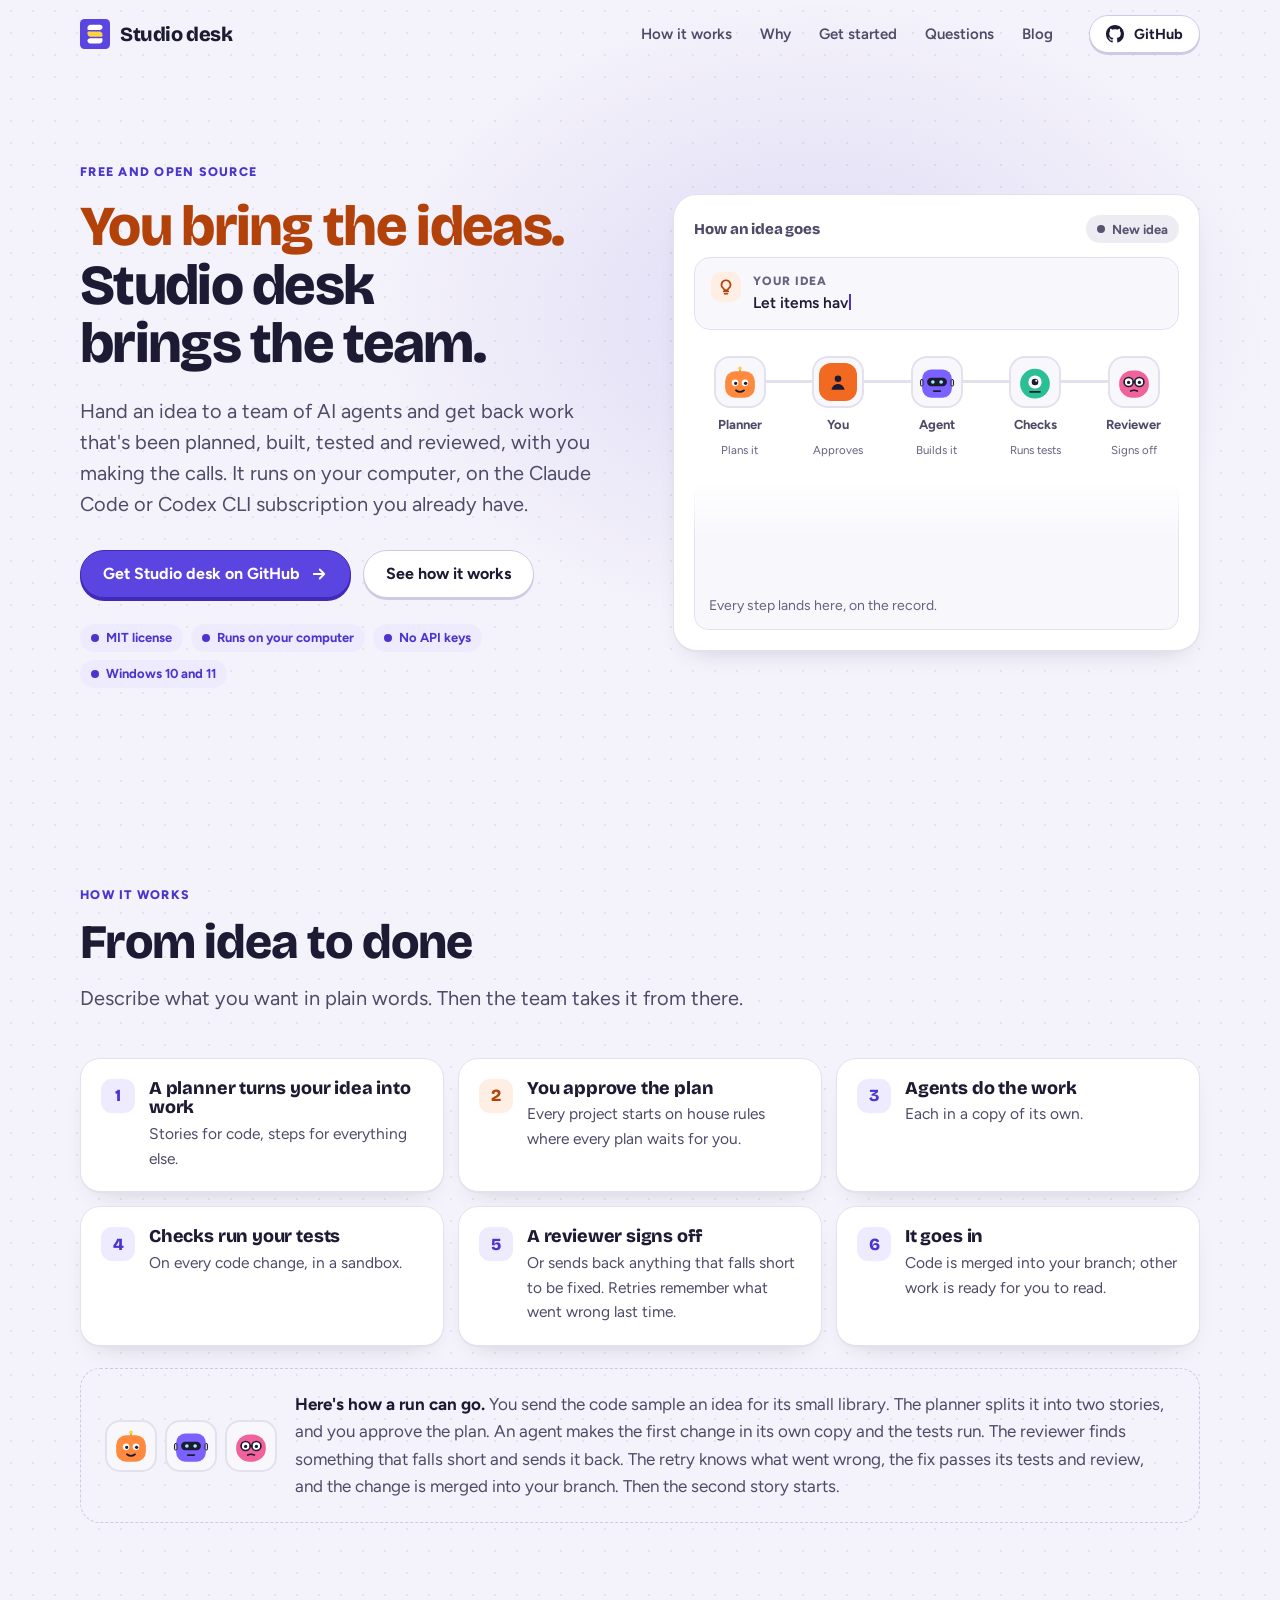
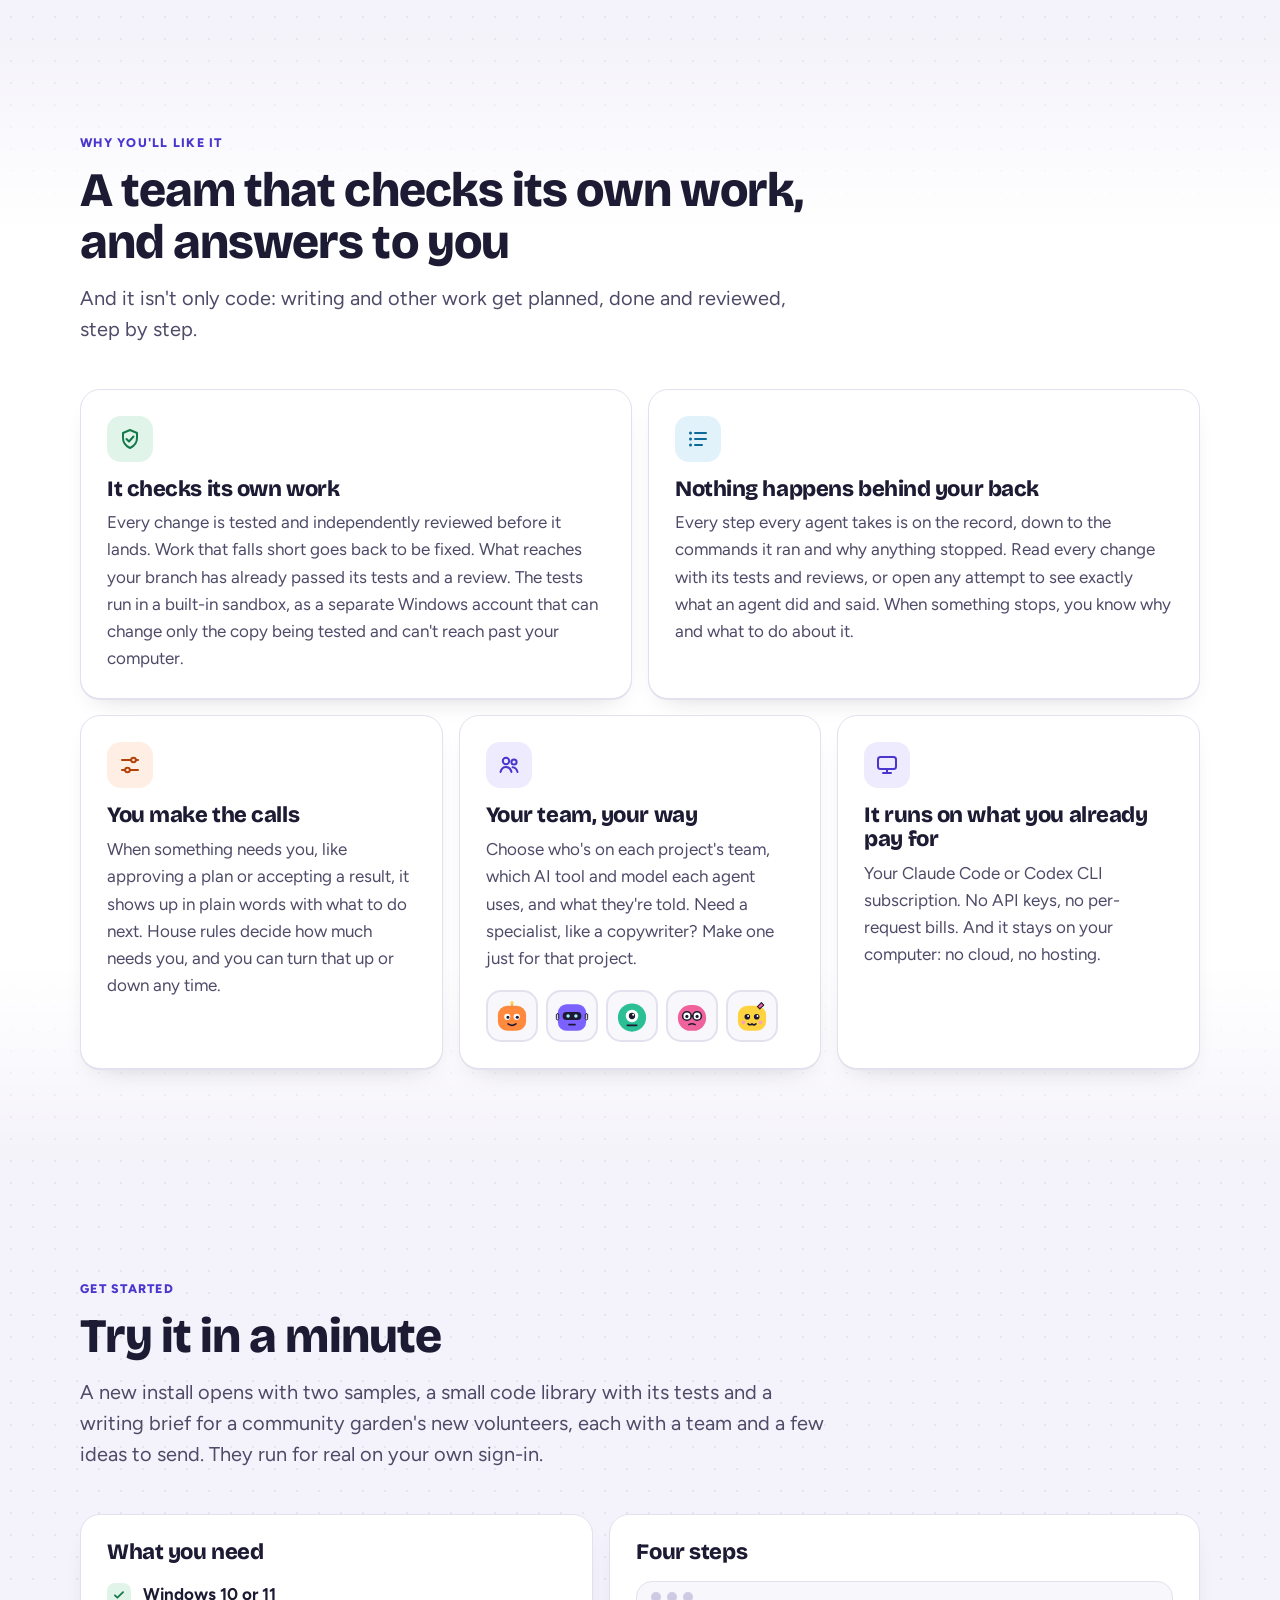
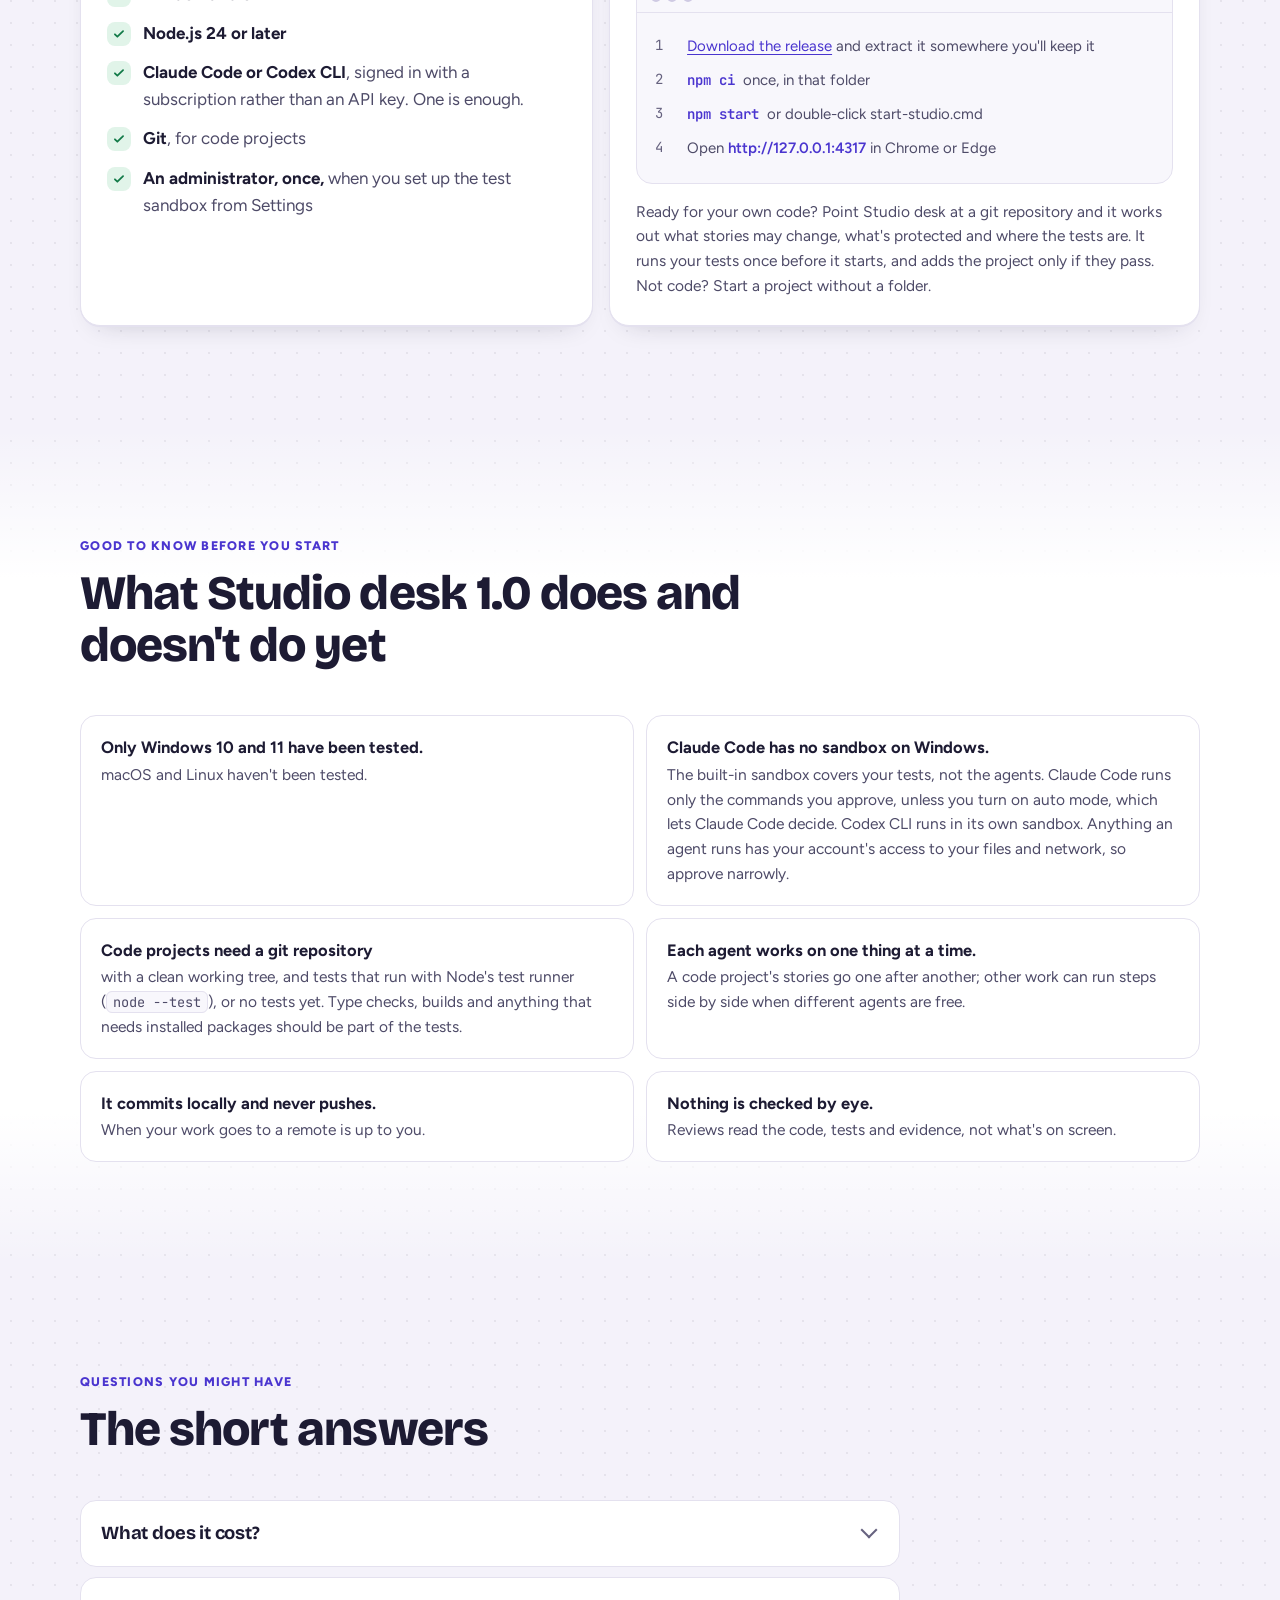
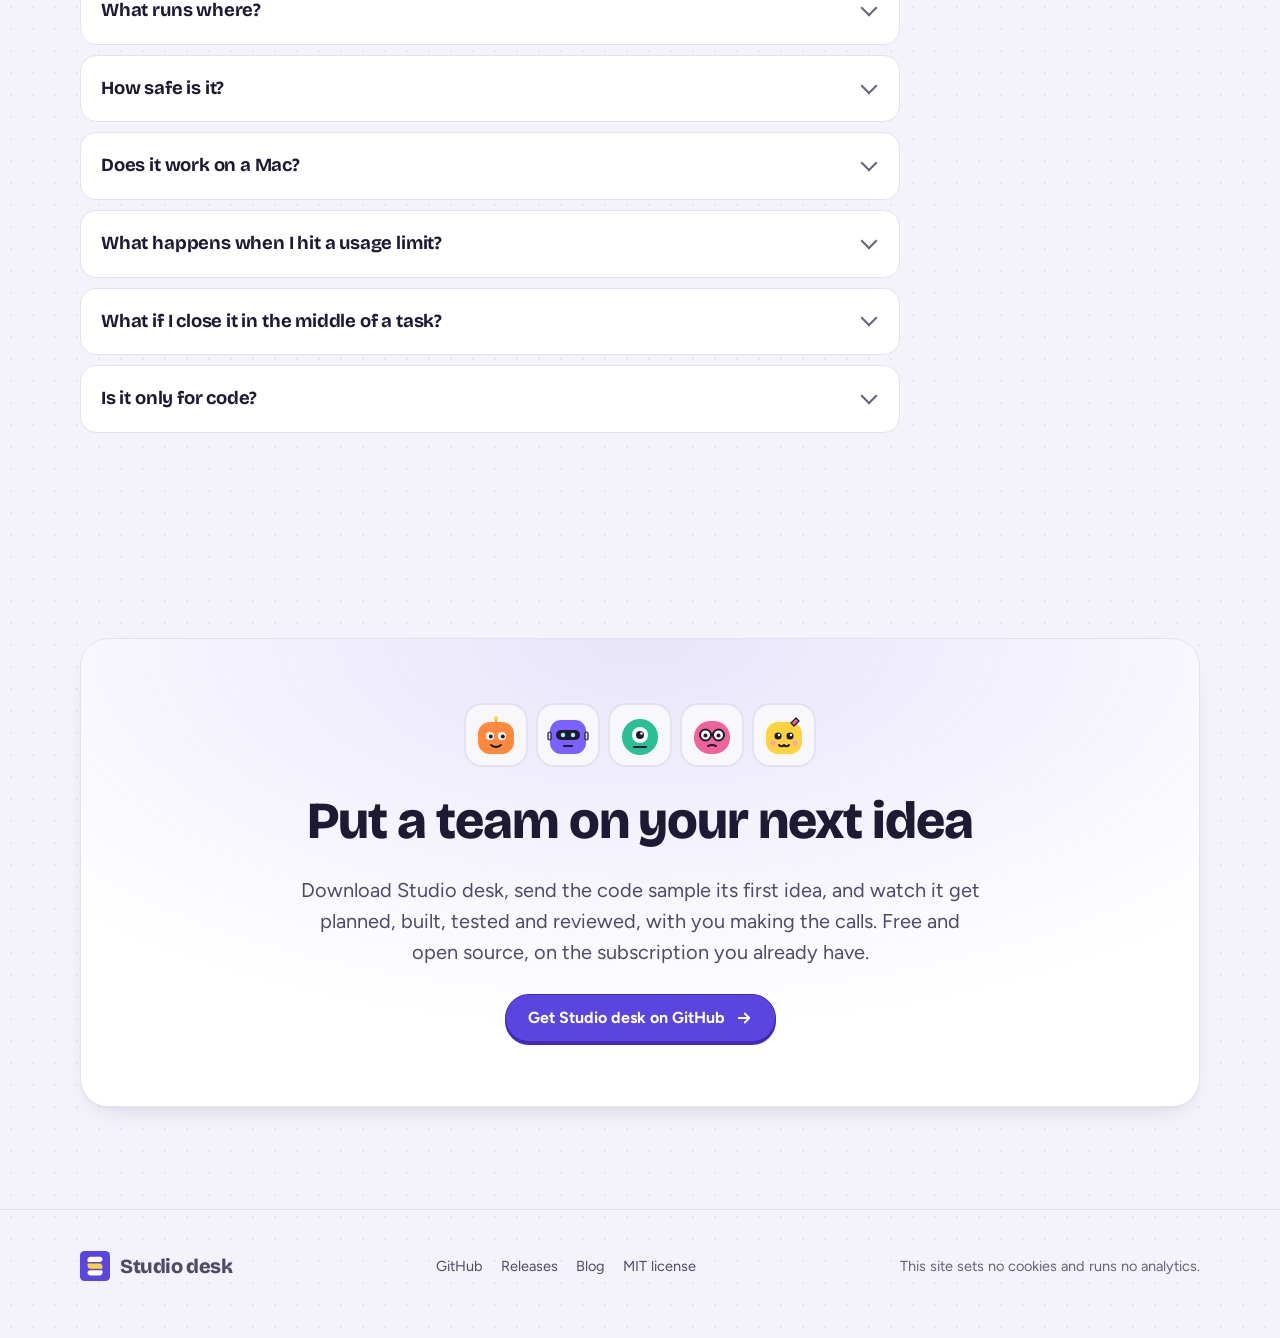
==== index.html @ 4adb3b10 "Studio desk's landing page and launch post, in the app's own look Co-Authored-By: Claude Opus 5.5 <n" ====
<!doctype html>
<html lang="en">
  <head>
    <meta charset="utf-8" />
    <meta name="viewport" content="width=device-width, initial-scale=1" />
    <title>Studio desk: a team of AI agents for your projects</title>
    <meta
      name="description"
      content="Hand an idea to a team of AI agents. Studio desk plans, builds, tests and reviews the work, with you making the calls. Runs on your computer through your Claude Code or Codex CLI subscription. Tested on Windows 10 and 11."
    />
    <meta name="theme-color" content="#12111c" media="(prefers-color-scheme: dark)" />
    <meta name="theme-color" content="#f4f2fa" media="(prefers-color-scheme: light)" />
    <link rel="canonical" href="https://studiodesk.github.io/" />
    <link rel="icon" type="image/svg+xml" href="assets/logo.svg" />
    <link rel="preload" href="assets/fonts/bricolage-grotesque-latin-opsz-normal.woff2" as="font" type="font/woff2" crossorigin />
    <link rel="preload" href="assets/fonts/figtree-latin-wght-normal.woff2" as="font" type="font/woff2" crossorigin />
    <link rel="stylesheet" href="assets/site.css" />
    <meta property="og:type" content="website" />
    <meta property="og:site_name" content="Studio desk" />
    <meta property="og:title" content="Studio desk: you bring the ideas, it brings the team" />
    <meta
      property="og:description"
      content="Hand an idea to a team of AI agents and get back work that's been planned, built, tested and reviewed, with you making the calls."
    />
    <meta property="og:url" content="https://studiodesk.github.io/" />
    <meta property="og:image" content="https://studiodesk.github.io/assets/social-preview.png" />
    <meta property="og:image:width" content="1280" />
    <meta property="og:image:height" content="640" />
    <meta property="og:image:alt" content="Your ideas. Studio desk brings the team." />
    <meta name="twitter:card" content="summary_large_image" />
    <script>
      document.documentElement.classList.add('js');
    </script>
    <script src="assets/site.js" defer></script>
  </head>
  <body>
    <a class="skip" href="#main">Skip to the content</a>

    <header class="nav">
      <div class="wrap nav__inner">
        <a class="brand" href="./"><img src="assets/logo.svg" alt="" width="30" height="30" />Studio desk</a>
        <nav class="nav__links" aria-label="Sections">
          <a class="nav__hide" href="#how">How it works</a>
          <a class="nav__hide" href="#why">Why</a>
          <a class="nav__hide" href="#start">Get started</a>
          <a href="#faq">Questions</a>
          <a href="blog/">Blog</a>
        </nav>
        <a class="btn btn--sm" href="https://github.com/studiodesk/studio-desk">
          <svg width="18" height="18" viewBox="0 0 16 16" aria-hidden="true" fill="currentColor"><path d="M8 0C3.58 0 0 3.58 0 8c0 3.54 2.29 6.53 5.47 7.59.4.07.55-.17.55-.38 0-.19-.01-.82-.01-1.49-2.01.37-2.53-.49-2.69-.94-.09-.23-.48-.94-.82-1.13-.28-.15-.68-.52-.01-.53.63-.01 1.08.58 1.23.82.72 1.21 1.87.87 2.33.66.07-.52.28-.87.51-1.07-1.78-.2-3.64-.89-3.64-3.95 0-.87.31-1.59.82-2.15-.08-.2-.36-1.02.08-2.12 0 0 .67-.21 2.2.82.64-.18 1.32-.27 2-.27.68 0 1.36.09 2 .27 1.53-1.04 2.2-.82 2.2-.82.44 1.1.16 1.92.08 2.12.51.56.82 1.27.82 2.15 0 3.07-1.87 3.75-3.65 3.95.29.25.54.73.54 1.48 0 1.07-.01 1.93-.01 2.2 0 .21.15.46.55.38A8.013 8.013 0 0016 8c0-4.42-3.58-8-8-8z"/></svg>
          GitHub
        </a>
      </div>
    </header>

    <main id="main">
      <section class="hero">
        <div class="wrap hero__grid">
          <div>
            <span class="eyebrow enter" style="--i: 0">Free and open source</span>
            <h1 class="enter" style="--i: 1; margin-top: 14px">
              <span class="line you">You bring the ideas.</span>
              <span class="line">Studio desk brings the team.</span>
            </h1>
            <p class="lead enter" style="--i: 2">
              Hand an idea to a team of AI agents and get back work that's been planned, built, tested and reviewed, with
              you making the calls. It runs on your computer, on the Claude Code or Codex CLI subscription you already
              have.
            </p>
            <div class="hero__actions enter" style="--i: 3">
              <a class="btn btn--primary" href="https://github.com/studiodesk/studio-desk">
                Get Studio desk on GitHub
                <svg width="18" height="18" viewBox="0 0 24 24" fill="none" stroke="currentColor" stroke-width="2.4" stroke-linecap="round" stroke-linejoin="round" aria-hidden="true"><path d="M5 12h14M13 6l6 6-6 6" /></svg>
              </a>
              <a class="btn" href="#how">See how it works</a>
            </div>
            <div class="hero__facts enter" style="--i: 4">
              <span class="chip chip--brand"><span class="chip__dot"></span>MIT license</span>
              <span class="chip chip--brand"><span class="chip__dot"></span>Runs on your computer</span>
              <span class="chip chip--brand"><span class="chip__dot"></span>No API keys</span>
              <span class="chip chip--brand"><span class="chip__dot"></span>Windows 10 and 11</span>
            </div>
          </div>

          <div class="enter" style="--i: 3">
            <p class="sr">
              An illustration of one idea going through the team: the planner plans it, you approve the plan, an agent
              builds it, the checks run its tests, and the reviewer sends it back once before it's merged.
            </p>
            <div class="flow card" data-flow aria-hidden="true">
              <div class="flow__top">
                <span class="flow__title">How an idea goes</span>
                <span class="chip chip--ok" data-status><span class="chip__dot"></span><span data-label>Merged</span></span>
              </div>
              <div class="flow__idea">
                <span class="flow__bulb">
                  <svg width="18" height="18" viewBox="0 0 24 24" fill="none" stroke="currentColor" stroke-width="2.2" stroke-linecap="round" stroke-linejoin="round"><path d="M9 18h6M10 21h4M12 3a6 6 0 0 0-3.5 10.9c.6.5 1 1.2 1 2.1h5c0-.9.4-1.6 1-2.1A6 6 0 0 0 12 3z" /></svg>
                </span>
                <span>
                  <span class="flow__idea-label">Your idea</span>
                  <span class="flow__idea-text"><span data-idea="Let items have a due date, and list overdue items first.">Let items have a due date, and list overdue items first.</span><span class="flow__caret" hidden></span></span>
                </span>
              </div>
              <div class="flow__track">
                <div class="flow__rail"><span class="flow__rail-fill" style="width: 100%"></span></div>
                <div class="station" data-role="planner" data-state="done" data-idle="Plans it">
                  <span class="station__tile"><span class="face" data-face="planner" data-size="38" data-done><svg class="sd-avatar face-open" data-state="idle" width="38" height="38" viewBox="-2 -4 44 46" aria-hidden="true" style="--delay:-2.434s;--tempo:1.06"><g class="sd-avatar__whole"><path d="M14 6h12a12 12 0 0 1 12 12v8a12 12 0 0 1 -12 12h-12a12 12 0 0 1 -12 -12v-8a12 12 0 0 1 12 -12z" fill="#FF8A3D" stroke="none" stroke-width="0" stroke-linecap="round" stroke-linejoin="round"/><g transform="translate(0 0)"><g class="sd-avatar__top"><path d="M20 7V2" fill="none" stroke="#FF8A3D" stroke-width="2.2" stroke-linecap="round" stroke-linejoin="round"/><path d="M17.8 2.5a2.2 2.2 0 1 0 4.4 0a2.2 2.2 0 1 0 -4.4 0z" fill="#FFD23F" stroke="none" stroke-width="0" stroke-linecap="round" stroke-linejoin="round"/></g></g><g class="sd-avatar__eyes"><path d="M10 20a4 4 0 1 0 8 0a4 4 0 1 0 -8 0z" fill="#FFFFFF" stroke="none" stroke-width="0" stroke-linecap="round" stroke-linejoin="round"/><path d="M22 20a4 4 0 1 0 8 0a4 4 0 1 0 -8 0z" fill="#FFFFFF" stroke="none" stroke-width="0" stroke-linecap="round" stroke-linejoin="round"/><g class="sd-avatar__pupils"><path d="M12.8 20.6a2 2 0 1 0 4 0a2 2 0 1 0 -4 0z" fill="#1D1B33" stroke="none" stroke-width="0" stroke-linecap="round" stroke-linejoin="round"/><path d="M24.8 20.6a2 2 0 1 0 4 0a2 2 0 1 0 -4 0z" fill="#1D1B33" stroke="none" stroke-width="0" stroke-linecap="round" stroke-linejoin="round"/></g></g><g class="sd-avatar__mouth"><path d="M15 29q5 4 10 0" fill="none" stroke="#1D1B33" stroke-width="2" stroke-linecap="round" stroke-linejoin="round"/></g></g></svg><svg class="sd-avatar face-happy" data-state="done" width="38" height="38" viewBox="-2 -4 44 46" aria-hidden="true" style="--delay:-2.434s;--tempo:1.06"><g class="sd-avatar__whole"><path d="M14 6h12a12 12 0 0 1 12 12v8a12 12 0 0 1 -12 12h-12a12 12 0 0 1 -12 -12v-8a12 12 0 0 1 12 -12z" fill="#FF8A3D" stroke="none" stroke-width="0" stroke-linecap="round" stroke-linejoin="round"/><g transform="translate(0 0)"><g class="sd-avatar__top"><path d="M20 7V2" fill="none" stroke="#FF8A3D" stroke-width="2.2" stroke-linecap="round" stroke-linejoin="round"/><path d="M17.8 2.5a2.2 2.2 0 1 0 4.4 0a2.2 2.2 0 1 0 -4.4 0z" fill="#FFD23F" stroke="none" stroke-width="0" stroke-linecap="round" stroke-linejoin="round"/></g></g><g class="sd-avatar__eyes"><path d="M10.5 21q3.5 -4.48 7 0" fill="none" stroke="#1D1B33" stroke-width="2.4" stroke-linecap="round" stroke-linejoin="round"/><path d="M22.5 21q3.5 -4.48 7 0" fill="none" stroke="#1D1B33" stroke-width="2.4" stroke-linecap="round" stroke-linejoin="round"/><g class="sd-avatar__pupils"></g></g><g class="sd-avatar__mouth"><path d="M15 29q5 4 10 0" fill="none" stroke="#1D1B33" stroke-width="2" stroke-linecap="round" stroke-linejoin="round"/></g></g></svg></span><span class="station__badge">✓</span></span>
                  <span class="station__role">Planner</span><span class="station__note">One story</span>
                </div>
                <div class="station" data-role="you" data-state="done" data-idle="Approves">
                  <span class="station__tile">
                    <span class="you-face"><svg width="22" height="22" viewBox="0 0 24 24" fill="currentColor"><circle cx="12" cy="8.5" r="3.6" /><path d="M4.8 20.5c1-4 3.9-6.3 7.2-6.3s6.2 2.3 7.2 6.3z" /></svg></span>
                    <span class="station__badge">✓</span>
                  </span>
                  <span class="station__role">You</span><span class="station__note">Approved</span>
                </div>
                <div class="station" data-role="agent" data-state="done" data-idle="Builds it">
                  <span class="station__tile"><span class="face" data-face="agent" data-size="38" data-done><svg class="sd-avatar face-open" data-state="idle" width="38" height="38" viewBox="-2 -4 44 46" aria-hidden="true" style="--delay:-1.258s;--tempo:1.1"><g class="sd-avatar__whole"><path d="M13 4h14a11 11 0 0 1 11 11v12a11 11 0 0 1 -11 11h-14a11 11 0 0 1 -11 -11v-12a11 11 0 0 1 11 -11z" fill="#7B61FF" stroke="none" stroke-width="0" stroke-linecap="round" stroke-linejoin="round"/><g transform="translate(0 0)"><g class="sd-avatar__top"><path d="M1.5 16h0a1.5 1.5 0 0 1 1.5 1.5v5a1.5 1.5 0 0 1 -1.5 1.5h-0a1.5 1.5 0 0 1 -1.5 -1.5v-5a1.5 1.5 0 0 1 1.5 -1.5z" fill="#D9D6E8" stroke="#1D1B33" stroke-width="1.2" stroke-linecap="round" stroke-linejoin="round"/><path d="M38.5 16h0a1.5 1.5 0 0 1 1.5 1.5v5a1.5 1.5 0 0 1 -1.5 1.5h-0a1.5 1.5 0 0 1 -1.5 -1.5v-5a1.5 1.5 0 0 1 1.5 -1.5z" fill="#D9D6E8" stroke="#1D1B33" stroke-width="1.2" stroke-linecap="round" stroke-linejoin="round"/></g></g><g class="sd-avatar__eyes"><path d="M13 14h14a5 5 0 0 1 5 5v0a5 5 0 0 1 -5 5h-14a5 5 0 0 1 -5 -5v-0a5 5 0 0 1 5 -5z" fill="#1D1B33" stroke="none" stroke-width="0" stroke-linecap="round" stroke-linejoin="round"/><g class="sd-avatar__pupils"><path d="M12.8 19a2.2 2.2 0 1 0 4.4 0a2.2 2.2 0 1 0 -4.4 0z" fill="#9EF0FF" stroke="none" stroke-width="0" stroke-linecap="round" stroke-linejoin="round"/><path d="M22.8 19a2.2 2.2 0 1 0 4.4 0a2.2 2.2 0 1 0 -4.4 0z" fill="#9EF0FF" stroke="none" stroke-width="0" stroke-linecap="round" stroke-linejoin="round"/></g></g><g class="sd-avatar__mouth"><path d="M16 30h8" fill="none" stroke="#1D1B33" stroke-width="2" stroke-linecap="round" stroke-linejoin="round"/></g></g></svg><svg class="sd-avatar face-happy" data-state="done" width="38" height="38" viewBox="-2 -4 44 46" aria-hidden="true" style="--delay:-1.258s;--tempo:1.1"><g class="sd-avatar__whole"><path d="M13 4h14a11 11 0 0 1 11 11v12a11 11 0 0 1 -11 11h-14a11 11 0 0 1 -11 -11v-12a11 11 0 0 1 11 -11z" fill="#7B61FF" stroke="none" stroke-width="0" stroke-linecap="round" stroke-linejoin="round"/><g transform="translate(0 0)"><g class="sd-avatar__top"><path d="M1.5 16h0a1.5 1.5 0 0 1 1.5 1.5v5a1.5 1.5 0 0 1 -1.5 1.5h-0a1.5 1.5 0 0 1 -1.5 -1.5v-5a1.5 1.5 0 0 1 1.5 -1.5z" fill="#D9D6E8" stroke="#1D1B33" stroke-width="1.2" stroke-linecap="round" stroke-linejoin="round"/><path d="M38.5 16h0a1.5 1.5 0 0 1 1.5 1.5v5a1.5 1.5 0 0 1 -1.5 1.5h-0a1.5 1.5 0 0 1 -1.5 -1.5v-5a1.5 1.5 0 0 1 1.5 -1.5z" fill="#D9D6E8" stroke="#1D1B33" stroke-width="1.2" stroke-linecap="round" stroke-linejoin="round"/></g></g><g class="sd-avatar__eyes"><path d="M13 14h14a5 5 0 0 1 5 5v0a5 5 0 0 1 -5 5h-14a5 5 0 0 1 -5 -5v-0a5 5 0 0 1 5 -5z" fill="#1D1B33" stroke="none" stroke-width="0" stroke-linecap="round" stroke-linejoin="round"/><path d="M12.4 20.4q2.6 -3.33 5.2 0" fill="none" stroke="#9EF0FF" stroke-width="2" stroke-linecap="round" stroke-linejoin="round"/><path d="M22.4 20.4q2.6 -3.33 5.2 0" fill="none" stroke="#9EF0FF" stroke-width="2" stroke-linecap="round" stroke-linejoin="round"/><g class="sd-avatar__pupils"></g></g><g class="sd-avatar__mouth"><path d="M16 30h8" fill="none" stroke="#1D1B33" stroke-width="2" stroke-linecap="round" stroke-linejoin="round"/></g></g></svg></span><span class="station__badge">✓</span></span>
                  <span class="station__role">Agent</span><span class="station__note">Fixed</span>
                </div>
                <div class="station" data-role="checks" data-state="done" data-idle="Runs tests">
                  <span class="station__tile"><span class="face" data-face="checks" data-size="38" data-done><svg class="sd-avatar face-open" data-state="idle" width="38" height="38" viewBox="-2 -4 44 46" aria-hidden="true" style="--delay:-0.86s;--tempo:0.95"><g class="sd-avatar__whole"><path d="M2 21a18 18 0 1 0 36 0a18 18 0 1 0 -36 0z" fill="#2BBF95" stroke="none" stroke-width="0" stroke-linecap="round" stroke-linejoin="round"/><g transform="translate(0 -3)"><g class="sd-avatar__top"></g></g><g class="sd-avatar__eyes"><path d="M12 19a8 8 0 1 0 16 0a8 8 0 1 0 -16 0z" fill="#FFFFFF" stroke="none" stroke-width="0" stroke-linecap="round" stroke-linejoin="round"/><g class="sd-avatar__pupils"><path d="M16 19a4 4 0 1 0 8 0a4 4 0 1 0 -8 0z" fill="#1D1B33" stroke="none" stroke-width="0" stroke-linecap="round" stroke-linejoin="round"/><path d="M20.2 17.5a1.3 1.3 0 1 0 2.6 0a1.3 1.3 0 1 0 -2.6 0z" fill="#FFFFFF" stroke="none" stroke-width="0" stroke-linecap="round" stroke-linejoin="round"/></g></g><g class="sd-avatar__mouth"><path d="M14 31h12" fill="none" stroke="#1D1B33" stroke-width="2" stroke-linecap="round" stroke-linejoin="round"/></g></g></svg><svg class="sd-avatar face-happy" data-state="done" width="38" height="38" viewBox="-2 -4 44 46" aria-hidden="true" style="--delay:-0.86s;--tempo:0.95"><g class="sd-avatar__whole"><path d="M2 21a18 18 0 1 0 36 0a18 18 0 1 0 -36 0z" fill="#2BBF95" stroke="none" stroke-width="0" stroke-linecap="round" stroke-linejoin="round"/><g transform="translate(0 -3)"><g class="sd-avatar__top"></g></g><g class="sd-avatar__eyes"><path d="M13.6 20.6q6.4 -8.19 12.8 0" fill="none" stroke="#1D1B33" stroke-width="2.6" stroke-linecap="round" stroke-linejoin="round"/><g class="sd-avatar__pupils"></g></g><g class="sd-avatar__mouth"><path d="M14 31h12" fill="none" stroke="#1D1B33" stroke-width="2" stroke-linecap="round" stroke-linejoin="round"/></g></g></svg></span><span class="station__badge">✓</span></span>
                  <span class="station__role">Checks</span><span class="station__note">19 of 19</span>
                </div>
                <div class="station" data-role="reviewer" data-state="done" data-idle="Signs off">
                  <span class="station__tile"><span class="face" data-face="reviewer" data-size="38" data-done><svg class="sd-avatar face-open" data-state="idle" width="38" height="38" viewBox="-2 -4 44 46" aria-hidden="true" style="--delay:-1.608s;--tempo:1.09"><g class="sd-avatar__whole"><path d="M18 5h4a16 16 0 0 1 16 16v1a16 16 0 0 1 -16 16h-4a16 16 0 0 1 -16 -16v-1a16 16 0 0 1 16 -16z" fill="#F0629B" stroke="none" stroke-width="0" stroke-linecap="round" stroke-linejoin="round"/><g transform="translate(0 -1)"><g class="sd-avatar__top"></g></g><g class="sd-avatar__eyes"><path d="M8 19a5.5 5.5 0 1 0 11 0a5.5 5.5 0 1 0 -11 0z" fill="#FFFFFF" stroke="#1D1B33" stroke-width="2" stroke-linecap="round" stroke-linejoin="round"/><path d="M21 19a5.5 5.5 0 1 0 11 0a5.5 5.5 0 1 0 -11 0z" fill="#FFFFFF" stroke="#1D1B33" stroke-width="2" stroke-linecap="round" stroke-linejoin="round"/><path d="M19 19h2" fill="none" stroke="#1D1B33" stroke-width="2" stroke-linecap="round" stroke-linejoin="round"/><g class="sd-avatar__pupils"><path d="M11.5 19.5a2 2 0 1 0 4 0a2 2 0 1 0 -4 0z" fill="#1D1B33" stroke="none" stroke-width="0" stroke-linecap="round" stroke-linejoin="round"/><path d="M24.5 19.5a2 2 0 1 0 4 0a2 2 0 1 0 -4 0z" fill="#1D1B33" stroke="none" stroke-width="0" stroke-linecap="round" stroke-linejoin="round"/></g></g><g class="sd-avatar__mouth"><path d="M16 30q4-2 8 0" fill="none" stroke="#1D1B33" stroke-width="2" stroke-linecap="round" stroke-linejoin="round"/></g></g></svg><svg class="sd-avatar face-happy" data-state="done" width="38" height="38" viewBox="-2 -4 44 46" aria-hidden="true" style="--delay:-1.608s;--tempo:1.09"><g class="sd-avatar__whole"><path d="M18 5h4a16 16 0 0 1 16 16v1a16 16 0 0 1 -16 16h-4a16 16 0 0 1 -16 -16v-1a16 16 0 0 1 16 -16z" fill="#F0629B" stroke="none" stroke-width="0" stroke-linecap="round" stroke-linejoin="round"/><g transform="translate(0 -1)"><g class="sd-avatar__top"></g></g><g class="sd-avatar__eyes"><path d="M8 19a5.5 5.5 0 1 0 11 0a5.5 5.5 0 1 0 -11 0z" fill="#FFFFFF" stroke="#1D1B33" stroke-width="2" stroke-linecap="round" stroke-linejoin="round"/><path d="M21 19a5.5 5.5 0 1 0 11 0a5.5 5.5 0 1 0 -11 0z" fill="#FFFFFF" stroke="#1D1B33" stroke-width="2" stroke-linecap="round" stroke-linejoin="round"/><path d="M19 19h2" fill="none" stroke="#1D1B33" stroke-width="2" stroke-linecap="round" stroke-linejoin="round"/><path d="M10.7 20.4q2.8 -3.58 5.6 0" fill="none" stroke="#1D1B33" stroke-width="2.4" stroke-linecap="round" stroke-linejoin="round"/><path d="M23.7 20.4q2.8 -3.58 5.6 0" fill="none" stroke="#1D1B33" stroke-width="2.4" stroke-linecap="round" stroke-linejoin="round"/><g class="sd-avatar__pupils"></g></g><g class="sd-avatar__mouth"><path d="M16 30q4-2 8 0" fill="none" stroke="#1D1B33" stroke-width="2" stroke-linecap="round" stroke-linejoin="round"/></g></g></svg></span><span class="station__badge">✓</span></span>
                  <span class="station__role">Reviewer</span><span class="station__note">Passed</span>
                </div>
              </div>
              <ol class="flow__log">
                <li><span class="who who--reviewer">Reviewer</span><span class="what">sent it back: an item due today shows as overdue</span></li>
                <li><span class="who who--agent">Agent</span><span class="what">fixed it, starting from the review</span></li>
                <li><span class="who who--checks">Checks</span><span class="what">19 of 19 tests passed, in the sandbox</span></li>
                <li><span class="who who--reviewer">Reviewer</span><span class="what">passed it</span></li>
                <li><span class="who who--done">Done</span><span class="what">merged into your branch</span></li>
              </ol>
            </div>
          </div>
        </div>
      </section>

      <section class="section" id="how">
        <div class="wrap">
          <div class="section__head reveal">
            <span class="eyebrow">How it works</span>
            <h2>From idea to done</h2>
            <p class="lead">Describe what you want in plain words. Then the team takes it from there.</p>
          </div>
          <ol class="steps">
            <li class="step card reveal" style="--i: 0">
              <div><h3>A planner turns your idea into work</h3><p>Stories for code, steps for everything else.</p></div>
            </li>
            <li class="step step--you card reveal" style="--i: 1">
              <div><h3>You approve the plan</h3><p>Every project starts on house rules where every plan waits for you.</p></div>
            </li>
            <li class="step card reveal" style="--i: 2">
              <div><h3>Agents do the work</h3><p>Each in a copy of its own.</p></div>
            </li>
            <li class="step card reveal" style="--i: 0">
              <div><h3>Checks run your tests</h3><p>On every code change, in a sandbox.</p></div>
            </li>
            <li class="step card reveal" style="--i: 1">
              <div><h3>A reviewer signs off</h3><p>Or sends back anything that falls short to be fixed. Retries remember what went wrong last time.</p></div>
            </li>
            <li class="step card reveal" style="--i: 2">
              <div><h3>It goes in</h3><p>Code is merged into your branch; other work is ready for you to read.</p></div>
            </li>
          </ol>
          <div class="example reveal">
            <div class="faces">
              <span class="face-tile"><span class="face" data-face="planner" data-size="38"><svg class="sd-avatar face-open" data-state="idle" width="38" height="38" viewBox="-2 -4 44 46" aria-hidden="true" style="--delay:-2.434s;--tempo:1.06"><g class="sd-avatar__whole"><path d="M14 6h12a12 12 0 0 1 12 12v8a12 12 0 0 1 -12 12h-12a12 12 0 0 1 -12 -12v-8a12 12 0 0 1 12 -12z" fill="#FF8A3D" stroke="none" stroke-width="0" stroke-linecap="round" stroke-linejoin="round"/><g transform="translate(0 0)"><g class="sd-avatar__top"><path d="M20 7V2" fill="none" stroke="#FF8A3D" stroke-width="2.2" stroke-linecap="round" stroke-linejoin="round"/><path d="M17.8 2.5a2.2 2.2 0 1 0 4.4 0a2.2 2.2 0 1 0 -4.4 0z" fill="#FFD23F" stroke="none" stroke-width="0" stroke-linecap="round" stroke-linejoin="round"/></g></g><g class="sd-avatar__eyes"><path d="M10 20a4 4 0 1 0 8 0a4 4 0 1 0 -8 0z" fill="#FFFFFF" stroke="none" stroke-width="0" stroke-linecap="round" stroke-linejoin="round"/><path d="M22 20a4 4 0 1 0 8 0a4 4 0 1 0 -8 0z" fill="#FFFFFF" stroke="none" stroke-width="0" stroke-linecap="round" stroke-linejoin="round"/><g class="sd-avatar__pupils"><path d="M12.8 20.6a2 2 0 1 0 4 0a2 2 0 1 0 -4 0z" fill="#1D1B33" stroke="none" stroke-width="0" stroke-linecap="round" stroke-linejoin="round"/><path d="M24.8 20.6a2 2 0 1 0 4 0a2 2 0 1 0 -4 0z" fill="#1D1B33" stroke="none" stroke-width="0" stroke-linecap="round" stroke-linejoin="round"/></g></g><g class="sd-avatar__mouth"><path d="M15 29q5 4 10 0" fill="none" stroke="#1D1B33" stroke-width="2" stroke-linecap="round" stroke-linejoin="round"/></g></g></svg></span></span>
              <span class="face-tile"><span class="face" data-face="agent" data-size="38"><svg class="sd-avatar face-open" data-state="idle" width="38" height="38" viewBox="-2 -4 44 46" aria-hidden="true" style="--delay:-1.258s;--tempo:1.1"><g class="sd-avatar__whole"><path d="M13 4h14a11 11 0 0 1 11 11v12a11 11 0 0 1 -11 11h-14a11 11 0 0 1 -11 -11v-12a11 11 0 0 1 11 -11z" fill="#7B61FF" stroke="none" stroke-width="0" stroke-linecap="round" stroke-linejoin="round"/><g transform="translate(0 0)"><g class="sd-avatar__top"><path d="M1.5 16h0a1.5 1.5 0 0 1 1.5 1.5v5a1.5 1.5 0 0 1 -1.5 1.5h-0a1.5 1.5 0 0 1 -1.5 -1.5v-5a1.5 1.5 0 0 1 1.5 -1.5z" fill="#D9D6E8" stroke="#1D1B33" stroke-width="1.2" stroke-linecap="round" stroke-linejoin="round"/><path d="M38.5 16h0a1.5 1.5 0 0 1 1.5 1.5v5a1.5 1.5 0 0 1 -1.5 1.5h-0a1.5 1.5 0 0 1 -1.5 -1.5v-5a1.5 1.5 0 0 1 1.5 -1.5z" fill="#D9D6E8" stroke="#1D1B33" stroke-width="1.2" stroke-linecap="round" stroke-linejoin="round"/></g></g><g class="sd-avatar__eyes"><path d="M13 14h14a5 5 0 0 1 5 5v0a5 5 0 0 1 -5 5h-14a5 5 0 0 1 -5 -5v-0a5 5 0 0 1 5 -5z" fill="#1D1B33" stroke="none" stroke-width="0" stroke-linecap="round" stroke-linejoin="round"/><g class="sd-avatar__pupils"><path d="M12.8 19a2.2 2.2 0 1 0 4.4 0a2.2 2.2 0 1 0 -4.4 0z" fill="#9EF0FF" stroke="none" stroke-width="0" stroke-linecap="round" stroke-linejoin="round"/><path d="M22.8 19a2.2 2.2 0 1 0 4.4 0a2.2 2.2 0 1 0 -4.4 0z" fill="#9EF0FF" stroke="none" stroke-width="0" stroke-linecap="round" stroke-linejoin="round"/></g></g><g class="sd-avatar__mouth"><path d="M16 30h8" fill="none" stroke="#1D1B33" stroke-width="2" stroke-linecap="round" stroke-linejoin="round"/></g></g></svg></span></span>
              <span class="face-tile"><span class="face" data-face="reviewer" data-size="38"><svg class="sd-avatar face-open" data-state="idle" width="38" height="38" viewBox="-2 -4 44 46" aria-hidden="true" style="--delay:-1.608s;--tempo:1.09"><g class="sd-avatar__whole"><path d="M18 5h4a16 16 0 0 1 16 16v1a16 16 0 0 1 -16 16h-4a16 16 0 0 1 -16 -16v-1a16 16 0 0 1 16 -16z" fill="#F0629B" stroke="none" stroke-width="0" stroke-linecap="round" stroke-linejoin="round"/><g transform="translate(0 -1)"><g class="sd-avatar__top"></g></g><g class="sd-avatar__eyes"><path d="M8 19a5.5 5.5 0 1 0 11 0a5.5 5.5 0 1 0 -11 0z" fill="#FFFFFF" stroke="#1D1B33" stroke-width="2" stroke-linecap="round" stroke-linejoin="round"/><path d="M21 19a5.5 5.5 0 1 0 11 0a5.5 5.5 0 1 0 -11 0z" fill="#FFFFFF" stroke="#1D1B33" stroke-width="2" stroke-linecap="round" stroke-linejoin="round"/><path d="M19 19h2" fill="none" stroke="#1D1B33" stroke-width="2" stroke-linecap="round" stroke-linejoin="round"/><g class="sd-avatar__pupils"><path d="M11.5 19.5a2 2 0 1 0 4 0a2 2 0 1 0 -4 0z" fill="#1D1B33" stroke="none" stroke-width="0" stroke-linecap="round" stroke-linejoin="round"/><path d="M24.5 19.5a2 2 0 1 0 4 0a2 2 0 1 0 -4 0z" fill="#1D1B33" stroke="none" stroke-width="0" stroke-linecap="round" stroke-linejoin="round"/></g></g><g class="sd-avatar__mouth"><path d="M16 30q4-2 8 0" fill="none" stroke="#1D1B33" stroke-width="2" stroke-linecap="round" stroke-linejoin="round"/></g></g></svg></span></span>
            </div>
            <p>
              <strong>Here's how a run can go.</strong> You send the code sample an idea for its small library. The
              planner splits it into two stories, and you approve the plan. An agent makes the first change in its own
              copy and the tests run. The reviewer finds something that falls short and sends it back. The retry knows
              what went wrong, the fix passes its tests and review, and the change is merged into your branch. Then the
              second story starts.
            </p>
          </div>
        </div>
      </section>

      <section class="section section--tint" id="why">
        <div class="wrap">
          <div class="section__head reveal">
            <span class="eyebrow">Why you'll like it</span>
            <h2>A team that checks its own work, and answers to you</h2>
            <p class="lead">
              And it isn't only code: writing and other work get planned, done and reviewed, step by step.
            </p>
          </div>
          <div class="features">
            <article class="feature feature--wide card reveal" style="--i: 0">
              <span class="feature__icon feature__icon--ok">
                <svg width="24" height="24" viewBox="0 0 24 24" fill="none" stroke="currentColor" stroke-width="2" stroke-linecap="round" stroke-linejoin="round" aria-hidden="true"><path d="M12 3l7 3v5c0 4.5-3 8.2-7 10-4-1.8-7-5.5-7-10V6l7-3z" /><path d="M8.5 12l2.5 2.5 4.5-5" /></svg>
              </span>
              <h3>It checks its own work</h3>
              <p>
                Every change is tested and independently reviewed before it lands. Work that falls short goes back to be
                fixed. What reaches your branch has already passed its tests and a review. The tests run in a built-in
                sandbox, as a separate Windows account that can change only the copy being tested and can't reach past
                your computer.
              </p>
            </article>
            <article class="feature feature--wide card reveal" style="--i: 1">
              <span class="feature__icon feature__icon--live">
                <svg width="24" height="24" viewBox="0 0 24 24" fill="none" stroke="currentColor" stroke-width="2" stroke-linecap="round" stroke-linejoin="round" aria-hidden="true"><path d="M9 6h11M9 12h11M9 18h7" /><path d="M4.5 6h.01M4.5 12h.01M4.5 18h.01" stroke-width="3" /></svg>
              </span>
              <h3>Nothing happens behind your back</h3>
              <p>
                Every step every agent takes is on the record, down to the commands it ran and why anything stopped. Read
                every change with its tests and reviews, or open any attempt to see exactly what an agent did and said.
                When something stops, you know why and what to do about it.
              </p>
            </article>
            <article class="feature card reveal" style="--i: 0">
              <span class="feature__icon feature__icon--you">
                <svg width="24" height="24" viewBox="0 0 24 24" fill="none" stroke="currentColor" stroke-width="2" stroke-linecap="round" stroke-linejoin="round" aria-hidden="true"><path d="M4 7h9M18 7h2M4 17h3M12 17h8" /><circle cx="15.5" cy="7" r="2.3" /><circle cx="9.5" cy="17" r="2.3" /></svg>
              </span>
              <h3>You make the calls</h3>
              <p>
                When something needs you, like approving a plan or accepting a result, it shows up in plain words with
                what to do next. House rules decide how much needs you, and you can turn that up or down any time.
              </p>
            </article>
            <article class="feature card reveal" style="--i: 1">
              <span class="feature__icon">
                <svg width="24" height="24" viewBox="0 0 24 24" fill="none" stroke="currentColor" stroke-width="2" stroke-linecap="round" stroke-linejoin="round" aria-hidden="true"><circle cx="9" cy="8" r="3.2" /><path d="M3.5 19c.8-3.2 3-5 5.5-5s4.7 1.8 5.5 5" /><circle cx="17" cy="9" r="2.6" /><path d="M15.6 14.2c2.4.1 4.1 1.8 4.9 4.8" /></svg>
              </span>
              <h3>Your team, your way</h3>
              <p>
                Choose who's on each project's team, which AI tool and model each agent uses, and what they're told. Need
                a specialist, like a copywriter? Make one just for that project.
              </p>
              <div class="faces">
                <span class="face-tile"><span class="face" data-face="planner" data-size="36"><svg class="sd-avatar face-open" data-state="idle" width="36" height="36" viewBox="-2 -4 44 46" aria-hidden="true" style="--delay:-2.434s;--tempo:1.06"><g class="sd-avatar__whole"><path d="M14 6h12a12 12 0 0 1 12 12v8a12 12 0 0 1 -12 12h-12a12 12 0 0 1 -12 -12v-8a12 12 0 0 1 12 -12z" fill="#FF8A3D" stroke="none" stroke-width="0" stroke-linecap="round" stroke-linejoin="round"/><g transform="translate(0 0)"><g class="sd-avatar__top"><path d="M20 7V2" fill="none" stroke="#FF8A3D" stroke-width="2.2" stroke-linecap="round" stroke-linejoin="round"/><path d="M17.8 2.5a2.2 2.2 0 1 0 4.4 0a2.2 2.2 0 1 0 -4.4 0z" fill="#FFD23F" stroke="none" stroke-width="0" stroke-linecap="round" stroke-linejoin="round"/></g></g><g class="sd-avatar__eyes"><path d="M10 20a4 4 0 1 0 8 0a4 4 0 1 0 -8 0z" fill="#FFFFFF" stroke="none" stroke-width="0" stroke-linecap="round" stroke-linejoin="round"/><path d="M22 20a4 4 0 1 0 8 0a4 4 0 1 0 -8 0z" fill="#FFFFFF" stroke="none" stroke-width="0" stroke-linecap="round" stroke-linejoin="round"/><g class="sd-avatar__pupils"><path d="M12.8 20.6a2 2 0 1 0 4 0a2 2 0 1 0 -4 0z" fill="#1D1B33" stroke="none" stroke-width="0" stroke-linecap="round" stroke-linejoin="round"/><path d="M24.8 20.6a2 2 0 1 0 4 0a2 2 0 1 0 -4 0z" fill="#1D1B33" stroke="none" stroke-width="0" stroke-linecap="round" stroke-linejoin="round"/></g></g><g class="sd-avatar__mouth"><path d="M15 29q5 4 10 0" fill="none" stroke="#1D1B33" stroke-width="2" stroke-linecap="round" stroke-linejoin="round"/></g></g></svg></span></span>
                <span class="face-tile"><span class="face" data-face="agent" data-size="36"><svg class="sd-avatar face-open" data-state="idle" width="36" height="36" viewBox="-2 -4 44 46" aria-hidden="true" style="--delay:-1.258s;--tempo:1.1"><g class="sd-avatar__whole"><path d="M13 4h14a11 11 0 0 1 11 11v12a11 11 0 0 1 -11 11h-14a11 11 0 0 1 -11 -11v-12a11 11 0 0 1 11 -11z" fill="#7B61FF" stroke="none" stroke-width="0" stroke-linecap="round" stroke-linejoin="round"/><g transform="translate(0 0)"><g class="sd-avatar__top"><path d="M1.5 16h0a1.5 1.5 0 0 1 1.5 1.5v5a1.5 1.5 0 0 1 -1.5 1.5h-0a1.5 1.5 0 0 1 -1.5 -1.5v-5a1.5 1.5 0 0 1 1.5 -1.5z" fill="#D9D6E8" stroke="#1D1B33" stroke-width="1.2" stroke-linecap="round" stroke-linejoin="round"/><path d="M38.5 16h0a1.5 1.5 0 0 1 1.5 1.5v5a1.5 1.5 0 0 1 -1.5 1.5h-0a1.5 1.5 0 0 1 -1.5 -1.5v-5a1.5 1.5 0 0 1 1.5 -1.5z" fill="#D9D6E8" stroke="#1D1B33" stroke-width="1.2" stroke-linecap="round" stroke-linejoin="round"/></g></g><g class="sd-avatar__eyes"><path d="M13 14h14a5 5 0 0 1 5 5v0a5 5 0 0 1 -5 5h-14a5 5 0 0 1 -5 -5v-0a5 5 0 0 1 5 -5z" fill="#1D1B33" stroke="none" stroke-width="0" stroke-linecap="round" stroke-linejoin="round"/><g class="sd-avatar__pupils"><path d="M12.8 19a2.2 2.2 0 1 0 4.4 0a2.2 2.2 0 1 0 -4.4 0z" fill="#9EF0FF" stroke="none" stroke-width="0" stroke-linecap="round" stroke-linejoin="round"/><path d="M22.8 19a2.2 2.2 0 1 0 4.4 0a2.2 2.2 0 1 0 -4.4 0z" fill="#9EF0FF" stroke="none" stroke-width="0" stroke-linecap="round" stroke-linejoin="round"/></g></g><g class="sd-avatar__mouth"><path d="M16 30h8" fill="none" stroke="#1D1B33" stroke-width="2" stroke-linecap="round" stroke-linejoin="round"/></g></g></svg></span></span>
                <span class="face-tile"><span class="face" data-face="checks" data-size="36"><svg class="sd-avatar face-open" data-state="idle" width="36" height="36" viewBox="-2 -4 44 46" aria-hidden="true" style="--delay:-0.86s;--tempo:0.95"><g class="sd-avatar__whole"><path d="M2 21a18 18 0 1 0 36 0a18 18 0 1 0 -36 0z" fill="#2BBF95" stroke="none" stroke-width="0" stroke-linecap="round" stroke-linejoin="round"/><g transform="translate(0 -3)"><g class="sd-avatar__top"></g></g><g class="sd-avatar__eyes"><path d="M12 19a8 8 0 1 0 16 0a8 8 0 1 0 -16 0z" fill="#FFFFFF" stroke="none" stroke-width="0" stroke-linecap="round" stroke-linejoin="round"/><g class="sd-avatar__pupils"><path d="M16 19a4 4 0 1 0 8 0a4 4 0 1 0 -8 0z" fill="#1D1B33" stroke="none" stroke-width="0" stroke-linecap="round" stroke-linejoin="round"/><path d="M20.2 17.5a1.3 1.3 0 1 0 2.6 0a1.3 1.3 0 1 0 -2.6 0z" fill="#FFFFFF" stroke="none" stroke-width="0" stroke-linecap="round" stroke-linejoin="round"/></g></g><g class="sd-avatar__mouth"><path d="M14 31h12" fill="none" stroke="#1D1B33" stroke-width="2" stroke-linecap="round" stroke-linejoin="round"/></g></g></svg></span></span>
                <span class="face-tile"><span class="face" data-face="reviewer" data-size="36"><svg class="sd-avatar face-open" data-state="idle" width="36" height="36" viewBox="-2 -4 44 46" aria-hidden="true" style="--delay:-1.608s;--tempo:1.09"><g class="sd-avatar__whole"><path d="M18 5h4a16 16 0 0 1 16 16v1a16 16 0 0 1 -16 16h-4a16 16 0 0 1 -16 -16v-1a16 16 0 0 1 16 -16z" fill="#F0629B" stroke="none" stroke-width="0" stroke-linecap="round" stroke-linejoin="round"/><g transform="translate(0 -1)"><g class="sd-avatar__top"></g></g><g class="sd-avatar__eyes"><path d="M8 19a5.5 5.5 0 1 0 11 0a5.5 5.5 0 1 0 -11 0z" fill="#FFFFFF" stroke="#1D1B33" stroke-width="2" stroke-linecap="round" stroke-linejoin="round"/><path d="M21 19a5.5 5.5 0 1 0 11 0a5.5 5.5 0 1 0 -11 0z" fill="#FFFFFF" stroke="#1D1B33" stroke-width="2" stroke-linecap="round" stroke-linejoin="round"/><path d="M19 19h2" fill="none" stroke="#1D1B33" stroke-width="2" stroke-linecap="round" stroke-linejoin="round"/><g class="sd-avatar__pupils"><path d="M11.5 19.5a2 2 0 1 0 4 0a2 2 0 1 0 -4 0z" fill="#1D1B33" stroke="none" stroke-width="0" stroke-linecap="round" stroke-linejoin="round"/><path d="M24.5 19.5a2 2 0 1 0 4 0a2 2 0 1 0 -4 0z" fill="#1D1B33" stroke="none" stroke-width="0" stroke-linecap="round" stroke-linejoin="round"/></g></g><g class="sd-avatar__mouth"><path d="M16 30q4-2 8 0" fill="none" stroke="#1D1B33" stroke-width="2" stroke-linecap="round" stroke-linejoin="round"/></g></g></svg></span></span>
                <span class="face-tile"><span class="face" data-face="writer" data-size="36"><svg class="sd-avatar face-open" data-state="idle" width="36" height="36" viewBox="-2 -4 44 46" aria-hidden="true" style="--delay:-2.337s;--tempo:1.02"><g class="sd-avatar__whole"><path d="M14 6h12a12 12 0 0 1 12 12v8a12 12 0 0 1 -12 12h-12a12 12 0 0 1 -12 -12v-8a12 12 0 0 1 12 -12z" fill="#FFD23F" stroke="none" stroke-width="0" stroke-linecap="round" stroke-linejoin="round"/><g transform="translate(0 0)"><g class="sd-avatar__top"><path d="M27 7l5-5 3 3-5 5z" fill="#F0629B" stroke="#1D1B33" stroke-width="1.4" stroke-linecap="round" stroke-linejoin="round"/></g></g><g class="sd-avatar__eyes"><path d="M10.4 20a3.6 3.6 0 1 0 7.2 0a3.6 3.6 0 1 0 -7.2 0z" fill="#1D1B33" stroke="none" stroke-width="0" stroke-linecap="round" stroke-linejoin="round"/><path d="M22.4 20a3.6 3.6 0 1 0 7.2 0a3.6 3.6 0 1 0 -7.2 0z" fill="#1D1B33" stroke="none" stroke-width="0" stroke-linecap="round" stroke-linejoin="round"/><g class="sd-avatar__pupils"><path d="M13.8 19a1.2 1.2 0 1 0 2.4 0a1.2 1.2 0 1 0 -2.4 0z" fill="#FFFFFF" stroke="none" stroke-width="0" stroke-linecap="round" stroke-linejoin="round"/><path d="M25.8 19a1.2 1.2 0 1 0 2.4 0a1.2 1.2 0 1 0 -2.4 0z" fill="#FFFFFF" stroke="none" stroke-width="0" stroke-linecap="round" stroke-linejoin="round"/></g></g><g class="sd-avatar__mouth"><path d="M15 29q2.5 2.5 5 0q2.5 2.5 5 0" fill="none" stroke="#1D1B33" stroke-width="2" stroke-linecap="round" stroke-linejoin="round"/></g><path d="M6.6 27a2.4 2.4 0 1 0 4.8 0a2.4 2.4 0 1 0 -4.8 0z" fill="#FF9EC4" stroke="none" stroke-width="0" stroke-linecap="round" stroke-linejoin="round"/><path d="M28.6 27a2.4 2.4 0 1 0 4.8 0a2.4 2.4 0 1 0 -4.8 0z" fill="#FF9EC4" stroke="none" stroke-width="0" stroke-linecap="round" stroke-linejoin="round"/></g></svg></span></span>
              </div>
            </article>
            <article class="feature card reveal" style="--i: 2">
              <span class="feature__icon">
                <svg width="24" height="24" viewBox="0 0 24 24" fill="none" stroke="currentColor" stroke-width="2" stroke-linecap="round" stroke-linejoin="round" aria-hidden="true"><rect x="3" y="4" width="18" height="12" rx="2.5" /><path d="M8 20h8M12 16v4" /></svg>
              </span>
              <h3>It runs on what you already pay for</h3>
              <p>
                Your Claude Code or Codex CLI subscription. No API keys, no per-request bills. And it stays on your
                computer: no cloud, no hosting.
              </p>
            </article>
          </div>
        </div>
      </section>

      <section class="section" id="start">
        <div class="wrap">
          <div class="section__head reveal">
            <span class="eyebrow">Get started</span>
            <h2>Try it in a minute</h2>
            <p class="lead">
              A new install opens with two samples, a small code library with its tests and a writing brief for a
              community garden's new volunteers, each with a team and a few ideas to send. They run for real on your own
              sign-in.
            </p>
          </div>
          <div class="start">
            <div class="card reveal" style="--i: 0">
              <h3>What you need</h3>
              <ul class="needs">
                <li><span class="tick"><svg width="14" height="14" viewBox="0 0 24 24" fill="none" stroke="currentColor" stroke-width="3" stroke-linecap="round" stroke-linejoin="round"><path d="M5 12.5l4.2 4.2L19 7" /></svg></span><span><strong>Windows 10 or 11</strong></span></li>
                <li><span class="tick"><svg width="14" height="14" viewBox="0 0 24 24" fill="none" stroke="currentColor" stroke-width="3" stroke-linecap="round" stroke-linejoin="round"><path d="M5 12.5l4.2 4.2L19 7" /></svg></span><span><strong>Node.js 24 or later</strong></span></li>
                <li><span class="tick"><svg width="14" height="14" viewBox="0 0 24 24" fill="none" stroke="currentColor" stroke-width="3" stroke-linecap="round" stroke-linejoin="round"><path d="M5 12.5l4.2 4.2L19 7" /></svg></span><span><strong>Claude Code or Codex CLI</strong>, signed in with a subscription rather than an API key. One is enough.</span></li>
                <li><span class="tick"><svg width="14" height="14" viewBox="0 0 24 24" fill="none" stroke="currentColor" stroke-width="3" stroke-linecap="round" stroke-linejoin="round"><path d="M5 12.5l4.2 4.2L19 7" /></svg></span><span><strong>Git</strong>, for code projects</span></li>
                <li><span class="tick"><svg width="14" height="14" viewBox="0 0 24 24" fill="none" stroke="currentColor" stroke-width="3" stroke-linecap="round" stroke-linejoin="round"><path d="M5 12.5l4.2 4.2L19 7" /></svg></span><span><strong>An administrator, once,</strong> when you set up the test sandbox from Settings</span></li>
              </ul>
            </div>
            <div class="card reveal" style="--i: 1">
              <h3>Four steps</h3>
              <div class="terminal">
                <div class="terminal__bar" aria-hidden="true"><span></span><span></span><span></span></div>
                <ol>
                  <li><span class="note"><a href="https://github.com/studiodesk/studio-desk/releases/latest">Download the release</a> and extract it somewhere you'll keep it</span></li>
                  <li><span><span class="cmd">npm ci</span> <span class="note">once, in that folder</span></span></li>
                  <li><span><span class="cmd">npm start</span> <span class="note">or double-click start-studio.cmd</span></span></li>
                  <li><span class="note">Open <span class="cmd">http://127.0.0.1:4317</span> in Chrome or Edge</span></li>
                </ol>
              </div>
              <p class="after">
                Ready for your own code? Point Studio desk at a git repository and it works out what stories may change,
                what's protected and where the tests are. It runs your tests once before it starts, and adds the project
                only if they pass. Not code? Start a project without a folder.
              </p>
            </div>
          </div>
        </div>
      </section>

      <section class="section section--tint" id="limits">
        <div class="wrap">
          <div class="section__head reveal">
            <span class="eyebrow">Good to know before you start</span>
            <h2>What Studio desk 1.0 does and doesn't do yet</h2>
          </div>
          <ul class="limits">
            <li class="reveal" style="--i: 0"><strong>Only Windows 10 and 11 have been tested.</strong> macOS and Linux haven't been tested.</li>
            <li class="reveal" style="--i: 1"><strong>Claude Code has no sandbox on Windows.</strong> The built-in sandbox covers your tests, not the agents. Claude Code runs only the commands you approve, unless you turn on auto mode, which lets Claude Code decide. Codex CLI runs in its own sandbox. Anything an agent runs has your account's access to your files and network, so approve narrowly.</li>
            <li class="reveal" style="--i: 0"><strong>Code projects need a git repository</strong> with a clean working tree, and tests that run with Node's test runner (<code>node --test</code>), or no tests yet. Type checks, builds and anything that needs installed packages should be part of the tests.</li>
            <li class="reveal" style="--i: 1"><strong>Each agent works on one thing at a time.</strong> A code project's stories go one after another; other work can run steps side by side when different agents are free.</li>
            <li class="reveal" style="--i: 0"><strong>It commits locally and never pushes.</strong> When your work goes to a remote is up to you.</li>
            <li class="reveal" style="--i: 1"><strong>Nothing is checked by eye.</strong> Reviews read the code, tests and evidence, not what's on screen.</li>
          </ul>
        </div>
      </section>

      <section class="section" id="faq">
        <div class="wrap">
          <div class="section__head reveal">
            <span class="eyebrow">Questions you might have</span>
            <h2>The short answers</h2>
          </div>
          <div class="faq reveal">
            <details>
              <summary>What does it cost?</summary>
              <p>Studio desk is free and open source under the MIT license. The AI work runs on your Claude Code or Codex CLI subscription, so there are no API keys and no per-request bills.</p>
            </details>
            <details>
              <summary>What runs where?</summary>
              <p>Studio desk itself runs on your computer: the controller, the dashboard and your data, which lives in the <code>data</code> folder next to the app. It has no cloud or hosting of its own. The AI work goes through your Claude Code or Codex CLI, signed in with your subscription. To back up, stop the controller and copy the folder.</p>
            </details>
            <details>
              <summary>How safe is it?</summary>
              <p>Agents run commands on your computer through your CLI, so the CLI and the commands you approve matter. Codex CLI runs in its own sandbox. Claude Code has no sandbox on Windows and runs only the commands you approve, unless you turn on auto mode. Approved commands apply to every project and agent, so approve narrowly. A change's tests are kept apart: they run in a disposable copy inside the built-in sandbox, as a separate Windows account that can change only that copy and can't reach past your computer. Agents never change your <code>AGENTS.md</code>, <code>CLAUDE.md</code>, <code>package.json</code>, lockfile or tool configuration, nothing is pushed, and deleting a project never changes your files or branches. Each tested change does leave a marker under <code>refs/studio/</code> in your repository, and those stay after a project is deleted.</p>
            </details>
            <details>
              <summary>Does it work on a Mac?</summary>
              <p>Not yet tested. Only Windows 10 and 11 have been tested so far; macOS and Linux haven't.</p>
            </details>
            <details>
              <summary>What happens when I hit a usage limit?</summary>
              <p>Work pauses and picks up again on its own when the limit resets. It doesn't count as something that needs you; it sorts itself out.</p>
            </details>
            <details>
              <summary>What if I close it in the middle of a task?</summary>
              <p>Close the controller any time. Anything cut off mid-step waits for you to check it, and nothing is replayed blindly.</p>
            </details>
            <details>
              <summary>Is it only for code?</summary>
              <p>No. It works on code in your git repositories and on anything else you can describe, like writing. Work that isn't code needs no folder at all.</p>
            </details>
          </div>
        </div>
      </section>

      <section class="section">
        <div class="wrap">
          <div class="cta card reveal">
            <div class="faces faces--big">
              <span class="face-tile"><span class="face" data-face="planner" data-size="46"><svg class="sd-avatar face-open" data-state="idle" width="46" height="46" viewBox="-2 -4 44 46" aria-hidden="true" style="--delay:-2.434s;--tempo:1.06"><g class="sd-avatar__whole"><path d="M14 6h12a12 12 0 0 1 12 12v8a12 12 0 0 1 -12 12h-12a12 12 0 0 1 -12 -12v-8a12 12 0 0 1 12 -12z" fill="#FF8A3D" stroke="none" stroke-width="0" stroke-linecap="round" stroke-linejoin="round"/><g transform="translate(0 0)"><g class="sd-avatar__top"><path d="M20 7V2" fill="none" stroke="#FF8A3D" stroke-width="2.2" stroke-linecap="round" stroke-linejoin="round"/><path d="M17.8 2.5a2.2 2.2 0 1 0 4.4 0a2.2 2.2 0 1 0 -4.4 0z" fill="#FFD23F" stroke="none" stroke-width="0" stroke-linecap="round" stroke-linejoin="round"/></g></g><g class="sd-avatar__eyes"><path d="M10 20a4 4 0 1 0 8 0a4 4 0 1 0 -8 0z" fill="#FFFFFF" stroke="none" stroke-width="0" stroke-linecap="round" stroke-linejoin="round"/><path d="M22 20a4 4 0 1 0 8 0a4 4 0 1 0 -8 0z" fill="#FFFFFF" stroke="none" stroke-width="0" stroke-linecap="round" stroke-linejoin="round"/><g class="sd-avatar__pupils"><path d="M12.8 20.6a2 2 0 1 0 4 0a2 2 0 1 0 -4 0z" fill="#1D1B33" stroke="none" stroke-width="0" stroke-linecap="round" stroke-linejoin="round"/><path d="M24.8 20.6a2 2 0 1 0 4 0a2 2 0 1 0 -4 0z" fill="#1D1B33" stroke="none" stroke-width="0" stroke-linecap="round" stroke-linejoin="round"/></g></g><g class="sd-avatar__mouth"><path d="M15 29q5 4 10 0" fill="none" stroke="#1D1B33" stroke-width="2" stroke-linecap="round" stroke-linejoin="round"/></g></g></svg></span></span>
              <span class="face-tile"><span class="face" data-face="agent" data-size="46"><svg class="sd-avatar face-open" data-state="idle" width="46" height="46" viewBox="-2 -4 44 46" aria-hidden="true" style="--delay:-1.258s;--tempo:1.1"><g class="sd-avatar__whole"><path d="M13 4h14a11 11 0 0 1 11 11v12a11 11 0 0 1 -11 11h-14a11 11 0 0 1 -11 -11v-12a11 11 0 0 1 11 -11z" fill="#7B61FF" stroke="none" stroke-width="0" stroke-linecap="round" stroke-linejoin="round"/><g transform="translate(0 0)"><g class="sd-avatar__top"><path d="M1.5 16h0a1.5 1.5 0 0 1 1.5 1.5v5a1.5 1.5 0 0 1 -1.5 1.5h-0a1.5 1.5 0 0 1 -1.5 -1.5v-5a1.5 1.5 0 0 1 1.5 -1.5z" fill="#D9D6E8" stroke="#1D1B33" stroke-width="1.2" stroke-linecap="round" stroke-linejoin="round"/><path d="M38.5 16h0a1.5 1.5 0 0 1 1.5 1.5v5a1.5 1.5 0 0 1 -1.5 1.5h-0a1.5 1.5 0 0 1 -1.5 -1.5v-5a1.5 1.5 0 0 1 1.5 -1.5z" fill="#D9D6E8" stroke="#1D1B33" stroke-width="1.2" stroke-linecap="round" stroke-linejoin="round"/></g></g><g class="sd-avatar__eyes"><path d="M13 14h14a5 5 0 0 1 5 5v0a5 5 0 0 1 -5 5h-14a5 5 0 0 1 -5 -5v-0a5 5 0 0 1 5 -5z" fill="#1D1B33" stroke="none" stroke-width="0" stroke-linecap="round" stroke-linejoin="round"/><g class="sd-avatar__pupils"><path d="M12.8 19a2.2 2.2 0 1 0 4.4 0a2.2 2.2 0 1 0 -4.4 0z" fill="#9EF0FF" stroke="none" stroke-width="0" stroke-linecap="round" stroke-linejoin="round"/><path d="M22.8 19a2.2 2.2 0 1 0 4.4 0a2.2 2.2 0 1 0 -4.4 0z" fill="#9EF0FF" stroke="none" stroke-width="0" stroke-linecap="round" stroke-linejoin="round"/></g></g><g class="sd-avatar__mouth"><path d="M16 30h8" fill="none" stroke="#1D1B33" stroke-width="2" stroke-linecap="round" stroke-linejoin="round"/></g></g></svg></span></span>
              <span class="face-tile"><span class="face" data-face="checks" data-size="46"><svg class="sd-avatar face-open" data-state="idle" width="46" height="46" viewBox="-2 -4 44 46" aria-hidden="true" style="--delay:-0.86s;--tempo:0.95"><g class="sd-avatar__whole"><path d="M2 21a18 18 0 1 0 36 0a18 18 0 1 0 -36 0z" fill="#2BBF95" stroke="none" stroke-width="0" stroke-linecap="round" stroke-linejoin="round"/><g transform="translate(0 -3)"><g class="sd-avatar__top"></g></g><g class="sd-avatar__eyes"><path d="M12 19a8 8 0 1 0 16 0a8 8 0 1 0 -16 0z" fill="#FFFFFF" stroke="none" stroke-width="0" stroke-linecap="round" stroke-linejoin="round"/><g class="sd-avatar__pupils"><path d="M16 19a4 4 0 1 0 8 0a4 4 0 1 0 -8 0z" fill="#1D1B33" stroke="none" stroke-width="0" stroke-linecap="round" stroke-linejoin="round"/><path d="M20.2 17.5a1.3 1.3 0 1 0 2.6 0a1.3 1.3 0 1 0 -2.6 0z" fill="#FFFFFF" stroke="none" stroke-width="0" stroke-linecap="round" stroke-linejoin="round"/></g></g><g class="sd-avatar__mouth"><path d="M14 31h12" fill="none" stroke="#1D1B33" stroke-width="2" stroke-linecap="round" stroke-linejoin="round"/></g></g></svg></span></span>
              <span class="face-tile"><span class="face" data-face="reviewer" data-size="46"><svg class="sd-avatar face-open" data-state="idle" width="46" height="46" viewBox="-2 -4 44 46" aria-hidden="true" style="--delay:-1.608s;--tempo:1.09"><g class="sd-avatar__whole"><path d="M18 5h4a16 16 0 0 1 16 16v1a16 16 0 0 1 -16 16h-4a16 16 0 0 1 -16 -16v-1a16 16 0 0 1 16 -16z" fill="#F0629B" stroke="none" stroke-width="0" stroke-linecap="round" stroke-linejoin="round"/><g transform="translate(0 -1)"><g class="sd-avatar__top"></g></g><g class="sd-avatar__eyes"><path d="M8 19a5.5 5.5 0 1 0 11 0a5.5 5.5 0 1 0 -11 0z" fill="#FFFFFF" stroke="#1D1B33" stroke-width="2" stroke-linecap="round" stroke-linejoin="round"/><path d="M21 19a5.5 5.5 0 1 0 11 0a5.5 5.5 0 1 0 -11 0z" fill="#FFFFFF" stroke="#1D1B33" stroke-width="2" stroke-linecap="round" stroke-linejoin="round"/><path d="M19 19h2" fill="none" stroke="#1D1B33" stroke-width="2" stroke-linecap="round" stroke-linejoin="round"/><g class="sd-avatar__pupils"><path d="M11.5 19.5a2 2 0 1 0 4 0a2 2 0 1 0 -4 0z" fill="#1D1B33" stroke="none" stroke-width="0" stroke-linecap="round" stroke-linejoin="round"/><path d="M24.5 19.5a2 2 0 1 0 4 0a2 2 0 1 0 -4 0z" fill="#1D1B33" stroke="none" stroke-width="0" stroke-linecap="round" stroke-linejoin="round"/></g></g><g class="sd-avatar__mouth"><path d="M16 30q4-2 8 0" fill="none" stroke="#1D1B33" stroke-width="2" stroke-linecap="round" stroke-linejoin="round"/></g></g></svg></span></span>
              <span class="face-tile"><span class="face" data-face="writer" data-size="46"><svg class="sd-avatar face-open" data-state="idle" width="46" height="46" viewBox="-2 -4 44 46" aria-hidden="true" style="--delay:-2.337s;--tempo:1.02"><g class="sd-avatar__whole"><path d="M14 6h12a12 12 0 0 1 12 12v8a12 12 0 0 1 -12 12h-12a12 12 0 0 1 -12 -12v-8a12 12 0 0 1 12 -12z" fill="#FFD23F" stroke="none" stroke-width="0" stroke-linecap="round" stroke-linejoin="round"/><g transform="translate(0 0)"><g class="sd-avatar__top"><path d="M27 7l5-5 3 3-5 5z" fill="#F0629B" stroke="#1D1B33" stroke-width="1.4" stroke-linecap="round" stroke-linejoin="round"/></g></g><g class="sd-avatar__eyes"><path d="M10.4 20a3.6 3.6 0 1 0 7.2 0a3.6 3.6 0 1 0 -7.2 0z" fill="#1D1B33" stroke="none" stroke-width="0" stroke-linecap="round" stroke-linejoin="round"/><path d="M22.4 20a3.6 3.6 0 1 0 7.2 0a3.6 3.6 0 1 0 -7.2 0z" fill="#1D1B33" stroke="none" stroke-width="0" stroke-linecap="round" stroke-linejoin="round"/><g class="sd-avatar__pupils"><path d="M13.8 19a1.2 1.2 0 1 0 2.4 0a1.2 1.2 0 1 0 -2.4 0z" fill="#FFFFFF" stroke="none" stroke-width="0" stroke-linecap="round" stroke-linejoin="round"/><path d="M25.8 19a1.2 1.2 0 1 0 2.4 0a1.2 1.2 0 1 0 -2.4 0z" fill="#FFFFFF" stroke="none" stroke-width="0" stroke-linecap="round" stroke-linejoin="round"/></g></g><g class="sd-avatar__mouth"><path d="M15 29q2.5 2.5 5 0q2.5 2.5 5 0" fill="none" stroke="#1D1B33" stroke-width="2" stroke-linecap="round" stroke-linejoin="round"/></g><path d="M6.6 27a2.4 2.4 0 1 0 4.8 0a2.4 2.4 0 1 0 -4.8 0z" fill="#FF9EC4" stroke="none" stroke-width="0" stroke-linecap="round" stroke-linejoin="round"/><path d="M28.6 27a2.4 2.4 0 1 0 4.8 0a2.4 2.4 0 1 0 -4.8 0z" fill="#FF9EC4" stroke="none" stroke-width="0" stroke-linecap="round" stroke-linejoin="round"/></g></svg></span></span>
            </div>
            <h2>Put a team on your next idea</h2>
            <p class="lead">
              Download Studio desk, send the code sample its first idea, and watch it get planned, built, tested and
              reviewed, with you making the calls. Free and open source, on the subscription you already have.
            </p>
            <a class="btn btn--primary" href="https://github.com/studiodesk/studio-desk">
              Get Studio desk on GitHub
              <svg width="18" height="18" viewBox="0 0 24 24" fill="none" stroke="currentColor" stroke-width="2.4" stroke-linecap="round" stroke-linejoin="round" aria-hidden="true"><path d="M5 12h14M13 6l6 6-6 6" /></svg>
            </a>
          </div>
        </div>
      </section>
    </main>

    <footer class="footer">
      <div class="wrap footer__inner">
        <a class="brand" href="./"><img src="assets/logo.svg" alt="" width="30" height="30" />Studio desk</a>
        <nav aria-label="More">
          <a href="https://github.com/studiodesk/studio-desk">GitHub</a>
          <a href="https://github.com/studiodesk/studio-desk/releases">Releases</a>
          <a href="blog/">Blog</a>
          <a href="https://github.com/studiodesk/studio-desk/blob/main/LICENSE">MIT license</a>
        </nav>
        <p>This site sets no cookies and runs no analytics.</p>
      </div>
    </footer>
  </body>
</html>
---- assets/site.css ----
/* Studio desk's site. Colors, type, cards, chips, buttons and the agents' motion come from the app's design system
   (dashboard/src/design: tokens.css and bundle.css), so the site and the app look like one product. Dark is the
   app's first theme; the site follows the visitor's system. Every font is served from here; nothing is fetched from
   anywhere else, and nothing tracks the visitor. */

@font-face {
  font-family: 'Bricolage Grotesque';
  src: url(fonts/bricolage-grotesque-latin-opsz-normal.woff2) format('woff2-variations');
  font-weight: 200 800;
  font-display: swap;
}
@font-face {
  font-family: 'Figtree';
  src: url(fonts/figtree-latin-wght-normal.woff2) format('woff2-variations');
  font-weight: 300 900;
  font-display: swap;
}
@font-face {
  font-family: 'JetBrains Mono';
  src: url(fonts/jetbrains-mono-latin-wght-normal.woff2) format('woff2-variations');
  font-weight: 100 800;
  font-display: swap;
}

:root {
  color-scheme: dark;
  --bg: #12111c;
  --bg-dot: rgba(255, 255, 255, 0.045);
  --surface: #1b1a29;
  --surface-2: #222134;
  --ink: #f1f0fa;
  --ink-2: #c9c6dd;
  --ink-3: #a29ebd;
  --line: #2c2a41;
  --line-2: #3b3956;
  --brand: #6b57f2;
  --brand-press: #5641e0;
  --brand-soft: #2a2552;
  --brand-text: #b9afff;
  --link-hover: #d6cfff;
  --you: #ffb287;
  --you-soft: #3b2417;
  --you-dot: #ff8a4c;
  --live: #86d3f8;
  --live-soft: #12303f;
  --live-dot: #3db5f0;
  --ok: #86e3b4;
  --ok-soft: #12301f;
  --ok-dot: #3ccb83;
  --wait: #bebad4;
  --wait-soft: #26253a;
  --bad: #ffa1c3;
  --bad-soft: #3a1727;
  --bad-dot: #f0679a;
  --code-bg: #15141f;
  --nav-bg: rgba(18, 17, 28, 0.78);
  --glow: rgba(107, 87, 242, 0.22);
  --shadow-card: 0 1px 0 rgba(0, 0, 0, 0.4), 0 14px 30px -18px rgba(0, 0, 0, 0.7);
  --shadow-lift: 0 1px 0 rgba(0, 0, 0, 0.4), 0 24px 44px -22px rgba(0, 0, 0, 0.8);
  --shadow-button: 0 2px 0 #3b3956;
  --shadow-button-primary: 0 3px 0 #5641e0;
  --font-display: 'Bricolage Grotesque', 'Figtree', system-ui, sans-serif;
  --font-sans: 'Figtree', system-ui, -apple-system, 'Segoe UI', sans-serif;
  --font-mono: 'JetBrains Mono', ui-monospace, 'Cascadia Mono', Consolas, monospace;
  --radius-sm: 8px;
  --radius-md: 14px;
  --radius-lg: 16px;
  --radius-xl: 20px;
  --ease: cubic-bezier(0.2, 0.7, 0.2, 1);
  --page: 1120px;
  --gutter: clamp(16px, 4vw, 32px);
}
@media (prefers-color-scheme: light) {
  :root {
    color-scheme: light;
    --bg: #f4f2fa;
    --bg-dot: rgba(29, 27, 51, 0.07);
    --surface: #ffffff;
    --surface-2: #f8f7fc;
    --ink: #1d1b33;
    --ink-2: #4e4b68;
    --ink-3: #66627f;
    --line: #e4e1ef;
    --line-2: #cfcae3;
    --brand: #5b45e0;
    --brand-press: #3f2bb8;
    --brand-soft: #eeebff;
    --brand-text: #4a35cf;
    --link-hover: #3f2bb8;
    --you: #b3420a;
    --you-soft: #ffeee3;
    --you-dot: #f26a21;
    --live: #0b6a99;
    --live-soft: #e1f2fb;
    --live-dot: #1a9be0;
    --ok: #127a48;
    --ok-soft: #e1f4e9;
    --ok-dot: #22a866;
    --wait: #585472;
    --wait-soft: #edecf3;
    --bad: #b4235a;
    --bad-soft: #fde6ee;
    --bad-dot: #e2457f;
    --code-bg: #f8f7fc;
    --nav-bg: rgba(244, 242, 250, 0.8);
    --glow: rgba(91, 69, 224, 0.14);
    --shadow-card: 0 1px 0 #e4e1ef, 0 12px 28px -18px rgba(29, 27, 51, 0.28);
    --shadow-lift: 0 1px 0 #e4e1ef, 0 22px 40px -20px rgba(29, 27, 51, 0.32);
    --shadow-button: 0 2px 0 #cfcae3;
    --shadow-button-primary: 0 3px 0 #3f2bb8;
  }
}

/* Base */
* {
  box-sizing: border-box;
}
html {
  scroll-behavior: smooth;
  scroll-padding-top: 84px;
}
body {
  margin: 0;
  font-family: var(--font-sans);
  font-size: 17px;
  line-height: 1.6;
  color: var(--ink);
  background-color: var(--bg);
  background-image: radial-gradient(var(--bg-dot) 1px, transparent 1.2px);
  background-size: 22px 22px;
  -webkit-font-smoothing: antialiased;
  overflow-x: hidden;
}
h1,
h2,
h3 {
  margin: 0;
  font-family: var(--font-display);
  font-weight: 800;
  letter-spacing: -0.02em;
  line-height: 1.08;
}
p {
  margin: 0;
}
a {
  color: var(--brand-text);
  text-underline-offset: 3px;
}
a:hover {
  color: var(--link-hover);
}
:focus-visible {
  outline: 2px solid var(--brand);
  outline-offset: 3px;
  border-radius: 6px;
}
code,
kbd {
  font-family: var(--font-mono);
  font-size: 0.88em;
  font-variant-ligatures: none;
}
p code,
li code {
  padding: 1px 6px;
  border-radius: 6px;
  background: var(--surface-2);
  border: 1px solid var(--line);
}
.wrap {
  width: 100%;
  max-width: calc(var(--page) + 2 * var(--gutter));
  margin: 0 auto;
  padding: 0 var(--gutter);
}
.skip {
  position: absolute;
  left: 12px;
  top: -60px;
  z-index: 50;
  padding: 10px 14px;
  border-radius: 10px;
  background: var(--brand);
  color: #fff;
}
.skip:focus {
  top: 12px;
}
.sr {
  position: absolute;
  width: 1px;
  height: 1px;
  overflow: hidden;
  clip-path: inset(50%);
  white-space: nowrap;
}

/* Type helpers */
.eyebrow {
  display: inline-block;
  font-size: 12.5px;
  font-weight: 800;
  letter-spacing: 0.1em;
  text-transform: uppercase;
  color: var(--brand-text);
}
.lead {
  font-size: clamp(18px, 2vw, 20px);
  line-height: 1.55;
  color: var(--ink-2);
}
.you {
  color: var(--you);
}
.muted {
  color: var(--ink-3);
}

/* Buttons (the app's sd-btn, a size up) */
.btn {
  display: inline-flex;
  align-items: center;
  justify-content: center;
  gap: 10px;
  min-height: 48px;
  padding: 0 22px;
  border-radius: 999px;
  border: 1.5px solid var(--line-2);
  background: var(--surface);
  color: var(--ink);
  box-shadow: var(--shadow-button);
  font: 700 16px/1 var(--font-sans);
  white-space: nowrap;
  text-decoration: none;
  transition:
    transform 0.18s var(--ease),
    box-shadow 0.18s var(--ease),
    background-color 0.18s;
}
.btn:hover {
  transform: translateY(-2px);
  color: var(--ink);
}
.btn:active {
  transform: translateY(1px);
  box-shadow: none;
}
.btn--primary {
  background: var(--brand);
  border-color: var(--brand-press);
  color: #fff;
  box-shadow: var(--shadow-button-primary);
}
.btn--primary:hover {
  color: #fff;
}
.btn--sm {
  min-height: 38px;
  padding: 0 16px;
  font-size: 14.5px;
}
.btn svg {
  flex: none;
}

/* Chips (the app's sd-chip) */
.chip {
  display: inline-flex;
  align-items: center;
  gap: 7px;
  height: 28px;
  padding: 0 11px;
  border-radius: 999px;
  font-size: 13px;
  font-weight: 700;
  line-height: 1;
  white-space: nowrap;
  background: var(--wait-soft);
  color: var(--wait);
  transition:
    background-color 0.35s,
    color 0.35s;
}
.chip__dot {
  width: 8px;
  height: 8px;
  border-radius: 50%;
  background: currentColor;
  flex: none;
}
.chip--live {
  background: var(--live-soft);
  color: var(--live);
}
.chip--live .chip__dot {
  background: var(--live-dot);
  animation: blink 1.4s ease-in-out infinite;
}
.chip--you {
  background: var(--you-soft);
  color: var(--you);
}
.chip--you .chip__dot {
  background: var(--you-dot);
  animation: blink 1.4s ease-in-out infinite;
}
.chip--ok {
  background: var(--ok-soft);
  color: var(--ok);
}
.chip--ok .chip__dot {
  background: var(--ok-dot);
}
.chip--bad {
  background: var(--bad-soft);
  color: var(--bad);
}
.chip--bad .chip__dot {
  background: var(--bad-dot);
}
.chip--brand {
  background: var(--brand-soft);
  color: var(--brand-text);
}

/* Cards (the app's sd-card) */
.card {
  background: var(--surface);
  border: 1.5px solid var(--line);
  border-radius: var(--radius-xl);
  box-shadow: var(--shadow-card);
}

/* Navigation */
.nav {
  position: sticky;
  top: 0;
  z-index: 20;
  border-bottom: 1.5px solid transparent;
  transition:
    background-color 0.25s,
    border-color 0.25s;
}
.nav.is-scrolled {
  background: var(--nav-bg);
  border-bottom-color: var(--line);
  backdrop-filter: blur(14px) saturate(140%);
  -webkit-backdrop-filter: blur(14px) saturate(140%);
}
.nav__inner {
  display: flex;
  align-items: center;
  gap: 24px;
  height: 68px;
}
.brand {
  display: inline-flex;
  align-items: center;
  gap: 10px;
  font-family: var(--font-display);
  font-size: 20px;
  font-weight: 800;
  letter-spacing: -0.02em;
  color: var(--ink);
  text-decoration: none;
}
.brand:hover {
  color: var(--ink);
}
.brand img {
  width: 30px;
  height: 30px;
  transition: transform 0.4s var(--ease);
}
.brand:hover img {
  transform: rotate(-8deg) scale(1.06);
}
.nav__links {
  display: flex;
  gap: 4px;
  margin-left: auto;
}
.nav__links a {
  padding: 8px 12px;
  border-radius: 999px;
  font-size: 15px;
  font-weight: 600;
  color: var(--ink-2);
  text-decoration: none;
  transition:
    background-color 0.2s,
    color 0.2s;
}
.nav__links a:hover {
  background: var(--surface-2);
  color: var(--ink);
}
.nav__links a[aria-current='page'] {
  color: var(--ink);
}
@media (max-width: 760px) {
  .nav__links .nav__hide {
    display: none;
  }
}
@media (max-width: 460px) {
  .nav__links {
    display: none;
  }
  .nav .btn {
    margin-left: auto;
  }
}

/* Hero */
.hero {
  position: relative;
  padding: clamp(40px, 7vw, 88px) 0 clamp(48px, 7vw, 96px);
  /* the glow behind it never widens the page */
  overflow-x: clip;
}
.hero::before {
  content: '';
  position: absolute;
  inset: -10% 0 auto 50%;
  width: min(900px, 90vw);
  height: 640px;
  transform: translateX(-30%);
  background: radial-gradient(closest-side, var(--glow), transparent);
  pointer-events: none;
  z-index: -1;
}
.hero__grid {
  display: grid;
  grid-template-columns: minmax(0, 1fr);
  gap: clamp(36px, 5vw, 56px);
  align-items: center;
}
@media (min-width: 980px) {
  .hero__grid {
    grid-template-columns: minmax(0, 1.02fr) minmax(0, 1fr);
  }
}
.hero h1 {
  font-size: clamp(40px, 4.4vw, 62px);
  line-height: 1.04;
  letter-spacing: -0.03em;
}
@media (max-width: 979px) {
  .hero h1 {
    font-size: clamp(40px, 8.4vw, 64px);
  }
}
.hero h1 .line {
  display: block;
  text-wrap: balance;
}
.hero .lead {
  margin-top: 22px;
  max-width: 34em;
}
.hero__actions {
  display: flex;
  flex-wrap: wrap;
  align-items: center;
  gap: 12px;
  margin-top: 30px;
}
.hero__facts {
  display: flex;
  flex-wrap: wrap;
  gap: 8px;
  margin-top: 26px;
}

/* Entrance on load, then reveal on scroll. Without scripts, everything simply shows. */
.js .enter {
  opacity: 0;
  transform: translateY(14px);
  animation: enter 0.8s var(--ease) forwards;
  animation-delay: calc(var(--i, 0) * 90ms + 80ms);
}
.js .reveal {
  opacity: 0;
  transform: translateY(22px);
  transition:
    opacity 0.7s var(--ease),
    transform 0.7s var(--ease);
  transition-delay: calc(var(--i, 0) * 80ms);
}
.js .reveal.is-in {
  opacity: 1;
  transform: none;
}

/* The flow: one idea through the team, drawn with the app's faces, chips and stage colors. Decorative: the steps
   under "From idea to done" say the same in words. */
.flow {
  position: relative;
  padding: 20px;
  border-radius: 24px;
  overflow: hidden;
}
.flow__top {
  display: flex;
  align-items: center;
  justify-content: space-between;
  gap: 12px;
}
.flow__title {
  font-family: var(--font-display);
  font-size: 15px;
  font-weight: 800;
  letter-spacing: -0.01em;
  color: var(--ink-2);
}
.flow__idea {
  display: flex;
  gap: 12px;
  align-items: flex-start;
  margin-top: 14px;
  padding: 14px 16px;
  border-radius: var(--radius-lg);
  background: var(--surface-2);
  border: 1.5px solid var(--line);
}
.flow__bulb {
  flex: none;
  display: grid;
  place-items: center;
  width: 30px;
  height: 30px;
  border-radius: 10px;
  background: var(--you-soft);
  color: var(--you);
}
.flow__idea-label {
  display: block;
  font-size: 12px;
  font-weight: 800;
  letter-spacing: 0.08em;
  text-transform: uppercase;
  color: var(--ink-3);
}
.flow__idea-text {
  display: block;
  min-height: 1.5em;
  font-size: 15.5px;
  font-weight: 600;
  line-height: 1.45;
}
.flow__caret {
  display: inline-block;
  width: 2px;
  height: 1.05em;
  margin-left: 1px;
  vertical-align: -0.15em;
  background: var(--brand-text);
  animation: blink 0.9s steps(1) infinite;
}
.flow__caret[hidden] {
  display: none;
}
.flow__track {
  position: relative;
  display: grid;
  grid-template-columns: repeat(5, minmax(0, 1fr));
  gap: 8px;
  margin-top: 16px;
}
.flow__rail {
  position: absolute;
  left: 10%;
  right: 10%;
  top: 34px;
  height: 3px;
  border-radius: 3px;
  background: var(--line);
}
.flow__rail-fill {
  position: absolute;
  inset: 0 auto 0 0;
  width: 0;
  border-radius: 3px;
  background: linear-gradient(90deg, var(--brand), var(--live-dot));
  transition:
    width 0.7s var(--ease),
    background 0.4s;
}
.flow__rail-fill.is-back {
  background: linear-gradient(90deg, var(--brand), var(--bad-dot));
}
.station {
  position: relative;
  display: flex;
  flex-direction: column;
  align-items: center;
  gap: 7px;
  min-width: 0;
  padding: 10px 4px 10px;
  border-radius: var(--radius-lg);
  text-align: center;
}
.station__tile {
  position: relative;
  display: grid;
  place-items: center;
  width: 52px;
  height: 52px;
  border-radius: 16px;
  background: var(--surface-2);
  border: 2px solid var(--line);
  transition:
    border-color 0.35s,
    transform 0.35s var(--ease),
    box-shadow 0.35s;
}
.station__badge {
  position: absolute;
  right: -7px;
  top: -7px;
  display: grid;
  place-items: center;
  width: 20px;
  height: 20px;
  border-radius: 50%;
  border: 2px solid var(--surface);
  color: #fff;
  font-size: 11px;
  font-weight: 900;
  line-height: 1;
  opacity: 0;
  transform: scale(0.4);
  transition:
    opacity 0.3s,
    transform 0.35s var(--ease),
    background-color 0.3s;
}
.station__role {
  font-size: 13px;
  font-weight: 700;
  color: var(--ink-2);
}
.station__note {
  min-height: 1.3em;
  font-size: 11.5px;
  line-height: 1.3;
  color: var(--ink-3);
  transition: color 0.3s;
}
.station[data-state='active'] .station__tile {
  border-color: var(--live-dot);
  transform: translateY(-3px);
  box-shadow: 0 0 0 4px var(--live-soft);
  animation: ring 1.6s ease-out infinite;
}
.station[data-state='active'] .station__note {
  color: var(--live);
}
.station[data-role='you'][data-state='active'] .station__tile {
  border-color: var(--you-dot);
  border-style: dashed;
  box-shadow: 0 0 0 4px var(--you-soft);
  animation: ring-you 1.6s ease-out infinite;
}
.station[data-role='you'][data-state='active'] .station__note {
  color: var(--you);
}
.station[data-state='done'] .station__tile {
  border-color: var(--ok-dot);
}
.station[data-state='done'] .station__badge {
  opacity: 1;
  transform: none;
  background: var(--ok-dot);
}
.station[data-state='back'] .station__tile {
  border-color: var(--bad-dot);
}
.station[data-state='back'] .station__badge {
  opacity: 1;
  transform: none;
  background: var(--bad-dot);
}
.station[data-state='back'] .station__note {
  color: var(--bad);
}
.you-face {
  display: grid;
  place-items: center;
  width: 38px;
  height: 38px;
  border-radius: 12px;
  background: var(--you-dot);
  color: #1d1b33;
}
.flow__log {
  list-style: none;
  margin: 14px 0 0;
  padding: 12px 14px;
  height: 148px;
  overflow: hidden;
  border-radius: var(--radius-md);
  background: var(--code-bg);
  border: 1.5px solid var(--line);
  font-family: var(--font-mono);
  font-size: 12.5px;
  line-height: 1.55;
  display: flex;
  flex-direction: column;
  justify-content: flex-end;
  -webkit-mask-image: linear-gradient(transparent, #000 38%);
  mask-image: linear-gradient(transparent, #000 38%);
}
.flow__log:empty::before {
  content: 'Every step lands here, on the record.';
  color: var(--ink-3);
  font-family: var(--font-sans);
  font-size: 14px;
}
.flow__log li {
  display: flex;
  gap: 8px;
  padding: 2px 0;
  animation: logline 0.45s var(--ease);
}
.flow__log .who {
  flex: none;
  font-weight: 700;
}
.flow__log .what {
  color: var(--ink-2);
  min-width: 0;
}
.who--planner {
  color: #ff8a3d;
}
.who--you {
  color: var(--you);
}
.who--agent {
  color: var(--brand-text);
}
.who--checks {
  color: #2bbf95;
}
.who--reviewer {
  color: #f0629b;
}
.who--done {
  color: var(--ok);
}
@media (max-width: 520px) {
  .flow {
    padding: 14px;
  }
  .station__tile {
    width: 44px;
    height: 44px;
    border-radius: 14px;
  }
  .flow__rail {
    top: 30px;
  }
  .station__note {
    display: none;
  }
  .station__role {
    font-size: 11.5px;
  }
}

/* Sections */
.section {
  padding: clamp(56px, 8vw, 104px) 0;
}
.section--tint {
  background: linear-gradient(180deg, transparent, var(--surface) 18%, var(--surface) 82%, transparent);
}
.section__head {
  max-width: 44em;
  margin-bottom: clamp(28px, 4vw, 44px);
}
.section__head h2 {
  margin-top: 10px;
  font-size: clamp(32px, 4.4vw, 48px);
}
.section__head .lead {
  margin-top: 14px;
}

/* From idea to done: numbered steps on a line that draws itself */
.steps {
  position: relative;
  display: grid;
  gap: 14px;
  margin: 0;
  padding: 0;
  list-style: none;
  counter-reset: step;
}
@media (min-width: 900px) {
  .steps {
    grid-template-columns: repeat(3, minmax(0, 1fr));
  }
}
.step {
  position: relative;
  display: flex;
  gap: 14px;
  padding: 20px;
  counter-increment: step;
  transition:
    transform 0.25s var(--ease),
    box-shadow 0.25s var(--ease),
    border-color 0.25s;
}
.step::before {
  content: counter(step);
  flex: none;
  display: grid;
  place-items: center;
  width: 34px;
  height: 34px;
  border-radius: 11px;
  background: var(--brand-soft);
  color: var(--brand-text);
  font-family: var(--font-display);
  font-weight: 800;
}
.step--you::before {
  background: var(--you-soft);
  color: var(--you);
}
.step h3 {
  font-size: 18px;
  letter-spacing: -0.01em;
}
.step p {
  margin-top: 4px;
  font-size: 15.5px;
  color: var(--ink-2);
}
.step:hover,
.feature:hover {
  transform: translateY(-3px);
  box-shadow: var(--shadow-lift);
  border-color: var(--line-2);
}
.example {
  display: grid;
  gap: 18px;
  align-items: center;
  margin-top: 22px;
  padding: 22px 24px;
  border-radius: var(--radius-xl);
  border: 1.5px dashed var(--line-2);
}
@media (min-width: 900px) {
  .example {
    grid-template-columns: auto minmax(0, 1fr);
  }
}
.example p {
  color: var(--ink-2);
}
.example strong {
  color: var(--ink);
}

/* Why you'll like it */
.features {
  display: grid;
  gap: 16px;
}
@media (min-width: 720px) {
  .features {
    grid-template-columns: repeat(2, minmax(0, 1fr));
  }
}
@media (min-width: 1040px) {
  .features {
    grid-template-columns: repeat(6, minmax(0, 1fr));
  }
  .feature {
    grid-column: span 2;
  }
  .feature--wide {
    grid-column: span 3;
  }
}
.feature {
  padding: 26px;
  transition:
    transform 0.25s var(--ease),
    box-shadow 0.25s var(--ease),
    border-color 0.25s;
}
.feature__icon {
  display: grid;
  place-items: center;
  width: 46px;
  height: 46px;
  border-radius: 14px;
  background: var(--brand-soft);
  color: var(--brand-text);
  transition: transform 0.4s var(--ease);
}
.feature:hover .feature__icon {
  transform: rotate(-6deg) scale(1.06);
}
.feature__icon--ok {
  background: var(--ok-soft);
  color: var(--ok);
}
.feature__icon--you {
  background: var(--you-soft);
  color: var(--you);
}
.feature__icon--live {
  background: var(--live-soft);
  color: var(--live);
}
.feature h3 {
  margin-top: 16px;
  font-size: 22px;
}
.feature p {
  margin-top: 8px;
  color: var(--ink-2);
}
.feature .faces {
  margin-top: 18px;
}

/* Faces in a row, each on the app's agent tile */
.faces {
  display: flex;
  flex-wrap: wrap;
  gap: 8px;
}
.face-tile {
  display: grid;
  place-items: center;
  width: 52px;
  height: 52px;
  border-radius: 15px;
  background: var(--surface-2);
  border: 2px solid var(--line);
  transition: transform 0.3s var(--ease);
}
.face-tile:hover {
  transform: translateY(-4px) rotate(-4deg);
}
.faces--big .face-tile {
  width: 64px;
  height: 64px;
  border-radius: 18px;
}

/* Get started */
.start {
  display: grid;
  gap: 16px;
}
@media (min-width: 900px) {
  .start {
    grid-template-columns: minmax(0, 1fr) minmax(0, 1.15fr);
  }
}
.start .card {
  padding: 26px;
}
.start h3 {
  font-size: 22px;
}
.needs {
  display: grid;
  gap: 12px;
  margin: 16px 0 0;
  padding: 0;
  list-style: none;
}
.needs li {
  display: flex;
  gap: 12px;
  align-items: flex-start;
  color: var(--ink-2);
}
.needs li strong {
  color: var(--ink);
}
.tick {
  flex: none;
  display: grid;
  place-items: center;
  width: 24px;
  height: 24px;
  margin-top: 2px;
  border-radius: 8px;
  background: var(--ok-soft);
  color: var(--ok);
}
.terminal {
  margin-top: 16px;
  border-radius: var(--radius-lg);
  background: var(--code-bg);
  border: 1.5px solid var(--line);
  overflow: hidden;
}
.terminal__bar {
  display: flex;
  gap: 6px;
  padding: 10px 14px;
  border-bottom: 1.5px solid var(--line);
}
.terminal__bar span {
  width: 10px;
  height: 10px;
  border-radius: 50%;
  background: var(--line-2);
}
.terminal ol {
  margin: 0;
  padding: 16px 18px 18px;
  list-style: none;
  counter-reset: cmd;
  font-family: var(--font-mono);
  font-size: 14px;
  line-height: 1.6;
}
.terminal li {
  display: flex;
  gap: 12px;
  padding: 5px 0;
  counter-increment: cmd;
}
.terminal li::before {
  content: counter(cmd);
  flex: none;
  width: 1.4em;
  color: var(--ink-3);
}
.terminal .note {
  font-family: var(--font-sans);
  font-size: 15px;
  color: var(--ink-2);
}
.terminal .cmd {
  color: var(--brand-text);
  font-weight: 600;
}
.after {
  margin-top: 16px;
  color: var(--ink-2);
  font-size: 15.5px;
}

/* Good to know */
.limits {
  display: grid;
  gap: 12px;
  margin: 0;
  padding: 0;
  list-style: none;
}
@media (min-width: 900px) {
  .limits {
    grid-template-columns: repeat(2, minmax(0, 1fr));
  }
}
.limits li {
  padding: 18px 20px;
  border-radius: var(--radius-lg);
  background: var(--surface);
  border: 1.5px solid var(--line);
  color: var(--ink-2);
  font-size: 15.5px;
}
.limits strong {
  display: block;
  margin-bottom: 2px;
  color: var(--ink);
  font-size: 16.5px;
}

/* Questions */
.faq {
  display: grid;
  gap: 10px;
  max-width: 820px;
}
.faq details {
  border-radius: var(--radius-lg);
  background: var(--surface);
  border: 1.5px solid var(--line);
  transition: border-color 0.25s;
}
.faq details[open] {
  border-color: var(--line-2);
}
.faq summary {
  display: flex;
  align-items: center;
  justify-content: space-between;
  gap: 16px;
  padding: 18px 20px;
  font-family: var(--font-display);
  font-size: 18.5px;
  font-weight: 700;
  letter-spacing: -0.01em;
  cursor: pointer;
  list-style: none;
}
.faq summary::-webkit-details-marker {
  display: none;
}
.faq summary::after {
  content: '';
  flex: none;
  width: 10px;
  height: 10px;
  margin-right: 4px;
  border-right: 2.5px solid var(--ink-3);
  border-bottom: 2.5px solid var(--ink-3);
  transform: translateY(-3px) rotate(45deg);
  transition: transform 0.3s var(--ease);
}
.faq details[open] summary::after {
  transform: translateY(2px) rotate(225deg);
}
.faq details p {
  padding: 0 20px 20px;
  color: var(--ink-2);
}
.faq details[open] p {
  animation: enter 0.45s var(--ease);
}

/* Closing call */
.cta {
  position: relative;
  overflow: hidden;
  display: grid;
  gap: 26px;
  justify-items: center;
  padding: clamp(36px, 6vw, 64px) clamp(20px, 5vw, 56px);
  border-radius: 28px;
  text-align: center;
  background:
    radial-gradient(120% 140% at 50% 0%, var(--glow), transparent 60%),
    var(--surface);
}
.cta h2 {
  font-size: clamp(32px, 4.6vw, 52px);
}
.cta .lead {
  max-width: 34em;
}

/* Footer */
.footer {
  padding: 40px 0 56px;
  border-top: 1.5px solid var(--line);
  color: var(--ink-3);
  font-size: 14.5px;
}
.footer__inner {
  display: flex;
  flex-wrap: wrap;
  gap: 16px 32px;
  align-items: center;
  justify-content: space-between;
}
.footer nav {
  display: flex;
  flex-wrap: wrap;
  gap: 18px;
}
.footer a {
  color: var(--ink-2);
  text-decoration: none;
}
.footer a:hover {
  color: var(--ink);
}

/* Blog: a post reads in one centered column */
.wrap.post {
  max-width: calc(800px + 2 * var(--gutter));
}
.post-head {
  padding: clamp(40px, 6vw, 72px) 0 28px;
}
.post-head h1 {
  max-width: 18em;
  font-size: clamp(36px, 5.4vw, 60px);
  line-height: 1.05;
}
.post-head .lead {
  margin-top: 18px;
  max-width: 36em;
}
.post-meta {
  display: flex;
  flex-wrap: wrap;
  gap: 10px;
  align-items: center;
  margin-top: 22px;
  color: var(--ink-3);
  font-size: 15px;
}
.post-art {
  overflow: hidden;
  margin: 0 0 clamp(28px, 4vw, 44px);
  border-radius: 22px;
  border: 1.5px solid var(--line);
  box-shadow: var(--shadow-card);
}
.post-art img {
  display: block;
  width: 100%;
  height: auto;
}
.prose {
  max-width: 44rem;
  font-size: 18px;
  line-height: 1.7;
}
.prose > * + * {
  margin-top: 1.1em;
}
.prose h2 {
  margin-top: 1.9em;
  font-size: clamp(26px, 3vw, 32px);
}
.prose ul {
  padding-left: 1.2em;
}
.prose li + li {
  margin-top: 0.45em;
}
.prose li::marker {
  color: var(--brand-text);
}
.prose strong {
  color: var(--ink);
}
.prose .tagline {
  font-family: var(--font-display);
  font-size: 1.15em;
  font-weight: 800;
  letter-spacing: -0.01em;
}
.posts {
  display: grid;
  gap: 16px;
  margin: 0;
  padding: 0;
  list-style: none;
}
.post-card {
  display: grid;
  gap: 20px;
  padding: 18px;
  color: inherit;
  text-decoration: none;
  transition:
    transform 0.25s var(--ease),
    box-shadow 0.25s var(--ease),
    border-color 0.25s;
}
@media (min-width: 820px) {
  .post-card {
    grid-template-columns: minmax(0, 0.9fr) minmax(0, 1fr);
    align-items: center;
  }
}
.post-card:hover {
  transform: translateY(-3px);
  box-shadow: var(--shadow-lift);
  border-color: var(--line-2);
  color: inherit;
}
.post-card img {
  display: block;
  width: 100%;
  height: auto;
  border-radius: 14px;
  border: 1.5px solid var(--line);
}
.post-card h2 {
  font-size: clamp(24px, 3vw, 30px);
}
.post-card p {
  margin-top: 10px;
  color: var(--ink-2);
}
.post-card .post-meta {
  margin-top: 14px;
}

/* A face drawn in by tools/build-faces.mjs; in the flow, its happy eyes show once its station is done */
.face {
  display: inline-grid;
  place-items: center;
  line-height: 0;
}
.face .face-happy,
.station[data-state='done'] .face .face-open {
  display: none;
}
.station[data-state='done'] .face .face-happy {
  display: block;
}

/* The agents' faces move as they do in the app (bundle.css: sd-avatar) */
.sd-avatar {
  flex: none;
  overflow: visible;
}
.sd-avatar g {
  transform-box: fill-box;
  transform-origin: center;
}
.sd-avatar .sd-avatar__top {
  transform-origin: center bottom;
}
.sd-avatar[data-state='idle'] .sd-avatar__eyes {
  animation: sd-avatar-blink calc(4.2s * var(--tempo, 1)) var(--delay, 0s) infinite;
}
.sd-avatar[data-state='working'] .sd-avatar__whole {
  animation: sd-avatar-bob calc(1.1s * var(--tempo, 1)) ease-in-out var(--delay, 0s) infinite;
}
.sd-avatar[data-state='working'] .sd-avatar__eyes {
  animation: sd-avatar-blink calc(3.1s * var(--tempo, 1)) var(--delay, 0s) infinite;
}
.sd-avatar[data-state='working'] .sd-avatar__top {
  animation: sd-avatar-sway calc(1.1s * var(--tempo, 1)) ease-in-out var(--delay, 0s) infinite;
}
.sd-avatar[data-state='thinking'] .sd-avatar__pupils {
  animation: sd-avatar-look calc(2.6s * var(--tempo, 1)) ease-in-out var(--delay, 0s) infinite;
}
.sd-avatar[data-state='done'] .sd-avatar__whole {
  animation: sd-avatar-hop 1.6s ease-out 1;
}
.sd-avatar[data-state='stuck'] .sd-avatar__whole {
  transform: rotate(-6deg);
}

@keyframes enter {
  from {
    opacity: 0;
    transform: translateY(14px);
  }
  to {
    opacity: 1;
    transform: none;
  }
}
@keyframes logline {
  from {
    opacity: 0;
    transform: translateY(8px);
  }
  to {
    opacity: 1;
    transform: none;
  }
}
@keyframes blink {
  0%,
  100% {
    opacity: 1;
  }
  50% {
    opacity: 0.35;
  }
}
@keyframes ring {
  0% {
    box-shadow: 0 0 0 0 var(--live-dot);
  }
  70% {
    box-shadow: 0 0 0 10px transparent;
  }
  100% {
    box-shadow: 0 0 0 0 transparent;
  }
}
@keyframes ring-you {
  0% {
    box-shadow: 0 0 0 0 var(--you-dot);
  }
  70% {
    box-shadow: 0 0 0 10px transparent;
  }
  100% {
    box-shadow: 0 0 0 0 transparent;
  }
}
@keyframes sd-avatar-blink {
  0%,
  93%,
  100% {
    transform: scaleY(1);
  }
  96% {
    transform: scaleY(0.12);
  }
}
@keyframes sd-avatar-bob {
  0%,
  100% {
    transform: translateY(0);
  }
  50% {
    transform: translateY(-1.6px);
  }
}
@keyframes sd-avatar-sway {
  0%,
  100% {
    transform: rotate(-7deg);
  }
  50% {
    transform: rotate(7deg);
  }
}
@keyframes sd-avatar-look {
  0%,
  100% {
    transform: translate(0, 0);
  }
  35%,
  65% {
    transform: translate(1.4px, -1.6px);
  }
}
@keyframes sd-avatar-hop {
  0%,
  55%,
  100% {
    transform: translateY(0);
  }
  20% {
    transform: translateY(-4px);
  }
  38% {
    transform: translateY(0);
  }
  46% {
    transform: translateY(-1.5px);
  }
}

@media (prefers-reduced-motion: reduce) {
  html {
    scroll-behavior: auto;
  }
  *,
  *::before,
  *::after {
    animation: none !important;
    transition: none !important;
  }
  .js .enter,
  .js .reveal {
    opacity: 1;
    transform: none;
  }
}
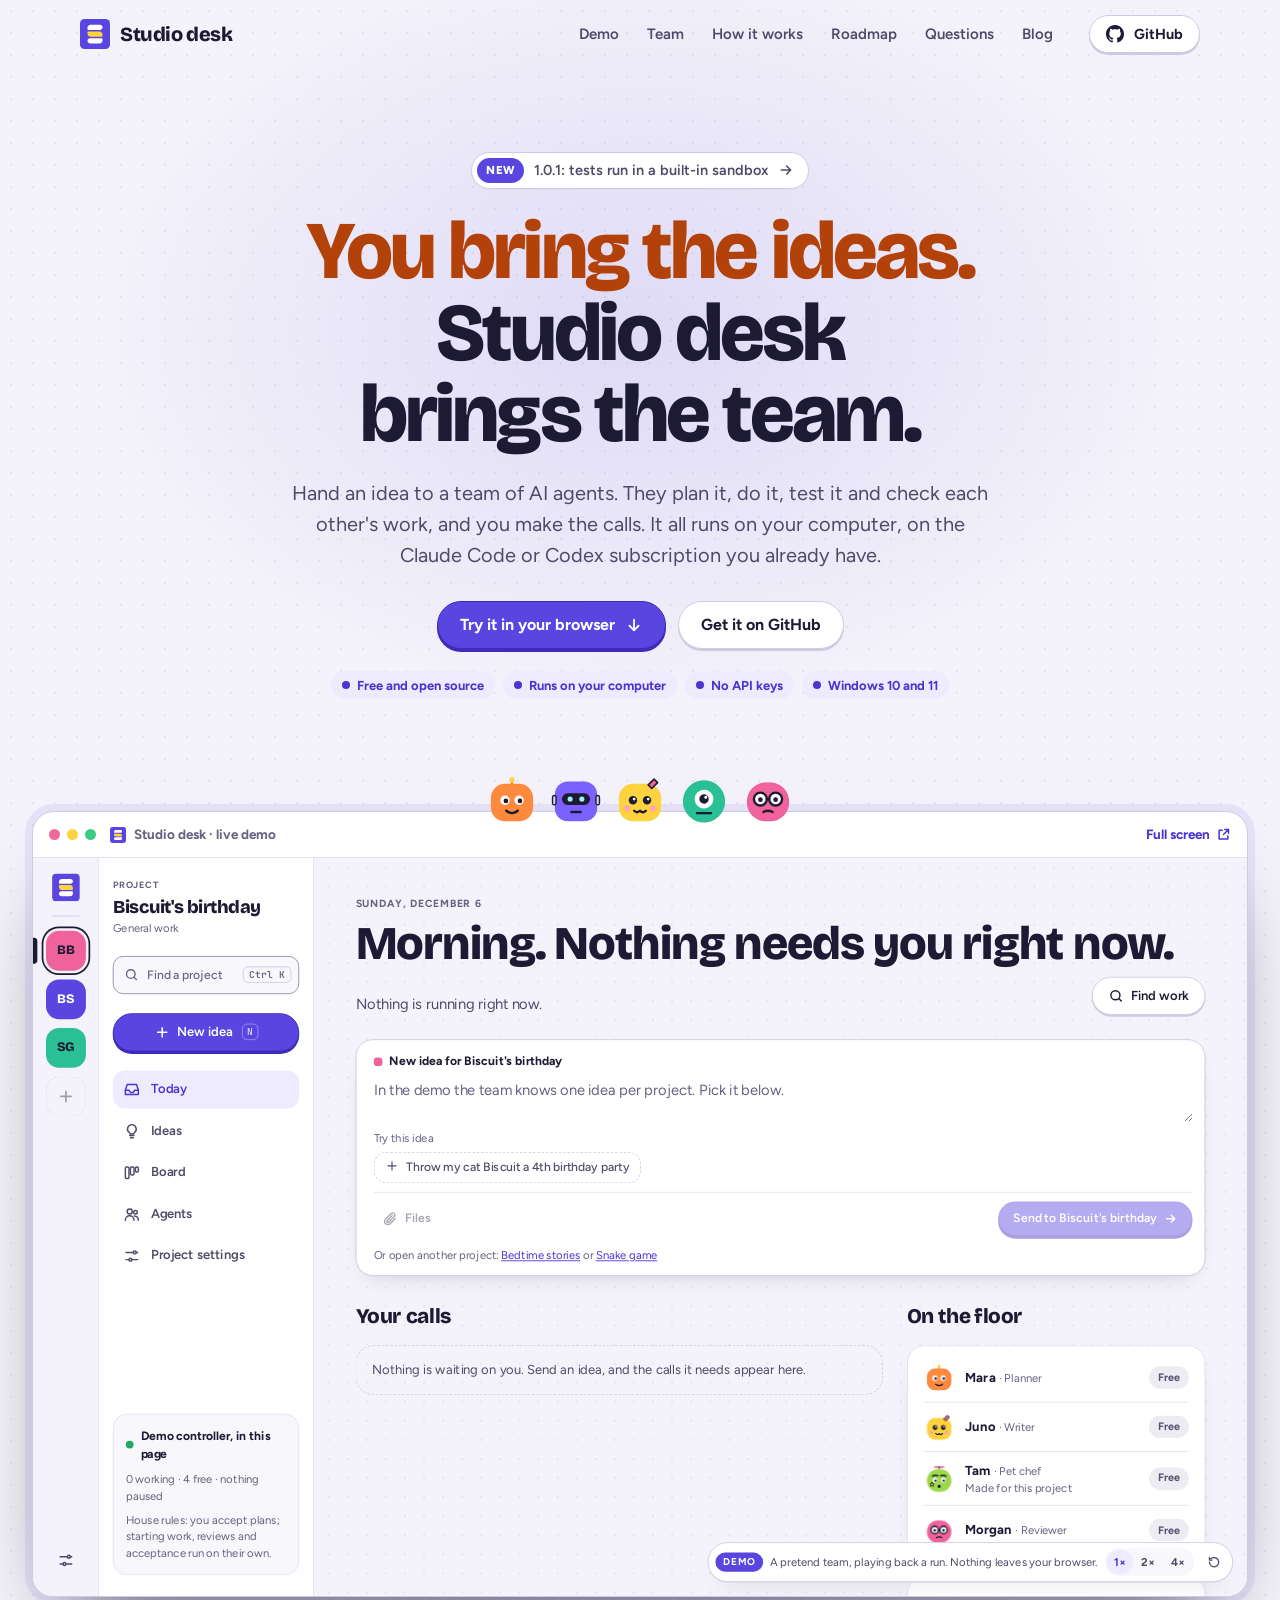
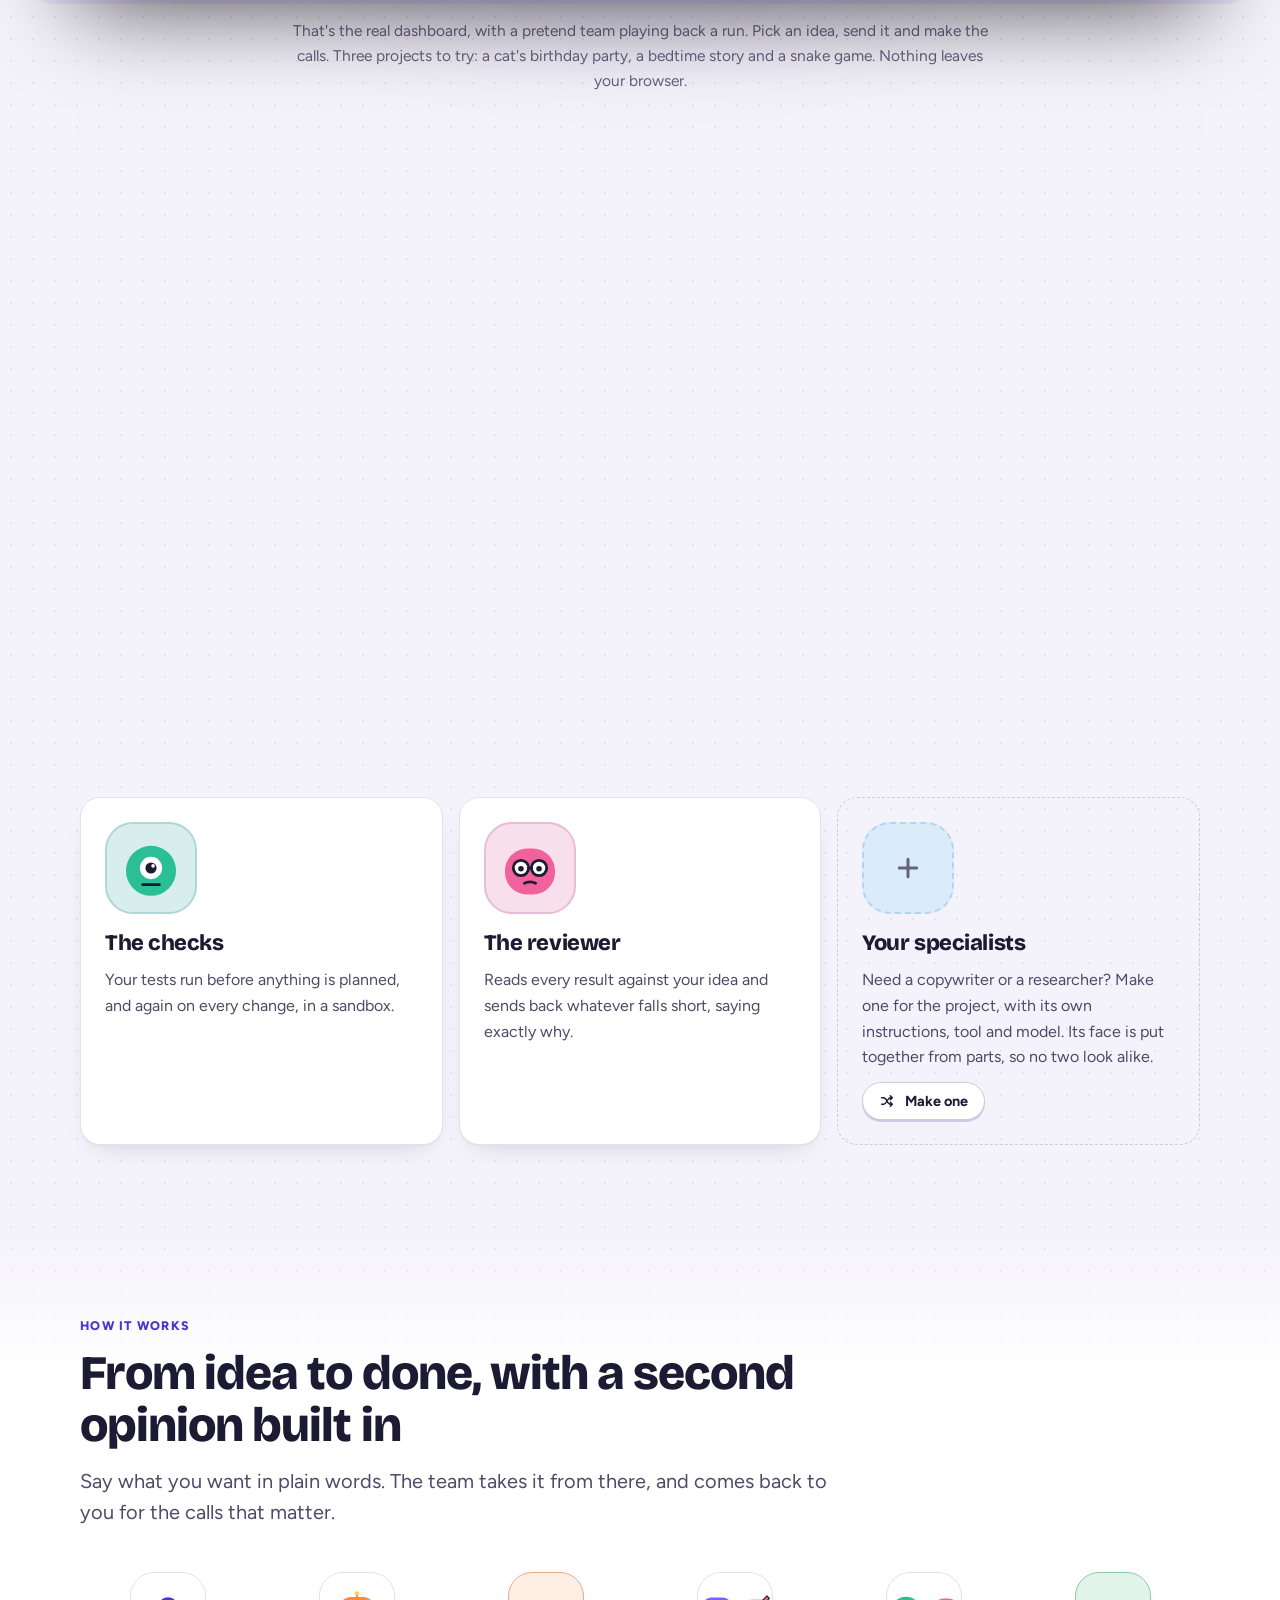
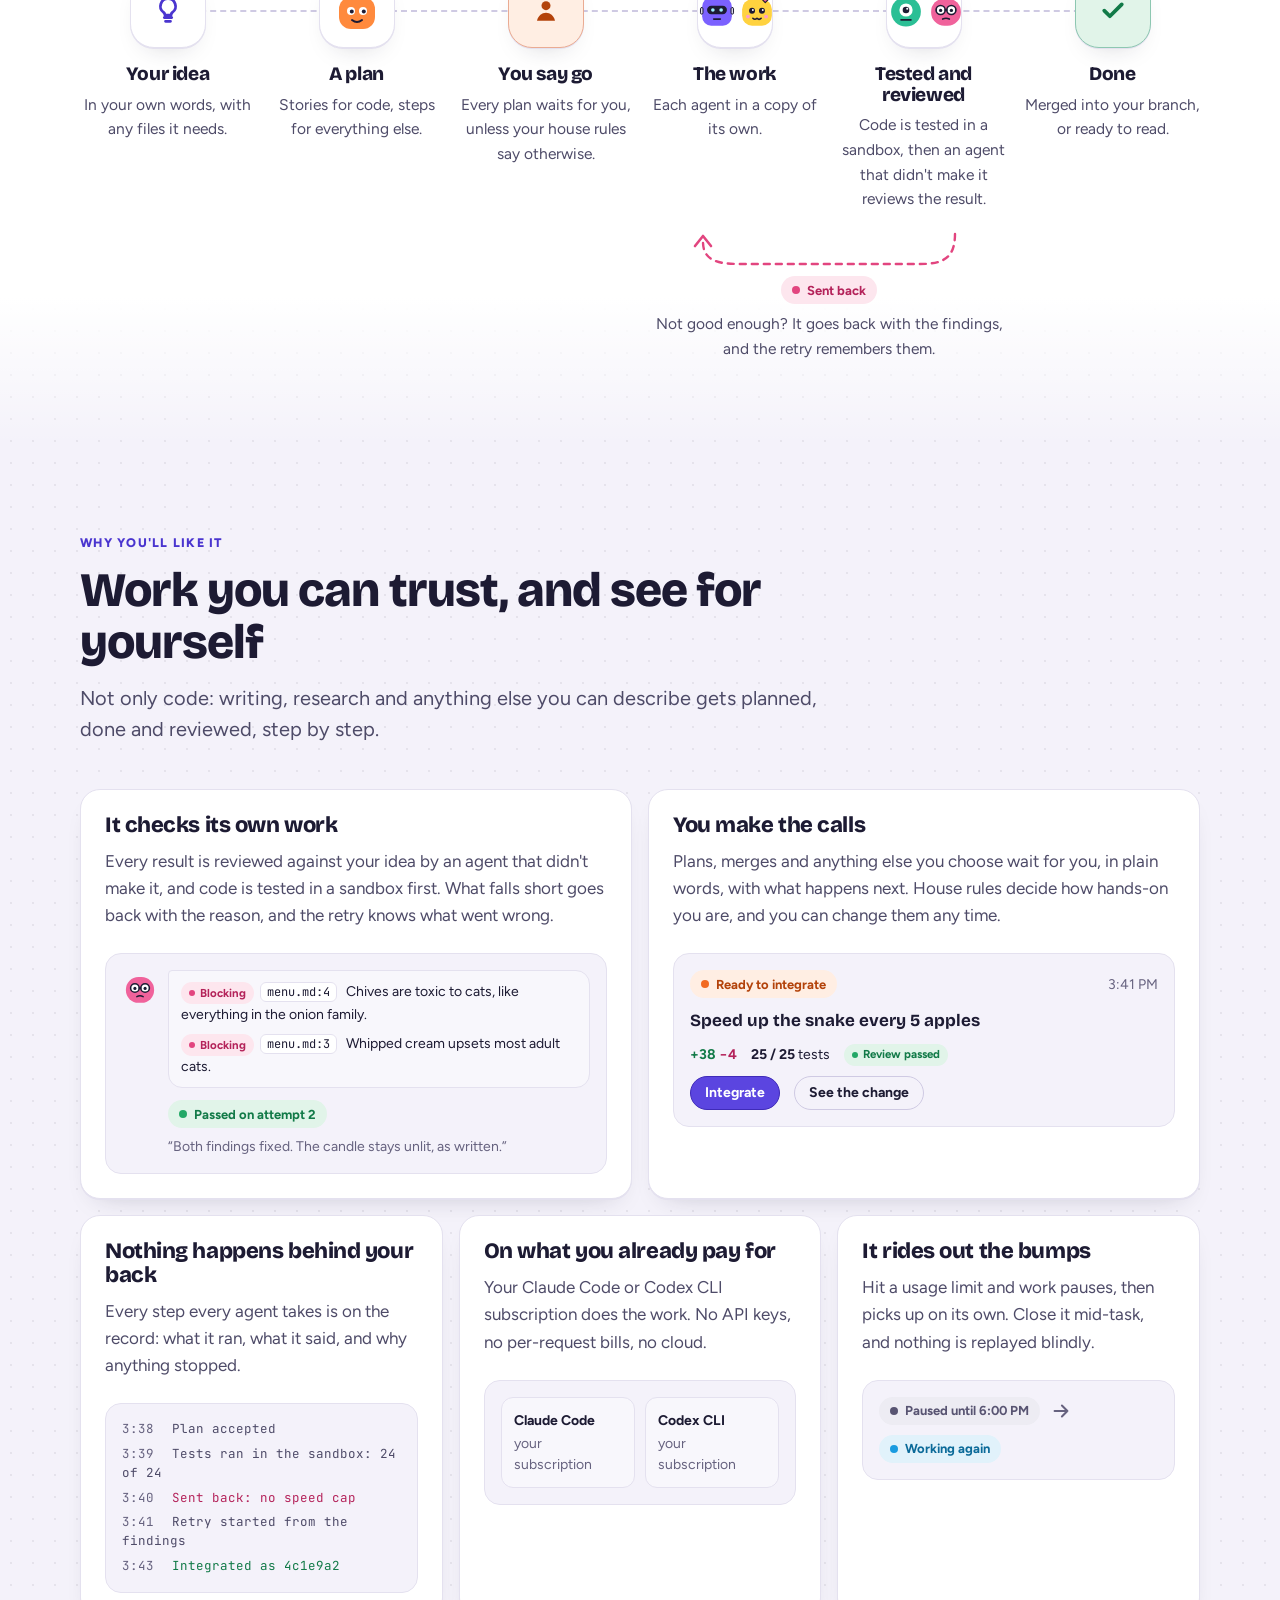
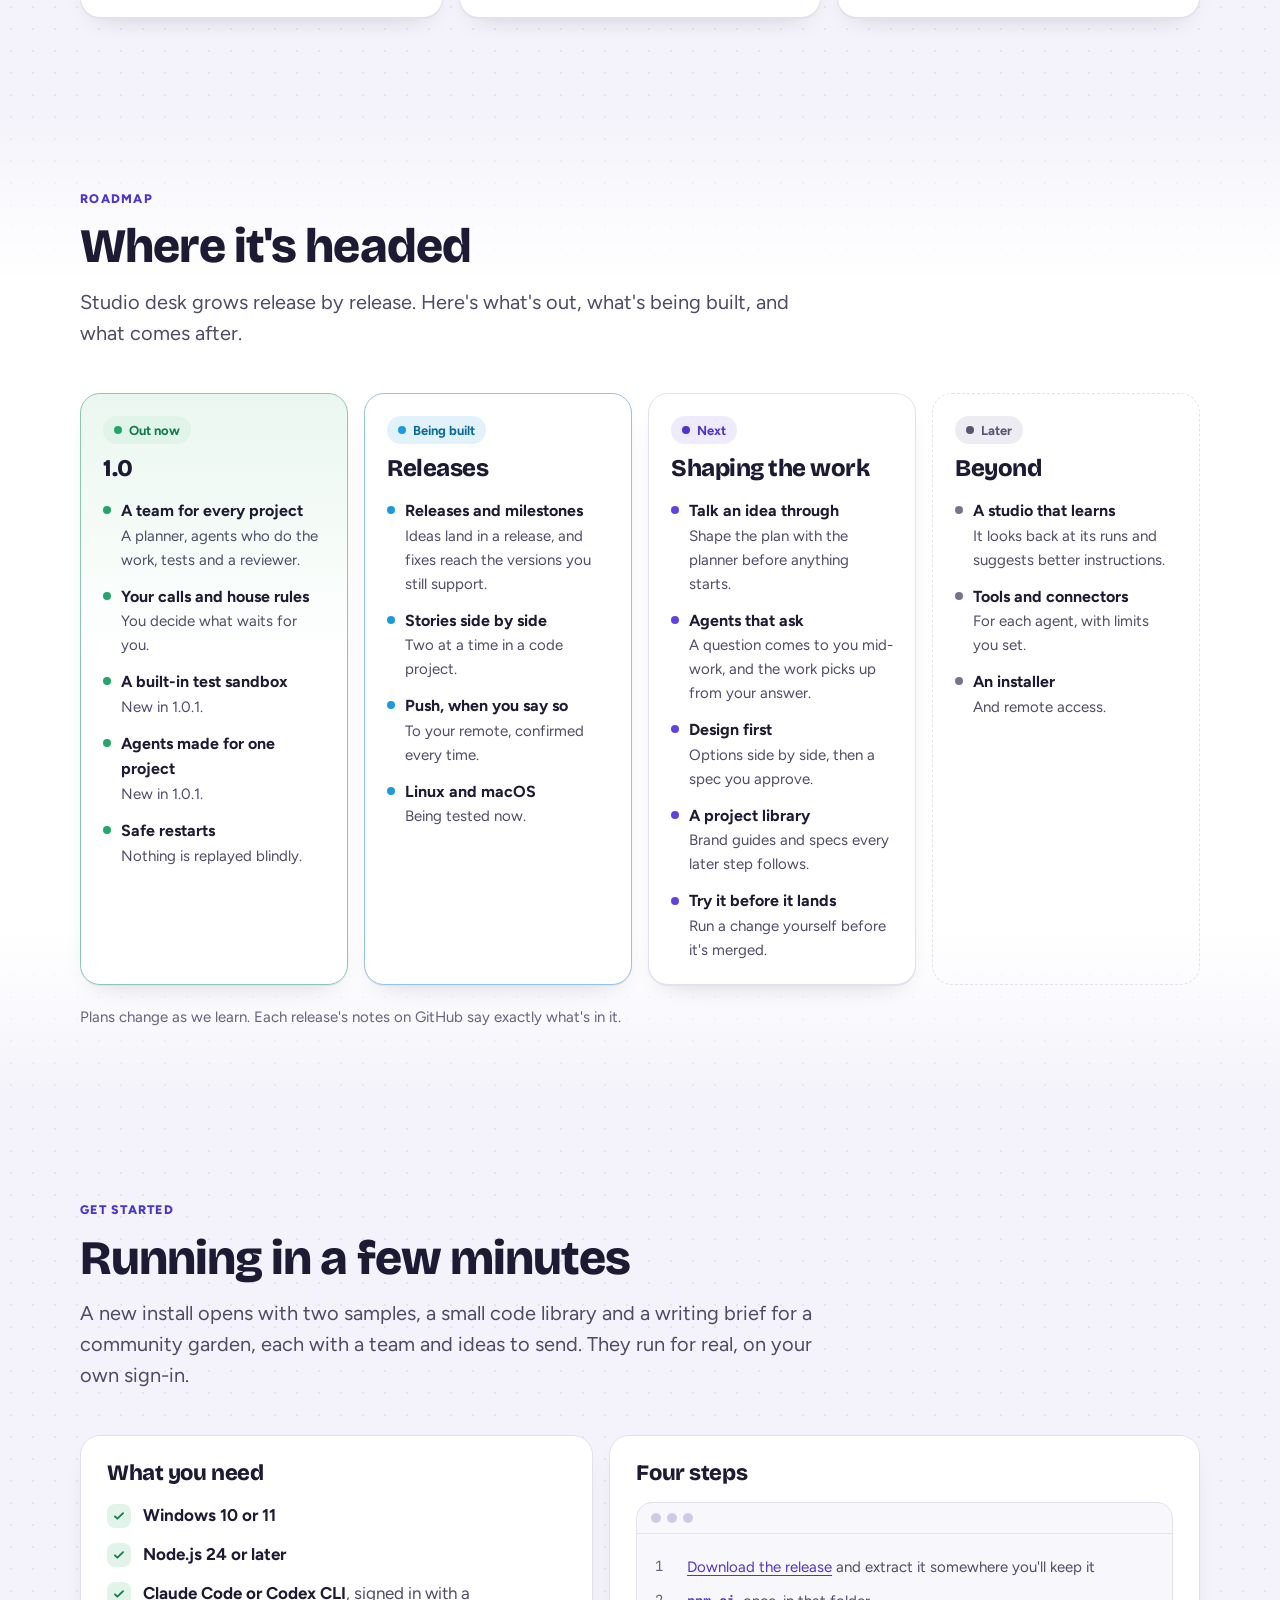
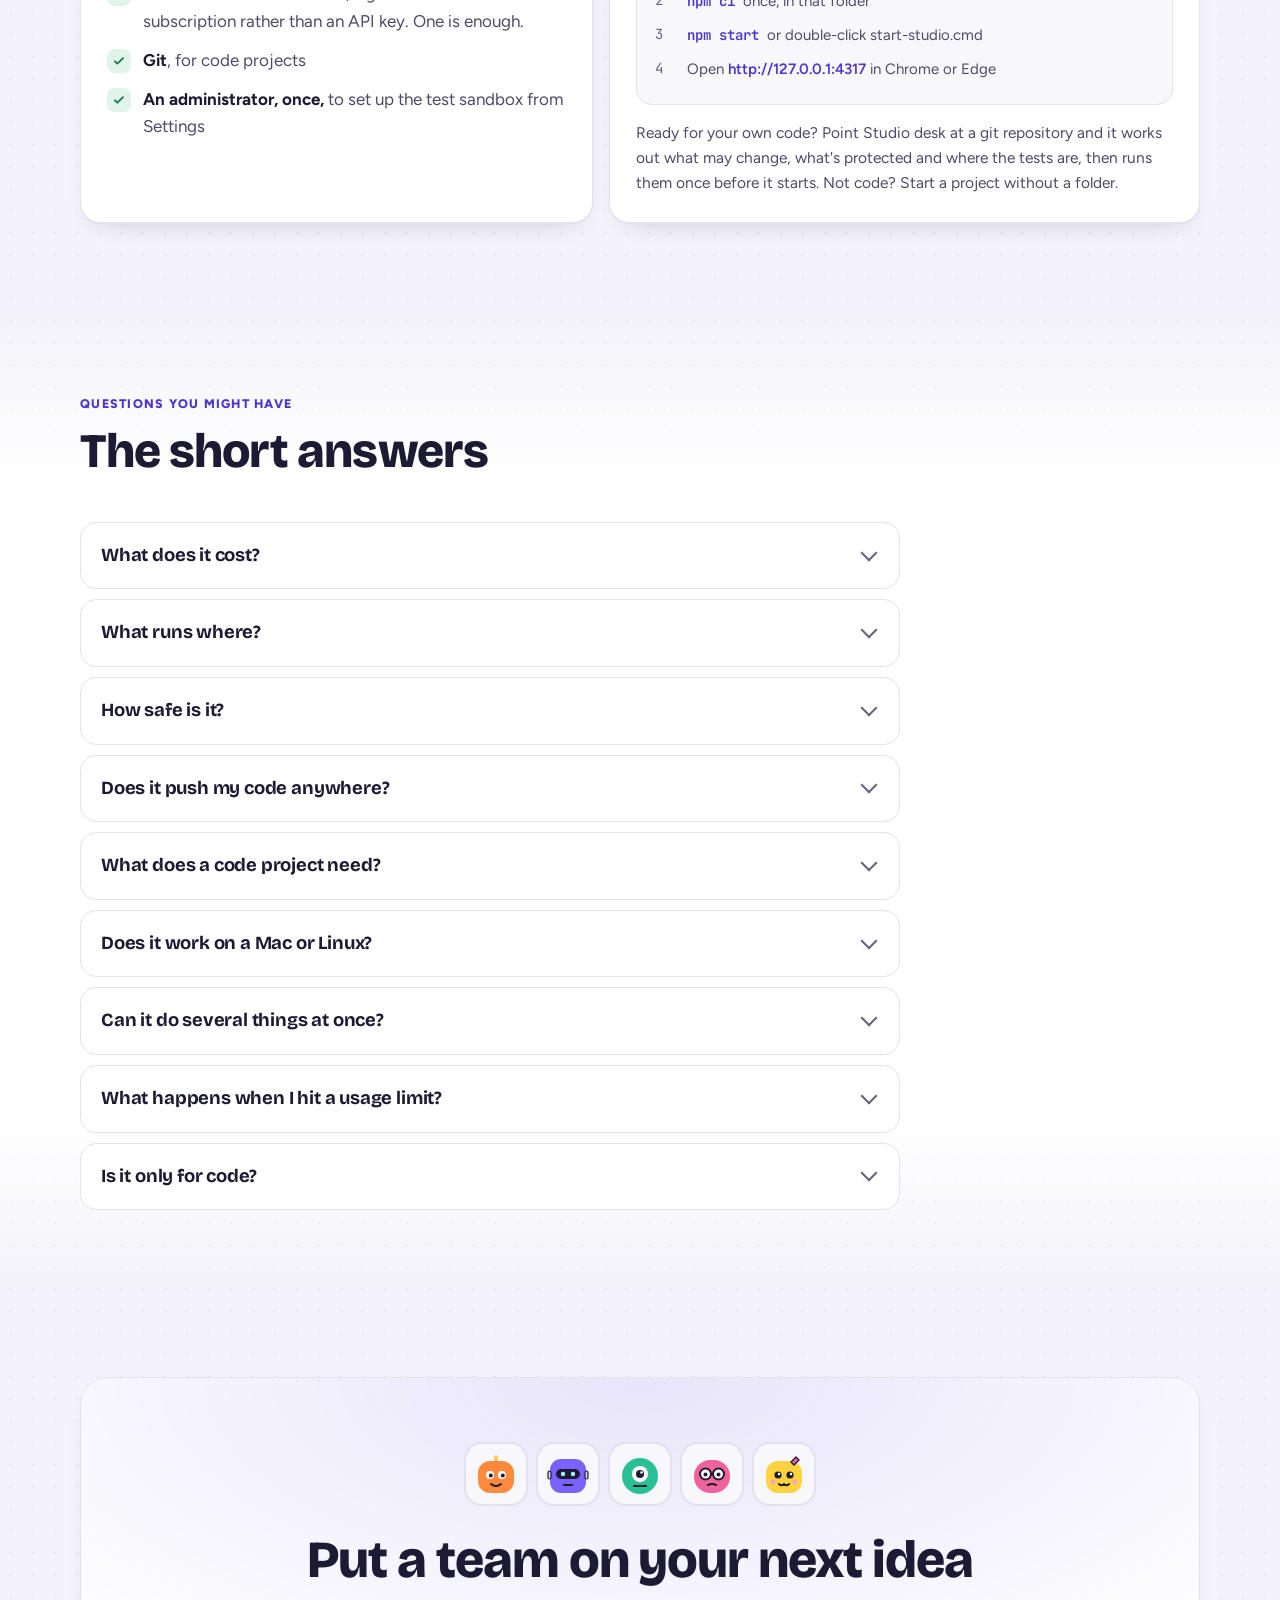
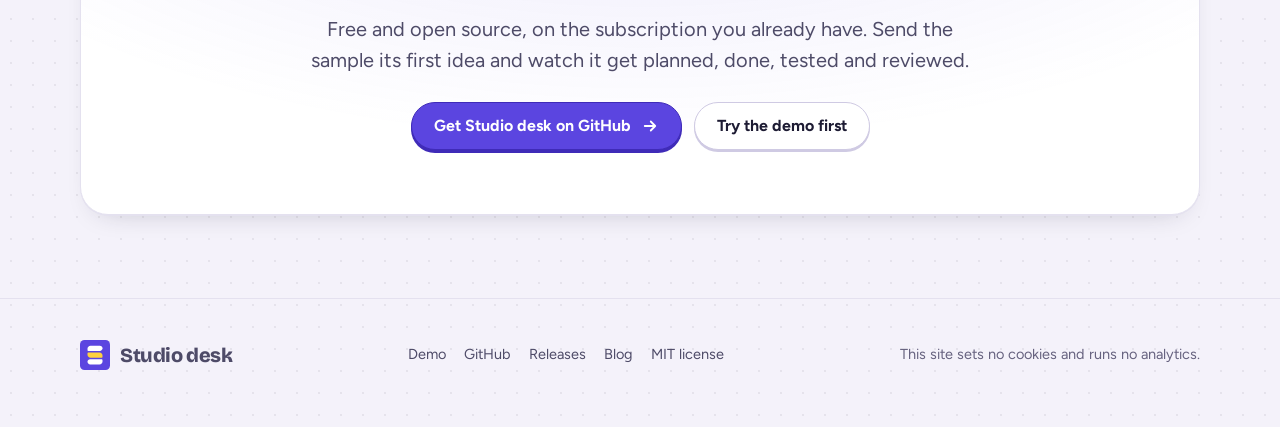
==== commit 1cc7d089: "A live demo of the dashboard, a team section, a roadmap, and a cleaner landing page The demo (demo/)" ====
--- a/index.html
+++ b/index.html
@@ -6,7 +6,7 @@
     <title>Studio desk: a team of AI agents for your projects</title>
     <meta
       name="description"
-      content="Hand an idea to a team of AI agents. Studio desk plans, builds, tests and reviews the work, with you making the calls. Runs on your computer through your Claude Code or Codex CLI subscription. Tested on Windows 10 and 11."
+      content="Hand an idea to a team of AI agents. They plan it, do it, test it and check each other's work, and you make the calls. Runs on your computer, on your Claude Code or Codex CLI subscription. Try the dashboard in your browser."
     />
     <meta name="theme-color" content="#12111c" media="(prefers-color-scheme: dark)" />
     <meta name="theme-color" content="#f4f2fa" media="(prefers-color-scheme: light)" />
@@ -20,7 +20,7 @@
     <meta property="og:title" content="Studio desk: you bring the ideas, it brings the team" />
     <meta
       property="og:description"
-      content="Hand an idea to a team of AI agents and get back work that's been planned, built, tested and reviewed, with you making the calls."
+      content="Hand an idea to a team of AI agents and get back work that's been planned, done, tested and reviewed, with you making the calls. Try the dashboard in your browser."
     />
     <meta property="og:url" content="https://studiodesk.github.io/" />
     <meta property="og:image" content="https://studiodesk.github.io/assets/social-preview.png" />
@@ -32,6 +32,7 @@
       document.documentElement.classList.add('js');
     </script>
     <script src="assets/site.js" defer></script>
+    <script type="module" src="assets/team.js"></script>
   </head>
   <body>
     <a class="skip" href="#main">Skip to the content</a>
@@ -40,10 +41,11 @@
       <div class="wrap nav__inner">
         <a class="brand" href="./"><img src="assets/logo.svg" alt="" width="30" height="30" />Studio desk</a>
         <nav class="nav__links" aria-label="Sections">
+          <a href="#demo">Demo</a>
+          <a class="nav__hide" href="#team">Team</a>
           <a class="nav__hide" href="#how">How it works</a>
-          <a class="nav__hide" href="#why">Why</a>
-          <a class="nav__hide" href="#start">Get started</a>
-          <a href="#faq">Questions</a>
+          <a class="nav__hide" href="#roadmap">Roadmap</a>
+          <a class="nav__hide" href="#faq">Questions</a>
           <a href="blog/">Blog</a>
         </nav>
         <a class="btn btn--sm" href="https://github.com/studiodesk/studio-desk">
@@ -55,205 +57,315 @@
 
     <main id="main">
       <section class="hero">
-        <div class="wrap hero__grid">
-          <div>
-            <span class="eyebrow enter" style="--i: 0">Free and open source</span>
-            <h1 class="enter" style="--i: 1; margin-top: 14px">
+        <div class="wrap">
+          <div class="hero__text">
+            <a class="pill enter" style="--i: 0" href="https://github.com/studiodesk/studio-desk/releases/latest">
+              <span class="pill__tag">New</span>1.0.1: tests run in a built-in sandbox
+              <svg width="16" height="16" viewBox="0 0 24 24" fill="none" stroke="currentColor" stroke-width="2.4" stroke-linecap="round" stroke-linejoin="round" aria-hidden="true"><path d="M5 12h14M13 6l6 6-6 6" /></svg>
+            </a>
+            <h1 class="enter" style="--i: 1">
               <span class="line you">You bring the ideas.</span>
               <span class="line">Studio desk brings the team.</span>
             </h1>
             <p class="lead enter" style="--i: 2">
-              Hand an idea to a team of AI agents and get back work that's been planned, built, tested and reviewed, with
-              you making the calls. It runs on your computer, on the Claude Code or Codex CLI subscription you already
-              have.
+              Hand an idea to a team of AI agents. They plan it, do it, test it and check each other's work, and you
+              make the calls. It all runs on your computer, on the Claude Code or Codex subscription you already have.
             </p>
             <div class="hero__actions enter" style="--i: 3">
-              <a class="btn btn--primary" href="https://github.com/studiodesk/studio-desk">
-                Get Studio desk on GitHub
-                <svg width="18" height="18" viewBox="0 0 24 24" fill="none" stroke="currentColor" stroke-width="2.4" stroke-linecap="round" stroke-linejoin="round" aria-hidden="true"><path d="M5 12h14M13 6l6 6-6 6" /></svg>
+              <a class="btn btn--primary" href="#demo">
+                Try it in your browser
+                <svg width="18" height="18" viewBox="0 0 24 24" fill="none" stroke="currentColor" stroke-width="2.4" stroke-linecap="round" stroke-linejoin="round" aria-hidden="true"><path d="M12 5v14M6 13l6 6 6-6" /></svg>
               </a>
-              <a class="btn" href="#how">See how it works</a>
+              <a class="btn" href="https://github.com/studiodesk/studio-desk">Get it on GitHub</a>
             </div>
             <div class="hero__facts enter" style="--i: 4">
-              <span class="chip chip--brand"><span class="chip__dot"></span>MIT license</span>
+              <span class="chip chip--brand"><span class="chip__dot"></span>Free and open source</span>
               <span class="chip chip--brand"><span class="chip__dot"></span>Runs on your computer</span>
               <span class="chip chip--brand"><span class="chip__dot"></span>No API keys</span>
               <span class="chip chip--brand"><span class="chip__dot"></span>Windows 10 and 11</span>
             </div>
           </div>
-
-          <div class="enter" style="--i: 3">
-            <p class="sr">
-              An illustration of one idea going through the team: the planner plans it, you approve the plan, an agent
-              builds it, the checks run its tests, and the reviewer sends it back once before it's merged.
+        </div>
+
+        <div class="stage" id="demo">
+          <div class="wrap wrap--wide">
+            <div class="window enter" style="--i: 5">
+              <div class="perch" data-gaze aria-hidden="true">
+                <span class="face" data-face="planner" data-size="54" data-done><svg class="sd-avatar face-open" data-state="idle" width="54" height="54" viewBox="-2 -4 44 46" aria-hidden="true" style="--delay:-2.434s;--tempo:1.06"><g class="sd-avatar__whole"><path d="M14 6h12a12 12 0 0 1 12 12v8a12 12 0 0 1 -12 12h-12a12 12 0 0 1 -12 -12v-8a12 12 0 0 1 12 -12z" fill="#FF8A3D" stroke="none" stroke-width="0" stroke-linecap="round" stroke-linejoin="round"/><g transform="translate(0 0)"><g class="sd-avatar__top"><path d="M20 7V2" fill="none" stroke="#FF8A3D" stroke-width="2.2" stroke-linecap="round" stroke-linejoin="round"/><path d="M17.8 2.5a2.2 2.2 0 1 0 4.4 0a2.2 2.2 0 1 0 -4.4 0z" fill="#FFD23F" stroke="none" stroke-width="0" stroke-linecap="round" stroke-linejoin="round"/></g></g><g class="sd-avatar__eyes"><path d="M10 20a4 4 0 1 0 8 0a4 4 0 1 0 -8 0z" fill="#FFFFFF" stroke="none" stroke-width="0" stroke-linecap="round" stroke-linejoin="round"/><path d="M22 20a4 4 0 1 0 8 0a4 4 0 1 0 -8 0z" fill="#FFFFFF" stroke="none" stroke-width="0" stroke-linecap="round" stroke-linejoin="round"/><g class="sd-avatar__pupils"><path d="M12.8 20.6a2 2 0 1 0 4 0a2 2 0 1 0 -4 0z" fill="#1D1B33" stroke="none" stroke-width="0" stroke-linecap="round" stroke-linejoin="round"/><path d="M24.8 20.6a2 2 0 1 0 4 0a2 2 0 1 0 -4 0z" fill="#1D1B33" stroke="none" stroke-width="0" stroke-linecap="round" stroke-linejoin="round"/></g></g><g class="sd-avatar__mouth"><path d="M15 29q5 4 10 0" fill="none" stroke="#1D1B33" stroke-width="2" stroke-linecap="round" stroke-linejoin="round"/></g></g></svg><svg class="sd-avatar face-happy" data-state="done" width="54" height="54" viewBox="-2 -4 44 46" aria-hidden="true" style="--delay:-2.434s;--tempo:1.06"><g class="sd-avatar__whole"><path d="M14 6h12a12 12 0 0 1 12 12v8a12 12 0 0 1 -12 12h-12a12 12 0 0 1 -12 -12v-8a12 12 0 0 1 12 -12z" fill="#FF8A3D" stroke="none" stroke-width="0" stroke-linecap="round" stroke-linejoin="round"/><g transform="translate(0 0)"><g class="sd-avatar__top"><path d="M20 7V2" fill="none" stroke="#FF8A3D" stroke-width="2.2" stroke-linecap="round" stroke-linejoin="round"/><path d="M17.8 2.5a2.2 2.2 0 1 0 4.4 0a2.2 2.2 0 1 0 -4.4 0z" fill="#FFD23F" stroke="none" stroke-width="0" stroke-linecap="round" stroke-linejoin="round"/></g></g><g class="sd-avatar__eyes"><path d="M10.5 21q3.5 -4.48 7 0" fill="none" stroke="#1D1B33" stroke-width="2.4" stroke-linecap="round" stroke-linejoin="round"/><path d="M22.5 21q3.5 -4.48 7 0" fill="none" stroke="#1D1B33" stroke-width="2.4" stroke-linecap="round" stroke-linejoin="round"/><g class="sd-avatar__pupils"></g></g><g class="sd-avatar__mouth"><path d="M15 29q5 4 10 0" fill="none" stroke="#1D1B33" stroke-width="2" stroke-linecap="round" stroke-linejoin="round"/></g></g></svg></span>
+                <span class="face" data-face="agent" data-size="54" data-done><svg class="sd-avatar face-open" data-state="idle" width="54" height="54" viewBox="-2 -4 44 46" aria-hidden="true" style="--delay:-1.258s;--tempo:1.1"><g class="sd-avatar__whole"><path d="M13 4h14a11 11 0 0 1 11 11v12a11 11 0 0 1 -11 11h-14a11 11 0 0 1 -11 -11v-12a11 11 0 0 1 11 -11z" fill="#7B61FF" stroke="none" stroke-width="0" stroke-linecap="round" stroke-linejoin="round"/><g transform="translate(0 0)"><g class="sd-avatar__top"><path d="M1.5 16h0a1.5 1.5 0 0 1 1.5 1.5v5a1.5 1.5 0 0 1 -1.5 1.5h-0a1.5 1.5 0 0 1 -1.5 -1.5v-5a1.5 1.5 0 0 1 1.5 -1.5z" fill="#D9D6E8" stroke="#1D1B33" stroke-width="1.2" stroke-linecap="round" stroke-linejoin="round"/><path d="M38.5 16h0a1.5 1.5 0 0 1 1.5 1.5v5a1.5 1.5 0 0 1 -1.5 1.5h-0a1.5 1.5 0 0 1 -1.5 -1.5v-5a1.5 1.5 0 0 1 1.5 -1.5z" fill="#D9D6E8" stroke="#1D1B33" stroke-width="1.2" stroke-linecap="round" stroke-linejoin="round"/></g></g><g class="sd-avatar__eyes"><path d="M13 14h14a5 5 0 0 1 5 5v0a5 5 0 0 1 -5 5h-14a5 5 0 0 1 -5 -5v-0a5 5 0 0 1 5 -5z" fill="#1D1B33" stroke="none" stroke-width="0" stroke-linecap="round" stroke-linejoin="round"/><g class="sd-avatar__pupils"><path d="M12.8 19a2.2 2.2 0 1 0 4.4 0a2.2 2.2 0 1 0 -4.4 0z" fill="#9EF0FF" stroke="none" stroke-width="0" stroke-linecap="round" stroke-linejoin="round"/><path d="M22.8 19a2.2 2.2 0 1 0 4.4 0a2.2 2.2 0 1 0 -4.4 0z" fill="#9EF0FF" stroke="none" stroke-width="0" stroke-linecap="round" stroke-linejoin="round"/></g></g><g class="sd-avatar__mouth"><path d="M16 30h8" fill="none" stroke="#1D1B33" stroke-width="2" stroke-linecap="round" stroke-linejoin="round"/></g></g></svg><svg class="sd-avatar face-happy" data-state="done" width="54" height="54" viewBox="-2 -4 44 46" aria-hidden="true" style="--delay:-1.258s;--tempo:1.1"><g class="sd-avatar__whole"><path d="M13 4h14a11 11 0 0 1 11 11v12a11 11 0 0 1 -11 11h-14a11 11 0 0 1 -11 -11v-12a11 11 0 0 1 11 -11z" fill="#7B61FF" stroke="none" stroke-width="0" stroke-linecap="round" stroke-linejoin="round"/><g transform="translate(0 0)"><g class="sd-avatar__top"><path d="M1.5 16h0a1.5 1.5 0 0 1 1.5 1.5v5a1.5 1.5 0 0 1 -1.5 1.5h-0a1.5 1.5 0 0 1 -1.5 -1.5v-5a1.5 1.5 0 0 1 1.5 -1.5z" fill="#D9D6E8" stroke="#1D1B33" stroke-width="1.2" stroke-linecap="round" stroke-linejoin="round"/><path d="M38.5 16h0a1.5 1.5 0 0 1 1.5 1.5v5a1.5 1.5 0 0 1 -1.5 1.5h-0a1.5 1.5 0 0 1 -1.5 -1.5v-5a1.5 1.5 0 0 1 1.5 -1.5z" fill="#D9D6E8" stroke="#1D1B33" stroke-width="1.2" stroke-linecap="round" stroke-linejoin="round"/></g></g><g class="sd-avatar__eyes"><path d="M13 14h14a5 5 0 0 1 5 5v0a5 5 0 0 1 -5 5h-14a5 5 0 0 1 -5 -5v-0a5 5 0 0 1 5 -5z" fill="#1D1B33" stroke="none" stroke-width="0" stroke-linecap="round" stroke-linejoin="round"/><path d="M12.4 20.4q2.6 -3.33 5.2 0" fill="none" stroke="#9EF0FF" stroke-width="2" stroke-linecap="round" stroke-linejoin="round"/><path d="M22.4 20.4q2.6 -3.33 5.2 0" fill="none" stroke="#9EF0FF" stroke-width="2" stroke-linecap="round" stroke-linejoin="round"/><g class="sd-avatar__pupils"></g></g><g class="sd-avatar__mouth"><path d="M16 30h8" fill="none" stroke="#1D1B33" stroke-width="2" stroke-linecap="round" stroke-linejoin="round"/></g></g></svg></span>
+                <span class="face" data-face="writer" data-size="54" data-done><svg class="sd-avatar face-open" data-state="idle" width="54" height="54" viewBox="-2 -4 44 46" aria-hidden="true" style="--delay:-2.337s;--tempo:1.02"><g class="sd-avatar__whole"><path d="M14 6h12a12 12 0 0 1 12 12v8a12 12 0 0 1 -12 12h-12a12 12 0 0 1 -12 -12v-8a12 12 0 0 1 12 -12z" fill="#FFD23F" stroke="none" stroke-width="0" stroke-linecap="round" stroke-linejoin="round"/><g transform="translate(0 0)"><g class="sd-avatar__top"><path d="M27 7l5-5 3 3-5 5z" fill="#F0629B" stroke="#1D1B33" stroke-width="1.4" stroke-linecap="round" stroke-linejoin="round"/></g></g><g class="sd-avatar__eyes"><path d="M10.4 20a3.6 3.6 0 1 0 7.2 0a3.6 3.6 0 1 0 -7.2 0z" fill="#1D1B33" stroke="none" stroke-width="0" stroke-linecap="round" stroke-linejoin="round"/><path d="M22.4 20a3.6 3.6 0 1 0 7.2 0a3.6 3.6 0 1 0 -7.2 0z" fill="#1D1B33" stroke="none" stroke-width="0" stroke-linecap="round" stroke-linejoin="round"/><g class="sd-avatar__pupils"><path d="M13.8 19a1.2 1.2 0 1 0 2.4 0a1.2 1.2 0 1 0 -2.4 0z" fill="#FFFFFF" stroke="none" stroke-width="0" stroke-linecap="round" stroke-linejoin="round"/><path d="M25.8 19a1.2 1.2 0 1 0 2.4 0a1.2 1.2 0 1 0 -2.4 0z" fill="#FFFFFF" stroke="none" stroke-width="0" stroke-linecap="round" stroke-linejoin="round"/></g></g><g class="sd-avatar__mouth"><path d="M15 29q2.5 2.5 5 0q2.5 2.5 5 0" fill="none" stroke="#1D1B33" stroke-width="2" stroke-linecap="round" stroke-linejoin="round"/></g><path d="M6.6 27a2.4 2.4 0 1 0 4.8 0a2.4 2.4 0 1 0 -4.8 0z" fill="#FF9EC4" stroke="none" stroke-width="0" stroke-linecap="round" stroke-linejoin="round"/><path d="M28.6 27a2.4 2.4 0 1 0 4.8 0a2.4 2.4 0 1 0 -4.8 0z" fill="#FF9EC4" stroke="none" stroke-width="0" stroke-linecap="round" stroke-linejoin="round"/></g></svg><svg class="sd-avatar face-happy" data-state="done" width="54" height="54" viewBox="-2 -4 44 46" aria-hidden="true" style="--delay:-2.337s;--tempo:1.02"><g class="sd-avatar__whole"><path d="M14 6h12a12 12 0 0 1 12 12v8a12 12 0 0 1 -12 12h-12a12 12 0 0 1 -12 -12v-8a12 12 0 0 1 12 -12z" fill="#FFD23F" stroke="none" stroke-width="0" stroke-linecap="round" stroke-linejoin="round"/><g transform="translate(0 0)"><g class="sd-avatar__top"><path d="M27 7l5-5 3 3-5 5z" fill="#F0629B" stroke="#1D1B33" stroke-width="1.4" stroke-linecap="round" stroke-linejoin="round"/></g></g><g class="sd-avatar__eyes"><path d="M10.5 21q3.5 -4.48 7 0" fill="none" stroke="#1D1B33" stroke-width="2.4" stroke-linecap="round" stroke-linejoin="round"/><path d="M22.5 21q3.5 -4.48 7 0" fill="none" stroke="#1D1B33" stroke-width="2.4" stroke-linecap="round" stroke-linejoin="round"/><g class="sd-avatar__pupils"></g></g><g class="sd-avatar__mouth"><path d="M15 29q2.5 2.5 5 0q2.5 2.5 5 0" fill="none" stroke="#1D1B33" stroke-width="2" stroke-linecap="round" stroke-linejoin="round"/></g><path d="M6.6 27a2.4 2.4 0 1 0 4.8 0a2.4 2.4 0 1 0 -4.8 0z" fill="#FF9EC4" stroke="none" stroke-width="0" stroke-linecap="round" stroke-linejoin="round"/><path d="M28.6 27a2.4 2.4 0 1 0 4.8 0a2.4 2.4 0 1 0 -4.8 0z" fill="#FF9EC4" stroke="none" stroke-width="0" stroke-linecap="round" stroke-linejoin="round"/></g></svg></span>
+                <span class="face" data-face="checks" data-size="54" data-done><svg class="sd-avatar face-open" data-state="idle" width="54" height="54" viewBox="-2 -4 44 46" aria-hidden="true" style="--delay:-0.86s;--tempo:0.95"><g class="sd-avatar__whole"><path d="M2 21a18 18 0 1 0 36 0a18 18 0 1 0 -36 0z" fill="#2BBF95" stroke="none" stroke-width="0" stroke-linecap="round" stroke-linejoin="round"/><g transform="translate(0 -3)"><g class="sd-avatar__top"></g></g><g class="sd-avatar__eyes"><path d="M12 19a8 8 0 1 0 16 0a8 8 0 1 0 -16 0z" fill="#FFFFFF" stroke="none" stroke-width="0" stroke-linecap="round" stroke-linejoin="round"/><g class="sd-avatar__pupils"><path d="M16 19a4 4 0 1 0 8 0a4 4 0 1 0 -8 0z" fill="#1D1B33" stroke="none" stroke-width="0" stroke-linecap="round" stroke-linejoin="round"/><path d="M20.2 17.5a1.3 1.3 0 1 0 2.6 0a1.3 1.3 0 1 0 -2.6 0z" fill="#FFFFFF" stroke="none" stroke-width="0" stroke-linecap="round" stroke-linejoin="round"/></g></g><g class="sd-avatar__mouth"><path d="M14 31h12" fill="none" stroke="#1D1B33" stroke-width="2" stroke-linecap="round" stroke-linejoin="round"/></g></g></svg><svg class="sd-avatar face-happy" data-state="done" width="54" height="54" viewBox="-2 -4 44 46" aria-hidden="true" style="--delay:-0.86s;--tempo:0.95"><g class="sd-avatar__whole"><path d="M2 21a18 18 0 1 0 36 0a18 18 0 1 0 -36 0z" fill="#2BBF95" stroke="none" stroke-width="0" stroke-linecap="round" stroke-linejoin="round"/><g transform="translate(0 -3)"><g class="sd-avatar__top"></g></g><g class="sd-avatar__eyes"><path d="M13.6 20.6q6.4 -8.19 12.8 0" fill="none" stroke="#1D1B33" stroke-width="2.6" stroke-linecap="round" stroke-linejoin="round"/><g class="sd-avatar__pupils"></g></g><g class="sd-avatar__mouth"><path d="M14 31h12" fill="none" stroke="#1D1B33" stroke-width="2" stroke-linecap="round" stroke-linejoin="round"/></g></g></svg></span>
+                <span class="face" data-face="reviewer" data-size="54" data-done><svg class="sd-avatar face-open" data-state="idle" width="54" height="54" viewBox="-2 -4 44 46" aria-hidden="true" style="--delay:-1.608s;--tempo:1.09"><g class="sd-avatar__whole"><path d="M18 5h4a16 16 0 0 1 16 16v1a16 16 0 0 1 -16 16h-4a16 16 0 0 1 -16 -16v-1a16 16 0 0 1 16 -16z" fill="#F0629B" stroke="none" stroke-width="0" stroke-linecap="round" stroke-linejoin="round"/><g transform="translate(0 -1)"><g class="sd-avatar__top"></g></g><g class="sd-avatar__eyes"><path d="M8 19a5.5 5.5 0 1 0 11 0a5.5 5.5 0 1 0 -11 0z" fill="#FFFFFF" stroke="#1D1B33" stroke-width="2" stroke-linecap="round" stroke-linejoin="round"/><path d="M21 19a5.5 5.5 0 1 0 11 0a5.5 5.5 0 1 0 -11 0z" fill="#FFFFFF" stroke="#1D1B33" stroke-width="2" stroke-linecap="round" stroke-linejoin="round"/><path d="M19 19h2" fill="none" stroke="#1D1B33" stroke-width="2" stroke-linecap="round" stroke-linejoin="round"/><g class="sd-avatar__pupils"><path d="M11.5 19.5a2 2 0 1 0 4 0a2 2 0 1 0 -4 0z" fill="#1D1B33" stroke="none" stroke-width="0" stroke-linecap="round" stroke-linejoin="round"/><path d="M24.5 19.5a2 2 0 1 0 4 0a2 2 0 1 0 -4 0z" fill="#1D1B33" stroke="none" stroke-width="0" stroke-linecap="round" stroke-linejoin="round"/></g></g><g class="sd-avatar__mouth"><path d="M16 30q4-2 8 0" fill="none" stroke="#1D1B33" stroke-width="2" stroke-linecap="round" stroke-linejoin="round"/></g></g></svg><svg class="sd-avatar face-happy" data-state="done" width="54" height="54" viewBox="-2 -4 44 46" aria-hidden="true" style="--delay:-1.608s;--tempo:1.09"><g class="sd-avatar__whole"><path d="M18 5h4a16 16 0 0 1 16 16v1a16 16 0 0 1 -16 16h-4a16 16 0 0 1 -16 -16v-1a16 16 0 0 1 16 -16z" fill="#F0629B" stroke="none" stroke-width="0" stroke-linecap="round" stroke-linejoin="round"/><g transform="translate(0 -1)"><g class="sd-avatar__top"></g></g><g class="sd-avatar__eyes"><path d="M8 19a5.5 5.5 0 1 0 11 0a5.5 5.5 0 1 0 -11 0z" fill="#FFFFFF" stroke="#1D1B33" stroke-width="2" stroke-linecap="round" stroke-linejoin="round"/><path d="M21 19a5.5 5.5 0 1 0 11 0a5.5 5.5 0 1 0 -11 0z" fill="#FFFFFF" stroke="#1D1B33" stroke-width="2" stroke-linecap="round" stroke-linejoin="round"/><path d="M19 19h2" fill="none" stroke="#1D1B33" stroke-width="2" stroke-linecap="round" stroke-linejoin="round"/><path d="M10.7 20.4q2.8 -3.58 5.6 0" fill="none" stroke="#1D1B33" stroke-width="2.4" stroke-linecap="round" stroke-linejoin="round"/><path d="M23.7 20.4q2.8 -3.58 5.6 0" fill="none" stroke="#1D1B33" stroke-width="2.4" stroke-linecap="round" stroke-linejoin="round"/><g class="sd-avatar__pupils"></g></g><g class="sd-avatar__mouth"><path d="M16 30q4-2 8 0" fill="none" stroke="#1D1B33" stroke-width="2" stroke-linecap="round" stroke-linejoin="round"/></g></g></svg></span>
+              </div>
+              <div class="window__bar">
+                <span class="window__dots" aria-hidden="true"><span></span><span></span><span></span></span>
+                <span class="window__title"><img src="assets/logo.svg" alt="" width="16" height="16" />Studio desk · live demo</span>
+                <a class="window__open" href="demo/">
+                  Full screen
+                  <svg width="15" height="15" viewBox="0 0 24 24" fill="none" stroke="currentColor" stroke-width="2.4" stroke-linecap="round" stroke-linejoin="round" aria-hidden="true"><path d="M14 4h6v6M20 4l-8 8M10 5H5v14h14v-5" /></svg>
+                </a>
+              </div>
+              <div class="window__viewport" data-fit>
+                <iframe
+                  class="window__screen"
+                  src="demo/"
+                  title="Studio desk's dashboard with a pretend team: send an idea and make the calls"
+                  loading="lazy"
+                ></iframe>
+              </div>
+              <div class="poster">
+                <div class="poster__faces" data-gaze aria-hidden="true">
+                  <span class="face" data-face="planner" data-size="48"><svg class="sd-avatar face-open" data-state="idle" width="48" height="48" viewBox="-2 -4 44 46" aria-hidden="true" style="--delay:-2.434s;--tempo:1.06"><g class="sd-avatar__whole"><path d="M14 6h12a12 12 0 0 1 12 12v8a12 12 0 0 1 -12 12h-12a12 12 0 0 1 -12 -12v-8a12 12 0 0 1 12 -12z" fill="#FF8A3D" stroke="none" stroke-width="0" stroke-linecap="round" stroke-linejoin="round"/><g transform="translate(0 0)"><g class="sd-avatar__top"><path d="M20 7V2" fill="none" stroke="#FF8A3D" stroke-width="2.2" stroke-linecap="round" stroke-linejoin="round"/><path d="M17.8 2.5a2.2 2.2 0 1 0 4.4 0a2.2 2.2 0 1 0 -4.4 0z" fill="#FFD23F" stroke="none" stroke-width="0" stroke-linecap="round" stroke-linejoin="round"/></g></g><g class="sd-avatar__eyes"><path d="M10 20a4 4 0 1 0 8 0a4 4 0 1 0 -8 0z" fill="#FFFFFF" stroke="none" stroke-width="0" stroke-linecap="round" stroke-linejoin="round"/><path d="M22 20a4 4 0 1 0 8 0a4 4 0 1 0 -8 0z" fill="#FFFFFF" stroke="none" stroke-width="0" stroke-linecap="round" stroke-linejoin="round"/><g class="sd-avatar__pupils"><path d="M12.8 20.6a2 2 0 1 0 4 0a2 2 0 1 0 -4 0z" fill="#1D1B33" stroke="none" stroke-width="0" stroke-linecap="round" stroke-linejoin="round"/><path d="M24.8 20.6a2 2 0 1 0 4 0a2 2 0 1 0 -4 0z" fill="#1D1B33" stroke="none" stroke-width="0" stroke-linecap="round" stroke-linejoin="round"/></g></g><g class="sd-avatar__mouth"><path d="M15 29q5 4 10 0" fill="none" stroke="#1D1B33" stroke-width="2" stroke-linecap="round" stroke-linejoin="round"/></g></g></svg></span>
+                  <span class="face" data-face="agent" data-size="48"><svg class="sd-avatar face-open" data-state="idle" width="48" height="48" viewBox="-2 -4 44 46" aria-hidden="true" style="--delay:-1.258s;--tempo:1.1"><g class="sd-avatar__whole"><path d="M13 4h14a11 11 0 0 1 11 11v12a11 11 0 0 1 -11 11h-14a11 11 0 0 1 -11 -11v-12a11 11 0 0 1 11 -11z" fill="#7B61FF" stroke="none" stroke-width="0" stroke-linecap="round" stroke-linejoin="round"/><g transform="translate(0 0)"><g class="sd-avatar__top"><path d="M1.5 16h0a1.5 1.5 0 0 1 1.5 1.5v5a1.5 1.5 0 0 1 -1.5 1.5h-0a1.5 1.5 0 0 1 -1.5 -1.5v-5a1.5 1.5 0 0 1 1.5 -1.5z" fill="#D9D6E8" stroke="#1D1B33" stroke-width="1.2" stroke-linecap="round" stroke-linejoin="round"/><path d="M38.5 16h0a1.5 1.5 0 0 1 1.5 1.5v5a1.5 1.5 0 0 1 -1.5 1.5h-0a1.5 1.5 0 0 1 -1.5 -1.5v-5a1.5 1.5 0 0 1 1.5 -1.5z" fill="#D9D6E8" stroke="#1D1B33" stroke-width="1.2" stroke-linecap="round" stroke-linejoin="round"/></g></g><g class="sd-avatar__eyes"><path d="M13 14h14a5 5 0 0 1 5 5v0a5 5 0 0 1 -5 5h-14a5 5 0 0 1 -5 -5v-0a5 5 0 0 1 5 -5z" fill="#1D1B33" stroke="none" stroke-width="0" stroke-linecap="round" stroke-linejoin="round"/><g class="sd-avatar__pupils"><path d="M12.8 19a2.2 2.2 0 1 0 4.4 0a2.2 2.2 0 1 0 -4.4 0z" fill="#9EF0FF" stroke="none" stroke-width="0" stroke-linecap="round" stroke-linejoin="round"/><path d="M22.8 19a2.2 2.2 0 1 0 4.4 0a2.2 2.2 0 1 0 -4.4 0z" fill="#9EF0FF" stroke="none" stroke-width="0" stroke-linecap="round" stroke-linejoin="round"/></g></g><g class="sd-avatar__mouth"><path d="M16 30h8" fill="none" stroke="#1D1B33" stroke-width="2" stroke-linecap="round" stroke-linejoin="round"/></g></g></svg></span>
+                  <span class="face" data-face="writer" data-size="48"><svg class="sd-avatar face-open" data-state="idle" width="48" height="48" viewBox="-2 -4 44 46" aria-hidden="true" style="--delay:-2.337s;--tempo:1.02"><g class="sd-avatar__whole"><path d="M14 6h12a12 12 0 0 1 12 12v8a12 12 0 0 1 -12 12h-12a12 12 0 0 1 -12 -12v-8a12 12 0 0 1 12 -12z" fill="#FFD23F" stroke="none" stroke-width="0" stroke-linecap="round" stroke-linejoin="round"/><g transform="translate(0 0)"><g class="sd-avatar__top"><path d="M27 7l5-5 3 3-5 5z" fill="#F0629B" stroke="#1D1B33" stroke-width="1.4" stroke-linecap="round" stroke-linejoin="round"/></g></g><g class="sd-avatar__eyes"><path d="M10.4 20a3.6 3.6 0 1 0 7.2 0a3.6 3.6 0 1 0 -7.2 0z" fill="#1D1B33" stroke="none" stroke-width="0" stroke-linecap="round" stroke-linejoin="round"/><path d="M22.4 20a3.6 3.6 0 1 0 7.2 0a3.6 3.6 0 1 0 -7.2 0z" fill="#1D1B33" stroke="none" stroke-width="0" stroke-linecap="round" stroke-linejoin="round"/><g class="sd-avatar__pupils"><path d="M13.8 19a1.2 1.2 0 1 0 2.4 0a1.2 1.2 0 1 0 -2.4 0z" fill="#FFFFFF" stroke="none" stroke-width="0" stroke-linecap="round" stroke-linejoin="round"/><path d="M25.8 19a1.2 1.2 0 1 0 2.4 0a1.2 1.2 0 1 0 -2.4 0z" fill="#FFFFFF" stroke="none" stroke-width="0" stroke-linecap="round" stroke-linejoin="round"/></g></g><g class="sd-avatar__mouth"><path d="M15 29q2.5 2.5 5 0q2.5 2.5 5 0" fill="none" stroke="#1D1B33" stroke-width="2" stroke-linecap="round" stroke-linejoin="round"/></g><path d="M6.6 27a2.4 2.4 0 1 0 4.8 0a2.4 2.4 0 1 0 -4.8 0z" fill="#FF9EC4" stroke="none" stroke-width="0" stroke-linecap="round" stroke-linejoin="round"/><path d="M28.6 27a2.4 2.4 0 1 0 4.8 0a2.4 2.4 0 1 0 -4.8 0z" fill="#FF9EC4" stroke="none" stroke-width="0" stroke-linecap="round" stroke-linejoin="round"/></g></svg></span>
+                  <span class="face" data-face="reviewer" data-size="48"><svg class="sd-avatar face-open" data-state="idle" width="48" height="48" viewBox="-2 -4 44 46" aria-hidden="true" style="--delay:-1.608s;--tempo:1.09"><g class="sd-avatar__whole"><path d="M18 5h4a16 16 0 0 1 16 16v1a16 16 0 0 1 -16 16h-4a16 16 0 0 1 -16 -16v-1a16 16 0 0 1 16 -16z" fill="#F0629B" stroke="none" stroke-width="0" stroke-linecap="round" stroke-linejoin="round"/><g transform="translate(0 -1)"><g class="sd-avatar__top"></g></g><g class="sd-avatar__eyes"><path d="M8 19a5.5 5.5 0 1 0 11 0a5.5 5.5 0 1 0 -11 0z" fill="#FFFFFF" stroke="#1D1B33" stroke-width="2" stroke-linecap="round" stroke-linejoin="round"/><path d="M21 19a5.5 5.5 0 1 0 11 0a5.5 5.5 0 1 0 -11 0z" fill="#FFFFFF" stroke="#1D1B33" stroke-width="2" stroke-linecap="round" stroke-linejoin="round"/><path d="M19 19h2" fill="none" stroke="#1D1B33" stroke-width="2" stroke-linecap="round" stroke-linejoin="round"/><g class="sd-avatar__pupils"><path d="M11.5 19.5a2 2 0 1 0 4 0a2 2 0 1 0 -4 0z" fill="#1D1B33" stroke="none" stroke-width="0" stroke-linecap="round" stroke-linejoin="round"/><path d="M24.5 19.5a2 2 0 1 0 4 0a2 2 0 1 0 -4 0z" fill="#1D1B33" stroke="none" stroke-width="0" stroke-linecap="round" stroke-linejoin="round"/></g></g><g class="sd-avatar__mouth"><path d="M16 30q4-2 8 0" fill="none" stroke="#1D1B33" stroke-width="2" stroke-linecap="round" stroke-linejoin="round"/></g></g></svg></span>
+                </div>
+                <h2>Try the dashboard yourself</h2>
+                <p>
+                  Send an idea to a pretend team and watch them plan it, do it and send one piece back. You make the
+                  calls.
+                </p>
+                <a class="btn btn--primary" href="demo/">Open the demo</a>
+              </div>
+            </div>
+            <p class="stage__caption">
+              That's the real dashboard, with a pretend team playing back a run. Pick an idea, send it and make the
+              calls. Three projects to try: a cat's birthday party, a bedtime story and a snake game. Nothing leaves your
+              browser.
             </p>
-            <div class="flow card" data-flow aria-hidden="true">
-              <div class="flow__top">
-                <span class="flow__title">How an idea goes</span>
-                <span class="chip chip--ok" data-status><span class="chip__dot"></span><span data-label>Merged</span></span>
-              </div>
-              <div class="flow__idea">
-                <span class="flow__bulb">
-                  <svg width="18" height="18" viewBox="0 0 24 24" fill="none" stroke="currentColor" stroke-width="2.2" stroke-linecap="round" stroke-linejoin="round"><path d="M9 18h6M10 21h4M12 3a6 6 0 0 0-3.5 10.9c.6.5 1 1.2 1 2.1h5c0-.9.4-1.6 1-2.1A6 6 0 0 0 12 3z" /></svg>
-                </span>
-                <span>
-                  <span class="flow__idea-label">Your idea</span>
-                  <span class="flow__idea-text"><span data-idea="Let items have a due date, and list overdue items first.">Let items have a due date, and list overdue items first.</span><span class="flow__caret" hidden></span></span>
-                </span>
-              </div>
-              <div class="flow__track">
-                <div class="flow__rail"><span class="flow__rail-fill" style="width: 100%"></span></div>
-                <div class="station" data-role="planner" data-state="done" data-idle="Plans it">
-                  <span class="station__tile"><span class="face" data-face="planner" data-size="38" data-done><svg class="sd-avatar face-open" data-state="idle" width="38" height="38" viewBox="-2 -4 44 46" aria-hidden="true" style="--delay:-2.434s;--tempo:1.06"><g class="sd-avatar__whole"><path d="M14 6h12a12 12 0 0 1 12 12v8a12 12 0 0 1 -12 12h-12a12 12 0 0 1 -12 -12v-8a12 12 0 0 1 12 -12z" fill="#FF8A3D" stroke="none" stroke-width="0" stroke-linecap="round" stroke-linejoin="round"/><g transform="translate(0 0)"><g class="sd-avatar__top"><path d="M20 7V2" fill="none" stroke="#FF8A3D" stroke-width="2.2" stroke-linecap="round" stroke-linejoin="round"/><path d="M17.8 2.5a2.2 2.2 0 1 0 4.4 0a2.2 2.2 0 1 0 -4.4 0z" fill="#FFD23F" stroke="none" stroke-width="0" stroke-linecap="round" stroke-linejoin="round"/></g></g><g class="sd-avatar__eyes"><path d="M10 20a4 4 0 1 0 8 0a4 4 0 1 0 -8 0z" fill="#FFFFFF" stroke="none" stroke-width="0" stroke-linecap="round" stroke-linejoin="round"/><path d="M22 20a4 4 0 1 0 8 0a4 4 0 1 0 -8 0z" fill="#FFFFFF" stroke="none" stroke-width="0" stroke-linecap="round" stroke-linejoin="round"/><g class="sd-avatar__pupils"><path d="M12.8 20.6a2 2 0 1 0 4 0a2 2 0 1 0 -4 0z" fill="#1D1B33" stroke="none" stroke-width="0" stroke-linecap="round" stroke-linejoin="round"/><path d="M24.8 20.6a2 2 0 1 0 4 0a2 2 0 1 0 -4 0z" fill="#1D1B33" stroke="none" stroke-width="0" stroke-linecap="round" stroke-linejoin="round"/></g></g><g class="sd-avatar__mouth"><path d="M15 29q5 4 10 0" fill="none" stroke="#1D1B33" stroke-width="2" stroke-linecap="round" stroke-linejoin="round"/></g></g></svg><svg class="sd-avatar face-happy" data-state="done" width="38" height="38" viewBox="-2 -4 44 46" aria-hidden="true" style="--delay:-2.434s;--tempo:1.06"><g class="sd-avatar__whole"><path d="M14 6h12a12 12 0 0 1 12 12v8a12 12 0 0 1 -12 12h-12a12 12 0 0 1 -12 -12v-8a12 12 0 0 1 12 -12z" fill="#FF8A3D" stroke="none" stroke-width="0" stroke-linecap="round" stroke-linejoin="round"/><g transform="translate(0 0)"><g class="sd-avatar__top"><path d="M20 7V2" fill="none" stroke="#FF8A3D" stroke-width="2.2" stroke-linecap="round" stroke-linejoin="round"/><path d="M17.8 2.5a2.2 2.2 0 1 0 4.4 0a2.2 2.2 0 1 0 -4.4 0z" fill="#FFD23F" stroke="none" stroke-width="0" stroke-linecap="round" stroke-linejoin="round"/></g></g><g class="sd-avatar__eyes"><path d="M10.5 21q3.5 -4.48 7 0" fill="none" stroke="#1D1B33" stroke-width="2.4" stroke-linecap="round" stroke-linejoin="round"/><path d="M22.5 21q3.5 -4.48 7 0" fill="none" stroke="#1D1B33" stroke-width="2.4" stroke-linecap="round" stroke-linejoin="round"/><g class="sd-avatar__pupils"></g></g><g class="sd-avatar__mouth"><path d="M15 29q5 4 10 0" fill="none" stroke="#1D1B33" stroke-width="2" stroke-linecap="round" stroke-linejoin="round"/></g></g></svg></span><span class="station__badge">✓</span></span>
-                  <span class="station__role">Planner</span><span class="station__note">One story</span>
-                </div>
-                <div class="station" data-role="you" data-state="done" data-idle="Approves">
-                  <span class="station__tile">
-                    <span class="you-face"><svg width="22" height="22" viewBox="0 0 24 24" fill="currentColor"><circle cx="12" cy="8.5" r="3.6" /><path d="M4.8 20.5c1-4 3.9-6.3 7.2-6.3s6.2 2.3 7.2 6.3z" /></svg></span>
-                    <span class="station__badge">✓</span>
-                  </span>
-                  <span class="station__role">You</span><span class="station__note">Approved</span>
-                </div>
-                <div class="station" data-role="agent" data-state="done" data-idle="Builds it">
-                  <span class="station__tile"><span class="face" data-face="agent" data-size="38" data-done><svg class="sd-avatar face-open" data-state="idle" width="38" height="38" viewBox="-2 -4 44 46" aria-hidden="true" style="--delay:-1.258s;--tempo:1.1"><g class="sd-avatar__whole"><path d="M13 4h14a11 11 0 0 1 11 11v12a11 11 0 0 1 -11 11h-14a11 11 0 0 1 -11 -11v-12a11 11 0 0 1 11 -11z" fill="#7B61FF" stroke="none" stroke-width="0" stroke-linecap="round" stroke-linejoin="round"/><g transform="translate(0 0)"><g class="sd-avatar__top"><path d="M1.5 16h0a1.5 1.5 0 0 1 1.5 1.5v5a1.5 1.5 0 0 1 -1.5 1.5h-0a1.5 1.5 0 0 1 -1.5 -1.5v-5a1.5 1.5 0 0 1 1.5 -1.5z" fill="#D9D6E8" stroke="#1D1B33" stroke-width="1.2" stroke-linecap="round" stroke-linejoin="round"/><path d="M38.5 16h0a1.5 1.5 0 0 1 1.5 1.5v5a1.5 1.5 0 0 1 -1.5 1.5h-0a1.5 1.5 0 0 1 -1.5 -1.5v-5a1.5 1.5 0 0 1 1.5 -1.5z" fill="#D9D6E8" stroke="#1D1B33" stroke-width="1.2" stroke-linecap="round" stroke-linejoin="round"/></g></g><g class="sd-avatar__eyes"><path d="M13 14h14a5 5 0 0 1 5 5v0a5 5 0 0 1 -5 5h-14a5 5 0 0 1 -5 -5v-0a5 5 0 0 1 5 -5z" fill="#1D1B33" stroke="none" stroke-width="0" stroke-linecap="round" stroke-linejoin="round"/><g class="sd-avatar__pupils"><path d="M12.8 19a2.2 2.2 0 1 0 4.4 0a2.2 2.2 0 1 0 -4.4 0z" fill="#9EF0FF" stroke="none" stroke-width="0" stroke-linecap="round" stroke-linejoin="round"/><path d="M22.8 19a2.2 2.2 0 1 0 4.4 0a2.2 2.2 0 1 0 -4.4 0z" fill="#9EF0FF" stroke="none" stroke-width="0" stroke-linecap="round" stroke-linejoin="round"/></g></g><g class="sd-avatar__mouth"><path d="M16 30h8" fill="none" stroke="#1D1B33" stroke-width="2" stroke-linecap="round" stroke-linejoin="round"/></g></g></svg><svg class="sd-avatar face-happy" data-state="done" width="38" height="38" viewBox="-2 -4 44 46" aria-hidden="true" style="--delay:-1.258s;--tempo:1.1"><g class="sd-avatar__whole"><path d="M13 4h14a11 11 0 0 1 11 11v12a11 11 0 0 1 -11 11h-14a11 11 0 0 1 -11 -11v-12a11 11 0 0 1 11 -11z" fill="#7B61FF" stroke="none" stroke-width="0" stroke-linecap="round" stroke-linejoin="round"/><g transform="translate(0 0)"><g class="sd-avatar__top"><path d="M1.5 16h0a1.5 1.5 0 0 1 1.5 1.5v5a1.5 1.5 0 0 1 -1.5 1.5h-0a1.5 1.5 0 0 1 -1.5 -1.5v-5a1.5 1.5 0 0 1 1.5 -1.5z" fill="#D9D6E8" stroke="#1D1B33" stroke-width="1.2" stroke-linecap="round" stroke-linejoin="round"/><path d="M38.5 16h0a1.5 1.5 0 0 1 1.5 1.5v5a1.5 1.5 0 0 1 -1.5 1.5h-0a1.5 1.5 0 0 1 -1.5 -1.5v-5a1.5 1.5 0 0 1 1.5 -1.5z" fill="#D9D6E8" stroke="#1D1B33" stroke-width="1.2" stroke-linecap="round" stroke-linejoin="round"/></g></g><g class="sd-avatar__eyes"><path d="M13 14h14a5 5 0 0 1 5 5v0a5 5 0 0 1 -5 5h-14a5 5 0 0 1 -5 -5v-0a5 5 0 0 1 5 -5z" fill="#1D1B33" stroke="none" stroke-width="0" stroke-linecap="round" stroke-linejoin="round"/><path d="M12.4 20.4q2.6 -3.33 5.2 0" fill="none" stroke="#9EF0FF" stroke-width="2" stroke-linecap="round" stroke-linejoin="round"/><path d="M22.4 20.4q2.6 -3.33 5.2 0" fill="none" stroke="#9EF0FF" stroke-width="2" stroke-linecap="round" stroke-linejoin="round"/><g class="sd-avatar__pupils"></g></g><g class="sd-avatar__mouth"><path d="M16 30h8" fill="none" stroke="#1D1B33" stroke-width="2" stroke-linecap="round" stroke-linejoin="round"/></g></g></svg></span><span class="station__badge">✓</span></span>
-                  <span class="station__role">Agent</span><span class="station__note">Fixed</span>
-                </div>
-                <div class="station" data-role="checks" data-state="done" data-idle="Runs tests">
-                  <span class="station__tile"><span class="face" data-face="checks" data-size="38" data-done><svg class="sd-avatar face-open" data-state="idle" width="38" height="38" viewBox="-2 -4 44 46" aria-hidden="true" style="--delay:-0.86s;--tempo:0.95"><g class="sd-avatar__whole"><path d="M2 21a18 18 0 1 0 36 0a18 18 0 1 0 -36 0z" fill="#2BBF95" stroke="none" stroke-width="0" stroke-linecap="round" stroke-linejoin="round"/><g transform="translate(0 -3)"><g class="sd-avatar__top"></g></g><g class="sd-avatar__eyes"><path d="M12 19a8 8 0 1 0 16 0a8 8 0 1 0 -16 0z" fill="#FFFFFF" stroke="none" stroke-width="0" stroke-linecap="round" stroke-linejoin="round"/><g class="sd-avatar__pupils"><path d="M16 19a4 4 0 1 0 8 0a4 4 0 1 0 -8 0z" fill="#1D1B33" stroke="none" stroke-width="0" stroke-linecap="round" stroke-linejoin="round"/><path d="M20.2 17.5a1.3 1.3 0 1 0 2.6 0a1.3 1.3 0 1 0 -2.6 0z" fill="#FFFFFF" stroke="none" stroke-width="0" stroke-linecap="round" stroke-linejoin="round"/></g></g><g class="sd-avatar__mouth"><path d="M14 31h12" fill="none" stroke="#1D1B33" stroke-width="2" stroke-linecap="round" stroke-linejoin="round"/></g></g></svg><svg class="sd-avatar face-happy" data-state="done" width="38" height="38" viewBox="-2 -4 44 46" aria-hidden="true" style="--delay:-0.86s;--tempo:0.95"><g class="sd-avatar__whole"><path d="M2 21a18 18 0 1 0 36 0a18 18 0 1 0 -36 0z" fill="#2BBF95" stroke="none" stroke-width="0" stroke-linecap="round" stroke-linejoin="round"/><g transform="translate(0 -3)"><g class="sd-avatar__top"></g></g><g class="sd-avatar__eyes"><path d="M13.6 20.6q6.4 -8.19 12.8 0" fill="none" stroke="#1D1B33" stroke-width="2.6" stroke-linecap="round" stroke-linejoin="round"/><g class="sd-avatar__pupils"></g></g><g class="sd-avatar__mouth"><path d="M14 31h12" fill="none" stroke="#1D1B33" stroke-width="2" stroke-linecap="round" stroke-linejoin="round"/></g></g></svg></span><span class="station__badge">✓</span></span>
-                  <span class="station__role">Checks</span><span class="station__note">19 of 19</span>
-                </div>
-                <div class="station" data-role="reviewer" data-state="done" data-idle="Signs off">
-                  <span class="station__tile"><span class="face" data-face="reviewer" data-size="38" data-done><svg class="sd-avatar face-open" data-state="idle" width="38" height="38" viewBox="-2 -4 44 46" aria-hidden="true" style="--delay:-1.608s;--tempo:1.09"><g class="sd-avatar__whole"><path d="M18 5h4a16 16 0 0 1 16 16v1a16 16 0 0 1 -16 16h-4a16 16 0 0 1 -16 -16v-1a16 16 0 0 1 16 -16z" fill="#F0629B" stroke="none" stroke-width="0" stroke-linecap="round" stroke-linejoin="round"/><g transform="translate(0 -1)"><g class="sd-avatar__top"></g></g><g class="sd-avatar__eyes"><path d="M8 19a5.5 5.5 0 1 0 11 0a5.5 5.5 0 1 0 -11 0z" fill="#FFFFFF" stroke="#1D1B33" stroke-width="2" stroke-linecap="round" stroke-linejoin="round"/><path d="M21 19a5.5 5.5 0 1 0 11 0a5.5 5.5 0 1 0 -11 0z" fill="#FFFFFF" stroke="#1D1B33" stroke-width="2" stroke-linecap="round" stroke-linejoin="round"/><path d="M19 19h2" fill="none" stroke="#1D1B33" stroke-width="2" stroke-linecap="round" stroke-linejoin="round"/><g class="sd-avatar__pupils"><path d="M11.5 19.5a2 2 0 1 0 4 0a2 2 0 1 0 -4 0z" fill="#1D1B33" stroke="none" stroke-width="0" stroke-linecap="round" stroke-linejoin="round"/><path d="M24.5 19.5a2 2 0 1 0 4 0a2 2 0 1 0 -4 0z" fill="#1D1B33" stroke="none" stroke-width="0" stroke-linecap="round" stroke-linejoin="round"/></g></g><g class="sd-avatar__mouth"><path d="M16 30q4-2 8 0" fill="none" stroke="#1D1B33" stroke-width="2" stroke-linecap="round" stroke-linejoin="round"/></g></g></svg><svg class="sd-avatar face-happy" data-state="done" width="38" height="38" viewBox="-2 -4 44 46" aria-hidden="true" style="--delay:-1.608s;--tempo:1.09"><g class="sd-avatar__whole"><path d="M18 5h4a16 16 0 0 1 16 16v1a16 16 0 0 1 -16 16h-4a16 16 0 0 1 -16 -16v-1a16 16 0 0 1 16 -16z" fill="#F0629B" stroke="none" stroke-width="0" stroke-linecap="round" stroke-linejoin="round"/><g transform="translate(0 -1)"><g class="sd-avatar__top"></g></g><g class="sd-avatar__eyes"><path d="M8 19a5.5 5.5 0 1 0 11 0a5.5 5.5 0 1 0 -11 0z" fill="#FFFFFF" stroke="#1D1B33" stroke-width="2" stroke-linecap="round" stroke-linejoin="round"/><path d="M21 19a5.5 5.5 0 1 0 11 0a5.5 5.5 0 1 0 -11 0z" fill="#FFFFFF" stroke="#1D1B33" stroke-width="2" stroke-linecap="round" stroke-linejoin="round"/><path d="M19 19h2" fill="none" stroke="#1D1B33" stroke-width="2" stroke-linecap="round" stroke-linejoin="round"/><path d="M10.7 20.4q2.8 -3.58 5.6 0" fill="none" stroke="#1D1B33" stroke-width="2.4" stroke-linecap="round" stroke-linejoin="round"/><path d="M23.7 20.4q2.8 -3.58 5.6 0" fill="none" stroke="#1D1B33" stroke-width="2.4" stroke-linecap="round" stroke-linejoin="round"/><g class="sd-avatar__pupils"></g></g><g class="sd-avatar__mouth"><path d="M16 30q4-2 8 0" fill="none" stroke="#1D1B33" stroke-width="2" stroke-linecap="round" stroke-linejoin="round"/></g></g></svg></span><span class="station__badge">✓</span></span>
-                  <span class="station__role">Reviewer</span><span class="station__note">Passed</span>
-                </div>
-              </div>
-              <ol class="flow__log">
-                <li><span class="who who--reviewer">Reviewer</span><span class="what">sent it back: an item due today shows as overdue</span></li>
-                <li><span class="who who--agent">Agent</span><span class="what">fixed it, starting from the review</span></li>
-                <li><span class="who who--checks">Checks</span><span class="what">19 of 19 tests passed, in the sandbox</span></li>
-                <li><span class="who who--reviewer">Reviewer</span><span class="what">passed it</span></li>
-                <li><span class="who who--done">Done</span><span class="what">merged into your branch</span></li>
-              </ol>
-            </div>
-          </div>
-        </div>
-      </section>
-
-      <section class="section" id="how">
+          </div>
+        </div>
+      </section>
+
+      <section class="section" id="team">
+        <div class="wrap">
+          <div class="section__head reveal">
+            <span class="eyebrow">Your team</span>
+            <h2>Everyone has a job, and nobody marks their own homework</h2>
+            <p class="lead">
+              Every project gets a team. Each agent has one job, its own instructions, and the AI tool and model you
+              pick for it.
+            </p>
+          </div>
+          <div class="team">
+            <article class="member card reveal" style="--i: 0; --tint: #ff8a3d" data-gaze>
+              <span class="member__face"><span class="face" data-face="planner" data-size="64" data-done><svg class="sd-avatar face-open" data-state="idle" width="64" height="64" viewBox="-2 -4 44 46" aria-hidden="true" style="--delay:-2.434s;--tempo:1.06"><g class="sd-avatar__whole"><path d="M14 6h12a12 12 0 0 1 12 12v8a12 12 0 0 1 -12 12h-12a12 12 0 0 1 -12 -12v-8a12 12 0 0 1 12 -12z" fill="#FF8A3D" stroke="none" stroke-width="0" stroke-linecap="round" stroke-linejoin="round"/><g transform="translate(0 0)"><g class="sd-avatar__top"><path d="M20 7V2" fill="none" stroke="#FF8A3D" stroke-width="2.2" stroke-linecap="round" stroke-linejoin="round"/><path d="M17.8 2.5a2.2 2.2 0 1 0 4.4 0a2.2 2.2 0 1 0 -4.4 0z" fill="#FFD23F" stroke="none" stroke-width="0" stroke-linecap="round" stroke-linejoin="round"/></g></g><g class="sd-avatar__eyes"><path d="M10 20a4 4 0 1 0 8 0a4 4 0 1 0 -8 0z" fill="#FFFFFF" stroke="none" stroke-width="0" stroke-linecap="round" stroke-linejoin="round"/><path d="M22 20a4 4 0 1 0 8 0a4 4 0 1 0 -8 0z" fill="#FFFFFF" stroke="none" stroke-width="0" stroke-linecap="round" stroke-linejoin="round"/><g class="sd-avatar__pupils"><path d="M12.8 20.6a2 2 0 1 0 4 0a2 2 0 1 0 -4 0z" fill="#1D1B33" stroke="none" stroke-width="0" stroke-linecap="round" stroke-linejoin="round"/><path d="M24.8 20.6a2 2 0 1 0 4 0a2 2 0 1 0 -4 0z" fill="#1D1B33" stroke="none" stroke-width="0" stroke-linecap="round" stroke-linejoin="round"/></g></g><g class="sd-avatar__mouth"><path d="M15 29q5 4 10 0" fill="none" stroke="#1D1B33" stroke-width="2" stroke-linecap="round" stroke-linejoin="round"/></g></g></svg><svg class="sd-avatar face-happy" data-state="done" width="64" height="64" viewBox="-2 -4 44 46" aria-hidden="true" style="--delay:-2.434s;--tempo:1.06"><g class="sd-avatar__whole"><path d="M14 6h12a12 12 0 0 1 12 12v8a12 12 0 0 1 -12 12h-12a12 12 0 0 1 -12 -12v-8a12 12 0 0 1 12 -12z" fill="#FF8A3D" stroke="none" stroke-width="0" stroke-linecap="round" stroke-linejoin="round"/><g transform="translate(0 0)"><g class="sd-avatar__top"><path d="M20 7V2" fill="none" stroke="#FF8A3D" stroke-width="2.2" stroke-linecap="round" stroke-linejoin="round"/><path d="M17.8 2.5a2.2 2.2 0 1 0 4.4 0a2.2 2.2 0 1 0 -4.4 0z" fill="#FFD23F" stroke="none" stroke-width="0" stroke-linecap="round" stroke-linejoin="round"/></g></g><g class="sd-avatar__eyes"><path d="M10.5 21q3.5 -4.48 7 0" fill="none" stroke="#1D1B33" stroke-width="2.4" stroke-linecap="round" stroke-linejoin="round"/><path d="M22.5 21q3.5 -4.48 7 0" fill="none" stroke="#1D1B33" stroke-width="2.4" stroke-linecap="round" stroke-linejoin="round"/><g class="sd-avatar__pupils"></g></g><g class="sd-avatar__mouth"><path d="M15 29q5 4 10 0" fill="none" stroke="#1D1B33" stroke-width="2" stroke-linecap="round" stroke-linejoin="round"/></g></g></svg></span></span>
+              <h3>The planner</h3>
+              <p>Turns your idea into steps small enough to check, and asks you before any of it starts.</p>
+            </article>
+            <article class="member card reveal" style="--i: 1; --tint: #7b61ff" data-gaze>
+              <span class="member__face"><span class="face" data-face="agent" data-size="64" data-done><svg class="sd-avatar face-open" data-state="idle" width="64" height="64" viewBox="-2 -4 44 46" aria-hidden="true" style="--delay:-1.258s;--tempo:1.1"><g class="sd-avatar__whole"><path d="M13 4h14a11 11 0 0 1 11 11v12a11 11 0 0 1 -11 11h-14a11 11 0 0 1 -11 -11v-12a11 11 0 0 1 11 -11z" fill="#7B61FF" stroke="none" stroke-width="0" stroke-linecap="round" stroke-linejoin="round"/><g transform="translate(0 0)"><g class="sd-avatar__top"><path d="M1.5 16h0a1.5 1.5 0 0 1 1.5 1.5v5a1.5 1.5 0 0 1 -1.5 1.5h-0a1.5 1.5 0 0 1 -1.5 -1.5v-5a1.5 1.5 0 0 1 1.5 -1.5z" fill="#D9D6E8" stroke="#1D1B33" stroke-width="1.2" stroke-linecap="round" stroke-linejoin="round"/><path d="M38.5 16h0a1.5 1.5 0 0 1 1.5 1.5v5a1.5 1.5 0 0 1 -1.5 1.5h-0a1.5 1.5 0 0 1 -1.5 -1.5v-5a1.5 1.5 0 0 1 1.5 -1.5z" fill="#D9D6E8" stroke="#1D1B33" stroke-width="1.2" stroke-linecap="round" stroke-linejoin="round"/></g></g><g class="sd-avatar__eyes"><path d="M13 14h14a5 5 0 0 1 5 5v0a5 5 0 0 1 -5 5h-14a5 5 0 0 1 -5 -5v-0a5 5 0 0 1 5 -5z" fill="#1D1B33" stroke="none" stroke-width="0" stroke-linecap="round" stroke-linejoin="round"/><g class="sd-avatar__pupils"><path d="M12.8 19a2.2 2.2 0 1 0 4.4 0a2.2 2.2 0 1 0 -4.4 0z" fill="#9EF0FF" stroke="none" stroke-width="0" stroke-linecap="round" stroke-linejoin="round"/><path d="M22.8 19a2.2 2.2 0 1 0 4.4 0a2.2 2.2 0 1 0 -4.4 0z" fill="#9EF0FF" stroke="none" stroke-width="0" stroke-linecap="round" stroke-linejoin="round"/></g></g><g class="sd-avatar__mouth"><path d="M16 30h8" fill="none" stroke="#1D1B33" stroke-width="2" stroke-linecap="round" stroke-linejoin="round"/></g></g></svg><svg class="sd-avatar face-happy" data-state="done" width="64" height="64" viewBox="-2 -4 44 46" aria-hidden="true" style="--delay:-1.258s;--tempo:1.1"><g class="sd-avatar__whole"><path d="M13 4h14a11 11 0 0 1 11 11v12a11 11 0 0 1 -11 11h-14a11 11 0 0 1 -11 -11v-12a11 11 0 0 1 11 -11z" fill="#7B61FF" stroke="none" stroke-width="0" stroke-linecap="round" stroke-linejoin="round"/><g transform="translate(0 0)"><g class="sd-avatar__top"><path d="M1.5 16h0a1.5 1.5 0 0 1 1.5 1.5v5a1.5 1.5 0 0 1 -1.5 1.5h-0a1.5 1.5 0 0 1 -1.5 -1.5v-5a1.5 1.5 0 0 1 1.5 -1.5z" fill="#D9D6E8" stroke="#1D1B33" stroke-width="1.2" stroke-linecap="round" stroke-linejoin="round"/><path d="M38.5 16h0a1.5 1.5 0 0 1 1.5 1.5v5a1.5 1.5 0 0 1 -1.5 1.5h-0a1.5 1.5 0 0 1 -1.5 -1.5v-5a1.5 1.5 0 0 1 1.5 -1.5z" fill="#D9D6E8" stroke="#1D1B33" stroke-width="1.2" stroke-linecap="round" stroke-linejoin="round"/></g></g><g class="sd-avatar__eyes"><path d="M13 14h14a5 5 0 0 1 5 5v0a5 5 0 0 1 -5 5h-14a5 5 0 0 1 -5 -5v-0a5 5 0 0 1 5 -5z" fill="#1D1B33" stroke="none" stroke-width="0" stroke-linecap="round" stroke-linejoin="round"/><path d="M12.4 20.4q2.6 -3.33 5.2 0" fill="none" stroke="#9EF0FF" stroke-width="2" stroke-linecap="round" stroke-linejoin="round"/><path d="M22.4 20.4q2.6 -3.33 5.2 0" fill="none" stroke="#9EF0FF" stroke-width="2" stroke-linecap="round" stroke-linejoin="round"/><g class="sd-avatar__pupils"></g></g><g class="sd-avatar__mouth"><path d="M16 30h8" fill="none" stroke="#1D1B33" stroke-width="2" stroke-linecap="round" stroke-linejoin="round"/></g></g></svg></span></span>
+              <h3>The engineer</h3>
+              <p>Changes your code in a copy of its own, never on your branch.</p>
+            </article>
+            <article class="member card reveal" style="--i: 2; --tint: #ffd23f" data-gaze>
+              <span class="member__face"><span class="face" data-face="writer" data-size="64" data-done><svg class="sd-avatar face-open" data-state="idle" width="64" height="64" viewBox="-2 -4 44 46" aria-hidden="true" style="--delay:-2.337s;--tempo:1.02"><g class="sd-avatar__whole"><path d="M14 6h12a12 12 0 0 1 12 12v8a12 12 0 0 1 -12 12h-12a12 12 0 0 1 -12 -12v-8a12 12 0 0 1 12 -12z" fill="#FFD23F" stroke="none" stroke-width="0" stroke-linecap="round" stroke-linejoin="round"/><g transform="translate(0 0)"><g class="sd-avatar__top"><path d="M27 7l5-5 3 3-5 5z" fill="#F0629B" stroke="#1D1B33" stroke-width="1.4" stroke-linecap="round" stroke-linejoin="round"/></g></g><g class="sd-avatar__eyes"><path d="M10.4 20a3.6 3.6 0 1 0 7.2 0a3.6 3.6 0 1 0 -7.2 0z" fill="#1D1B33" stroke="none" stroke-width="0" stroke-linecap="round" stroke-linejoin="round"/><path d="M22.4 20a3.6 3.6 0 1 0 7.2 0a3.6 3.6 0 1 0 -7.2 0z" fill="#1D1B33" stroke="none" stroke-width="0" stroke-linecap="round" stroke-linejoin="round"/><g class="sd-avatar__pupils"><path d="M13.8 19a1.2 1.2 0 1 0 2.4 0a1.2 1.2 0 1 0 -2.4 0z" fill="#FFFFFF" stroke="none" stroke-width="0" stroke-linecap="round" stroke-linejoin="round"/><path d="M25.8 19a1.2 1.2 0 1 0 2.4 0a1.2 1.2 0 1 0 -2.4 0z" fill="#FFFFFF" stroke="none" stroke-width="0" stroke-linecap="round" stroke-linejoin="round"/></g></g><g class="sd-avatar__mouth"><path d="M15 29q2.5 2.5 5 0q2.5 2.5 5 0" fill="none" stroke="#1D1B33" stroke-width="2" stroke-linecap="round" stroke-linejoin="round"/></g><path d="M6.6 27a2.4 2.4 0 1 0 4.8 0a2.4 2.4 0 1 0 -4.8 0z" fill="#FF9EC4" stroke="none" stroke-width="0" stroke-linecap="round" stroke-linejoin="round"/><path d="M28.6 27a2.4 2.4 0 1 0 4.8 0a2.4 2.4 0 1 0 -4.8 0z" fill="#FF9EC4" stroke="none" stroke-width="0" stroke-linecap="round" stroke-linejoin="round"/></g></svg><svg class="sd-avatar face-happy" data-state="done" width="64" height="64" viewBox="-2 -4 44 46" aria-hidden="true" style="--delay:-2.337s;--tempo:1.02"><g class="sd-avatar__whole"><path d="M14 6h12a12 12 0 0 1 12 12v8a12 12 0 0 1 -12 12h-12a12 12 0 0 1 -12 -12v-8a12 12 0 0 1 12 -12z" fill="#FFD23F" stroke="none" stroke-width="0" stroke-linecap="round" stroke-linejoin="round"/><g transform="translate(0 0)"><g class="sd-avatar__top"><path d="M27 7l5-5 3 3-5 5z" fill="#F0629B" stroke="#1D1B33" stroke-width="1.4" stroke-linecap="round" stroke-linejoin="round"/></g></g><g class="sd-avatar__eyes"><path d="M10.5 21q3.5 -4.48 7 0" fill="none" stroke="#1D1B33" stroke-width="2.4" stroke-linecap="round" stroke-linejoin="round"/><path d="M22.5 21q3.5 -4.48 7 0" fill="none" stroke="#1D1B33" stroke-width="2.4" stroke-linecap="round" stroke-linejoin="round"/><g class="sd-avatar__pupils"></g></g><g class="sd-avatar__mouth"><path d="M15 29q2.5 2.5 5 0q2.5 2.5 5 0" fill="none" stroke="#1D1B33" stroke-width="2" stroke-linecap="round" stroke-linejoin="round"/></g><path d="M6.6 27a2.4 2.4 0 1 0 4.8 0a2.4 2.4 0 1 0 -4.8 0z" fill="#FF9EC4" stroke="none" stroke-width="0" stroke-linecap="round" stroke-linejoin="round"/><path d="M28.6 27a2.4 2.4 0 1 0 4.8 0a2.4 2.4 0 1 0 -4.8 0z" fill="#FF9EC4" stroke="none" stroke-width="0" stroke-linecap="round" stroke-linejoin="round"/></g></svg></span></span>
+              <h3>The writer</h3>
+              <p>Drafts, rewrites and edits everything that isn't code: briefs, posts, plans, stories.</p>
+            </article>
+            <article class="member card reveal" style="--i: 0; --tint: #2bbf95" data-gaze>
+              <span class="member__face"><span class="face" data-face="checks" data-size="64" data-done><svg class="sd-avatar face-open" data-state="idle" width="64" height="64" viewBox="-2 -4 44 46" aria-hidden="true" style="--delay:-0.86s;--tempo:0.95"><g class="sd-avatar__whole"><path d="M2 21a18 18 0 1 0 36 0a18 18 0 1 0 -36 0z" fill="#2BBF95" stroke="none" stroke-width="0" stroke-linecap="round" stroke-linejoin="round"/><g transform="translate(0 -3)"><g class="sd-avatar__top"></g></g><g class="sd-avatar__eyes"><path d="M12 19a8 8 0 1 0 16 0a8 8 0 1 0 -16 0z" fill="#FFFFFF" stroke="none" stroke-width="0" stroke-linecap="round" stroke-linejoin="round"/><g class="sd-avatar__pupils"><path d="M16 19a4 4 0 1 0 8 0a4 4 0 1 0 -8 0z" fill="#1D1B33" stroke="none" stroke-width="0" stroke-linecap="round" stroke-linejoin="round"/><path d="M20.2 17.5a1.3 1.3 0 1 0 2.6 0a1.3 1.3 0 1 0 -2.6 0z" fill="#FFFFFF" stroke="none" stroke-width="0" stroke-linecap="round" stroke-linejoin="round"/></g></g><g class="sd-avatar__mouth"><path d="M14 31h12" fill="none" stroke="#1D1B33" stroke-width="2" stroke-linecap="round" stroke-linejoin="round"/></g></g></svg><svg class="sd-avatar face-happy" data-state="done" width="64" height="64" viewBox="-2 -4 44 46" aria-hidden="true" style="--delay:-0.86s;--tempo:0.95"><g class="sd-avatar__whole"><path d="M2 21a18 18 0 1 0 36 0a18 18 0 1 0 -36 0z" fill="#2BBF95" stroke="none" stroke-width="0" stroke-linecap="round" stroke-linejoin="round"/><g transform="translate(0 -3)"><g class="sd-avatar__top"></g></g><g class="sd-avatar__eyes"><path d="M13.6 20.6q6.4 -8.19 12.8 0" fill="none" stroke="#1D1B33" stroke-width="2.6" stroke-linecap="round" stroke-linejoin="round"/><g class="sd-avatar__pupils"></g></g><g class="sd-avatar__mouth"><path d="M14 31h12" fill="none" stroke="#1D1B33" stroke-width="2" stroke-linecap="round" stroke-linejoin="round"/></g></g></svg></span></span>
+              <h3>The checks</h3>
+              <p>Your tests run before anything is planned, and again on every change, in a sandbox.</p>
+            </article>
+            <article class="member card reveal" style="--i: 1; --tint: #f0629b" data-gaze>
+              <span class="member__face"><span class="face" data-face="reviewer" data-size="64" data-done><svg class="sd-avatar face-open" data-state="idle" width="64" height="64" viewBox="-2 -4 44 46" aria-hidden="true" style="--delay:-1.608s;--tempo:1.09"><g class="sd-avatar__whole"><path d="M18 5h4a16 16 0 0 1 16 16v1a16 16 0 0 1 -16 16h-4a16 16 0 0 1 -16 -16v-1a16 16 0 0 1 16 -16z" fill="#F0629B" stroke="none" stroke-width="0" stroke-linecap="round" stroke-linejoin="round"/><g transform="translate(0 -1)"><g class="sd-avatar__top"></g></g><g class="sd-avatar__eyes"><path d="M8 19a5.5 5.5 0 1 0 11 0a5.5 5.5 0 1 0 -11 0z" fill="#FFFFFF" stroke="#1D1B33" stroke-width="2" stroke-linecap="round" stroke-linejoin="round"/><path d="M21 19a5.5 5.5 0 1 0 11 0a5.5 5.5 0 1 0 -11 0z" fill="#FFFFFF" stroke="#1D1B33" stroke-width="2" stroke-linecap="round" stroke-linejoin="round"/><path d="M19 19h2" fill="none" stroke="#1D1B33" stroke-width="2" stroke-linecap="round" stroke-linejoin="round"/><g class="sd-avatar__pupils"><path d="M11.5 19.5a2 2 0 1 0 4 0a2 2 0 1 0 -4 0z" fill="#1D1B33" stroke="none" stroke-width="0" stroke-linecap="round" stroke-linejoin="round"/><path d="M24.5 19.5a2 2 0 1 0 4 0a2 2 0 1 0 -4 0z" fill="#1D1B33" stroke="none" stroke-width="0" stroke-linecap="round" stroke-linejoin="round"/></g></g><g class="sd-avatar__mouth"><path d="M16 30q4-2 8 0" fill="none" stroke="#1D1B33" stroke-width="2" stroke-linecap="round" stroke-linejoin="round"/></g></g></svg><svg class="sd-avatar face-happy" data-state="done" width="64" height="64" viewBox="-2 -4 44 46" aria-hidden="true" style="--delay:-1.608s;--tempo:1.09"><g class="sd-avatar__whole"><path d="M18 5h4a16 16 0 0 1 16 16v1a16 16 0 0 1 -16 16h-4a16 16 0 0 1 -16 -16v-1a16 16 0 0 1 16 -16z" fill="#F0629B" stroke="none" stroke-width="0" stroke-linecap="round" stroke-linejoin="round"/><g transform="translate(0 -1)"><g class="sd-avatar__top"></g></g><g class="sd-avatar__eyes"><path d="M8 19a5.5 5.5 0 1 0 11 0a5.5 5.5 0 1 0 -11 0z" fill="#FFFFFF" stroke="#1D1B33" stroke-width="2" stroke-linecap="round" stroke-linejoin="round"/><path d="M21 19a5.5 5.5 0 1 0 11 0a5.5 5.5 0 1 0 -11 0z" fill="#FFFFFF" stroke="#1D1B33" stroke-width="2" stroke-linecap="round" stroke-linejoin="round"/><path d="M19 19h2" fill="none" stroke="#1D1B33" stroke-width="2" stroke-linecap="round" stroke-linejoin="round"/><path d="M10.7 20.4q2.8 -3.58 5.6 0" fill="none" stroke="#1D1B33" stroke-width="2.4" stroke-linecap="round" stroke-linejoin="round"/><path d="M23.7 20.4q2.8 -3.58 5.6 0" fill="none" stroke="#1D1B33" stroke-width="2.4" stroke-linecap="round" stroke-linejoin="round"/><g class="sd-avatar__pupils"></g></g><g class="sd-avatar__mouth"><path d="M16 30q4-2 8 0" fill="none" stroke="#1D1B33" stroke-width="2" stroke-linecap="round" stroke-linejoin="round"/></g></g></svg></span></span>
+              <h3>The reviewer</h3>
+              <p>Reads every result against your idea and sends back whatever falls short, saying exactly why.</p>
+            </article>
+            <article class="member member--yours reveal" style="--i: 2; --tint: #3db5f0" data-yours data-gaze>
+              <span class="member__face" data-yours-face>
+                <svg width="30" height="30" viewBox="0 0 24 24" fill="none" stroke="currentColor" stroke-width="2.4" stroke-linecap="round" aria-hidden="true"><path d="M12 5v14M5 12h14" /></svg>
+              </span>
+              <h3>Your specialists <span class="member__made" data-yours-name></span></h3>
+              <p>
+                Need a copywriter or a researcher? Make one for the project, with its own instructions, tool and model.
+                Its face is put together from parts, so no two look alike.
+              </p>
+              <button type="button" class="btn btn--sm member__shuffle" data-yours-button hidden>
+                <svg width="16" height="16" viewBox="0 0 24 24" fill="none" stroke="currentColor" stroke-width="2.2" stroke-linecap="round" stroke-linejoin="round" aria-hidden="true"><path d="M4 7h3c5 0 5 10 10 10h3M4 17h3c2 0 3-1.6 4-3.5M20 7h-3c-2 0-3 1.6-4 3.5M17 4l3 3-3 3M17 14l3 3-3 3" /></svg>
+                Make one
+              </button>
+            </article>
+          </div>
+        </div>
+      </section>
+
+      <section class="section section--tint" id="how">
         <div class="wrap">
           <div class="section__head reveal">
             <span class="eyebrow">How it works</span>
-            <h2>From idea to done</h2>
-            <p class="lead">Describe what you want in plain words. Then the team takes it from there.</p>
-          </div>
-          <ol class="steps">
-            <li class="step card reveal" style="--i: 0">
-              <div><h3>A planner turns your idea into work</h3><p>Stories for code, steps for everything else.</p></div>
-            </li>
-            <li class="step step--you card reveal" style="--i: 1">
-              <div><h3>You approve the plan</h3><p>Every project starts on house rules where every plan waits for you.</p></div>
-            </li>
-            <li class="step card reveal" style="--i: 2">
-              <div><h3>Agents do the work</h3><p>Each in a copy of its own.</p></div>
-            </li>
-            <li class="step card reveal" style="--i: 0">
-              <div><h3>Checks run your tests</h3><p>On every code change, in a sandbox.</p></div>
-            </li>
-            <li class="step card reveal" style="--i: 1">
-              <div><h3>A reviewer signs off</h3><p>Or sends back anything that falls short to be fixed. Retries remember what went wrong last time.</p></div>
-            </li>
-            <li class="step card reveal" style="--i: 2">
-              <div><h3>It goes in</h3><p>Code is merged into your branch; other work is ready for you to read.</p></div>
+            <h2>From idea to done, with a second opinion built in</h2>
+            <p class="lead">Say what you want in plain words. The team takes it from there, and comes back to you for the calls that matter.</p>
+          </div>
+          <ol class="loop reveal">
+            <li class="loop__stop">
+              <span class="loop__mark loop__mark--idea">
+                <svg width="30" height="30" viewBox="0 0 24 24" fill="none" stroke="currentColor" stroke-width="2.2" stroke-linecap="round" stroke-linejoin="round" aria-hidden="true"><path d="M9 18h6M10 21h4M12 3a6 6 0 0 0-3.5 10.9c.6.5 1 1.2 1 2V16h5v-.1c0-.8.4-1.5 1-2A6 6 0 0 0 12 3z" /></svg>
+              </span>
+              <h3>Your idea</h3>
+              <p>In your own words, with any files it needs.</p>
+            </li>
+            <li class="loop__stop">
+              <span class="loop__mark"><span class="face" data-face="planner" data-size="46"><svg class="sd-avatar face-open" data-state="idle" width="46" height="46" viewBox="-2 -4 44 46" aria-hidden="true" style="--delay:-2.434s;--tempo:1.06"><g class="sd-avatar__whole"><path d="M14 6h12a12 12 0 0 1 12 12v8a12 12 0 0 1 -12 12h-12a12 12 0 0 1 -12 -12v-8a12 12 0 0 1 12 -12z" fill="#FF8A3D" stroke="none" stroke-width="0" stroke-linecap="round" stroke-linejoin="round"/><g transform="translate(0 0)"><g class="sd-avatar__top"><path d="M20 7V2" fill="none" stroke="#FF8A3D" stroke-width="2.2" stroke-linecap="round" stroke-linejoin="round"/><path d="M17.8 2.5a2.2 2.2 0 1 0 4.4 0a2.2 2.2 0 1 0 -4.4 0z" fill="#FFD23F" stroke="none" stroke-width="0" stroke-linecap="round" stroke-linejoin="round"/></g></g><g class="sd-avatar__eyes"><path d="M10 20a4 4 0 1 0 8 0a4 4 0 1 0 -8 0z" fill="#FFFFFF" stroke="none" stroke-width="0" stroke-linecap="round" stroke-linejoin="round"/><path d="M22 20a4 4 0 1 0 8 0a4 4 0 1 0 -8 0z" fill="#FFFFFF" stroke="none" stroke-width="0" stroke-linecap="round" stroke-linejoin="round"/><g class="sd-avatar__pupils"><path d="M12.8 20.6a2 2 0 1 0 4 0a2 2 0 1 0 -4 0z" fill="#1D1B33" stroke="none" stroke-width="0" stroke-linecap="round" stroke-linejoin="round"/><path d="M24.8 20.6a2 2 0 1 0 4 0a2 2 0 1 0 -4 0z" fill="#1D1B33" stroke="none" stroke-width="0" stroke-linecap="round" stroke-linejoin="round"/></g></g><g class="sd-avatar__mouth"><path d="M15 29q5 4 10 0" fill="none" stroke="#1D1B33" stroke-width="2" stroke-linecap="round" stroke-linejoin="round"/></g></g></svg></span></span>
+              <h3>A plan</h3>
+              <p>Stories for code, steps for everything else.</p>
+            </li>
+            <li class="loop__stop loop__stop--you">
+              <span class="loop__mark loop__mark--you">
+                <svg width="30" height="30" viewBox="0 0 24 24" fill="currentColor" aria-hidden="true"><circle cx="12" cy="8.5" r="3.6" /><path d="M4.8 20.5c1-4 3.9-6.3 7.2-6.3s6.2 2.3 7.2 6.3z" /></svg>
+              </span>
+              <h3>You say go</h3>
+              <p>Every plan waits for you, unless your house rules say otherwise.</p>
+            </li>
+            <li class="loop__stop">
+              <span class="loop__mark loop__mark--pair"><span class="face" data-face="agent" data-size="38"><svg class="sd-avatar face-open" data-state="idle" width="38" height="38" viewBox="-2 -4 44 46" aria-hidden="true" style="--delay:-1.258s;--tempo:1.1"><g class="sd-avatar__whole"><path d="M13 4h14a11 11 0 0 1 11 11v12a11 11 0 0 1 -11 11h-14a11 11 0 0 1 -11 -11v-12a11 11 0 0 1 11 -11z" fill="#7B61FF" stroke="none" stroke-width="0" stroke-linecap="round" stroke-linejoin="round"/><g transform="translate(0 0)"><g class="sd-avatar__top"><path d="M1.5 16h0a1.5 1.5 0 0 1 1.5 1.5v5a1.5 1.5 0 0 1 -1.5 1.5h-0a1.5 1.5 0 0 1 -1.5 -1.5v-5a1.5 1.5 0 0 1 1.5 -1.5z" fill="#D9D6E8" stroke="#1D1B33" stroke-width="1.2" stroke-linecap="round" stroke-linejoin="round"/><path d="M38.5 16h0a1.5 1.5 0 0 1 1.5 1.5v5a1.5 1.5 0 0 1 -1.5 1.5h-0a1.5 1.5 0 0 1 -1.5 -1.5v-5a1.5 1.5 0 0 1 1.5 -1.5z" fill="#D9D6E8" stroke="#1D1B33" stroke-width="1.2" stroke-linecap="round" stroke-linejoin="round"/></g></g><g class="sd-avatar__eyes"><path d="M13 14h14a5 5 0 0 1 5 5v0a5 5 0 0 1 -5 5h-14a5 5 0 0 1 -5 -5v-0a5 5 0 0 1 5 -5z" fill="#1D1B33" stroke="none" stroke-width="0" stroke-linecap="round" stroke-linejoin="round"/><g class="sd-avatar__pupils"><path d="M12.8 19a2.2 2.2 0 1 0 4.4 0a2.2 2.2 0 1 0 -4.4 0z" fill="#9EF0FF" stroke="none" stroke-width="0" stroke-linecap="round" stroke-linejoin="round"/><path d="M22.8 19a2.2 2.2 0 1 0 4.4 0a2.2 2.2 0 1 0 -4.4 0z" fill="#9EF0FF" stroke="none" stroke-width="0" stroke-linecap="round" stroke-linejoin="round"/></g></g><g class="sd-avatar__mouth"><path d="M16 30h8" fill="none" stroke="#1D1B33" stroke-width="2" stroke-linecap="round" stroke-linejoin="round"/></g></g></svg></span><span class="face" data-face="writer" data-size="38"><svg class="sd-avatar face-open" data-state="idle" width="38" height="38" viewBox="-2 -4 44 46" aria-hidden="true" style="--delay:-2.337s;--tempo:1.02"><g class="sd-avatar__whole"><path d="M14 6h12a12 12 0 0 1 12 12v8a12 12 0 0 1 -12 12h-12a12 12 0 0 1 -12 -12v-8a12 12 0 0 1 12 -12z" fill="#FFD23F" stroke="none" stroke-width="0" stroke-linecap="round" stroke-linejoin="round"/><g transform="translate(0 0)"><g class="sd-avatar__top"><path d="M27 7l5-5 3 3-5 5z" fill="#F0629B" stroke="#1D1B33" stroke-width="1.4" stroke-linecap="round" stroke-linejoin="round"/></g></g><g class="sd-avatar__eyes"><path d="M10.4 20a3.6 3.6 0 1 0 7.2 0a3.6 3.6 0 1 0 -7.2 0z" fill="#1D1B33" stroke="none" stroke-width="0" stroke-linecap="round" stroke-linejoin="round"/><path d="M22.4 20a3.6 3.6 0 1 0 7.2 0a3.6 3.6 0 1 0 -7.2 0z" fill="#1D1B33" stroke="none" stroke-width="0" stroke-linecap="round" stroke-linejoin="round"/><g class="sd-avatar__pupils"><path d="M13.8 19a1.2 1.2 0 1 0 2.4 0a1.2 1.2 0 1 0 -2.4 0z" fill="#FFFFFF" stroke="none" stroke-width="0" stroke-linecap="round" stroke-linejoin="round"/><path d="M25.8 19a1.2 1.2 0 1 0 2.4 0a1.2 1.2 0 1 0 -2.4 0z" fill="#FFFFFF" stroke="none" stroke-width="0" stroke-linecap="round" stroke-linejoin="round"/></g></g><g class="sd-avatar__mouth"><path d="M15 29q2.5 2.5 5 0q2.5 2.5 5 0" fill="none" stroke="#1D1B33" stroke-width="2" stroke-linecap="round" stroke-linejoin="round"/></g><path d="M6.6 27a2.4 2.4 0 1 0 4.8 0a2.4 2.4 0 1 0 -4.8 0z" fill="#FF9EC4" stroke="none" stroke-width="0" stroke-linecap="round" stroke-linejoin="round"/><path d="M28.6 27a2.4 2.4 0 1 0 4.8 0a2.4 2.4 0 1 0 -4.8 0z" fill="#FF9EC4" stroke="none" stroke-width="0" stroke-linecap="round" stroke-linejoin="round"/></g></svg></span></span>
+              <h3>The work</h3>
+              <p>Each agent in a copy of its own.</p>
+            </li>
+            <li class="loop__stop">
+              <span class="loop__mark loop__mark--pair"><span class="face" data-face="checks" data-size="38"><svg class="sd-avatar face-open" data-state="idle" width="38" height="38" viewBox="-2 -4 44 46" aria-hidden="true" style="--delay:-0.86s;--tempo:0.95"><g class="sd-avatar__whole"><path d="M2 21a18 18 0 1 0 36 0a18 18 0 1 0 -36 0z" fill="#2BBF95" stroke="none" stroke-width="0" stroke-linecap="round" stroke-linejoin="round"/><g transform="translate(0 -3)"><g class="sd-avatar__top"></g></g><g class="sd-avatar__eyes"><path d="M12 19a8 8 0 1 0 16 0a8 8 0 1 0 -16 0z" fill="#FFFFFF" stroke="none" stroke-width="0" stroke-linecap="round" stroke-linejoin="round"/><g class="sd-avatar__pupils"><path d="M16 19a4 4 0 1 0 8 0a4 4 0 1 0 -8 0z" fill="#1D1B33" stroke="none" stroke-width="0" stroke-linecap="round" stroke-linejoin="round"/><path d="M20.2 17.5a1.3 1.3 0 1 0 2.6 0a1.3 1.3 0 1 0 -2.6 0z" fill="#FFFFFF" stroke="none" stroke-width="0" stroke-linecap="round" stroke-linejoin="round"/></g></g><g class="sd-avatar__mouth"><path d="M14 31h12" fill="none" stroke="#1D1B33" stroke-width="2" stroke-linecap="round" stroke-linejoin="round"/></g></g></svg></span><span class="face" data-face="reviewer" data-size="38"><svg class="sd-avatar face-open" data-state="idle" width="38" height="38" viewBox="-2 -4 44 46" aria-hidden="true" style="--delay:-1.608s;--tempo:1.09"><g class="sd-avatar__whole"><path d="M18 5h4a16 16 0 0 1 16 16v1a16 16 0 0 1 -16 16h-4a16 16 0 0 1 -16 -16v-1a16 16 0 0 1 16 -16z" fill="#F0629B" stroke="none" stroke-width="0" stroke-linecap="round" stroke-linejoin="round"/><g transform="translate(0 -1)"><g class="sd-avatar__top"></g></g><g class="sd-avatar__eyes"><path d="M8 19a5.5 5.5 0 1 0 11 0a5.5 5.5 0 1 0 -11 0z" fill="#FFFFFF" stroke="#1D1B33" stroke-width="2" stroke-linecap="round" stroke-linejoin="round"/><path d="M21 19a5.5 5.5 0 1 0 11 0a5.5 5.5 0 1 0 -11 0z" fill="#FFFFFF" stroke="#1D1B33" stroke-width="2" stroke-linecap="round" stroke-linejoin="round"/><path d="M19 19h2" fill="none" stroke="#1D1B33" stroke-width="2" stroke-linecap="round" stroke-linejoin="round"/><g class="sd-avatar__pupils"><path d="M11.5 19.5a2 2 0 1 0 4 0a2 2 0 1 0 -4 0z" fill="#1D1B33" stroke="none" stroke-width="0" stroke-linecap="round" stroke-linejoin="round"/><path d="M24.5 19.5a2 2 0 1 0 4 0a2 2 0 1 0 -4 0z" fill="#1D1B33" stroke="none" stroke-width="0" stroke-linecap="round" stroke-linejoin="round"/></g></g><g class="sd-avatar__mouth"><path d="M16 30q4-2 8 0" fill="none" stroke="#1D1B33" stroke-width="2" stroke-linecap="round" stroke-linejoin="round"/></g></g></svg></span></span>
+              <h3>Tested and reviewed</h3>
+              <p>Code is tested in a sandbox, then an agent that didn't make it reviews the result.</p>
+            </li>
+            <li class="loop__stop loop__stop--done">
+              <span class="loop__mark loop__mark--done">
+                <svg width="30" height="30" viewBox="0 0 24 24" fill="none" stroke="currentColor" stroke-width="3" stroke-linecap="round" stroke-linejoin="round" aria-hidden="true"><path d="M5 12.5l4.5 4.5L19 7.5" /></svg>
+              </span>
+              <h3>Done</h3>
+              <p>Merged into your branch, or ready to read.</p>
+            </li>
+            <li class="loop__back" aria-label="When the review finds a problem">
+              <svg class="loop__arrow" width="100%" height="40" viewBox="0 0 300 40" aria-hidden="true"><path d="M276 4 C276 30, 262 34, 240 34 L60 34 C38 34, 24 30, 24 12" fill="none" stroke="currentColor" stroke-width="2.4" stroke-dasharray="6 6" stroke-linecap="round" /><path d="M16 16 L24 6 L32 16" fill="none" stroke="currentColor" stroke-width="2.6" stroke-linecap="round" stroke-linejoin="round" /></svg>
+              <span class="loop__backtext"><span class="chip chip--bad"><span class="chip__dot"></span>Sent back</span>Not good enough? It goes back with the findings, and the retry remembers them.</span>
             </li>
           </ol>
-          <div class="example reveal">
-            <div class="faces">
-              <span class="face-tile"><span class="face" data-face="planner" data-size="38"><svg class="sd-avatar face-open" data-state="idle" width="38" height="38" viewBox="-2 -4 44 46" aria-hidden="true" style="--delay:-2.434s;--tempo:1.06"><g class="sd-avatar__whole"><path d="M14 6h12a12 12 0 0 1 12 12v8a12 12 0 0 1 -12 12h-12a12 12 0 0 1 -12 -12v-8a12 12 0 0 1 12 -12z" fill="#FF8A3D" stroke="none" stroke-width="0" stroke-linecap="round" stroke-linejoin="round"/><g transform="translate(0 0)"><g class="sd-avatar__top"><path d="M20 7V2" fill="none" stroke="#FF8A3D" stroke-width="2.2" stroke-linecap="round" stroke-linejoin="round"/><path d="M17.8 2.5a2.2 2.2 0 1 0 4.4 0a2.2 2.2 0 1 0 -4.4 0z" fill="#FFD23F" stroke="none" stroke-width="0" stroke-linecap="round" stroke-linejoin="round"/></g></g><g class="sd-avatar__eyes"><path d="M10 20a4 4 0 1 0 8 0a4 4 0 1 0 -8 0z" fill="#FFFFFF" stroke="none" stroke-width="0" stroke-linecap="round" stroke-linejoin="round"/><path d="M22 20a4 4 0 1 0 8 0a4 4 0 1 0 -8 0z" fill="#FFFFFF" stroke="none" stroke-width="0" stroke-linecap="round" stroke-linejoin="round"/><g class="sd-avatar__pupils"><path d="M12.8 20.6a2 2 0 1 0 4 0a2 2 0 1 0 -4 0z" fill="#1D1B33" stroke="none" stroke-width="0" stroke-linecap="round" stroke-linejoin="round"/><path d="M24.8 20.6a2 2 0 1 0 4 0a2 2 0 1 0 -4 0z" fill="#1D1B33" stroke="none" stroke-width="0" stroke-linecap="round" stroke-linejoin="round"/></g></g><g class="sd-avatar__mouth"><path d="M15 29q5 4 10 0" fill="none" stroke="#1D1B33" stroke-width="2" stroke-linecap="round" stroke-linejoin="round"/></g></g></svg></span></span>
-              <span class="face-tile"><span class="face" data-face="agent" data-size="38"><svg class="sd-avatar face-open" data-state="idle" width="38" height="38" viewBox="-2 -4 44 46" aria-hidden="true" style="--delay:-1.258s;--tempo:1.1"><g class="sd-avatar__whole"><path d="M13 4h14a11 11 0 0 1 11 11v12a11 11 0 0 1 -11 11h-14a11 11 0 0 1 -11 -11v-12a11 11 0 0 1 11 -11z" fill="#7B61FF" stroke="none" stroke-width="0" stroke-linecap="round" stroke-linejoin="round"/><g transform="translate(0 0)"><g class="sd-avatar__top"><path d="M1.5 16h0a1.5 1.5 0 0 1 1.5 1.5v5a1.5 1.5 0 0 1 -1.5 1.5h-0a1.5 1.5 0 0 1 -1.5 -1.5v-5a1.5 1.5 0 0 1 1.5 -1.5z" fill="#D9D6E8" stroke="#1D1B33" stroke-width="1.2" stroke-linecap="round" stroke-linejoin="round"/><path d="M38.5 16h0a1.5 1.5 0 0 1 1.5 1.5v5a1.5 1.5 0 0 1 -1.5 1.5h-0a1.5 1.5 0 0 1 -1.5 -1.5v-5a1.5 1.5 0 0 1 1.5 -1.5z" fill="#D9D6E8" stroke="#1D1B33" stroke-width="1.2" stroke-linecap="round" stroke-linejoin="round"/></g></g><g class="sd-avatar__eyes"><path d="M13 14h14a5 5 0 0 1 5 5v0a5 5 0 0 1 -5 5h-14a5 5 0 0 1 -5 -5v-0a5 5 0 0 1 5 -5z" fill="#1D1B33" stroke="none" stroke-width="0" stroke-linecap="round" stroke-linejoin="round"/><g class="sd-avatar__pupils"><path d="M12.8 19a2.2 2.2 0 1 0 4.4 0a2.2 2.2 0 1 0 -4.4 0z" fill="#9EF0FF" stroke="none" stroke-width="0" stroke-linecap="round" stroke-linejoin="round"/><path d="M22.8 19a2.2 2.2 0 1 0 4.4 0a2.2 2.2 0 1 0 -4.4 0z" fill="#9EF0FF" stroke="none" stroke-width="0" stroke-linecap="round" stroke-linejoin="round"/></g></g><g class="sd-avatar__mouth"><path d="M16 30h8" fill="none" stroke="#1D1B33" stroke-width="2" stroke-linecap="round" stroke-linejoin="round"/></g></g></svg></span></span>
-              <span class="face-tile"><span class="face" data-face="reviewer" data-size="38"><svg class="sd-avatar face-open" data-state="idle" width="38" height="38" viewBox="-2 -4 44 46" aria-hidden="true" style="--delay:-1.608s;--tempo:1.09"><g class="sd-avatar__whole"><path d="M18 5h4a16 16 0 0 1 16 16v1a16 16 0 0 1 -16 16h-4a16 16 0 0 1 -16 -16v-1a16 16 0 0 1 16 -16z" fill="#F0629B" stroke="none" stroke-width="0" stroke-linecap="round" stroke-linejoin="round"/><g transform="translate(0 -1)"><g class="sd-avatar__top"></g></g><g class="sd-avatar__eyes"><path d="M8 19a5.5 5.5 0 1 0 11 0a5.5 5.5 0 1 0 -11 0z" fill="#FFFFFF" stroke="#1D1B33" stroke-width="2" stroke-linecap="round" stroke-linejoin="round"/><path d="M21 19a5.5 5.5 0 1 0 11 0a5.5 5.5 0 1 0 -11 0z" fill="#FFFFFF" stroke="#1D1B33" stroke-width="2" stroke-linecap="round" stroke-linejoin="round"/><path d="M19 19h2" fill="none" stroke="#1D1B33" stroke-width="2" stroke-linecap="round" stroke-linejoin="round"/><g class="sd-avatar__pupils"><path d="M11.5 19.5a2 2 0 1 0 4 0a2 2 0 1 0 -4 0z" fill="#1D1B33" stroke="none" stroke-width="0" stroke-linecap="round" stroke-linejoin="round"/><path d="M24.5 19.5a2 2 0 1 0 4 0a2 2 0 1 0 -4 0z" fill="#1D1B33" stroke="none" stroke-width="0" stroke-linecap="round" stroke-linejoin="round"/></g></g><g class="sd-avatar__mouth"><path d="M16 30q4-2 8 0" fill="none" stroke="#1D1B33" stroke-width="2" stroke-linecap="round" stroke-linejoin="round"/></g></g></svg></span></span>
-            </div>
-            <p>
-              <strong>Here's how a run can go.</strong> You send the code sample an idea for its small library. The
-              planner splits it into two stories, and you approve the plan. An agent makes the first change in its own
-              copy and the tests run. The reviewer finds something that falls short and sends it back. The retry knows
-              what went wrong, the fix passes its tests and review, and the change is merged into your branch. Then the
-              second story starts.
-            </p>
-          </div>
-        </div>
-      </section>
-
-      <section class="section section--tint" id="why">
+        </div>
+      </section>
+
+      <section class="section" id="why">
         <div class="wrap">
           <div class="section__head reveal">
             <span class="eyebrow">Why you'll like it</span>
-            <h2>A team that checks its own work, and answers to you</h2>
-            <p class="lead">
-              And it isn't only code: writing and other work get planned, done and reviewed, step by step.
-            </p>
-          </div>
-          <div class="features">
-            <article class="feature feature--wide card reveal" style="--i: 0">
-              <span class="feature__icon feature__icon--ok">
-                <svg width="24" height="24" viewBox="0 0 24 24" fill="none" stroke="currentColor" stroke-width="2" stroke-linecap="round" stroke-linejoin="round" aria-hidden="true"><path d="M12 3l7 3v5c0 4.5-3 8.2-7 10-4-1.8-7-5.5-7-10V6l7-3z" /><path d="M8.5 12l2.5 2.5 4.5-5" /></svg>
-              </span>
+            <h2>Work you can trust, and see for yourself</h2>
+            <p class="lead">Not only code: writing, research and anything else you can describe gets planned, done and reviewed, step by step.</p>
+          </div>
+          <div class="bento">
+            <article class="tile card tile--wide reveal" style="--i: 0">
               <h3>It checks its own work</h3>
               <p>
-                Every change is tested and independently reviewed before it lands. Work that falls short goes back to be
-                fixed. What reaches your branch has already passed its tests and a review. The tests run in a built-in
-                sandbox, as a separate Windows account that can change only the copy being tested and can't reach past
-                your computer.
+                Every result is reviewed against your idea by an agent that didn't make it, and code is tested in a
+                sandbox first. What falls short goes back with the reason, and the retry knows what went wrong.
               </p>
-            </article>
-            <article class="feature feature--wide card reveal" style="--i: 1">
-              <span class="feature__icon feature__icon--live">
-                <svg width="24" height="24" viewBox="0 0 24 24" fill="none" stroke="currentColor" stroke-width="2" stroke-linecap="round" stroke-linejoin="round" aria-hidden="true"><path d="M9 6h11M9 12h11M9 18h7" /><path d="M4.5 6h.01M4.5 12h.01M4.5 18h.01" stroke-width="3" /></svg>
-              </span>
-              <h3>Nothing happens behind your back</h3>
-              <p>
-                Every step every agent takes is on the record, down to the commands it ran and why anything stopped. Read
-                every change with its tests and reviews, or open any attempt to see exactly what an agent did and said.
-                When something stops, you know why and what to do about it.
-              </p>
-            </article>
-            <article class="feature card reveal" style="--i: 0">
-              <span class="feature__icon feature__icon--you">
-                <svg width="24" height="24" viewBox="0 0 24 24" fill="none" stroke="currentColor" stroke-width="2" stroke-linecap="round" stroke-linejoin="round" aria-hidden="true"><path d="M4 7h9M18 7h2M4 17h3M12 17h8" /><circle cx="15.5" cy="7" r="2.3" /><circle cx="9.5" cy="17" r="2.3" /></svg>
-              </span>
+              <div class="vignette" aria-hidden="true">
+                <div class="v-msg">
+                  <span class="face" data-face="reviewer" data-size="36"><svg class="sd-avatar face-open" data-state="idle" width="36" height="36" viewBox="-2 -4 44 46" aria-hidden="true" style="--delay:-1.608s;--tempo:1.09"><g class="sd-avatar__whole"><path d="M18 5h4a16 16 0 0 1 16 16v1a16 16 0 0 1 -16 16h-4a16 16 0 0 1 -16 -16v-1a16 16 0 0 1 16 -16z" fill="#F0629B" stroke="none" stroke-width="0" stroke-linecap="round" stroke-linejoin="round"/><g transform="translate(0 -1)"><g class="sd-avatar__top"></g></g><g class="sd-avatar__eyes"><path d="M8 19a5.5 5.5 0 1 0 11 0a5.5 5.5 0 1 0 -11 0z" fill="#FFFFFF" stroke="#1D1B33" stroke-width="2" stroke-linecap="round" stroke-linejoin="round"/><path d="M21 19a5.5 5.5 0 1 0 11 0a5.5 5.5 0 1 0 -11 0z" fill="#FFFFFF" stroke="#1D1B33" stroke-width="2" stroke-linecap="round" stroke-linejoin="round"/><path d="M19 19h2" fill="none" stroke="#1D1B33" stroke-width="2" stroke-linecap="round" stroke-linejoin="round"/><g class="sd-avatar__pupils"><path d="M11.5 19.5a2 2 0 1 0 4 0a2 2 0 1 0 -4 0z" fill="#1D1B33" stroke="none" stroke-width="0" stroke-linecap="round" stroke-linejoin="round"/><path d="M24.5 19.5a2 2 0 1 0 4 0a2 2 0 1 0 -4 0z" fill="#1D1B33" stroke="none" stroke-width="0" stroke-linecap="round" stroke-linejoin="round"/></g></g><g class="sd-avatar__mouth"><path d="M16 30q4-2 8 0" fill="none" stroke="#1D1B33" stroke-width="2" stroke-linecap="round" stroke-linejoin="round"/></g></g></svg></span>
+                  <div class="v-bubble">
+                    <span class="v-line"><span class="chip chip--bad chip--xs"><span class="chip__dot"></span>Blocking</span><code>menu.md:4</code> Chives are toxic to cats, like everything in the onion family.</span>
+                    <span class="v-line"><span class="chip chip--bad chip--xs"><span class="chip__dot"></span>Blocking</span><code>menu.md:3</code> Whipped cream upsets most adult cats.</span>
+                  </div>
+                </div>
+                <div class="v-after"><span class="chip chip--ok"><span class="chip__dot"></span>Passed on attempt 2</span><span class="muted">“Both findings fixed. The candle stays unlit, as written.”</span></div>
+              </div>
+            </article>
+            <article class="tile card tile--wide reveal" style="--i: 1">
               <h3>You make the calls</h3>
               <p>
-                When something needs you, like approving a plan or accepting a result, it shows up in plain words with
-                what to do next. House rules decide how much needs you, and you can turn that up or down any time.
+                Plans, merges and anything else you choose wait for you, in plain words, with what happens next. House
+                rules decide how hands-on you are, and you can change them any time.
               </p>
-            </article>
-            <article class="feature card reveal" style="--i: 1">
-              <span class="feature__icon">
-                <svg width="24" height="24" viewBox="0 0 24 24" fill="none" stroke="currentColor" stroke-width="2" stroke-linecap="round" stroke-linejoin="round" aria-hidden="true"><circle cx="9" cy="8" r="3.2" /><path d="M3.5 19c.8-3.2 3-5 5.5-5s4.7 1.8 5.5 5" /><circle cx="17" cy="9" r="2.6" /><path d="M15.6 14.2c2.4.1 4.1 1.8 4.9 4.8" /></svg>
-              </span>
-              <h3>Your team, your way</h3>
-              <p>
-                Choose who's on each project's team, which AI tool and model each agent uses, and what they're told. Need
-                a specialist, like a copywriter? Make one just for that project.
-              </p>
-              <div class="faces">
-                <span class="face-tile"><span class="face" data-face="planner" data-size="36"><svg class="sd-avatar face-open" data-state="idle" width="36" height="36" viewBox="-2 -4 44 46" aria-hidden="true" style="--delay:-2.434s;--tempo:1.06"><g class="sd-avatar__whole"><path d="M14 6h12a12 12 0 0 1 12 12v8a12 12 0 0 1 -12 12h-12a12 12 0 0 1 -12 -12v-8a12 12 0 0 1 12 -12z" fill="#FF8A3D" stroke="none" stroke-width="0" stroke-linecap="round" stroke-linejoin="round"/><g transform="translate(0 0)"><g class="sd-avatar__top"><path d="M20 7V2" fill="none" stroke="#FF8A3D" stroke-width="2.2" stroke-linecap="round" stroke-linejoin="round"/><path d="M17.8 2.5a2.2 2.2 0 1 0 4.4 0a2.2 2.2 0 1 0 -4.4 0z" fill="#FFD23F" stroke="none" stroke-width="0" stroke-linecap="round" stroke-linejoin="round"/></g></g><g class="sd-avatar__eyes"><path d="M10 20a4 4 0 1 0 8 0a4 4 0 1 0 -8 0z" fill="#FFFFFF" stroke="none" stroke-width="0" stroke-linecap="round" stroke-linejoin="round"/><path d="M22 20a4 4 0 1 0 8 0a4 4 0 1 0 -8 0z" fill="#FFFFFF" stroke="none" stroke-width="0" stroke-linecap="round" stroke-linejoin="round"/><g class="sd-avatar__pupils"><path d="M12.8 20.6a2 2 0 1 0 4 0a2 2 0 1 0 -4 0z" fill="#1D1B33" stroke="none" stroke-width="0" stroke-linecap="round" stroke-linejoin="round"/><path d="M24.8 20.6a2 2 0 1 0 4 0a2 2 0 1 0 -4 0z" fill="#1D1B33" stroke="none" stroke-width="0" stroke-linecap="round" stroke-linejoin="round"/></g></g><g class="sd-avatar__mouth"><path d="M15 29q5 4 10 0" fill="none" stroke="#1D1B33" stroke-width="2" stroke-linecap="round" stroke-linejoin="round"/></g></g></svg></span></span>
-                <span class="face-tile"><span class="face" data-face="agent" data-size="36"><svg class="sd-avatar face-open" data-state="idle" width="36" height="36" viewBox="-2 -4 44 46" aria-hidden="true" style="--delay:-1.258s;--tempo:1.1"><g class="sd-avatar__whole"><path d="M13 4h14a11 11 0 0 1 11 11v12a11 11 0 0 1 -11 11h-14a11 11 0 0 1 -11 -11v-12a11 11 0 0 1 11 -11z" fill="#7B61FF" stroke="none" stroke-width="0" stroke-linecap="round" stroke-linejoin="round"/><g transform="translate(0 0)"><g class="sd-avatar__top"><path d="M1.5 16h0a1.5 1.5 0 0 1 1.5 1.5v5a1.5 1.5 0 0 1 -1.5 1.5h-0a1.5 1.5 0 0 1 -1.5 -1.5v-5a1.5 1.5 0 0 1 1.5 -1.5z" fill="#D9D6E8" stroke="#1D1B33" stroke-width="1.2" stroke-linecap="round" stroke-linejoin="round"/><path d="M38.5 16h0a1.5 1.5 0 0 1 1.5 1.5v5a1.5 1.5 0 0 1 -1.5 1.5h-0a1.5 1.5 0 0 1 -1.5 -1.5v-5a1.5 1.5 0 0 1 1.5 -1.5z" fill="#D9D6E8" stroke="#1D1B33" stroke-width="1.2" stroke-linecap="round" stroke-linejoin="round"/></g></g><g class="sd-avatar__eyes"><path d="M13 14h14a5 5 0 0 1 5 5v0a5 5 0 0 1 -5 5h-14a5 5 0 0 1 -5 -5v-0a5 5 0 0 1 5 -5z" fill="#1D1B33" stroke="none" stroke-width="0" stroke-linecap="round" stroke-linejoin="round"/><g class="sd-avatar__pupils"><path d="M12.8 19a2.2 2.2 0 1 0 4.4 0a2.2 2.2 0 1 0 -4.4 0z" fill="#9EF0FF" stroke="none" stroke-width="0" stroke-linecap="round" stroke-linejoin="round"/><path d="M22.8 19a2.2 2.2 0 1 0 4.4 0a2.2 2.2 0 1 0 -4.4 0z" fill="#9EF0FF" stroke="none" stroke-width="0" stroke-linecap="round" stroke-linejoin="round"/></g></g><g class="sd-avatar__mouth"><path d="M16 30h8" fill="none" stroke="#1D1B33" stroke-width="2" stroke-linecap="round" stroke-linejoin="round"/></g></g></svg></span></span>
-                <span class="face-tile"><span class="face" data-face="checks" data-size="36"><svg class="sd-avatar face-open" data-state="idle" width="36" height="36" viewBox="-2 -4 44 46" aria-hidden="true" style="--delay:-0.86s;--tempo:0.95"><g class="sd-avatar__whole"><path d="M2 21a18 18 0 1 0 36 0a18 18 0 1 0 -36 0z" fill="#2BBF95" stroke="none" stroke-width="0" stroke-linecap="round" stroke-linejoin="round"/><g transform="translate(0 -3)"><g class="sd-avatar__top"></g></g><g class="sd-avatar__eyes"><path d="M12 19a8 8 0 1 0 16 0a8 8 0 1 0 -16 0z" fill="#FFFFFF" stroke="none" stroke-width="0" stroke-linecap="round" stroke-linejoin="round"/><g class="sd-avatar__pupils"><path d="M16 19a4 4 0 1 0 8 0a4 4 0 1 0 -8 0z" fill="#1D1B33" stroke="none" stroke-width="0" stroke-linecap="round" stroke-linejoin="round"/><path d="M20.2 17.5a1.3 1.3 0 1 0 2.6 0a1.3 1.3 0 1 0 -2.6 0z" fill="#FFFFFF" stroke="none" stroke-width="0" stroke-linecap="round" stroke-linejoin="round"/></g></g><g class="sd-avatar__mouth"><path d="M14 31h12" fill="none" stroke="#1D1B33" stroke-width="2" stroke-linecap="round" stroke-linejoin="round"/></g></g></svg></span></span>
-                <span class="face-tile"><span class="face" data-face="reviewer" data-size="36"><svg class="sd-avatar face-open" data-state="idle" width="36" height="36" viewBox="-2 -4 44 46" aria-hidden="true" style="--delay:-1.608s;--tempo:1.09"><g class="sd-avatar__whole"><path d="M18 5h4a16 16 0 0 1 16 16v1a16 16 0 0 1 -16 16h-4a16 16 0 0 1 -16 -16v-1a16 16 0 0 1 16 -16z" fill="#F0629B" stroke="none" stroke-width="0" stroke-linecap="round" stroke-linejoin="round"/><g transform="translate(0 -1)"><g class="sd-avatar__top"></g></g><g class="sd-avatar__eyes"><path d="M8 19a5.5 5.5 0 1 0 11 0a5.5 5.5 0 1 0 -11 0z" fill="#FFFFFF" stroke="#1D1B33" stroke-width="2" stroke-linecap="round" stroke-linejoin="round"/><path d="M21 19a5.5 5.5 0 1 0 11 0a5.5 5.5 0 1 0 -11 0z" fill="#FFFFFF" stroke="#1D1B33" stroke-width="2" stroke-linecap="round" stroke-linejoin="round"/><path d="M19 19h2" fill="none" stroke="#1D1B33" stroke-width="2" stroke-linecap="round" stroke-linejoin="round"/><g class="sd-avatar__pupils"><path d="M11.5 19.5a2 2 0 1 0 4 0a2 2 0 1 0 -4 0z" fill="#1D1B33" stroke="none" stroke-width="0" stroke-linecap="round" stroke-linejoin="round"/><path d="M24.5 19.5a2 2 0 1 0 4 0a2 2 0 1 0 -4 0z" fill="#1D1B33" stroke="none" stroke-width="0" stroke-linecap="round" stroke-linejoin="round"/></g></g><g class="sd-avatar__mouth"><path d="M16 30q4-2 8 0" fill="none" stroke="#1D1B33" stroke-width="2" stroke-linecap="round" stroke-linejoin="round"/></g></g></svg></span></span>
-                <span class="face-tile"><span class="face" data-face="writer" data-size="36"><svg class="sd-avatar face-open" data-state="idle" width="36" height="36" viewBox="-2 -4 44 46" aria-hidden="true" style="--delay:-2.337s;--tempo:1.02"><g class="sd-avatar__whole"><path d="M14 6h12a12 12 0 0 1 12 12v8a12 12 0 0 1 -12 12h-12a12 12 0 0 1 -12 -12v-8a12 12 0 0 1 12 -12z" fill="#FFD23F" stroke="none" stroke-width="0" stroke-linecap="round" stroke-linejoin="round"/><g transform="translate(0 0)"><g class="sd-avatar__top"><path d="M27 7l5-5 3 3-5 5z" fill="#F0629B" stroke="#1D1B33" stroke-width="1.4" stroke-linecap="round" stroke-linejoin="round"/></g></g><g class="sd-avatar__eyes"><path d="M10.4 20a3.6 3.6 0 1 0 7.2 0a3.6 3.6 0 1 0 -7.2 0z" fill="#1D1B33" stroke="none" stroke-width="0" stroke-linecap="round" stroke-linejoin="round"/><path d="M22.4 20a3.6 3.6 0 1 0 7.2 0a3.6 3.6 0 1 0 -7.2 0z" fill="#1D1B33" stroke="none" stroke-width="0" stroke-linecap="round" stroke-linejoin="round"/><g class="sd-avatar__pupils"><path d="M13.8 19a1.2 1.2 0 1 0 2.4 0a1.2 1.2 0 1 0 -2.4 0z" fill="#FFFFFF" stroke="none" stroke-width="0" stroke-linecap="round" stroke-linejoin="round"/><path d="M25.8 19a1.2 1.2 0 1 0 2.4 0a1.2 1.2 0 1 0 -2.4 0z" fill="#FFFFFF" stroke="none" stroke-width="0" stroke-linecap="round" stroke-linejoin="round"/></g></g><g class="sd-avatar__mouth"><path d="M15 29q2.5 2.5 5 0q2.5 2.5 5 0" fill="none" stroke="#1D1B33" stroke-width="2" stroke-linecap="round" stroke-linejoin="round"/></g><path d="M6.6 27a2.4 2.4 0 1 0 4.8 0a2.4 2.4 0 1 0 -4.8 0z" fill="#FF9EC4" stroke="none" stroke-width="0" stroke-linecap="round" stroke-linejoin="round"/><path d="M28.6 27a2.4 2.4 0 1 0 4.8 0a2.4 2.4 0 1 0 -4.8 0z" fill="#FF9EC4" stroke="none" stroke-width="0" stroke-linecap="round" stroke-linejoin="round"/></g></svg></span></span>
-              </div>
-            </article>
-            <article class="feature card reveal" style="--i: 2">
-              <span class="feature__icon">
-                <svg width="24" height="24" viewBox="0 0 24 24" fill="none" stroke="currentColor" stroke-width="2" stroke-linecap="round" stroke-linejoin="round" aria-hidden="true"><rect x="3" y="4" width="18" height="12" rx="2.5" /><path d="M8 20h8M12 16v4" /></svg>
-              </span>
-              <h3>It runs on what you already pay for</h3>
-              <p>
-                Your Claude Code or Codex CLI subscription. No API keys, no per-request bills. And it stays on your
-                computer: no cloud, no hosting.
-              </p>
-            </article>
-          </div>
+              <div class="vignette" aria-hidden="true">
+                <div class="v-decision">
+                  <div class="v-decision__head"><span class="chip chip--you"><span class="chip__dot"></span>Ready to integrate</span><span class="muted">3:41 PM</span></div>
+                  <b>Speed up the snake every 5 apples</b>
+                  <div class="v-stats"><span><b class="v-add">+38</b> <b class="v-del">−4</b></span><span><b>25 / 25</b> tests</span><span class="chip chip--ok chip--xs"><span class="chip__dot"></span>Review passed</span></div>
+                  <div class="v-actions"><span class="v-btn v-btn--primary">Integrate</span><span class="v-btn">See the change</span></div>
+                </div>
+              </div>
+            </article>
+            <article class="tile card reveal" style="--i: 0">
+              <h3>Nothing happens behind your back</h3>
+              <p>Every step every agent takes is on the record: what it ran, what it said, and why anything stopped.</p>
+              <div class="vignette v-log" aria-hidden="true">
+                <span><i>3:38</i> Plan accepted</span>
+                <span><i>3:39</i> Tests ran in the sandbox: 24 of 24</span>
+                <span class="v-bad"><i>3:40</i> Sent back: no speed cap</span>
+                <span><i>3:41</i> Retry started from the findings</span>
+                <span class="v-ok"><i>3:43</i> Integrated as 4c1e9a2</span>
+              </div>
+            </article>
+            <article class="tile card reveal" style="--i: 1">
+              <h3>On what you already pay for</h3>
+              <p>Your Claude Code or Codex CLI subscription does the work. No API keys, no per-request bills, no cloud.</p>
+              <div class="vignette v-tools" aria-hidden="true">
+                <span class="v-tool"><b>Claude Code</b><span class="muted">your subscription</span></span>
+                <span class="v-tool"><b>Codex CLI</b><span class="muted">your subscription</span></span>
+              </div>
+            </article>
+            <article class="tile card reveal" style="--i: 2">
+              <h3>It rides out the bumps</h3>
+              <p>Hit a usage limit and work pauses, then picks up on its own. Close it mid-task, and nothing is replayed blindly.</p>
+              <div class="vignette v-pause" aria-hidden="true">
+                <span class="chip"><span class="chip__dot"></span>Paused until 6:00 PM</span>
+                <svg width="22" height="22" viewBox="0 0 24 24" fill="none" stroke="currentColor" stroke-width="2.2" stroke-linecap="round" stroke-linejoin="round"><path d="M5 12h14M13 6l6 6-6 6" /></svg>
+                <span class="chip chip--live"><span class="chip__dot"></span>Working again</span>
+              </div>
+            </article>
+          </div>
+        </div>
+      </section>
+
+      <section class="section section--tint" id="roadmap">
+        <div class="wrap">
+          <div class="section__head reveal">
+            <span class="eyebrow">Roadmap</span>
+            <h2>Where it's headed</h2>
+            <p class="lead">Studio desk grows release by release. Here's what's out, what's being built, and what comes after.</p>
+          </div>
+          <div class="roadmap">
+            <section class="lane lane--now card reveal" style="--i: 0" aria-labelledby="lane-now">
+              <span class="chip chip--ok"><span class="chip__dot"></span>Out now</span>
+              <h3 id="lane-now">1.0</h3>
+              <ul>
+                <li><strong>A team for every project</strong><span>A planner, agents who do the work, tests and a reviewer.</span></li>
+                <li><strong>Your calls and house rules</strong><span>You decide what waits for you.</span></li>
+                <li><strong>A built-in test sandbox</strong><span>New in 1.0.1.</span></li>
+                <li><strong>Agents made for one project</strong><span>New in 1.0.1.</span></li>
+                <li><strong>Safe restarts</strong><span>Nothing is replayed blindly.</span></li>
+              </ul>
+            </section>
+            <section class="lane lane--next card reveal" style="--i: 1" aria-labelledby="lane-next">
+              <span class="chip chip--live"><span class="chip__dot"></span>Being built</span>
+              <h3 id="lane-next">Releases</h3>
+              <ul>
+                <li><strong>Releases and milestones</strong><span>Ideas land in a release, and fixes reach the versions you still support.</span></li>
+                <li><strong>Stories side by side</strong><span>Two at a time in a code project.</span></li>
+                <li><strong>Push, when you say so</strong><span>To your remote, confirmed every time.</span></li>
+                <li><strong>Linux and macOS</strong><span>Being tested now.</span></li>
+              </ul>
+            </section>
+            <section class="lane lane--then card reveal" style="--i: 2" aria-labelledby="lane-then">
+              <span class="chip chip--brand"><span class="chip__dot"></span>Next</span>
+              <h3 id="lane-then">Shaping the work</h3>
+              <ul>
+                <li><strong>Talk an idea through</strong><span>Shape the plan with the planner before anything starts.</span></li>
+                <li><strong>Agents that ask</strong><span>A question comes to you mid-work, and the work picks up from your answer.</span></li>
+                <li><strong>Design first</strong><span>Options side by side, then a spec you approve.</span></li>
+                <li><strong>A project library</strong><span>Brand guides and specs every later step follows.</span></li>
+                <li><strong>Try it before it lands</strong><span>Run a change yourself before it's merged.</span></li>
+              </ul>
+            </section>
+            <section class="lane lane--later card reveal" style="--i: 3" aria-labelledby="lane-later">
+              <span class="chip"><span class="chip__dot"></span>Later</span>
+              <h3 id="lane-later">Beyond</h3>
+              <ul>
+                <li><strong>A studio that learns</strong><span>It looks back at its runs and suggests better instructions.</span></li>
+                <li><strong>Tools and connectors</strong><span>For each agent, with limits you set.</span></li>
+                <li><strong>An installer</strong><span>And remote access.</span></li>
+              </ul>
+            </section>
+          </div>
+          <p class="roadmap__note reveal">Plans change as we learn. Each release's notes on GitHub say exactly what's in it.</p>
         </div>
       </section>
 
@@ -261,11 +373,10 @@
         <div class="wrap">
           <div class="section__head reveal">
             <span class="eyebrow">Get started</span>
-            <h2>Try it in a minute</h2>
+            <h2>Running in a few minutes</h2>
             <p class="lead">
-              A new install opens with two samples, a small code library with its tests and a writing brief for a
-              community garden's new volunteers, each with a team and a few ideas to send. They run for real on your own
-              sign-in.
+              A new install opens with two samples, a small code library and a writing brief for a community garden, each
+              with a team and ideas to send. They run for real, on your own sign-in.
             </p>
           </div>
           <div class="start">
@@ -276,7 +387,7 @@
                 <li><span class="tick"><svg width="14" height="14" viewBox="0 0 24 24" fill="none" stroke="currentColor" stroke-width="3" stroke-linecap="round" stroke-linejoin="round"><path d="M5 12.5l4.2 4.2L19 7" /></svg></span><span><strong>Node.js 24 or later</strong></span></li>
                 <li><span class="tick"><svg width="14" height="14" viewBox="0 0 24 24" fill="none" stroke="currentColor" stroke-width="3" stroke-linecap="round" stroke-linejoin="round"><path d="M5 12.5l4.2 4.2L19 7" /></svg></span><span><strong>Claude Code or Codex CLI</strong>, signed in with a subscription rather than an API key. One is enough.</span></li>
                 <li><span class="tick"><svg width="14" height="14" viewBox="0 0 24 24" fill="none" stroke="currentColor" stroke-width="3" stroke-linecap="round" stroke-linejoin="round"><path d="M5 12.5l4.2 4.2L19 7" /></svg></span><span><strong>Git</strong>, for code projects</span></li>
-                <li><span class="tick"><svg width="14" height="14" viewBox="0 0 24 24" fill="none" stroke="currentColor" stroke-width="3" stroke-linecap="round" stroke-linejoin="round"><path d="M5 12.5l4.2 4.2L19 7" /></svg></span><span><strong>An administrator, once,</strong> when you set up the test sandbox from Settings</span></li>
+                <li><span class="tick"><svg width="14" height="14" viewBox="0 0 24 24" fill="none" stroke="currentColor" stroke-width="3" stroke-linecap="round" stroke-linejoin="round"><path d="M5 12.5l4.2 4.2L19 7" /></svg></span><span><strong>An administrator, once,</strong> to set up the test sandbox from Settings</span></li>
               </ul>
             </div>
             <div class="card reveal" style="--i: 1">
@@ -291,33 +402,16 @@
                 </ol>
               </div>
               <p class="after">
-                Ready for your own code? Point Studio desk at a git repository and it works out what stories may change,
-                what's protected and where the tests are. It runs your tests once before it starts, and adds the project
-                only if they pass. Not code? Start a project without a folder.
+                Ready for your own code? Point Studio desk at a git repository and it works out what may change, what's
+                protected and where the tests are, then runs them once before it starts. Not code? Start a project
+                without a folder.
               </p>
             </div>
           </div>
         </div>
       </section>
 
-      <section class="section section--tint" id="limits">
-        <div class="wrap">
-          <div class="section__head reveal">
-            <span class="eyebrow">Good to know before you start</span>
-            <h2>What Studio desk 1.0 does and doesn't do yet</h2>
-          </div>
-          <ul class="limits">
-            <li class="reveal" style="--i: 0"><strong>Only Windows 10 and 11 have been tested.</strong> macOS and Linux haven't been tested.</li>
-            <li class="reveal" style="--i: 1"><strong>Claude Code has no sandbox on Windows.</strong> The built-in sandbox covers your tests, not the agents. Claude Code runs only the commands you approve, unless you turn on auto mode, which lets Claude Code decide. Codex CLI runs in its own sandbox. Anything an agent runs has your account's access to your files and network, so approve narrowly.</li>
-            <li class="reveal" style="--i: 0"><strong>Code projects need a git repository</strong> with a clean working tree, and tests that run with Node's test runner (<code>node --test</code>), or no tests yet. Type checks, builds and anything that needs installed packages should be part of the tests.</li>
-            <li class="reveal" style="--i: 1"><strong>Each agent works on one thing at a time.</strong> A code project's stories go one after another; other work can run steps side by side when different agents are free.</li>
-            <li class="reveal" style="--i: 0"><strong>It commits locally and never pushes.</strong> When your work goes to a remote is up to you.</li>
-            <li class="reveal" style="--i: 1"><strong>Nothing is checked by eye.</strong> Reviews read the code, tests and evidence, not what's on screen.</li>
-          </ul>
-        </div>
-      </section>
-
-      <section class="section" id="faq">
+      <section class="section section--tint" id="faq">
         <div class="wrap">
           <div class="section__head reveal">
             <span class="eyebrow">Questions you might have</span>
@@ -334,21 +428,29 @@
             </details>
             <details>
               <summary>How safe is it?</summary>
-              <p>Agents run commands on your computer through your CLI, so the CLI and the commands you approve matter. Codex CLI runs in its own sandbox. Claude Code has no sandbox on Windows and runs only the commands you approve, unless you turn on auto mode. Approved commands apply to every project and agent, so approve narrowly. A change's tests are kept apart: they run in a disposable copy inside the built-in sandbox, as a separate Windows account that can change only that copy and can't reach past your computer. Agents never change your <code>AGENTS.md</code>, <code>CLAUDE.md</code>, <code>package.json</code>, lockfile or tool configuration, nothing is pushed, and deleting a project never changes your files or branches. Each tested change does leave a marker under <code>refs/studio/</code> in your repository, and those stay after a project is deleted.</p>
-            </details>
-            <details>
-              <summary>Does it work on a Mac?</summary>
-              <p>Not yet tested. Only Windows 10 and 11 have been tested so far; macOS and Linux haven't.</p>
+              <p>Agents run commands on your computer through your CLI, so the CLI and the commands you approve matter. Codex CLI runs in its own sandbox. Claude Code has no sandbox on Windows and runs only the commands you approve, unless you turn on auto mode; approved commands apply to every project and agent, so approve narrowly. A change's tests are kept apart: they run in a disposable copy inside the built-in sandbox, as a separate Windows account that can change only that copy and can't reach past your computer. Agents never change your <code>AGENTS.md</code>, <code>CLAUDE.md</code>, <code>package.json</code>, lockfile or tool configuration, and deleting a project never changes your files or branches. Each tested change leaves a marker under <code>refs/studio/</code> in your repository.</p>
+            </details>
+            <details>
+              <summary>Does it push my code anywhere?</summary>
+              <p>No. It commits locally, and when your work goes to a remote is up to you. Pushing, confirmed every time, is coming with releases.</p>
+            </details>
+            <details>
+              <summary>What does a code project need?</summary>
+              <p>A git repository with a clean working tree, and tests that run with Node's test runner (<code>node --test</code>), or no tests yet. Type checks, builds and anything that needs installed packages should be part of the tests.</p>
+            </details>
+            <details>
+              <summary>Does it work on a Mac or Linux?</summary>
+              <p>Windows 10 and 11 are tested today. Linux and macOS are being tested for an upcoming release.</p>
+            </details>
+            <details>
+              <summary>Can it do several things at once?</summary>
+              <p>Each agent works on one thing at a time. Steps of other work run side by side when different agents are free; a code project's stories go one after another for now.</p>
             </details>
             <details>
               <summary>What happens when I hit a usage limit?</summary>
               <p>Work pauses and picks up again on its own when the limit resets. It doesn't count as something that needs you; it sorts itself out.</p>
             </details>
             <details>
-              <summary>What if I close it in the middle of a task?</summary>
-              <p>Close the controller any time. Anything cut off mid-step waits for you to check it, and nothing is replayed blindly.</p>
-            </details>
-            <details>
               <summary>Is it only for code?</summary>
               <p>No. It works on code in your git repositories and on anything else you can describe, like writing. Work that isn't code needs no folder at all.</p>
             </details>
@@ -359,7 +461,7 @@
       <section class="section">
         <div class="wrap">
           <div class="cta card reveal">
-            <div class="faces faces--big">
+            <div class="faces faces--big" data-gaze aria-hidden="true">
               <span class="face-tile"><span class="face" data-face="planner" data-size="46"><svg class="sd-avatar face-open" data-state="idle" width="46" height="46" viewBox="-2 -4 44 46" aria-hidden="true" style="--delay:-2.434s;--tempo:1.06"><g class="sd-avatar__whole"><path d="M14 6h12a12 12 0 0 1 12 12v8a12 12 0 0 1 -12 12h-12a12 12 0 0 1 -12 -12v-8a12 12 0 0 1 12 -12z" fill="#FF8A3D" stroke="none" stroke-width="0" stroke-linecap="round" stroke-linejoin="round"/><g transform="translate(0 0)"><g class="sd-avatar__top"><path d="M20 7V2" fill="none" stroke="#FF8A3D" stroke-width="2.2" stroke-linecap="round" stroke-linejoin="round"/><path d="M17.8 2.5a2.2 2.2 0 1 0 4.4 0a2.2 2.2 0 1 0 -4.4 0z" fill="#FFD23F" stroke="none" stroke-width="0" stroke-linecap="round" stroke-linejoin="round"/></g></g><g class="sd-avatar__eyes"><path d="M10 20a4 4 0 1 0 8 0a4 4 0 1 0 -8 0z" fill="#FFFFFF" stroke="none" stroke-width="0" stroke-linecap="round" stroke-linejoin="round"/><path d="M22 20a4 4 0 1 0 8 0a4 4 0 1 0 -8 0z" fill="#FFFFFF" stroke="none" stroke-width="0" stroke-linecap="round" stroke-linejoin="round"/><g class="sd-avatar__pupils"><path d="M12.8 20.6a2 2 0 1 0 4 0a2 2 0 1 0 -4 0z" fill="#1D1B33" stroke="none" stroke-width="0" stroke-linecap="round" stroke-linejoin="round"/><path d="M24.8 20.6a2 2 0 1 0 4 0a2 2 0 1 0 -4 0z" fill="#1D1B33" stroke="none" stroke-width="0" stroke-linecap="round" stroke-linejoin="round"/></g></g><g class="sd-avatar__mouth"><path d="M15 29q5 4 10 0" fill="none" stroke="#1D1B33" stroke-width="2" stroke-linecap="round" stroke-linejoin="round"/></g></g></svg></span></span>
               <span class="face-tile"><span class="face" data-face="agent" data-size="46"><svg class="sd-avatar face-open" data-state="idle" width="46" height="46" viewBox="-2 -4 44 46" aria-hidden="true" style="--delay:-1.258s;--tempo:1.1"><g class="sd-avatar__whole"><path d="M13 4h14a11 11 0 0 1 11 11v12a11 11 0 0 1 -11 11h-14a11 11 0 0 1 -11 -11v-12a11 11 0 0 1 11 -11z" fill="#7B61FF" stroke="none" stroke-width="0" stroke-linecap="round" stroke-linejoin="round"/><g transform="translate(0 0)"><g class="sd-avatar__top"><path d="M1.5 16h0a1.5 1.5 0 0 1 1.5 1.5v5a1.5 1.5 0 0 1 -1.5 1.5h-0a1.5 1.5 0 0 1 -1.5 -1.5v-5a1.5 1.5 0 0 1 1.5 -1.5z" fill="#D9D6E8" stroke="#1D1B33" stroke-width="1.2" stroke-linecap="round" stroke-linejoin="round"/><path d="M38.5 16h0a1.5 1.5 0 0 1 1.5 1.5v5a1.5 1.5 0 0 1 -1.5 1.5h-0a1.5 1.5 0 0 1 -1.5 -1.5v-5a1.5 1.5 0 0 1 1.5 -1.5z" fill="#D9D6E8" stroke="#1D1B33" stroke-width="1.2" stroke-linecap="round" stroke-linejoin="round"/></g></g><g class="sd-avatar__eyes"><path d="M13 14h14a5 5 0 0 1 5 5v0a5 5 0 0 1 -5 5h-14a5 5 0 0 1 -5 -5v-0a5 5 0 0 1 5 -5z" fill="#1D1B33" stroke="none" stroke-width="0" stroke-linecap="round" stroke-linejoin="round"/><g class="sd-avatar__pupils"><path d="M12.8 19a2.2 2.2 0 1 0 4.4 0a2.2 2.2 0 1 0 -4.4 0z" fill="#9EF0FF" stroke="none" stroke-width="0" stroke-linecap="round" stroke-linejoin="round"/><path d="M22.8 19a2.2 2.2 0 1 0 4.4 0a2.2 2.2 0 1 0 -4.4 0z" fill="#9EF0FF" stroke="none" stroke-width="0" stroke-linecap="round" stroke-linejoin="round"/></g></g><g class="sd-avatar__mouth"><path d="M16 30h8" fill="none" stroke="#1D1B33" stroke-width="2" stroke-linecap="round" stroke-linejoin="round"/></g></g></svg></span></span>
               <span class="face-tile"><span class="face" data-face="checks" data-size="46"><svg class="sd-avatar face-open" data-state="idle" width="46" height="46" viewBox="-2 -4 44 46" aria-hidden="true" style="--delay:-0.86s;--tempo:0.95"><g class="sd-avatar__whole"><path d="M2 21a18 18 0 1 0 36 0a18 18 0 1 0 -36 0z" fill="#2BBF95" stroke="none" stroke-width="0" stroke-linecap="round" stroke-linejoin="round"/><g transform="translate(0 -3)"><g class="sd-avatar__top"></g></g><g class="sd-avatar__eyes"><path d="M12 19a8 8 0 1 0 16 0a8 8 0 1 0 -16 0z" fill="#FFFFFF" stroke="none" stroke-width="0" stroke-linecap="round" stroke-linejoin="round"/><g class="sd-avatar__pupils"><path d="M16 19a4 4 0 1 0 8 0a4 4 0 1 0 -8 0z" fill="#1D1B33" stroke="none" stroke-width="0" stroke-linecap="round" stroke-linejoin="round"/><path d="M20.2 17.5a1.3 1.3 0 1 0 2.6 0a1.3 1.3 0 1 0 -2.6 0z" fill="#FFFFFF" stroke="none" stroke-width="0" stroke-linecap="round" stroke-linejoin="round"/></g></g><g class="sd-avatar__mouth"><path d="M14 31h12" fill="none" stroke="#1D1B33" stroke-width="2" stroke-linecap="round" stroke-linejoin="round"/></g></g></svg></span></span>
@@ -367,14 +469,14 @@
               <span class="face-tile"><span class="face" data-face="writer" data-size="46"><svg class="sd-avatar face-open" data-state="idle" width="46" height="46" viewBox="-2 -4 44 46" aria-hidden="true" style="--delay:-2.337s;--tempo:1.02"><g class="sd-avatar__whole"><path d="M14 6h12a12 12 0 0 1 12 12v8a12 12 0 0 1 -12 12h-12a12 12 0 0 1 -12 -12v-8a12 12 0 0 1 12 -12z" fill="#FFD23F" stroke="none" stroke-width="0" stroke-linecap="round" stroke-linejoin="round"/><g transform="translate(0 0)"><g class="sd-avatar__top"><path d="M27 7l5-5 3 3-5 5z" fill="#F0629B" stroke="#1D1B33" stroke-width="1.4" stroke-linecap="round" stroke-linejoin="round"/></g></g><g class="sd-avatar__eyes"><path d="M10.4 20a3.6 3.6 0 1 0 7.2 0a3.6 3.6 0 1 0 -7.2 0z" fill="#1D1B33" stroke="none" stroke-width="0" stroke-linecap="round" stroke-linejoin="round"/><path d="M22.4 20a3.6 3.6 0 1 0 7.2 0a3.6 3.6 0 1 0 -7.2 0z" fill="#1D1B33" stroke="none" stroke-width="0" stroke-linecap="round" stroke-linejoin="round"/><g class="sd-avatar__pupils"><path d="M13.8 19a1.2 1.2 0 1 0 2.4 0a1.2 1.2 0 1 0 -2.4 0z" fill="#FFFFFF" stroke="none" stroke-width="0" stroke-linecap="round" stroke-linejoin="round"/><path d="M25.8 19a1.2 1.2 0 1 0 2.4 0a1.2 1.2 0 1 0 -2.4 0z" fill="#FFFFFF" stroke="none" stroke-width="0" stroke-linecap="round" stroke-linejoin="round"/></g></g><g class="sd-avatar__mouth"><path d="M15 29q2.5 2.5 5 0q2.5 2.5 5 0" fill="none" stroke="#1D1B33" stroke-width="2" stroke-linecap="round" stroke-linejoin="round"/></g><path d="M6.6 27a2.4 2.4 0 1 0 4.8 0a2.4 2.4 0 1 0 -4.8 0z" fill="#FF9EC4" stroke="none" stroke-width="0" stroke-linecap="round" stroke-linejoin="round"/><path d="M28.6 27a2.4 2.4 0 1 0 4.8 0a2.4 2.4 0 1 0 -4.8 0z" fill="#FF9EC4" stroke="none" stroke-width="0" stroke-linecap="round" stroke-linejoin="round"/></g></svg></span></span>
             </div>
             <h2>Put a team on your next idea</h2>
-            <p class="lead">
-              Download Studio desk, send the code sample its first idea, and watch it get planned, built, tested and
-              reviewed, with you making the calls. Free and open source, on the subscription you already have.
-            </p>
-            <a class="btn btn--primary" href="https://github.com/studiodesk/studio-desk">
-              Get Studio desk on GitHub
-              <svg width="18" height="18" viewBox="0 0 24 24" fill="none" stroke="currentColor" stroke-width="2.4" stroke-linecap="round" stroke-linejoin="round" aria-hidden="true"><path d="M5 12h14M13 6l6 6-6 6" /></svg>
-            </a>
+            <p class="lead">Free and open source, on the subscription you already have. Send the sample its first idea and watch it get planned, done, tested and reviewed.</p>
+            <div class="hero__actions" style="margin-top: 0">
+              <a class="btn btn--primary" href="https://github.com/studiodesk/studio-desk">
+                Get Studio desk on GitHub
+                <svg width="18" height="18" viewBox="0 0 24 24" fill="none" stroke="currentColor" stroke-width="2.4" stroke-linecap="round" stroke-linejoin="round" aria-hidden="true"><path d="M5 12h14M13 6l6 6-6 6" /></svg>
+              </a>
+              <a class="btn" href="demo/">Try the demo first</a>
+            </div>
           </div>
         </div>
       </section>
@@ -384,6 +486,7 @@
       <div class="wrap footer__inner">
         <a class="brand" href="./"><img src="assets/logo.svg" alt="" width="30" height="30" />Studio desk</a>
         <nav aria-label="More">
+          <a href="demo/">Demo</a>
           <a href="https://github.com/studiodesk/studio-desk">GitHub</a>
           <a href="https://github.com/studiodesk/studio-desk/releases">Releases</a>
           <a href="blog/">Blog</a>
--- a/assets/site.css
+++ b/assets/site.css
@@ -413,44 +413,36 @@
   }
 }
 
-/* Hero */
+/* Hero: the pitch, centered over the live demo */
 .hero {
   position: relative;
-  padding: clamp(40px, 7vw, 88px) 0 clamp(48px, 7vw, 96px);
-  /* the glow behind it never widens the page */
+  padding-top: clamp(40px, 6.5vw, 88px);
   overflow-x: clip;
 }
 .hero::before {
   content: '';
   position: absolute;
-  inset: -10% 0 auto 50%;
-  width: min(900px, 90vw);
-  height: 640px;
-  transform: translateX(-30%);
+  left: 50%;
+  top: -120px;
+  width: min(1100px, 120vw);
+  height: 760px;
+  transform: translateX(-50%);
   background: radial-gradient(closest-side, var(--glow), transparent);
   pointer-events: none;
   z-index: -1;
 }
-.hero__grid {
-  display: grid;
-  grid-template-columns: minmax(0, 1fr);
-  gap: clamp(36px, 5vw, 56px);
-  align-items: center;
-}
-@media (min-width: 980px) {
-  .hero__grid {
-    grid-template-columns: minmax(0, 1.02fr) minmax(0, 1fr);
-  }
+.hero__text {
+  display: grid;
+  justify-items: center;
+  max-width: 900px;
+  margin: 0 auto;
+  text-align: center;
 }
 .hero h1 {
-  font-size: clamp(40px, 4.4vw, 62px);
-  line-height: 1.04;
-  letter-spacing: -0.03em;
-}
-@media (max-width: 979px) {
-  .hero h1 {
-    font-size: clamp(40px, 8.4vw, 64px);
-  }
+  margin-top: 22px;
+  font-size: clamp(44px, 6.4vw, 84px);
+  line-height: 1;
+  letter-spacing: -0.035em;
 }
 .hero h1 .line {
   display: block;
@@ -458,11 +450,13 @@
 }
 .hero .lead {
   margin-top: 22px;
-  max-width: 34em;
+  max-width: 35em;
+  text-wrap: pretty;
 }
 .hero__actions {
   display: flex;
   flex-wrap: wrap;
+  justify-content: center;
   align-items: center;
   gap: 12px;
   margin-top: 30px;
@@ -470,8 +464,642 @@
 .hero__facts {
   display: flex;
   flex-wrap: wrap;
+  justify-content: center;
   gap: 8px;
-  margin-top: 26px;
+  margin-top: 22px;
+}
+.pill {
+  display: inline-flex;
+  align-items: center;
+  gap: 10px;
+  padding: 5px 14px 5px 5px;
+  border-radius: 999px;
+  border: 1.5px solid var(--line-2);
+  background: var(--surface);
+  color: var(--ink-2);
+  font-size: 14.5px;
+  font-weight: 600;
+  text-decoration: none;
+  box-shadow: var(--shadow-card);
+  transition:
+    border-color 0.2s,
+    color 0.2s,
+    transform 0.2s var(--ease);
+}
+.pill:hover {
+  color: var(--ink);
+  border-color: var(--brand);
+  transform: translateY(-1px);
+}
+.pill__tag {
+  padding: 3px 9px;
+  border-radius: 999px;
+  background: var(--brand);
+  color: #fff;
+  font-size: 11.5px;
+  font-weight: 800;
+  letter-spacing: 0.06em;
+  text-transform: uppercase;
+}
+.chip--xs {
+  height: 22px;
+  padding: 0 8px;
+  gap: 5px;
+  font-size: 11.5px;
+}
+.chip--xs .chip__dot {
+  width: 6px;
+  height: 6px;
+}
+
+/* The demo: the real dashboard in a window, with the team perched on top */
+.wrap--wide {
+  max-width: calc(1280px + 2 * var(--gutter));
+}
+.stage {
+  position: relative;
+  padding: clamp(84px, 9vw, 112px) 0 clamp(56px, 8vw, 96px);
+}
+.stage::before {
+  content: '';
+  position: absolute;
+  inset: 36% 6% 10%;
+  background: radial-gradient(closest-side, color-mix(in srgb, var(--brand) 26%, transparent), transparent);
+  filter: blur(40px);
+  pointer-events: none;
+  z-index: -1;
+}
+.window {
+  position: relative;
+  border-radius: 22px;
+  border: 1.5px solid var(--line-2);
+  background: var(--surface);
+  box-shadow:
+    0 0 0 7px color-mix(in srgb, var(--brand) 9%, transparent),
+    0 50px 90px -46px rgba(0, 0, 0, 0.75);
+}
+.window__bar {
+  display: flex;
+  align-items: center;
+  gap: 14px;
+  height: 46px;
+  padding: 0 16px;
+  border-bottom: 1.5px solid var(--line);
+}
+.window__dots {
+  display: flex;
+  gap: 7px;
+}
+.window__dots span {
+  width: 11px;
+  height: 11px;
+  border-radius: 50%;
+  background: var(--line-2);
+}
+.window__dots span:first-child {
+  background: #f0679a;
+}
+.window__dots span:nth-child(2) {
+  background: #ffd23f;
+}
+.window__dots span:last-child {
+  background: #3ccb83;
+}
+.window__title {
+  flex: 1;
+  display: inline-flex;
+  align-items: center;
+  justify-content: flex-start;
+  gap: 8px;
+  font-size: 13.5px;
+  font-weight: 700;
+  color: var(--ink-3);
+}
+.window__open {
+  display: inline-flex;
+  align-items: center;
+  gap: 6px;
+  font-size: 13.5px;
+  font-weight: 700;
+  text-decoration: none;
+}
+/* The demo keeps the app's desktop layout: site.js draws it at desktop width and scales it to the window. */
+.window__viewport {
+  height: clamp(640px, 82vh, 860px);
+  overflow: hidden;
+  border-radius: 0 0 20px 20px;
+  background: var(--bg);
+}
+.window__screen {
+  display: block;
+  width: 100%;
+  height: 100%;
+  border: 0;
+  transform-origin: 0 0;
+  background: var(--bg);
+}
+.perch {
+  position: absolute;
+  top: 0;
+  left: 50%;
+  display: flex;
+  gap: 10px;
+  transform: translate(-50%, -74%);
+  pointer-events: auto;
+}
+.perch .face {
+  transition: transform 0.35s var(--ease);
+}
+.perch .face:hover {
+  transform: translateY(-6px) rotate(-6deg);
+}
+.perch .face:hover .face-open {
+  display: none;
+}
+.perch .face:hover .face-happy {
+  display: block;
+}
+.stage__caption {
+  max-width: 46em;
+  margin: 22px auto 0;
+  text-align: center;
+  color: var(--ink-3);
+  font-size: 15.5px;
+  text-wrap: pretty;
+}
+.poster {
+  display: none;
+}
+@media (max-width: 760px) {
+  .window__viewport {
+    display: none;
+  }
+  .poster {
+    display: grid;
+    justify-items: center;
+    gap: 14px;
+    padding: 32px 22px 28px;
+    text-align: center;
+  }
+  .poster h2 {
+    font-size: 28px;
+  }
+  .poster p {
+    color: var(--ink-2);
+    max-width: 24em;
+  }
+  .poster__faces {
+    display: flex;
+    gap: 8px;
+  }
+  .perch {
+    display: none;
+  }
+  .stage {
+    padding-top: 40px;
+  }
+}
+
+/* The team: each role with its face; a hover cheers it up */
+.team {
+  display: grid;
+  gap: 16px;
+  grid-template-columns: repeat(auto-fill, minmax(min(100%, 300px), 1fr));
+}
+.member {
+  display: grid;
+  align-content: start;
+  gap: 12px;
+  padding: 24px;
+  transition:
+    transform 0.25s var(--ease),
+    box-shadow 0.25s var(--ease),
+    border-color 0.25s;
+}
+.member:hover {
+  transform: translateY(-4px);
+  box-shadow: var(--shadow-lift);
+  border-color: color-mix(in srgb, var(--tint) 55%, var(--line));
+}
+.member__face {
+  display: grid;
+  place-items: center;
+  width: 92px;
+  height: 92px;
+  margin-bottom: 6px;
+  border-radius: 28px;
+  background: color-mix(in srgb, var(--tint) 16%, var(--surface-2));
+  border: 2px solid color-mix(in srgb, var(--tint) 28%, var(--line));
+  color: var(--ink-3);
+  transition: transform 0.4s var(--ease);
+}
+.member:hover .member__face {
+  transform: rotate(-5deg) scale(1.04);
+}
+.member:hover .face-open {
+  display: none;
+}
+.member:hover .face-happy {
+  display: block;
+}
+.member h3 {
+  font-size: 22px;
+}
+.member p {
+  color: var(--ink-2);
+  font-size: 16px;
+}
+.member--yours {
+  border: 1.5px dashed var(--line-2);
+  border-radius: var(--radius-xl);
+  background: transparent;
+}
+.member--yours .member__face {
+  border-style: dashed;
+}
+.member__made {
+  display: block;
+  margin-top: 4px;
+  font-family: var(--font-sans);
+  font-size: 14px;
+  font-weight: 700;
+  letter-spacing: 0;
+  color: var(--brand-text);
+}
+.member__made:empty {
+  display: none;
+}
+.member__shuffle {
+  justify-self: start;
+}
+
+/* How it works: one loop, with the way back drawn under the review */
+.loop {
+  position: relative;
+  display: grid;
+  gap: 10px;
+  margin: 0;
+  padding: 0;
+  list-style: none;
+}
+.loop__stop {
+  position: relative;
+  display: grid;
+  grid-template-columns: auto minmax(0, 1fr);
+  column-gap: 16px;
+  align-items: center;
+  padding: 10px 0;
+}
+.loop__stop h3 {
+  font-size: 19px;
+}
+.loop__stop p {
+  grid-column: 2;
+  color: var(--ink-2);
+  font-size: 15.5px;
+}
+.loop__mark {
+  grid-row: span 2;
+  position: relative;
+  z-index: 1;
+  display: grid;
+  grid-auto-flow: column;
+  place-items: center;
+  gap: 2px;
+  width: 76px;
+  height: 76px;
+  border-radius: 24px;
+  background: var(--surface);
+  border: 1.5px solid var(--line);
+  box-shadow: var(--shadow-card);
+  color: var(--brand-text);
+}
+.loop__mark--you {
+  background: var(--you-soft);
+  border-color: color-mix(in srgb, var(--you-dot) 45%, var(--line));
+  color: var(--you);
+}
+.loop__mark--done {
+  background: var(--ok-soft);
+  border-color: color-mix(in srgb, var(--ok-dot) 45%, var(--line));
+  color: var(--ok);
+}
+.loop::before {
+  content: '';
+  position: absolute;
+  left: 37px;
+  top: 40px;
+  bottom: 120px;
+  border-left: 2px dashed var(--line-2);
+}
+.loop__back {
+  display: grid;
+  gap: 6px;
+  padding: 14px 16px;
+  border-radius: var(--radius-lg);
+  border: 1.5px dashed color-mix(in srgb, var(--bad-dot) 50%, var(--line));
+  background: color-mix(in srgb, var(--bad-soft) 60%, transparent);
+  color: var(--ink-2);
+  font-size: 15.5px;
+}
+.loop__arrow {
+  display: none;
+}
+.loop__backtext {
+  display: flex;
+  flex-wrap: wrap;
+  align-items: center;
+  gap: 8px 10px;
+}
+@media (min-width: 1000px) {
+  .loop {
+    grid-template-columns: repeat(6, minmax(0, 1fr));
+    column-gap: 14px;
+  }
+  .loop::before {
+    left: 8%;
+    right: 8%;
+    top: 38px;
+    bottom: auto;
+    border-left: 0;
+    border-top: 2px dashed var(--line-2);
+  }
+  .loop__stop {
+    grid-template-columns: minmax(0, 1fr);
+    justify-items: center;
+    align-content: start;
+    gap: 8px;
+    padding: 0;
+    text-align: center;
+  }
+  .loop__mark {
+    grid-row: auto;
+    margin-bottom: 8px;
+  }
+  .loop__stop p {
+    grid-column: auto;
+  }
+  .loop__back {
+    grid-column: 4 / 6;
+    margin-top: 8px;
+    padding: 0;
+    border: 0;
+    background: none;
+    justify-items: center;
+    text-align: center;
+  }
+  .loop__arrow {
+    display: block;
+    color: var(--bad-dot);
+  }
+  .loop__backtext {
+    justify-content: center;
+    max-width: 30em;
+  }
+}
+
+/* Why you'll like it: tiles, each with a small piece of the app */
+.bento {
+  display: grid;
+  gap: 16px;
+}
+@media (min-width: 760px) {
+  .bento {
+    grid-template-columns: repeat(2, minmax(0, 1fr));
+  }
+}
+@media (min-width: 1040px) {
+  .bento {
+    grid-template-columns: repeat(6, minmax(0, 1fr));
+  }
+  .tile {
+    grid-column: span 2;
+  }
+  .tile--wide {
+    grid-column: span 3;
+  }
+}
+.tile {
+  display: flex;
+  flex-direction: column;
+  gap: 10px;
+  padding: 24px;
+  overflow: hidden;
+  transition:
+    transform 0.25s var(--ease),
+    box-shadow 0.25s var(--ease),
+    border-color 0.25s;
+}
+.tile:hover {
+  transform: translateY(-3px);
+  box-shadow: var(--shadow-lift);
+  border-color: var(--line-2);
+}
+.tile h3 {
+  font-size: 22px;
+}
+.tile > p {
+  color: var(--ink-2);
+}
+.vignette {
+  margin-top: auto;
+  padding: 16px;
+  border-radius: 16px;
+  background: var(--bg);
+  border: 1.5px solid var(--line);
+  font-size: 14px;
+  line-height: 1.5;
+}
+.tile > p + .vignette {
+  margin-top: 14px;
+}
+.v-msg {
+  display: flex;
+  gap: 10px;
+  align-items: flex-start;
+}
+.v-bubble {
+  display: grid;
+  gap: 8px;
+  padding: 10px 12px;
+  border-radius: 4px 14px 14px 14px;
+  background: var(--surface-2);
+  border: 1.5px solid var(--line);
+}
+.v-line code {
+  margin: 0 6px;
+  padding: 1px 6px;
+  border-radius: 6px;
+  background: var(--surface);
+  border: 1px solid var(--line);
+  font-size: 12px;
+}
+.v-after {
+  display: flex;
+  flex-wrap: wrap;
+  align-items: center;
+  gap: 8px 10px;
+  margin-top: 12px;
+  padding-left: 46px;
+}
+.v-decision {
+  display: grid;
+  gap: 10px;
+}
+.v-decision__head,
+.v-stats,
+.v-actions {
+  display: flex;
+  flex-wrap: wrap;
+  align-items: center;
+  gap: 8px 14px;
+}
+.v-decision__head {
+  justify-content: space-between;
+}
+.v-decision > b {
+  font-family: var(--font-display);
+  font-size: 17px;
+}
+.v-add {
+  color: var(--ok);
+}
+.v-del {
+  color: var(--bad);
+}
+.v-btn {
+  display: inline-flex;
+  align-items: center;
+  min-height: 34px;
+  padding: 0 14px;
+  border-radius: 999px;
+  border: 1.5px solid var(--line-2);
+  font-weight: 700;
+}
+.v-btn--primary {
+  background: var(--brand);
+  border-color: var(--brand-press);
+  color: #fff;
+}
+.v-log {
+  display: grid;
+  gap: 6px;
+  font-family: var(--font-mono);
+  font-size: 12.5px;
+  color: var(--ink-2);
+}
+.v-log i {
+  margin-right: 10px;
+  font-style: normal;
+  color: var(--ink-3);
+}
+.v-log .v-bad {
+  color: var(--bad);
+}
+.v-log .v-ok {
+  color: var(--ok);
+}
+.v-tools {
+  display: grid;
+  grid-template-columns: repeat(2, minmax(0, 1fr));
+  gap: 10px;
+}
+.v-tool {
+  display: grid;
+  gap: 2px;
+  padding: 12px;
+  border-radius: 12px;
+  background: var(--surface-2);
+  border: 1.5px solid var(--line);
+}
+.v-pause {
+  display: flex;
+  flex-wrap: wrap;
+  align-items: center;
+  gap: 10px;
+  color: var(--ink-3);
+}
+
+/* Roadmap: out now, being built, next, later */
+.roadmap {
+  display: grid;
+  gap: 16px;
+}
+@media (min-width: 720px) {
+  .roadmap {
+    grid-template-columns: repeat(2, minmax(0, 1fr));
+  }
+}
+@media (min-width: 1100px) {
+  .roadmap {
+    grid-template-columns: repeat(4, minmax(0, 1fr));
+  }
+}
+.lane {
+  --dot: var(--wait-dot, #77738f);
+  display: flex;
+  flex-direction: column;
+  align-items: flex-start;
+  gap: 12px;
+  padding: 22px;
+}
+.lane h3 {
+  font-size: 24px;
+}
+.lane--now {
+  --dot: var(--ok-dot);
+  border-color: color-mix(in srgb, var(--ok-dot) 45%, var(--line));
+  background: linear-gradient(180deg, color-mix(in srgb, var(--ok-soft) 70%, var(--surface)), var(--surface) 45%);
+}
+.lane--next {
+  --dot: var(--live-dot);
+  border-color: color-mix(in srgb, var(--live-dot) 40%, var(--line));
+}
+.lane--then {
+  --dot: var(--brand);
+}
+.lane--later {
+  background: transparent;
+  box-shadow: none;
+  border-style: dashed;
+}
+.lane ul {
+  display: grid;
+  gap: 12px;
+  margin: 4px 0 0;
+  padding: 0;
+  list-style: none;
+}
+.lane li {
+  position: relative;
+  padding-left: 18px;
+  font-size: 15px;
+  color: var(--ink-2);
+}
+.lane li::before {
+  content: '';
+  position: absolute;
+  left: 0;
+  top: 0.55em;
+  width: 8px;
+  height: 8px;
+  border-radius: 50%;
+  background: var(--dot);
+}
+.lane li strong {
+  display: block;
+  font-size: 16px;
+  color: var(--ink);
+}
+.roadmap__note {
+  margin-top: 20px;
+  color: var(--ink-3);
+  font-size: 15px;
+}
+
+/* A face whose pupils follow the pointer (site.js) moves them gently */
+[data-gaze] .sd-avatar__pupils {
+  transition: transform 0.25s ease-out;
 }
 
 /* Entrance on load, then reveal on scroll. Without scripts, everything simply shows. */
@@ -494,286 +1122,9 @@
   transform: none;
 }
 
-/* The flow: one idea through the team, drawn with the app's faces, chips and stage colors. Decorative: the steps
-   under "From idea to done" say the same in words. */
-.flow {
-  position: relative;
-  padding: 20px;
-  border-radius: 24px;
-  overflow: hidden;
-}
-.flow__top {
-  display: flex;
-  align-items: center;
-  justify-content: space-between;
-  gap: 12px;
-}
-.flow__title {
-  font-family: var(--font-display);
-  font-size: 15px;
-  font-weight: 800;
-  letter-spacing: -0.01em;
-  color: var(--ink-2);
-}
-.flow__idea {
-  display: flex;
-  gap: 12px;
-  align-items: flex-start;
-  margin-top: 14px;
-  padding: 14px 16px;
-  border-radius: var(--radius-lg);
-  background: var(--surface-2);
-  border: 1.5px solid var(--line);
-}
-.flow__bulb {
-  flex: none;
-  display: grid;
-  place-items: center;
-  width: 30px;
-  height: 30px;
-  border-radius: 10px;
-  background: var(--you-soft);
-  color: var(--you);
-}
-.flow__idea-label {
-  display: block;
-  font-size: 12px;
-  font-weight: 800;
-  letter-spacing: 0.08em;
-  text-transform: uppercase;
-  color: var(--ink-3);
-}
-.flow__idea-text {
-  display: block;
-  min-height: 1.5em;
-  font-size: 15.5px;
-  font-weight: 600;
-  line-height: 1.45;
-}
-.flow__caret {
-  display: inline-block;
-  width: 2px;
-  height: 1.05em;
-  margin-left: 1px;
-  vertical-align: -0.15em;
-  background: var(--brand-text);
-  animation: blink 0.9s steps(1) infinite;
-}
-.flow__caret[hidden] {
-  display: none;
-}
-.flow__track {
-  position: relative;
-  display: grid;
-  grid-template-columns: repeat(5, minmax(0, 1fr));
-  gap: 8px;
-  margin-top: 16px;
-}
-.flow__rail {
-  position: absolute;
-  left: 10%;
-  right: 10%;
-  top: 34px;
-  height: 3px;
-  border-radius: 3px;
-  background: var(--line);
-}
-.flow__rail-fill {
-  position: absolute;
-  inset: 0 auto 0 0;
-  width: 0;
-  border-radius: 3px;
-  background: linear-gradient(90deg, var(--brand), var(--live-dot));
-  transition:
-    width 0.7s var(--ease),
-    background 0.4s;
-}
-.flow__rail-fill.is-back {
-  background: linear-gradient(90deg, var(--brand), var(--bad-dot));
-}
-.station {
-  position: relative;
-  display: flex;
-  flex-direction: column;
-  align-items: center;
-  gap: 7px;
-  min-width: 0;
-  padding: 10px 4px 10px;
-  border-radius: var(--radius-lg);
-  text-align: center;
-}
-.station__tile {
-  position: relative;
-  display: grid;
-  place-items: center;
-  width: 52px;
-  height: 52px;
-  border-radius: 16px;
-  background: var(--surface-2);
-  border: 2px solid var(--line);
-  transition:
-    border-color 0.35s,
-    transform 0.35s var(--ease),
-    box-shadow 0.35s;
-}
-.station__badge {
-  position: absolute;
-  right: -7px;
-  top: -7px;
-  display: grid;
-  place-items: center;
-  width: 20px;
-  height: 20px;
-  border-radius: 50%;
-  border: 2px solid var(--surface);
-  color: #fff;
-  font-size: 11px;
-  font-weight: 900;
-  line-height: 1;
-  opacity: 0;
-  transform: scale(0.4);
-  transition:
-    opacity 0.3s,
-    transform 0.35s var(--ease),
-    background-color 0.3s;
-}
-.station__role {
-  font-size: 13px;
-  font-weight: 700;
-  color: var(--ink-2);
-}
-.station__note {
-  min-height: 1.3em;
-  font-size: 11.5px;
-  line-height: 1.3;
-  color: var(--ink-3);
-  transition: color 0.3s;
-}
-.station[data-state='active'] .station__tile {
-  border-color: var(--live-dot);
-  transform: translateY(-3px);
-  box-shadow: 0 0 0 4px var(--live-soft);
-  animation: ring 1.6s ease-out infinite;
-}
-.station[data-state='active'] .station__note {
-  color: var(--live);
-}
-.station[data-role='you'][data-state='active'] .station__tile {
-  border-color: var(--you-dot);
-  border-style: dashed;
-  box-shadow: 0 0 0 4px var(--you-soft);
-  animation: ring-you 1.6s ease-out infinite;
-}
-.station[data-role='you'][data-state='active'] .station__note {
-  color: var(--you);
-}
-.station[data-state='done'] .station__tile {
-  border-color: var(--ok-dot);
-}
-.station[data-state='done'] .station__badge {
-  opacity: 1;
-  transform: none;
-  background: var(--ok-dot);
-}
-.station[data-state='back'] .station__tile {
-  border-color: var(--bad-dot);
-}
-.station[data-state='back'] .station__badge {
-  opacity: 1;
-  transform: none;
-  background: var(--bad-dot);
-}
-.station[data-state='back'] .station__note {
-  color: var(--bad);
-}
-.you-face {
-  display: grid;
-  place-items: center;
-  width: 38px;
-  height: 38px;
-  border-radius: 12px;
-  background: var(--you-dot);
-  color: #1d1b33;
-}
-.flow__log {
-  list-style: none;
-  margin: 14px 0 0;
-  padding: 12px 14px;
-  height: 148px;
-  overflow: hidden;
-  border-radius: var(--radius-md);
-  background: var(--code-bg);
-  border: 1.5px solid var(--line);
-  font-family: var(--font-mono);
-  font-size: 12.5px;
-  line-height: 1.55;
-  display: flex;
-  flex-direction: column;
-  justify-content: flex-end;
-  -webkit-mask-image: linear-gradient(transparent, #000 38%);
-  mask-image: linear-gradient(transparent, #000 38%);
-}
-.flow__log:empty::before {
-  content: 'Every step lands here, on the record.';
-  color: var(--ink-3);
-  font-family: var(--font-sans);
-  font-size: 14px;
-}
-.flow__log li {
-  display: flex;
-  gap: 8px;
-  padding: 2px 0;
-  animation: logline 0.45s var(--ease);
-}
-.flow__log .who {
-  flex: none;
-  font-weight: 700;
-}
-.flow__log .what {
-  color: var(--ink-2);
-  min-width: 0;
-}
-.who--planner {
-  color: #ff8a3d;
-}
-.who--you {
-  color: var(--you);
-}
-.who--agent {
-  color: var(--brand-text);
-}
-.who--checks {
-  color: #2bbf95;
-}
-.who--reviewer {
-  color: #f0629b;
-}
-.who--done {
-  color: var(--ok);
-}
-@media (max-width: 520px) {
-  .flow {
-    padding: 14px;
-  }
-  .station__tile {
-    width: 44px;
-    height: 44px;
-    border-radius: 14px;
-  }
-  .flow__rail {
-    top: 30px;
-  }
-  .station__note {
-    display: none;
-  }
-  .station__role {
-    font-size: 11.5px;
-  }
-}
-
 /* Sections */
 .section {
-  padding: clamp(56px, 8vw, 104px) 0;
+  padding: clamp(52px, 6.5vw, 88px) 0;
 }
 .section--tint {
   background: linear-gradient(180deg, transparent, var(--surface) 18%, var(--surface) 82%, transparent);
@@ -788,150 +1139,6 @@
 }
 .section__head .lead {
   margin-top: 14px;
-}
-
-/* From idea to done: numbered steps on a line that draws itself */
-.steps {
-  position: relative;
-  display: grid;
-  gap: 14px;
-  margin: 0;
-  padding: 0;
-  list-style: none;
-  counter-reset: step;
-}
-@media (min-width: 900px) {
-  .steps {
-    grid-template-columns: repeat(3, minmax(0, 1fr));
-  }
-}
-.step {
-  position: relative;
-  display: flex;
-  gap: 14px;
-  padding: 20px;
-  counter-increment: step;
-  transition:
-    transform 0.25s var(--ease),
-    box-shadow 0.25s var(--ease),
-    border-color 0.25s;
-}
-.step::before {
-  content: counter(step);
-  flex: none;
-  display: grid;
-  place-items: center;
-  width: 34px;
-  height: 34px;
-  border-radius: 11px;
-  background: var(--brand-soft);
-  color: var(--brand-text);
-  font-family: var(--font-display);
-  font-weight: 800;
-}
-.step--you::before {
-  background: var(--you-soft);
-  color: var(--you);
-}
-.step h3 {
-  font-size: 18px;
-  letter-spacing: -0.01em;
-}
-.step p {
-  margin-top: 4px;
-  font-size: 15.5px;
-  color: var(--ink-2);
-}
-.step:hover,
-.feature:hover {
-  transform: translateY(-3px);
-  box-shadow: var(--shadow-lift);
-  border-color: var(--line-2);
-}
-.example {
-  display: grid;
-  gap: 18px;
-  align-items: center;
-  margin-top: 22px;
-  padding: 22px 24px;
-  border-radius: var(--radius-xl);
-  border: 1.5px dashed var(--line-2);
-}
-@media (min-width: 900px) {
-  .example {
-    grid-template-columns: auto minmax(0, 1fr);
-  }
-}
-.example p {
-  color: var(--ink-2);
-}
-.example strong {
-  color: var(--ink);
-}
-
-/* Why you'll like it */
-.features {
-  display: grid;
-  gap: 16px;
-}
-@media (min-width: 720px) {
-  .features {
-    grid-template-columns: repeat(2, minmax(0, 1fr));
-  }
-}
-@media (min-width: 1040px) {
-  .features {
-    grid-template-columns: repeat(6, minmax(0, 1fr));
-  }
-  .feature {
-    grid-column: span 2;
-  }
-  .feature--wide {
-    grid-column: span 3;
-  }
-}
-.feature {
-  padding: 26px;
-  transition:
-    transform 0.25s var(--ease),
-    box-shadow 0.25s var(--ease),
-    border-color 0.25s;
-}
-.feature__icon {
-  display: grid;
-  place-items: center;
-  width: 46px;
-  height: 46px;
-  border-radius: 14px;
-  background: var(--brand-soft);
-  color: var(--brand-text);
-  transition: transform 0.4s var(--ease);
-}
-.feature:hover .feature__icon {
-  transform: rotate(-6deg) scale(1.06);
-}
-.feature__icon--ok {
-  background: var(--ok-soft);
-  color: var(--ok);
-}
-.feature__icon--you {
-  background: var(--you-soft);
-  color: var(--you);
-}
-.feature__icon--live {
-  background: var(--live-soft);
-  color: var(--live);
-}
-.feature h3 {
-  margin-top: 16px;
-  font-size: 22px;
-}
-.feature p {
-  margin-top: 8px;
-  color: var(--ink-2);
-}
-.feature .faces {
-  margin-top: 18px;
 }
 
 /* Faces in a row, each on the app's agent tile */
@@ -1055,34 +1262,6 @@
   margin-top: 16px;
   color: var(--ink-2);
   font-size: 15.5px;
-}
-
-/* Good to know */
-.limits {
-  display: grid;
-  gap: 12px;
-  margin: 0;
-  padding: 0;
-  list-style: none;
-}
-@media (min-width: 900px) {
-  .limits {
-    grid-template-columns: repeat(2, minmax(0, 1fr));
-  }
-}
-.limits li {
-  padding: 18px 20px;
-  border-radius: var(--radius-lg);
-  background: var(--surface);
-  border: 1.5px solid var(--line);
-  color: var(--ink-2);
-  font-size: 15.5px;
-}
-.limits strong {
-  display: block;
-  margin-bottom: 2px;
-  color: var(--ink);
-  font-size: 16.5px;
 }
 
 /* Questions */
@@ -1148,9 +1327,7 @@
   padding: clamp(36px, 6vw, 64px) clamp(20px, 5vw, 56px);
   border-radius: 28px;
   text-align: center;
-  background:
-    radial-gradient(120% 140% at 50% 0%, var(--glow), transparent 60%),
-    var(--surface);
+  background: radial-gradient(120% 140% at 50% 0%, var(--glow), transparent 60%), var(--surface);
 }
 .cta h2 {
   font-size: clamp(32px, 4.6vw, 52px);
@@ -1301,18 +1478,14 @@
   margin-top: 14px;
 }
 
-/* A face drawn in by tools/build-faces.mjs; in the flow, its happy eyes show once its station is done */
+/* A face drawn in by tools/build-faces.mjs; its happy eyes show where a hover cheers it up */
 .face {
   display: inline-grid;
   place-items: center;
   line-height: 0;
 }
-.face .face-happy,
-.station[data-state='done'] .face .face-open {
+.face .face-happy {
   display: none;
-}
-.station[data-state='done'] .face .face-happy {
-  display: block;
 }
 
 /* The agents' faces move as they do in the app (bundle.css: sd-avatar) */
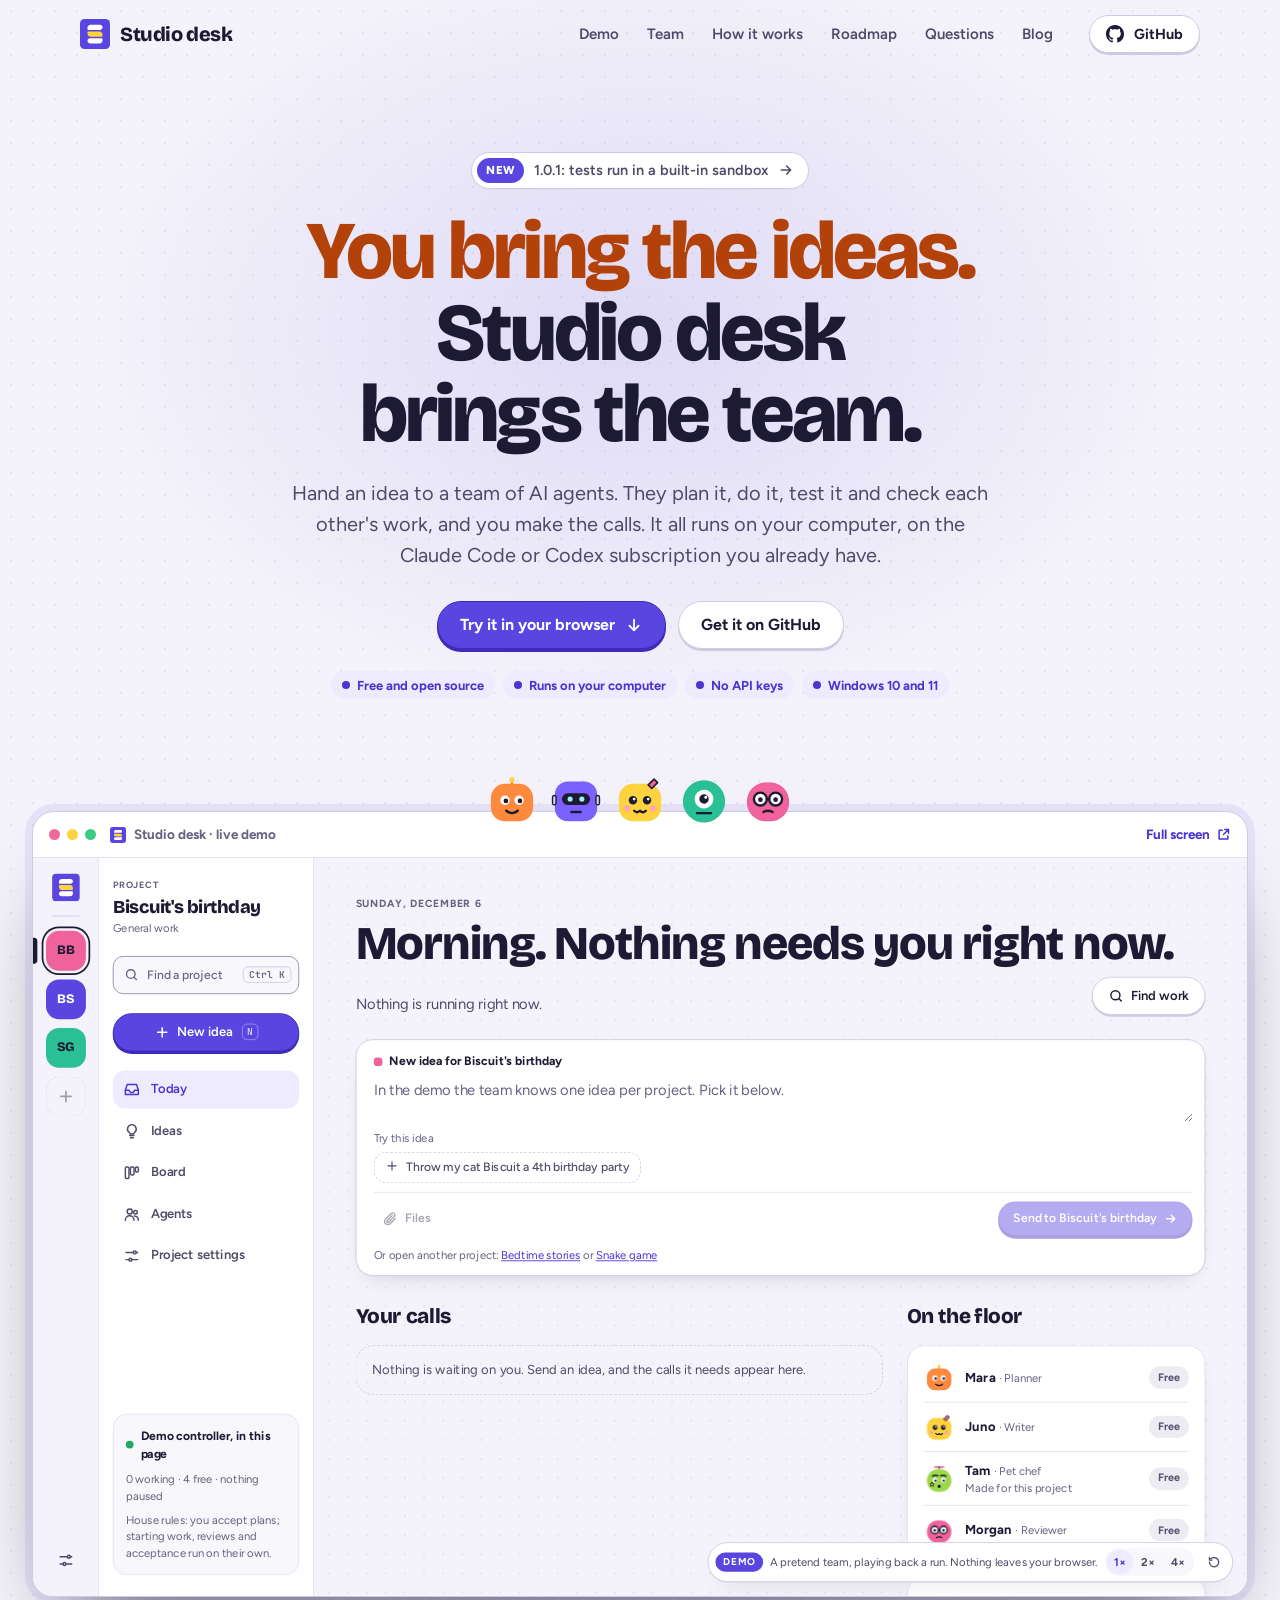
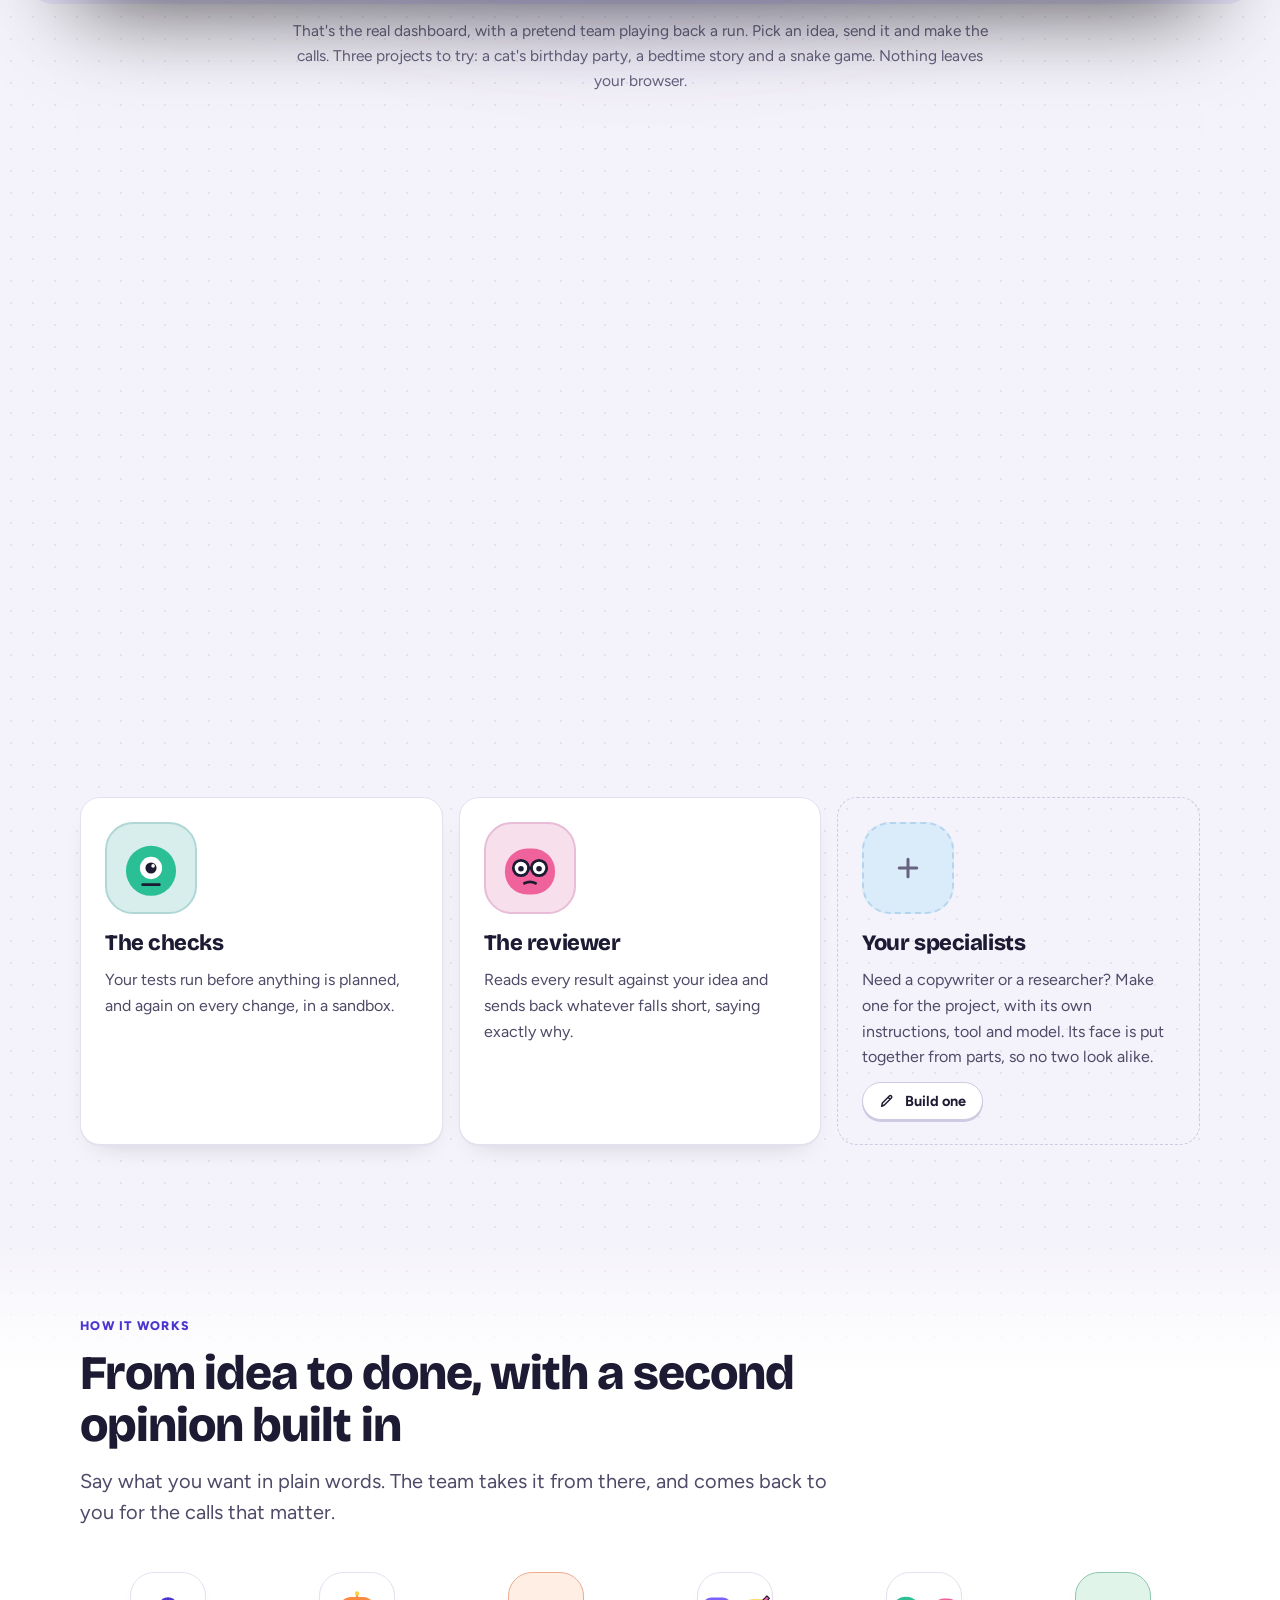
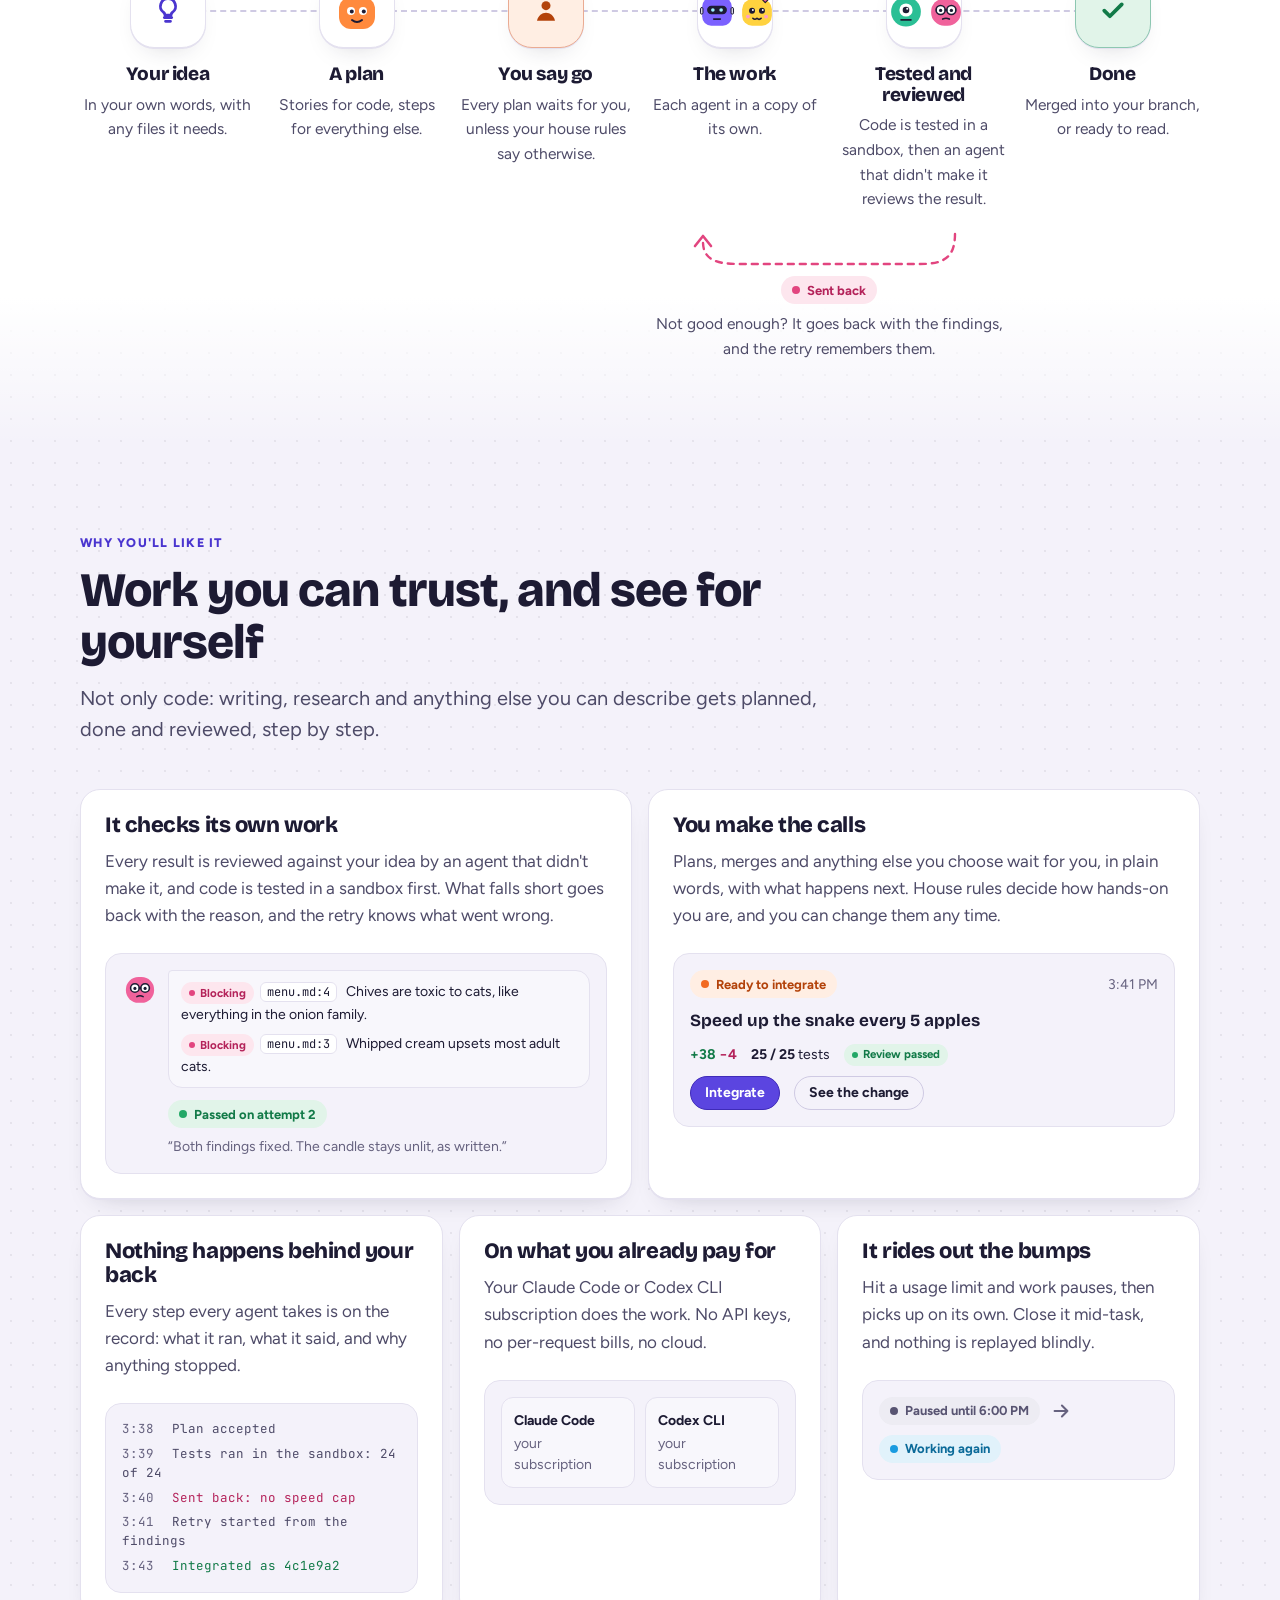
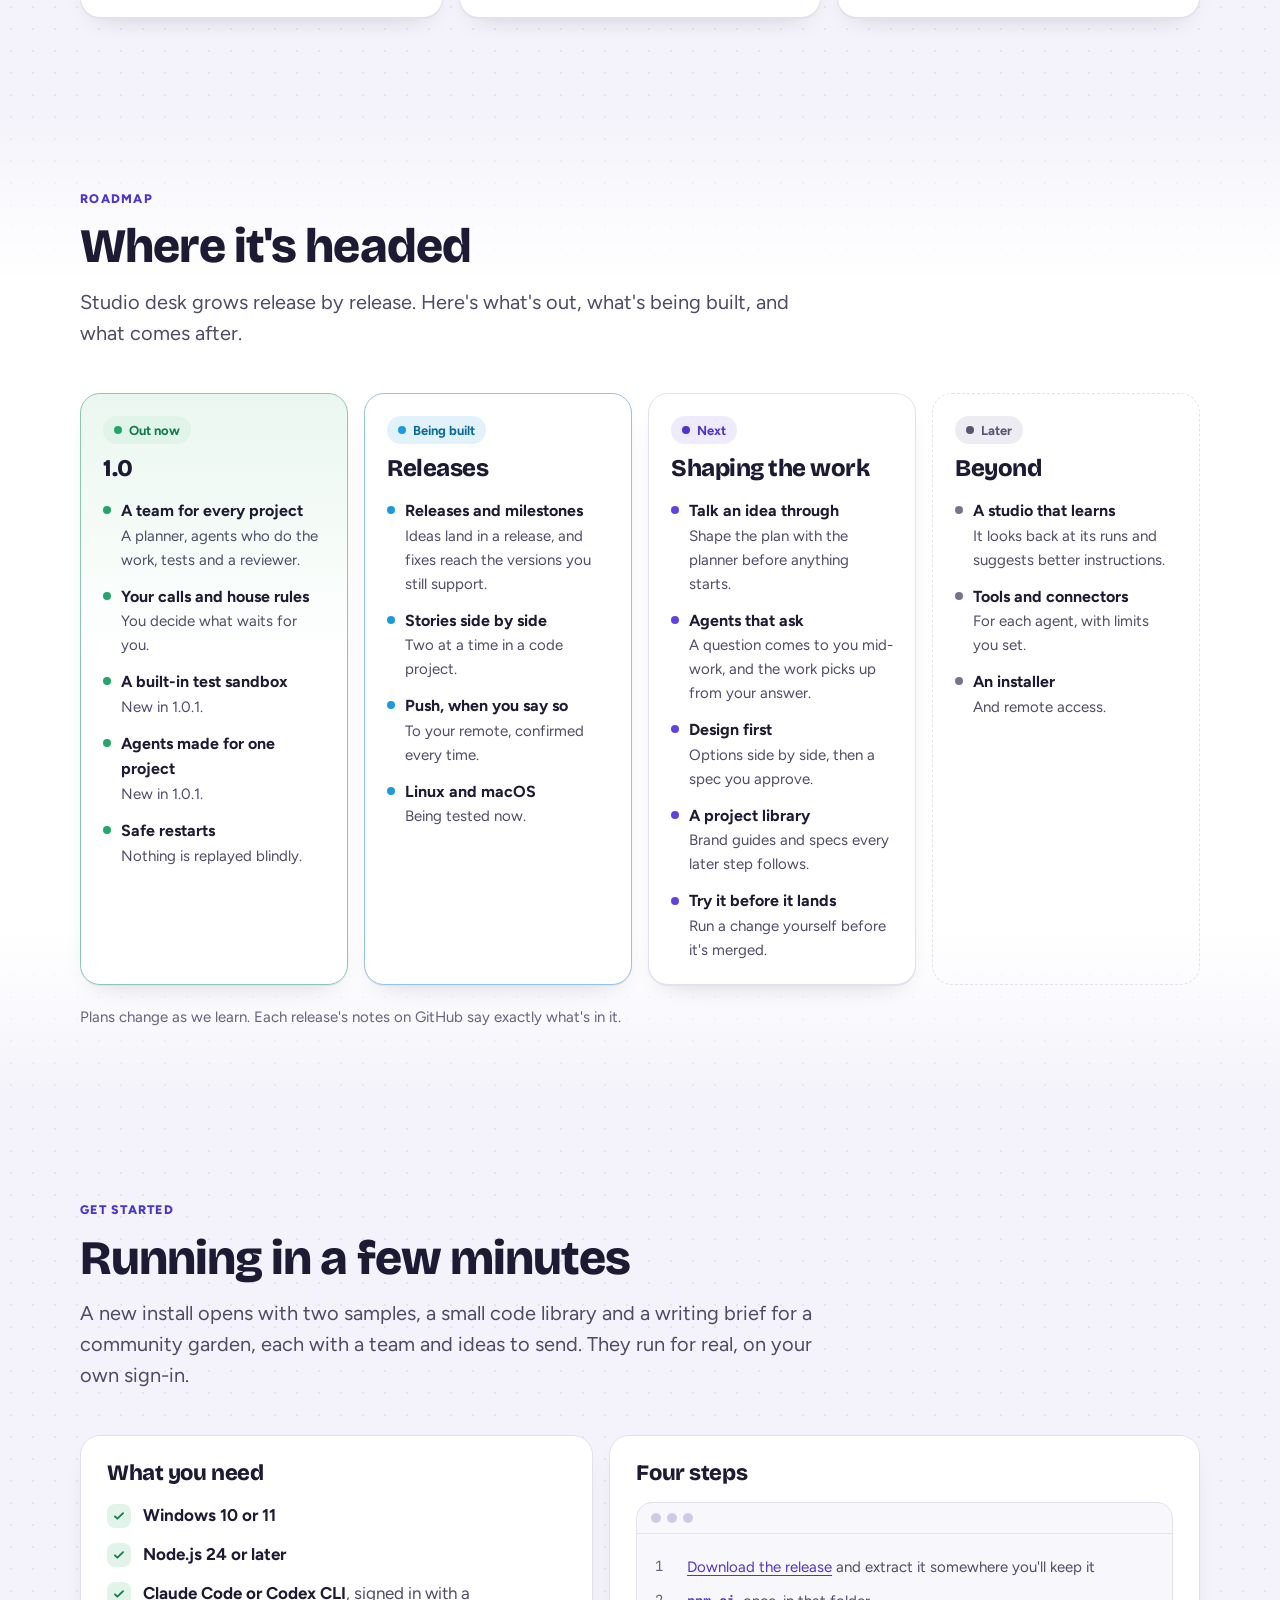
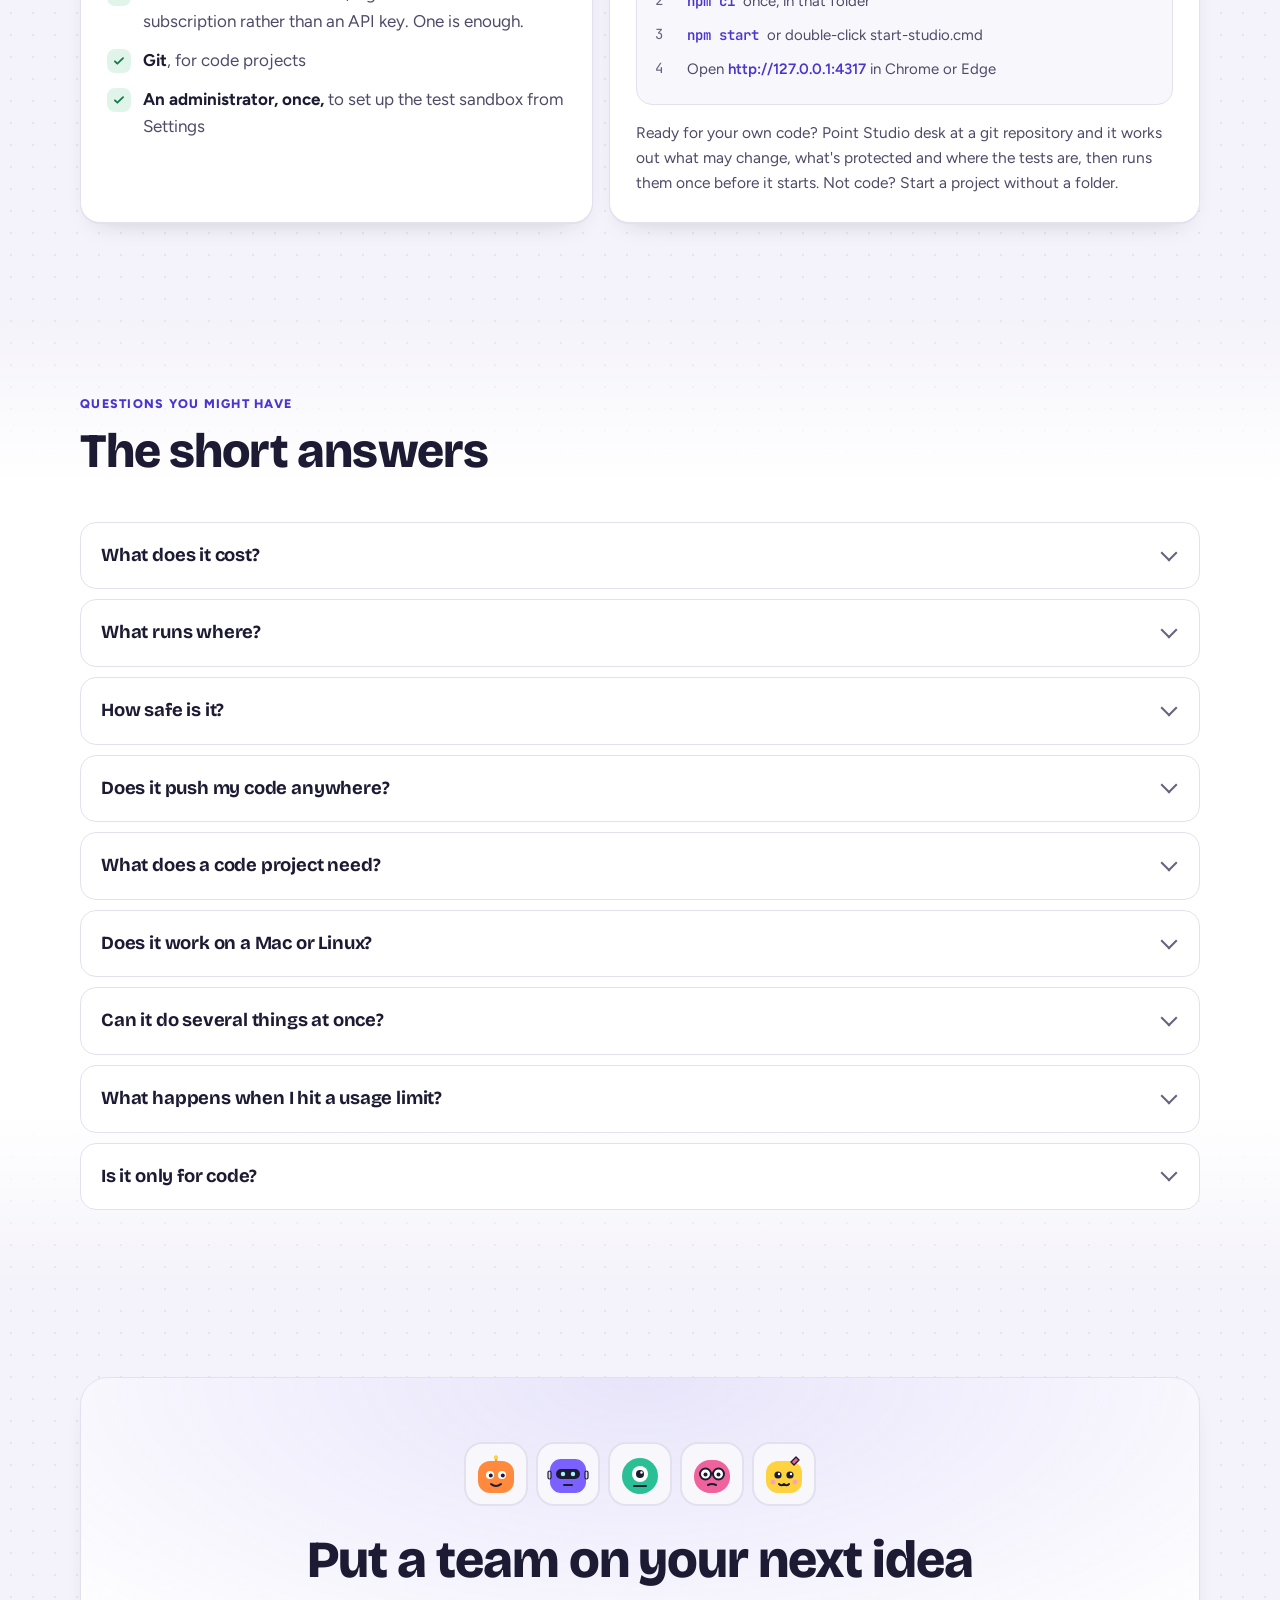
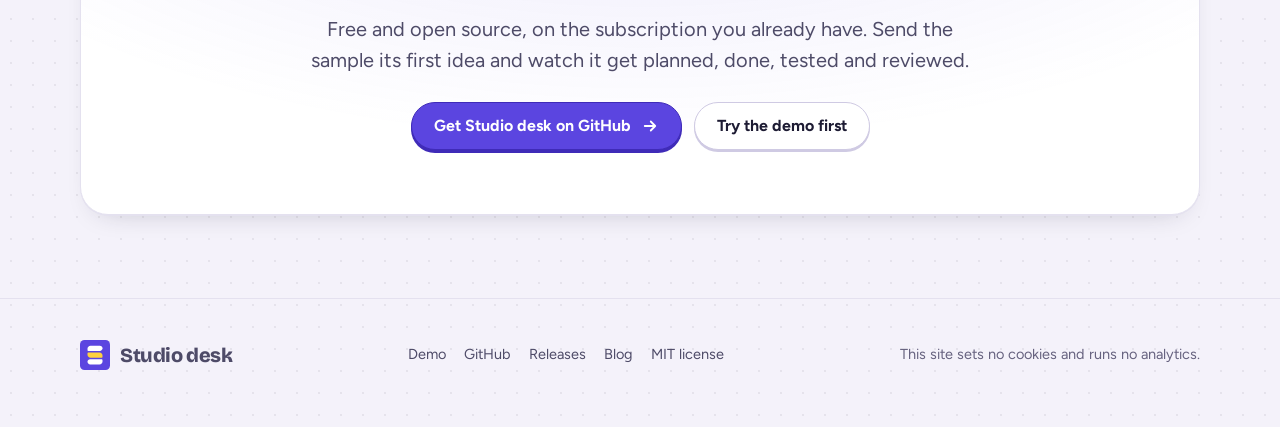
==== commit 90476f81: "A specialist builder behind the plus, and questions that span the page The plus on "Your specialists" ====
--- a/index.html
+++ b/index.html
@@ -174,17 +174,19 @@
               <p>Reads every result against your idea and sends back whatever falls short, saying exactly why.</p>
             </article>
             <article class="member member--yours reveal" style="--i: 2; --tint: #3db5f0" data-yours data-gaze>
-              <span class="member__face" data-yours-face>
-                <svg width="30" height="30" viewBox="0 0 24 24" fill="none" stroke="currentColor" stroke-width="2.4" stroke-linecap="round" aria-hidden="true"><path d="M12 5v14M5 12h14" /></svg>
-              </span>
+              <button type="button" class="member__face member__add" data-yours-open aria-label="Build a specialist" disabled>
+                <span class="member__spot" data-yours-face>
+                  <svg width="30" height="30" viewBox="0 0 24 24" fill="none" stroke="currentColor" stroke-width="2.4" stroke-linecap="round" aria-hidden="true"><path d="M12 5v14M5 12h14" /></svg>
+                </span>
+              </button>
               <h3>Your specialists <span class="member__made" data-yours-name></span></h3>
               <p>
                 Need a copywriter or a researcher? Make one for the project, with its own instructions, tool and model.
                 Its face is put together from parts, so no two look alike.
               </p>
-              <button type="button" class="btn btn--sm member__shuffle" data-yours-button hidden>
-                <svg width="16" height="16" viewBox="0 0 24 24" fill="none" stroke="currentColor" stroke-width="2.2" stroke-linecap="round" stroke-linejoin="round" aria-hidden="true"><path d="M4 7h3c5 0 5 10 10 10h3M4 17h3c2 0 3-1.6 4-3.5M20 7h-3c-2 0-3 1.6-4 3.5M17 4l3 3-3 3M17 14l3 3-3 3" /></svg>
-                Make one
+              <button type="button" class="btn btn--sm member__shuffle" data-yours-open hidden>
+                <svg width="16" height="16" viewBox="0 0 24 24" fill="none" stroke="currentColor" stroke-width="2.2" stroke-linecap="round" stroke-linejoin="round" aria-hidden="true"><path d="M4 20l1-5L15.5 4.5a2.1 2.1 0 0 1 3 3L8 18zM13.5 6.5l3 3" /></svg>
+                <span data-yours-label>Build one</span>
               </button>
             </article>
           </div>
@@ -482,6 +484,37 @@
       </section>
     </main>
 
+    <dialog class="builder" aria-labelledby="builder-title" data-builder>
+      <form method="dialog" class="builder__form">
+        <div class="builder__head">
+          <h2 id="builder-title">Build a specialist</h2>
+          <button type="submit" value="cancel" class="builder__close" aria-label="Close">
+            <svg width="20" height="20" viewBox="0 0 24 24" fill="none" stroke="currentColor" stroke-width="2.4" stroke-linecap="round" aria-hidden="true"><path d="M6 6l12 12M18 6L6 18" /></svg>
+          </button>
+        </div>
+        <div class="builder__body">
+          <div class="builder__hero" data-gaze>
+            <span class="builder__stage" data-builder-stage></span>
+            <label class="builder__name"><span class="sr">Name</span><input data-builder-name maxlength="20" autocomplete="off" spellcheck="false" /></label>
+            <div class="builder__roles" role="radiogroup" aria-label="Job" data-builder-roles></div>
+            <div class="builder__tools">
+              <button type="button" class="btn btn--sm" data-builder-shuffle>
+                <svg width="16" height="16" viewBox="0 0 24 24" fill="none" stroke="currentColor" stroke-width="2.2" stroke-linecap="round" stroke-linejoin="round" aria-hidden="true"><path d="M4 7h3c5 0 5 10 10 10h3M4 17h3c2 0 3-1.6 4-3.5M20 7h-3c-2 0-3 1.6-4 3.5M17 4l3 3-3 3M17 14l3 3-3 3" /></svg>
+                Shuffle
+              </button>
+              <button type="button" class="btn btn--sm btn--ghost" data-builder-state></button>
+            </div>
+            <p class="builder__meaning" aria-live="polite" data-builder-meaning></p>
+          </div>
+          <div class="builder__parts" data-builder-parts></div>
+        </div>
+        <div class="builder__foot">
+          <p>In the app you also give it its instructions, its AI tool and model, and the project it works on.</p>
+          <button type="submit" value="done" class="btn btn--primary">Add to the team</button>
+        </div>
+      </form>
+    </dialog>
+
     <footer class="footer">
       <div class="wrap footer__inner">
         <a class="brand" href="./"><img src="assets/logo.svg" alt="" width="30" height="30" />Studio desk</a>
--- a/assets/site.css
+++ b/assets/site.css
@@ -255,6 +255,14 @@
 .btn--primary:hover {
   color: #fff;
 }
+.btn--ghost {
+  border-color: transparent;
+  background: transparent;
+  box-shadow: none;
+}
+.btn--ghost:hover {
+  background: var(--surface-2);
+}
 .btn--sm {
   min-height: 38px;
   padding: 0 16px;
@@ -732,6 +740,237 @@
 .member__shuffle {
   justify-self: start;
 }
+/* The plus on "Your specialists" opens the builder; once a specialist is made, its face sits there instead. */
+.member__add {
+  padding: 0;
+  font: inherit;
+  cursor: pointer;
+}
+.member__add:disabled {
+  cursor: default;
+}
+.member__add:not(:disabled):hover {
+  border-color: var(--tint);
+  color: var(--ink);
+}
+.member__spot {
+  display: grid;
+  place-items: center;
+}
+
+/* The specialist builder: the app's face picker (FacePicker in its design system), in a dialog. The face, large,
+   in the state shown; beside it a row of choices for each part, each choice the face with that one part changed. */
+.builder {
+  width: min(1000px, calc(100vw - 24px));
+  max-width: none;
+  max-height: calc(100dvh - 24px);
+  padding: 0;
+  border: 1.5px solid var(--line-2);
+  border-radius: 24px;
+  background: var(--surface);
+  color: var(--ink);
+  box-shadow: var(--shadow-lift);
+}
+.builder::backdrop {
+  background: rgba(10, 9, 18, 0.62);
+  backdrop-filter: blur(4px);
+}
+.builder[open] {
+  animation: enter 0.35s var(--ease);
+}
+.builder__form {
+  display: flex;
+  flex-direction: column;
+  max-height: calc(100dvh - 28px);
+}
+.builder__head {
+  display: flex;
+  align-items: center;
+  justify-content: space-between;
+  gap: 16px;
+  padding: 20px 24px 4px;
+}
+.builder__head h2 {
+  font-size: 26px;
+}
+.builder__close {
+  display: grid;
+  place-items: center;
+  width: 40px;
+  height: 40px;
+  border: 0;
+  border-radius: 50%;
+  background: transparent;
+  color: var(--ink-2);
+  cursor: pointer;
+}
+.builder__close:hover {
+  background: var(--surface-2);
+  color: var(--ink);
+}
+.builder__body {
+  display: flex;
+  flex-wrap: wrap;
+  gap: 26px;
+  align-items: flex-start;
+  padding: 16px 24px 20px;
+  overflow-y: auto;
+}
+.builder__hero {
+  flex: 0 0 280px;
+  display: flex;
+  flex-direction: column;
+  align-items: center;
+  gap: 14px;
+  text-align: center;
+}
+.builder__stage {
+  display: inline-grid;
+  place-items: center;
+  width: 196px;
+  height: 196px;
+  border-radius: 34px;
+  background: var(--surface-2);
+}
+.builder__name {
+  width: 100%;
+}
+.builder__name input {
+  width: 100%;
+  padding: 4px 8px;
+  border: 1.5px dashed transparent;
+  border-radius: 12px;
+  background: transparent;
+  color: var(--ink);
+  font: 800 28px/1.15 var(--font-display);
+  letter-spacing: -0.02em;
+  text-align: center;
+}
+.builder__name input:hover,
+.builder__name input:focus {
+  border-color: var(--line-2);
+  outline: none;
+}
+.builder__roles {
+  display: flex;
+  flex-wrap: wrap;
+  justify-content: center;
+  gap: 6px;
+}
+.builder__role {
+  min-height: 30px;
+  padding: 0 11px;
+  border: 1.5px solid var(--line);
+  border-radius: 999px;
+  background: var(--surface-2);
+  color: var(--ink-2);
+  font: 700 13px/1 var(--font-sans);
+  cursor: pointer;
+}
+.builder__role:hover {
+  border-color: var(--line-2);
+  color: var(--ink);
+}
+.builder__role[aria-checked='true'] {
+  border-color: var(--brand);
+  background: var(--brand-soft);
+  color: var(--brand-text);
+}
+.builder__tools {
+  display: flex;
+  flex-wrap: wrap;
+  justify-content: center;
+  gap: 8px;
+}
+.builder__meaning {
+  min-height: 2.9em;
+  color: var(--ink-3);
+  font-size: 14.5px;
+}
+.builder__parts {
+  flex: 1 1 520px;
+  min-width: 0;
+  display: flex;
+  flex-direction: column;
+  gap: 16px;
+}
+.partrow {
+  display: flex;
+  flex-direction: column;
+  gap: 8px;
+}
+.partrow__opts {
+  display: flex;
+  flex-wrap: wrap;
+  gap: 8px;
+}
+.partopt {
+  display: inline-grid;
+  place-items: center;
+  width: 56px;
+  height: 56px;
+  padding: 0;
+  border-radius: 16px;
+  border: 1.5px solid var(--line);
+  background: var(--surface-2);
+  cursor: pointer;
+  transition:
+    transform 0.2s var(--ease),
+    border-color 0.2s;
+}
+.partopt:hover {
+  border-color: var(--line-2);
+  transform: translateY(-2px);
+}
+.partopt[aria-checked='true'] {
+  border-color: var(--brand);
+  background: var(--brand-soft);
+  box-shadow: 0 0 0 1px var(--brand);
+}
+.colorpick {
+  width: 32px;
+  height: 32px;
+  padding: 0;
+  border-radius: 50%;
+  border: 2px solid var(--surface);
+  box-shadow: 0 0 0 1.5px var(--line-2);
+  cursor: pointer;
+  transition: transform 0.2s var(--ease);
+}
+.colorpick:hover {
+  transform: scale(1.1);
+}
+.colorpick[aria-checked='true'] {
+  box-shadow: 0 0 0 2.5px var(--brand);
+}
+.builder__foot {
+  display: flex;
+  flex-wrap: wrap;
+  align-items: center;
+  justify-content: space-between;
+  gap: 12px 20px;
+  padding: 16px 24px 20px;
+  border-top: 1.5px solid var(--line);
+}
+.builder__foot p {
+  color: var(--ink-3);
+  font-size: 14.5px;
+  max-width: 34em;
+}
+@media (max-width: 760px) {
+  .builder__hero {
+    flex: 1 1 100%;
+  }
+  .builder__stage {
+    width: 150px;
+    height: 150px;
+  }
+  .partopt {
+    width: 48px;
+    height: 48px;
+    border-radius: 14px;
+  }
+}
 
 /* How it works: one loop, with the way back drawn under the review */
 .loop {
@@ -1268,7 +1507,6 @@
 .faq {
   display: grid;
   gap: 10px;
-  max-width: 820px;
 }
 .faq details {
   border-radius: var(--radius-lg);
@@ -1521,6 +1759,57 @@
 .sd-avatar[data-state='stuck'] .sd-avatar__whole {
   transform: rotate(-6deg);
 }
+.sd-avatar .sd-avatar__mouth-alt {
+  opacity: 0;
+}
+.sd-avatar[data-state='talking'] .sd-avatar__mouth {
+  animation: sd-avatar-talk 0.38s steps(1) infinite;
+}
+.sd-avatar[data-state='talking'] .sd-avatar__mouth-alt {
+  opacity: 1;
+  animation: sd-avatar-talk-alt 0.38s steps(1) infinite;
+}
+.sd-avatar-ring {
+  display: inline-flex;
+  border-radius: 30%;
+  box-shadow:
+    0 0 0 4px var(--surface-2),
+    0 0 0 7px var(--live-dot);
+  animation: sd-avatar-ring calc(2s * var(--tempo, 1)) ease-out var(--delay, 0s) infinite;
+}
+@keyframes sd-avatar-talk {
+  0% {
+    opacity: 1;
+  }
+  50% {
+    opacity: 0;
+  }
+}
+@keyframes sd-avatar-talk-alt {
+  0% {
+    opacity: 0;
+  }
+  50% {
+    opacity: 1;
+  }
+}
+@keyframes sd-avatar-ring {
+  0% {
+    box-shadow:
+      0 0 0 4px var(--surface-2),
+      0 0 0 7px var(--live-dot);
+  }
+  70% {
+    box-shadow:
+      0 0 0 4px var(--surface-2),
+      0 0 0 16px transparent;
+  }
+  100% {
+    box-shadow:
+      0 0 0 4px var(--surface-2),
+      0 0 0 7px transparent;
+  }
+}
 
 @keyframes enter {
   from {
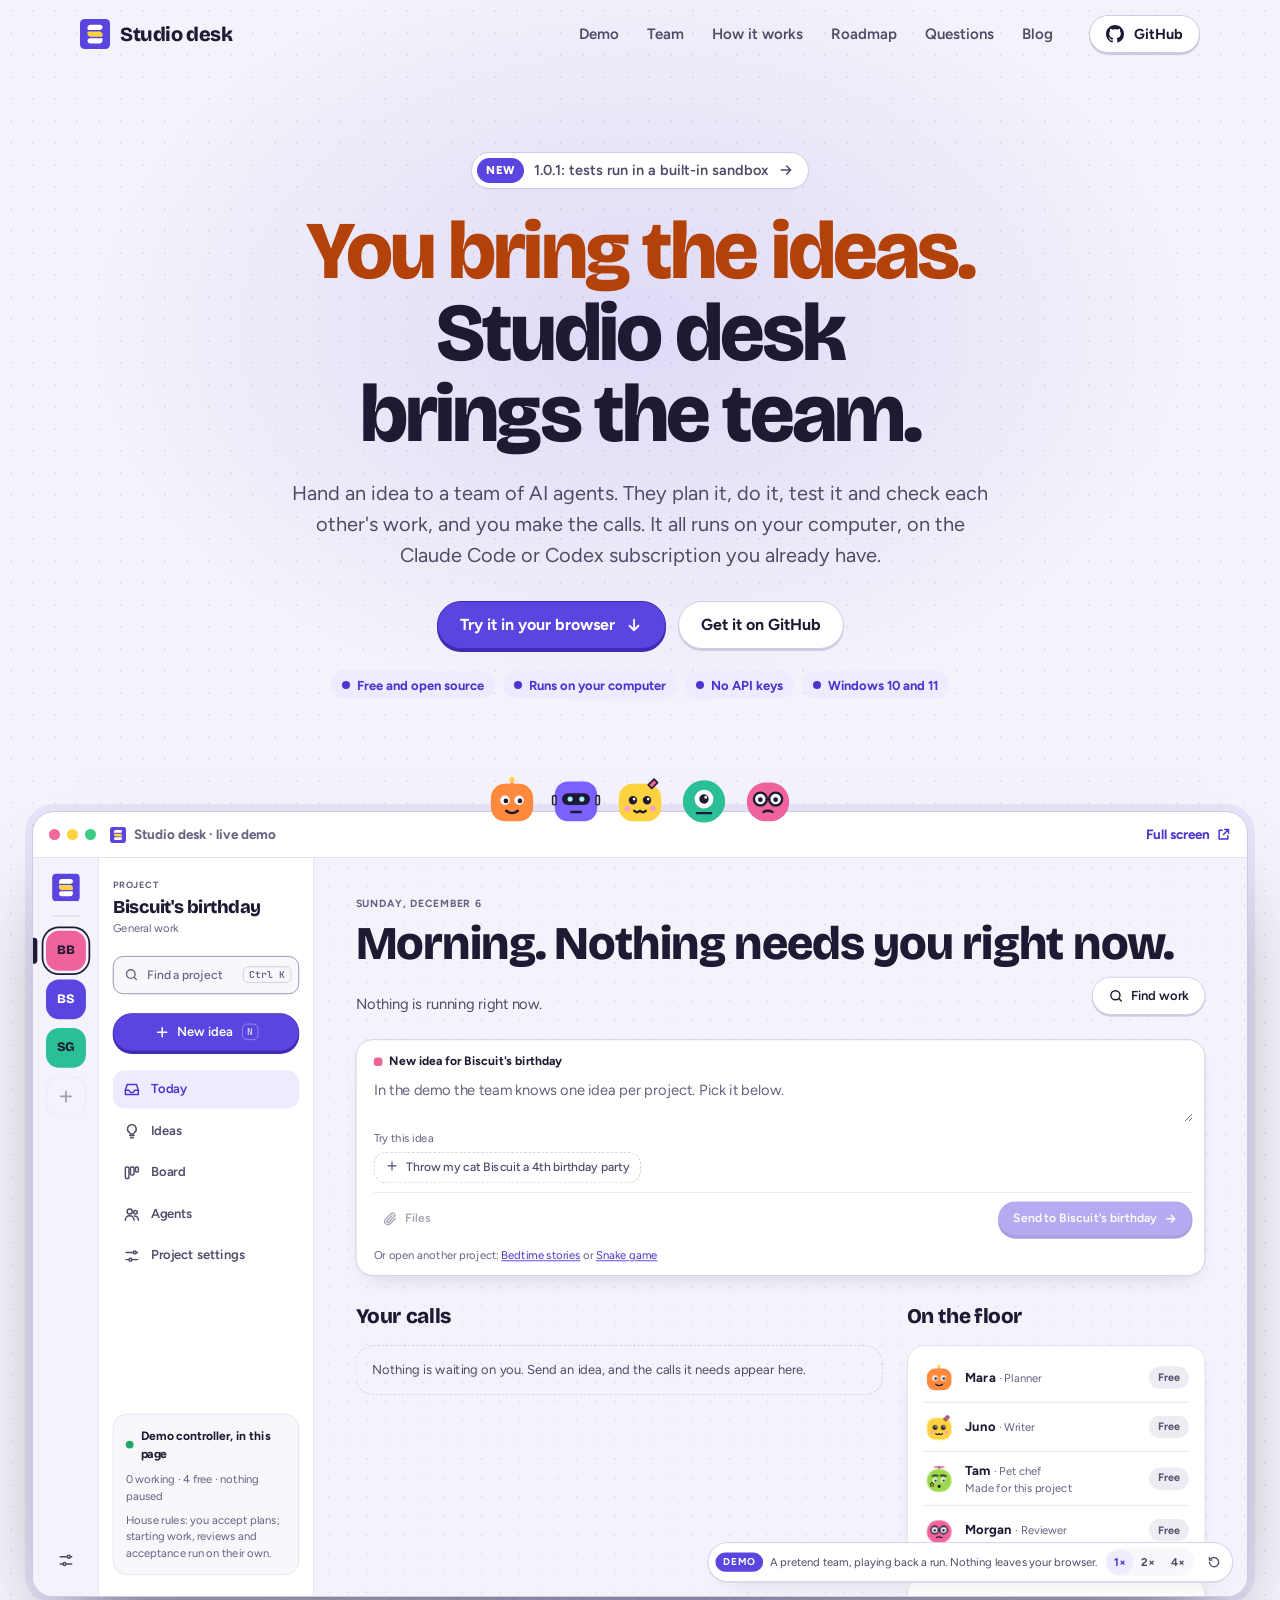
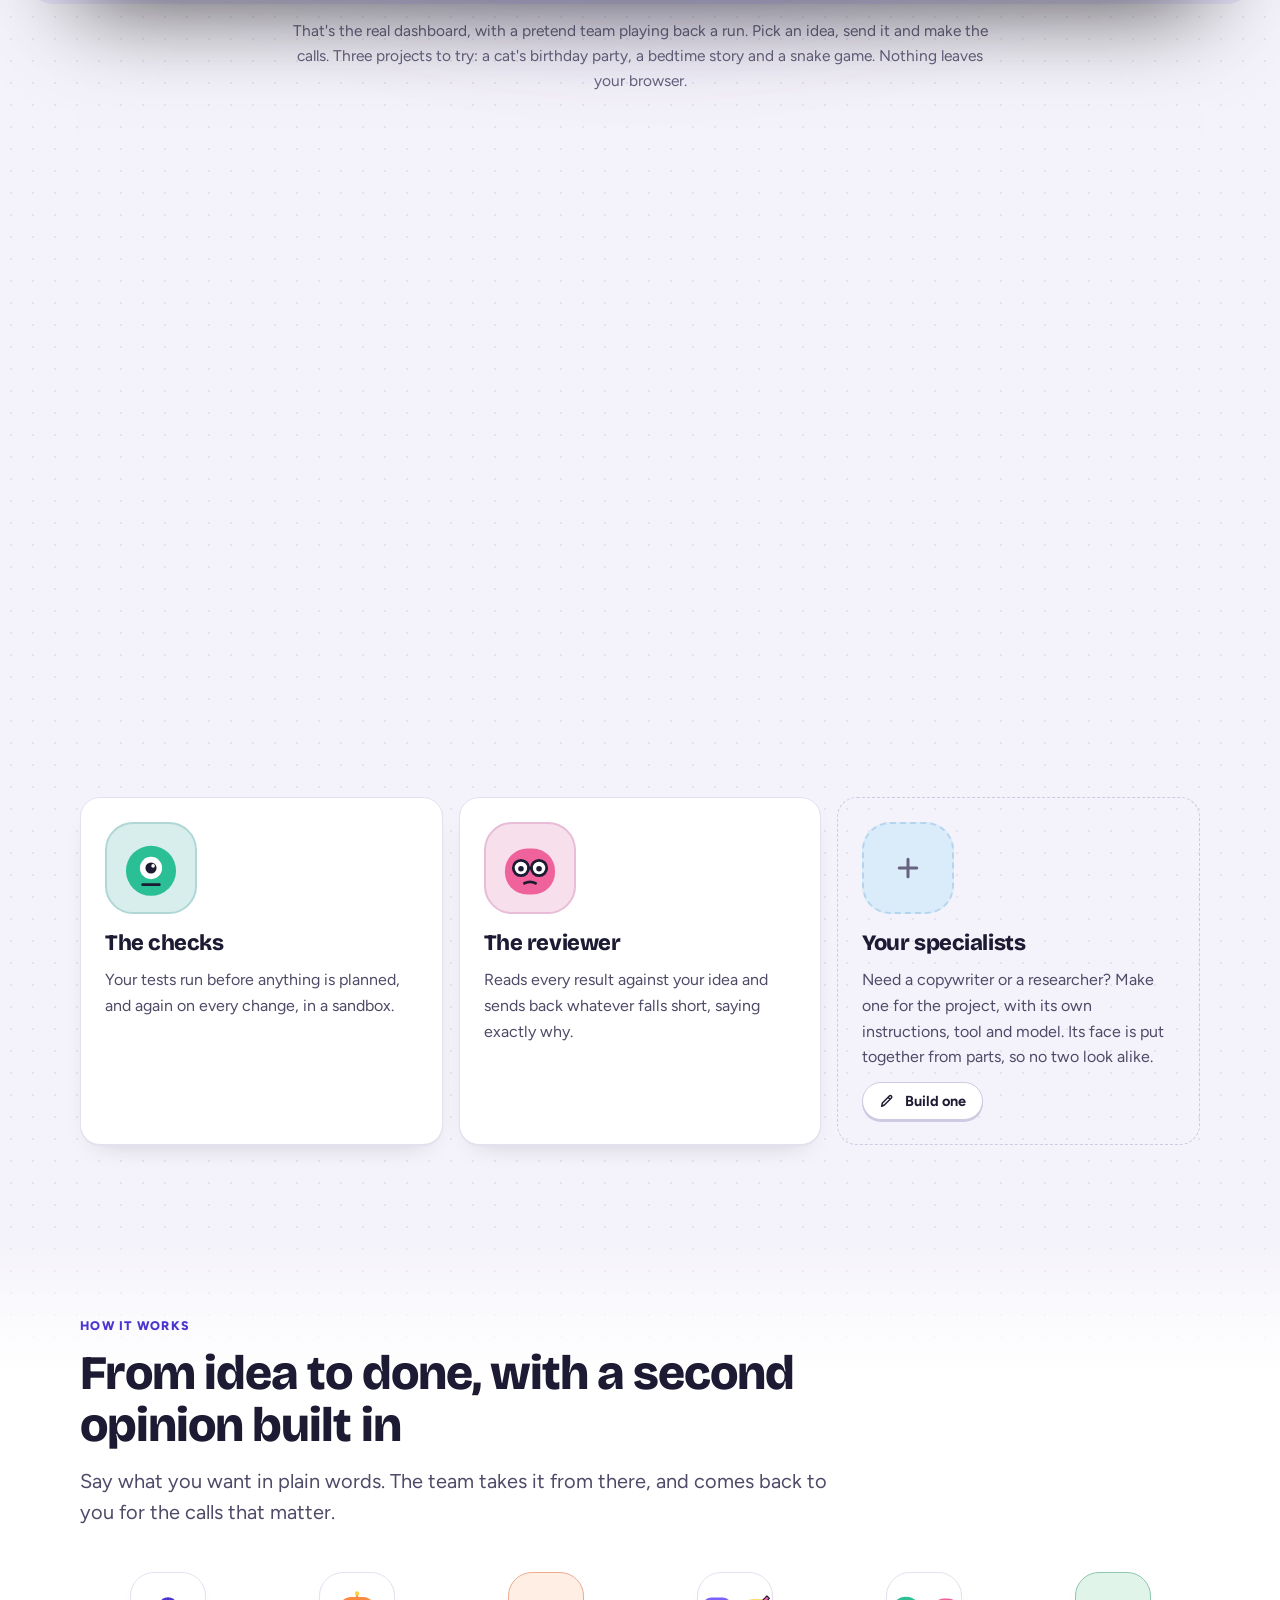
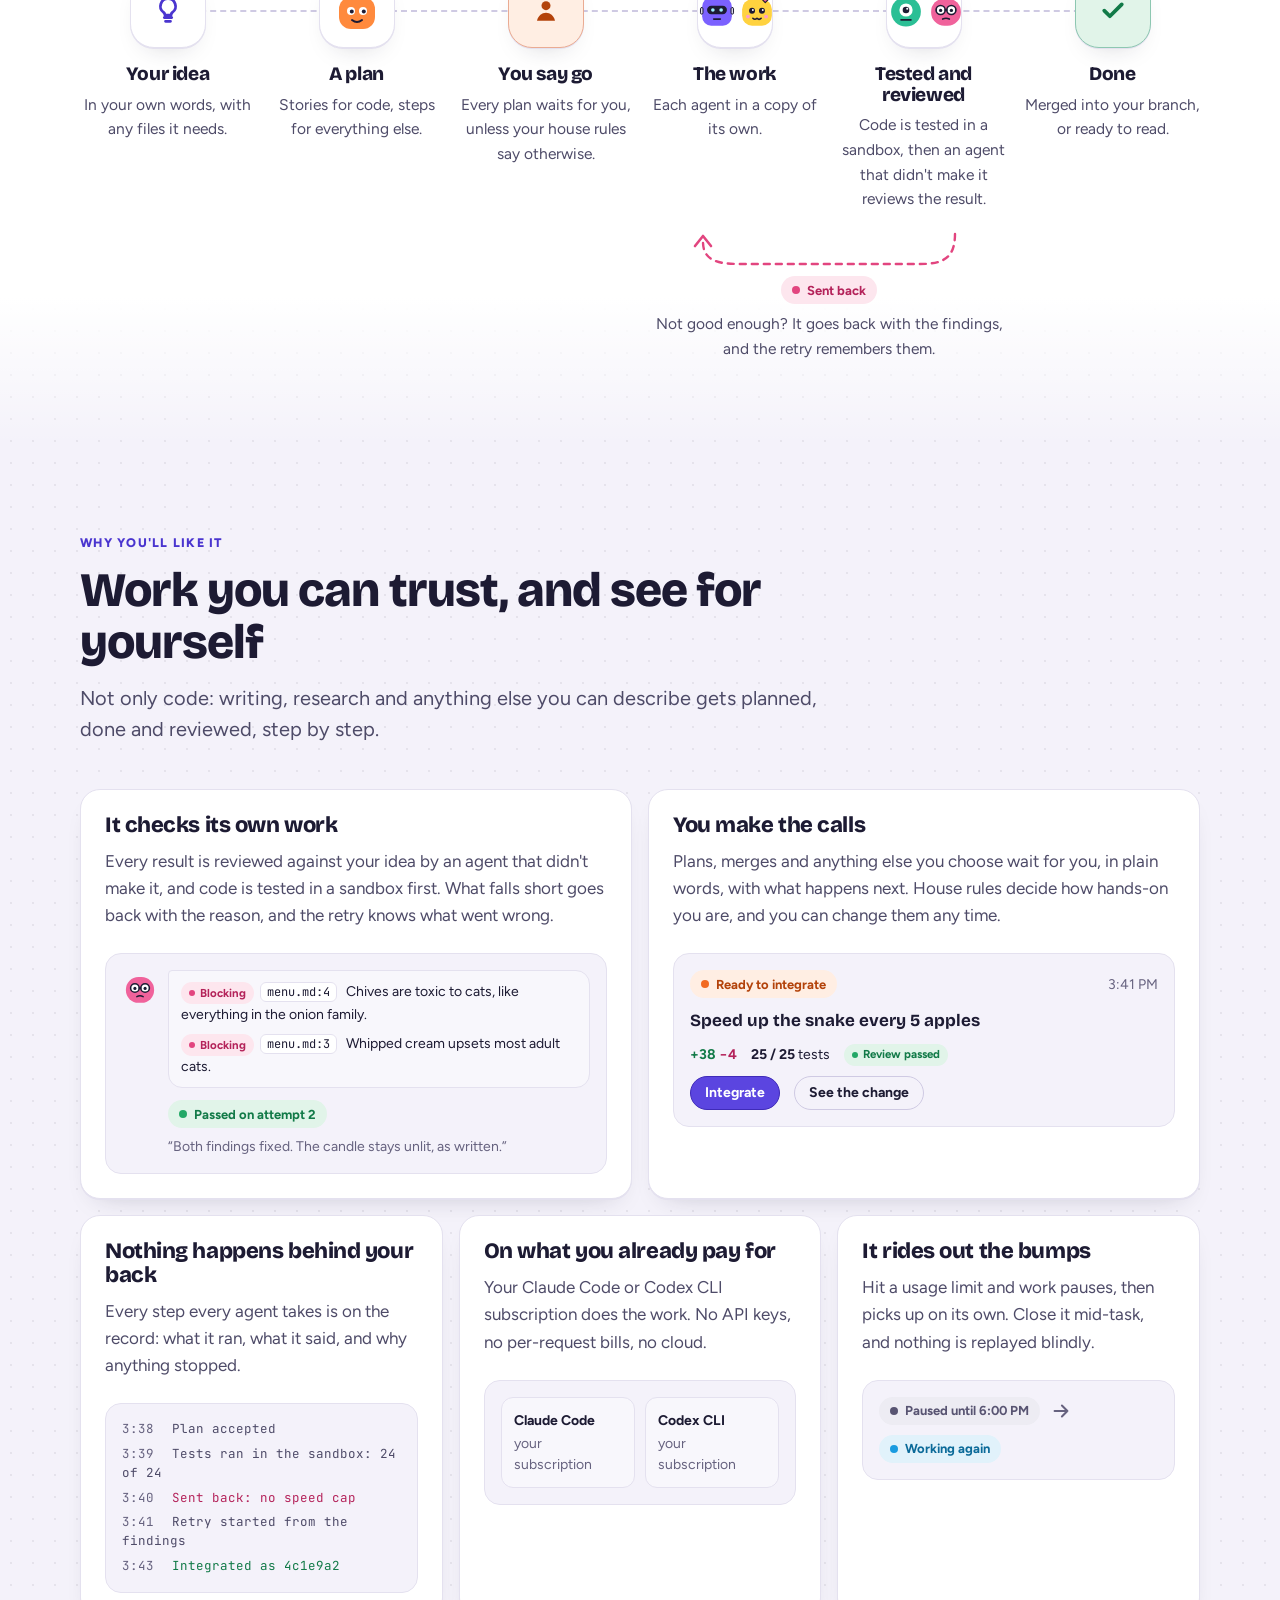
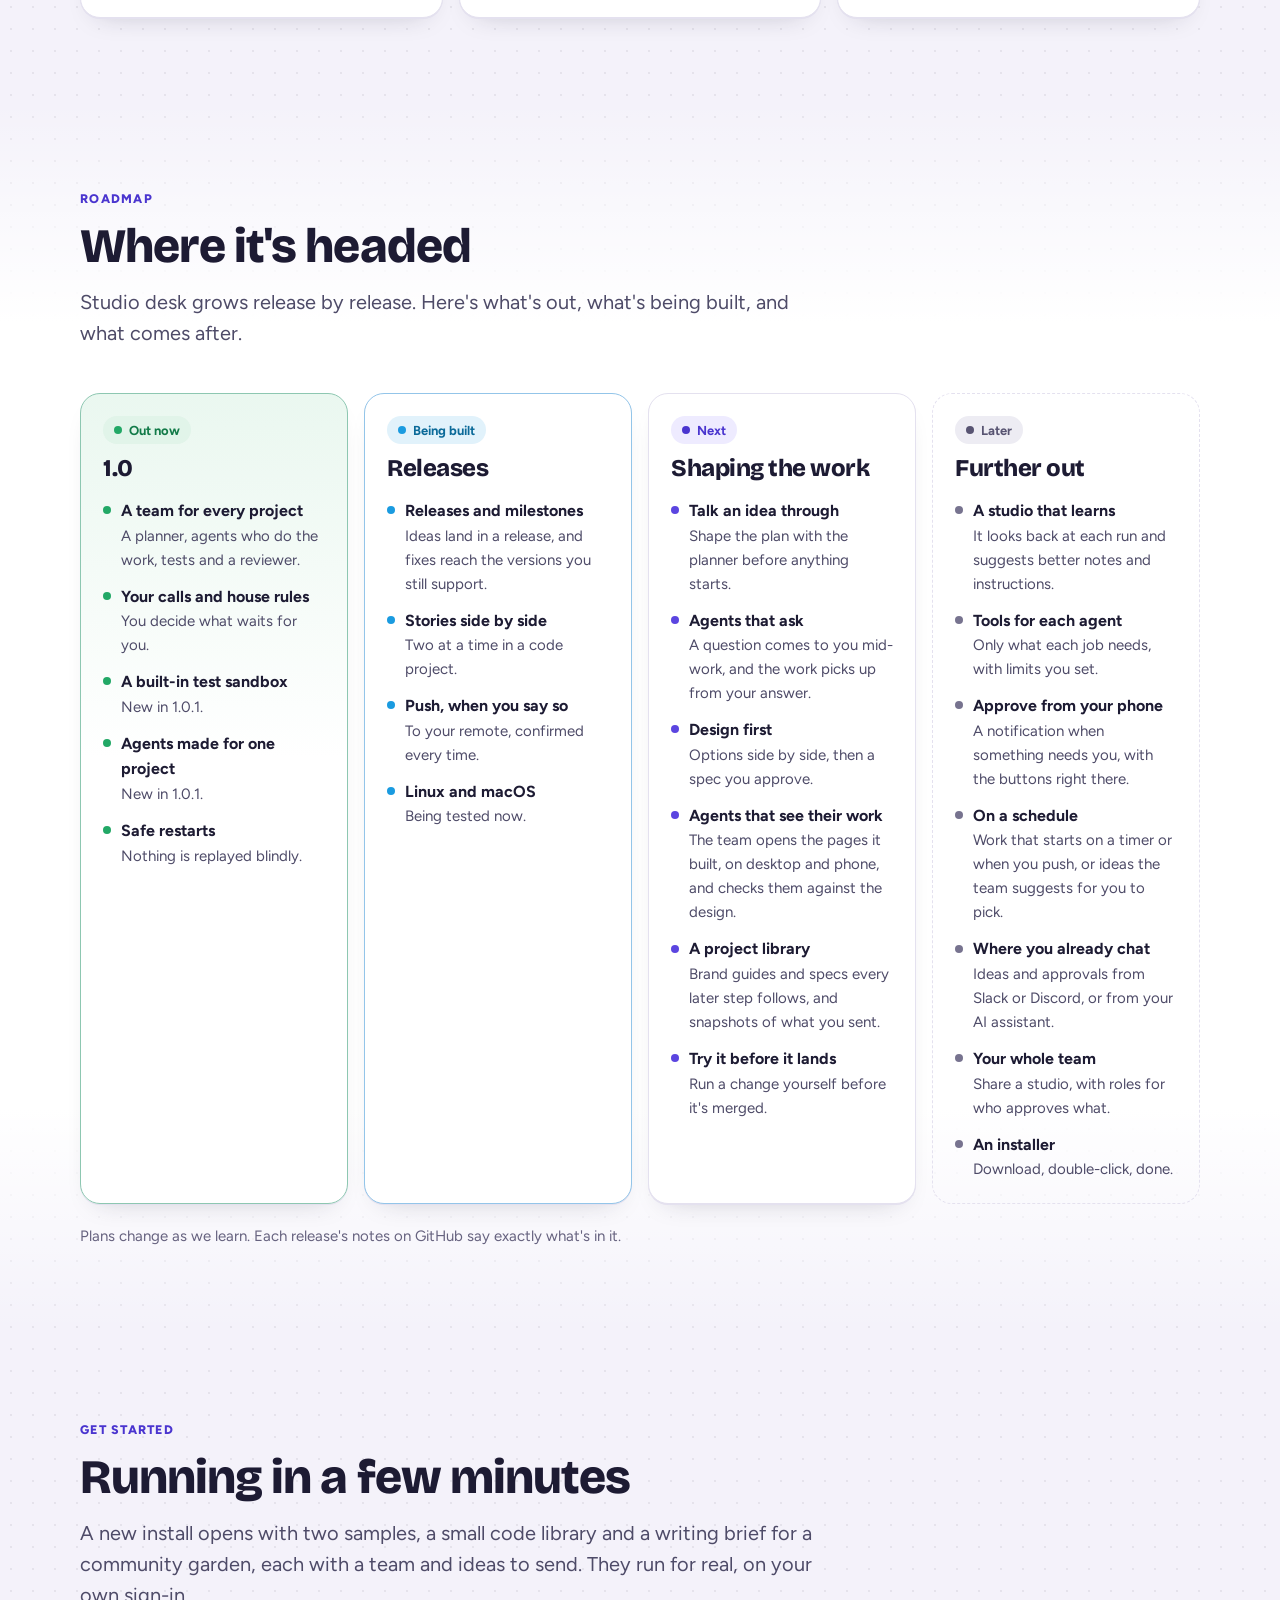
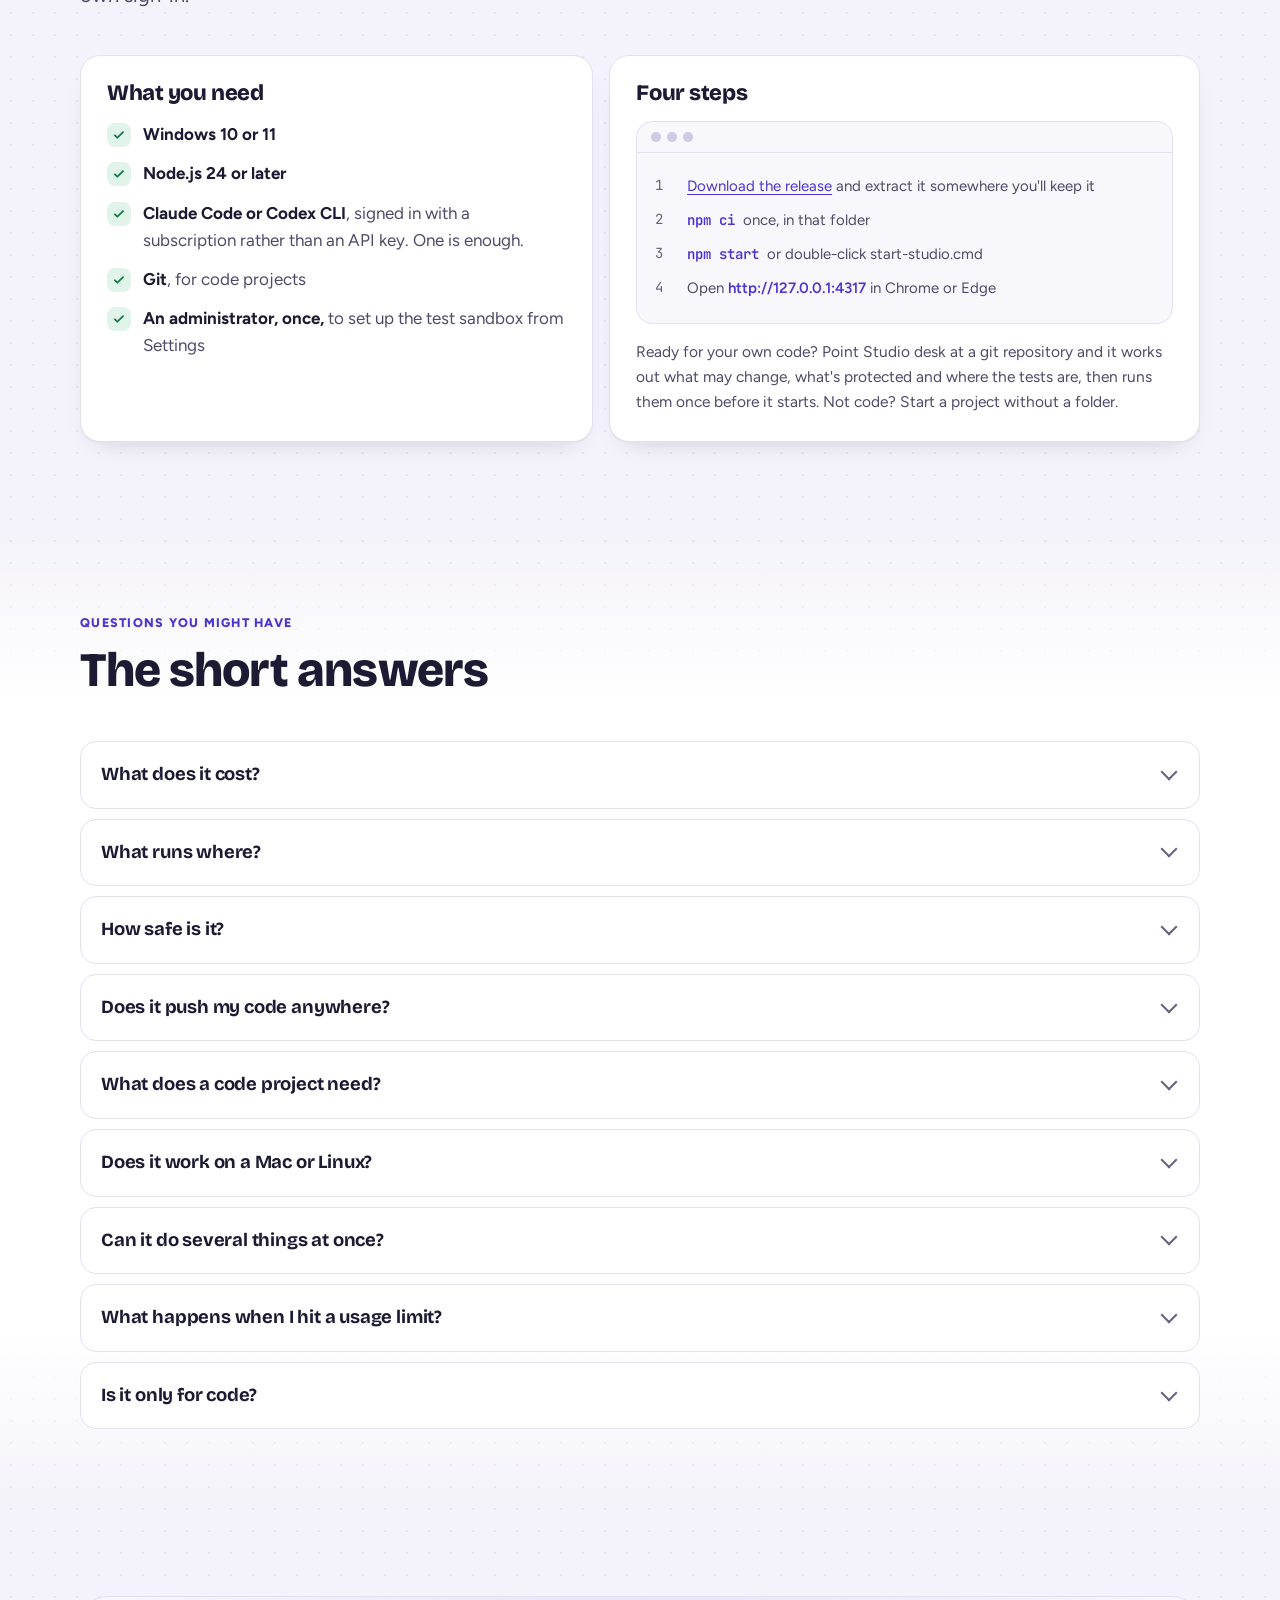
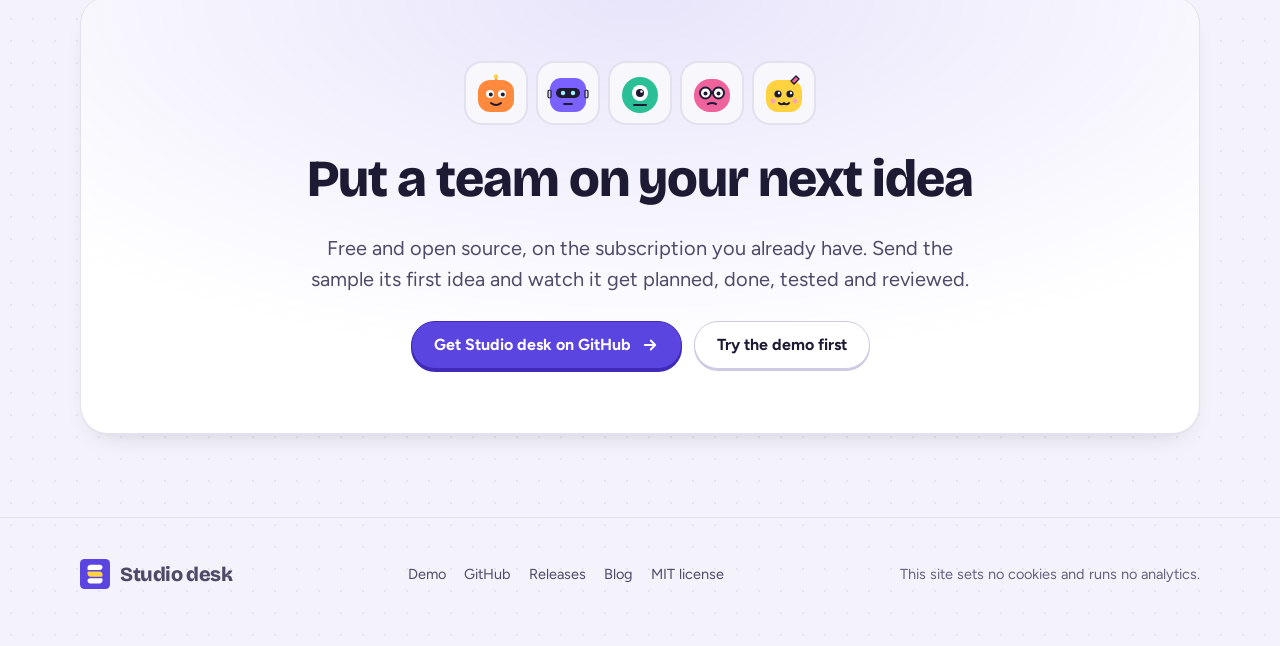
==== commit 61712379: "The roadmap names what a visitor would look forward to: agents that see their work, approving from a" ====
--- a/index.html
+++ b/index.html
@@ -353,17 +353,22 @@
                 <li><strong>Talk an idea through</strong><span>Shape the plan with the planner before anything starts.</span></li>
                 <li><strong>Agents that ask</strong><span>A question comes to you mid-work, and the work picks up from your answer.</span></li>
                 <li><strong>Design first</strong><span>Options side by side, then a spec you approve.</span></li>
-                <li><strong>A project library</strong><span>Brand guides and specs every later step follows.</span></li>
+                <li><strong>Agents that see their work</strong><span>The team opens the pages it built, on desktop and phone, and checks them against the design.</span></li>
+                <li><strong>A project library</strong><span>Brand guides and specs every later step follows, and snapshots of what you sent.</span></li>
                 <li><strong>Try it before it lands</strong><span>Run a change yourself before it's merged.</span></li>
               </ul>
             </section>
             <section class="lane lane--later card reveal" style="--i: 3" aria-labelledby="lane-later">
               <span class="chip"><span class="chip__dot"></span>Later</span>
-              <h3 id="lane-later">Beyond</h3>
+              <h3 id="lane-later">Further out</h3>
               <ul>
-                <li><strong>A studio that learns</strong><span>It looks back at its runs and suggests better instructions.</span></li>
-                <li><strong>Tools and connectors</strong><span>For each agent, with limits you set.</span></li>
-                <li><strong>An installer</strong><span>And remote access.</span></li>
+                <li><strong>A studio that learns</strong><span>It looks back at each run and suggests better notes and instructions.</span></li>
+                <li><strong>Tools for each agent</strong><span>Only what each job needs, with limits you set.</span></li>
+                <li><strong>Approve from your phone</strong><span>A notification when something needs you, with the buttons right there.</span></li>
+                <li><strong>On a schedule</strong><span>Work that starts on a timer or when you push, or ideas the team suggests for you to pick.</span></li>
+                <li><strong>Where you already chat</strong><span>Ideas and approvals from Slack or Discord, or from your AI assistant.</span></li>
+                <li><strong>Your whole team</strong><span>Share a studio, with roles for who approves what.</span></li>
+                <li><strong>An installer</strong><span>Download, double-click, done.</span></li>
               </ul>
             </section>
           </div>
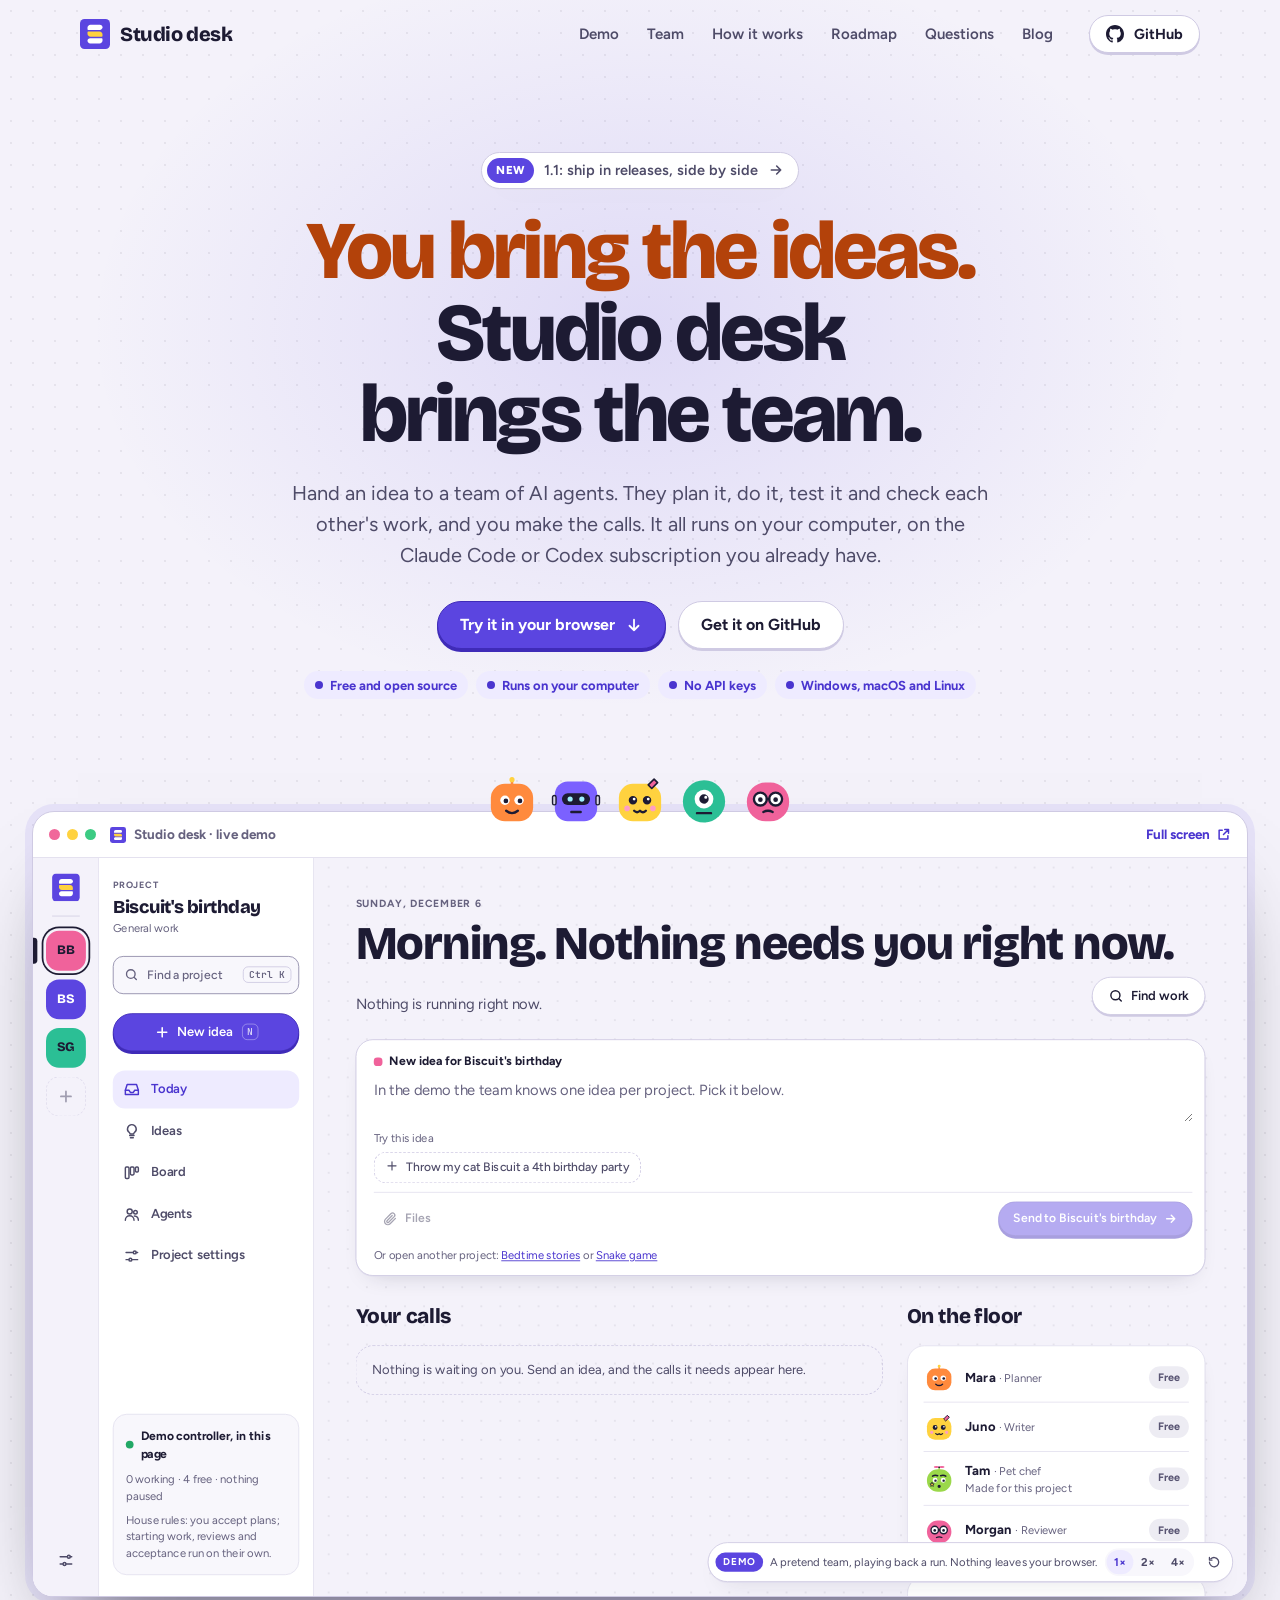
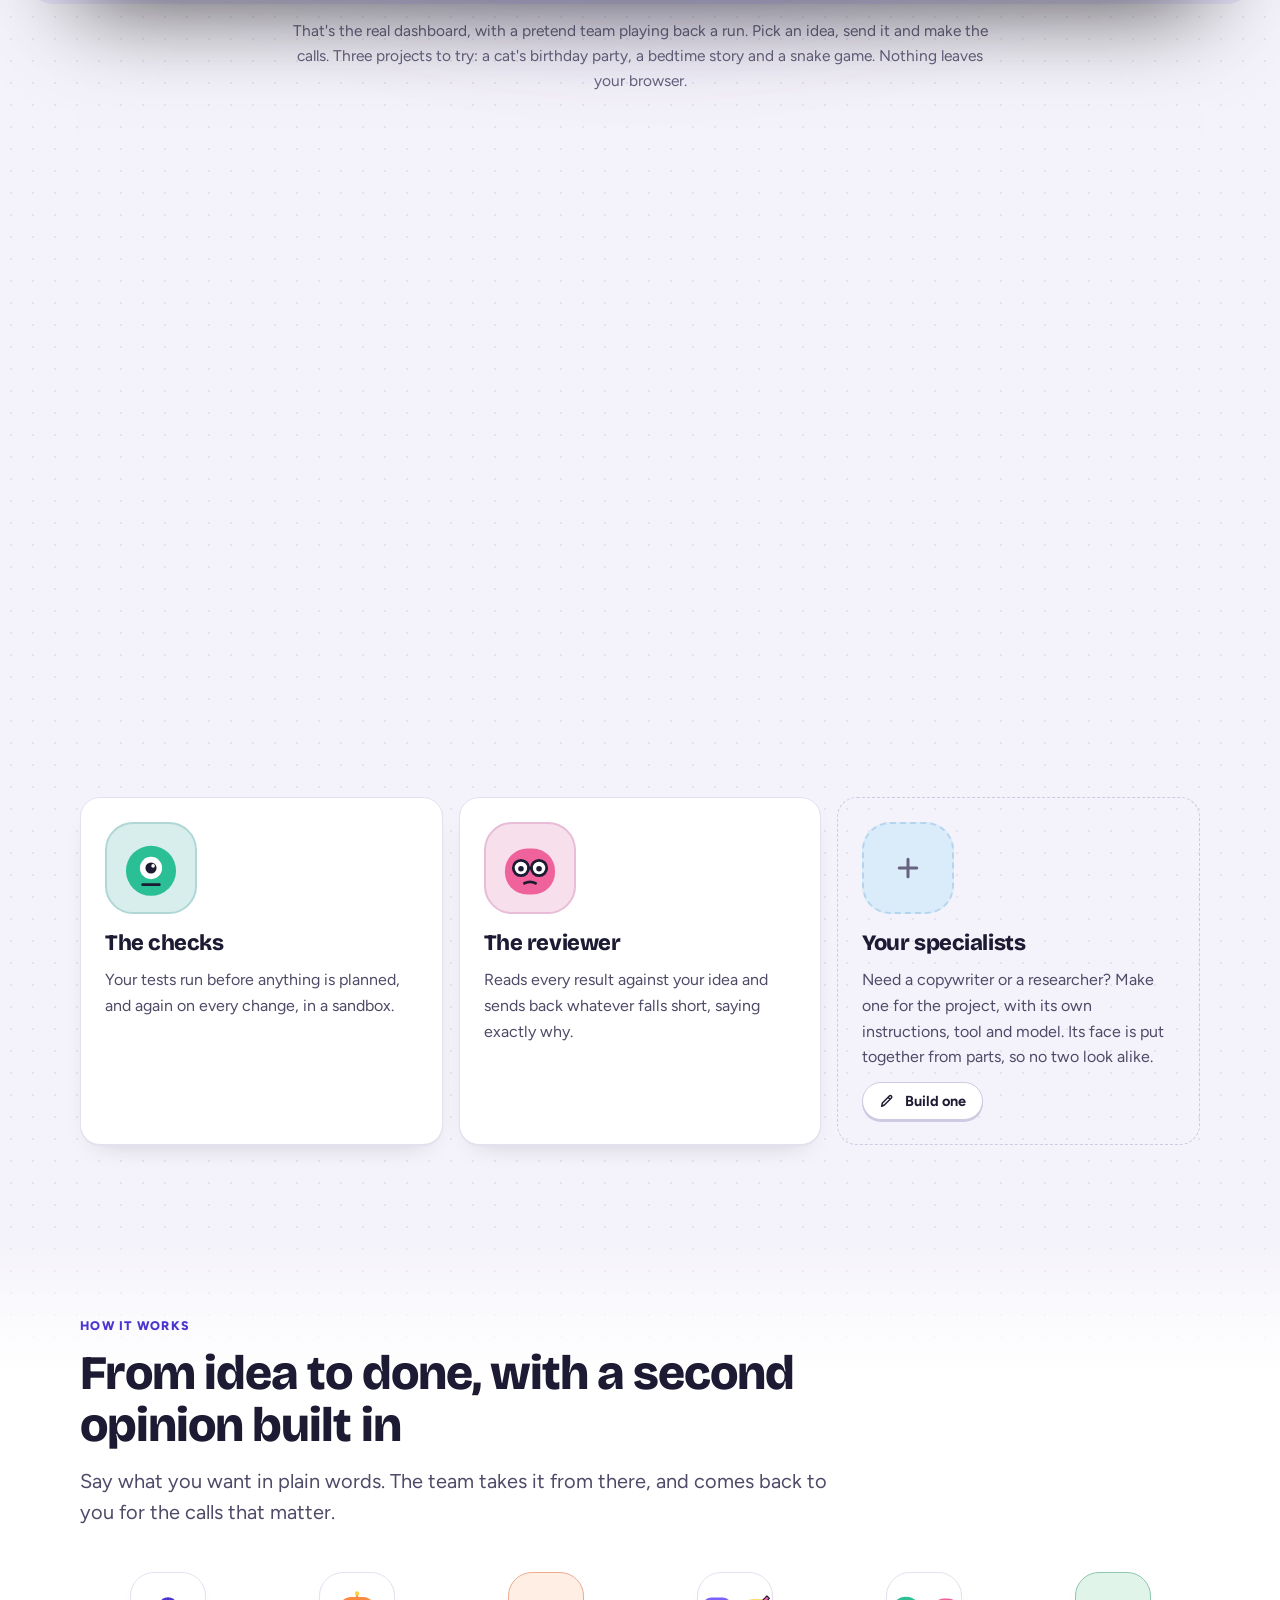
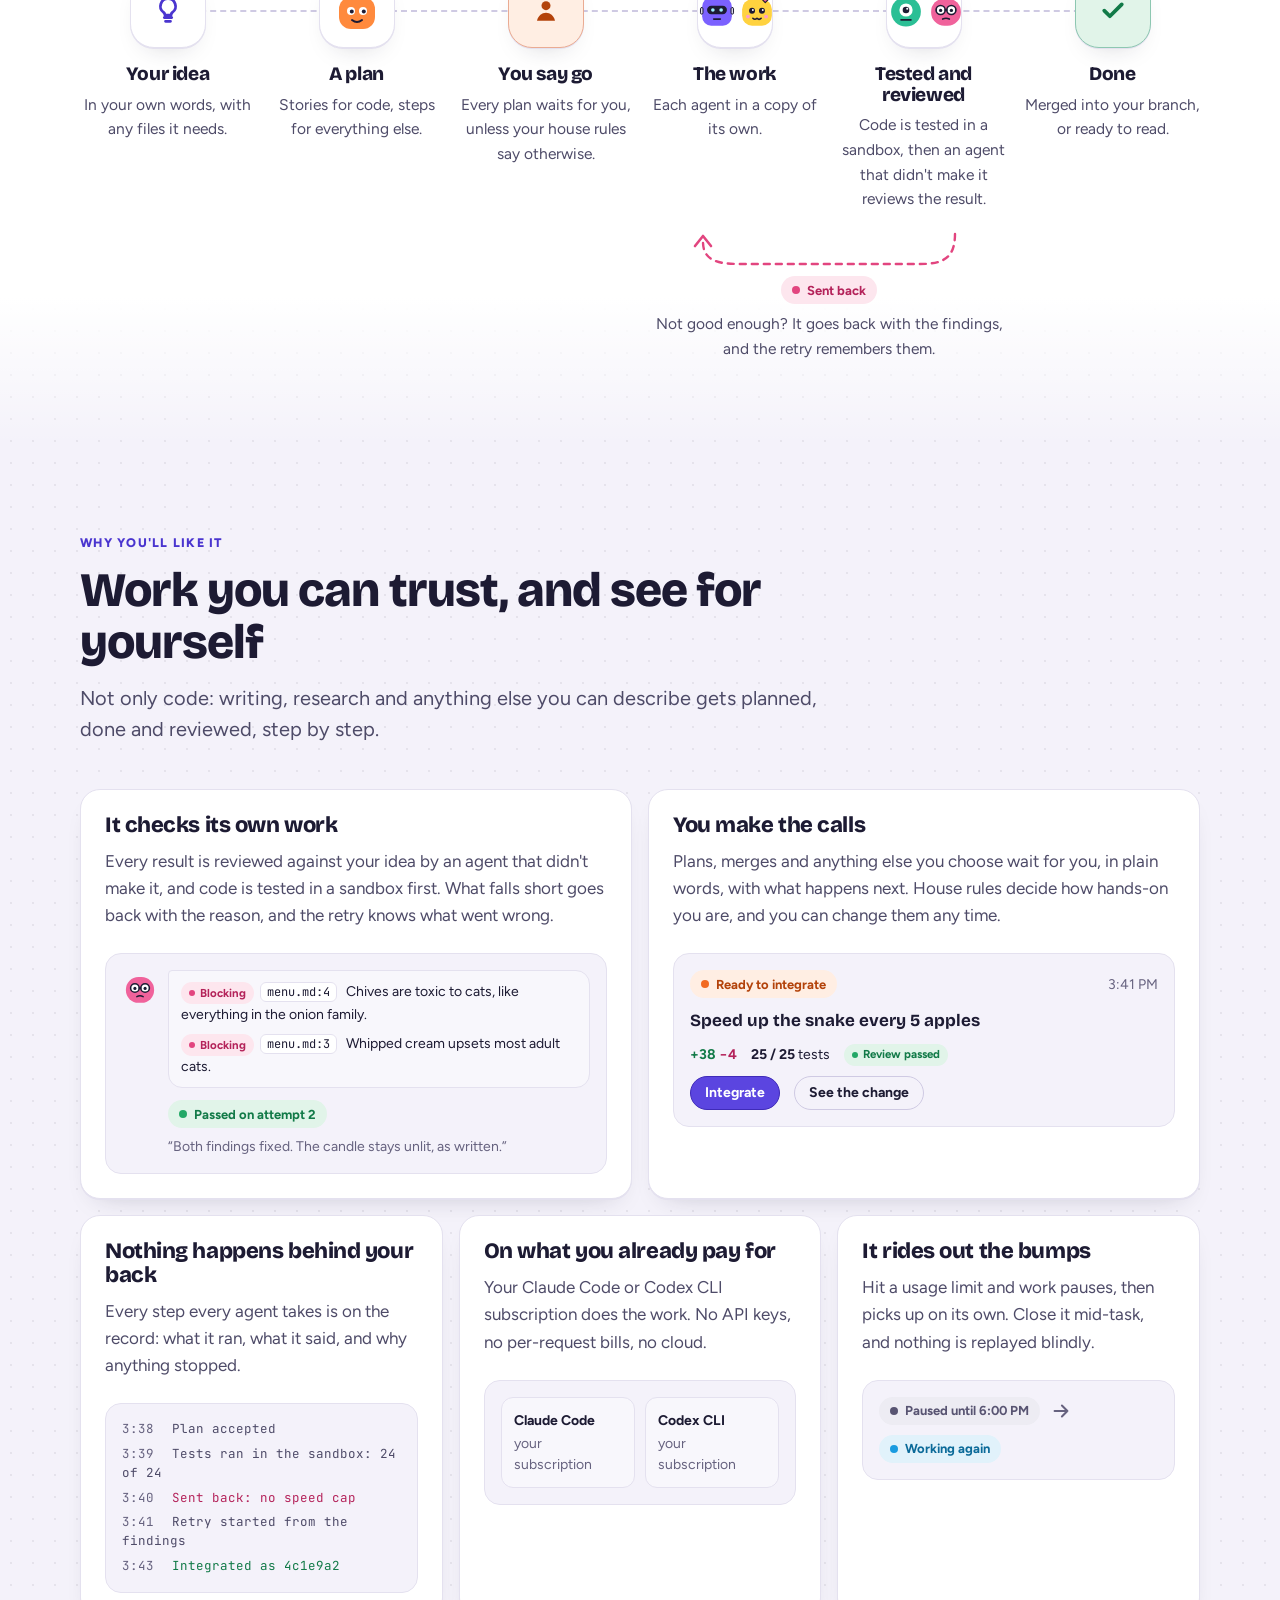
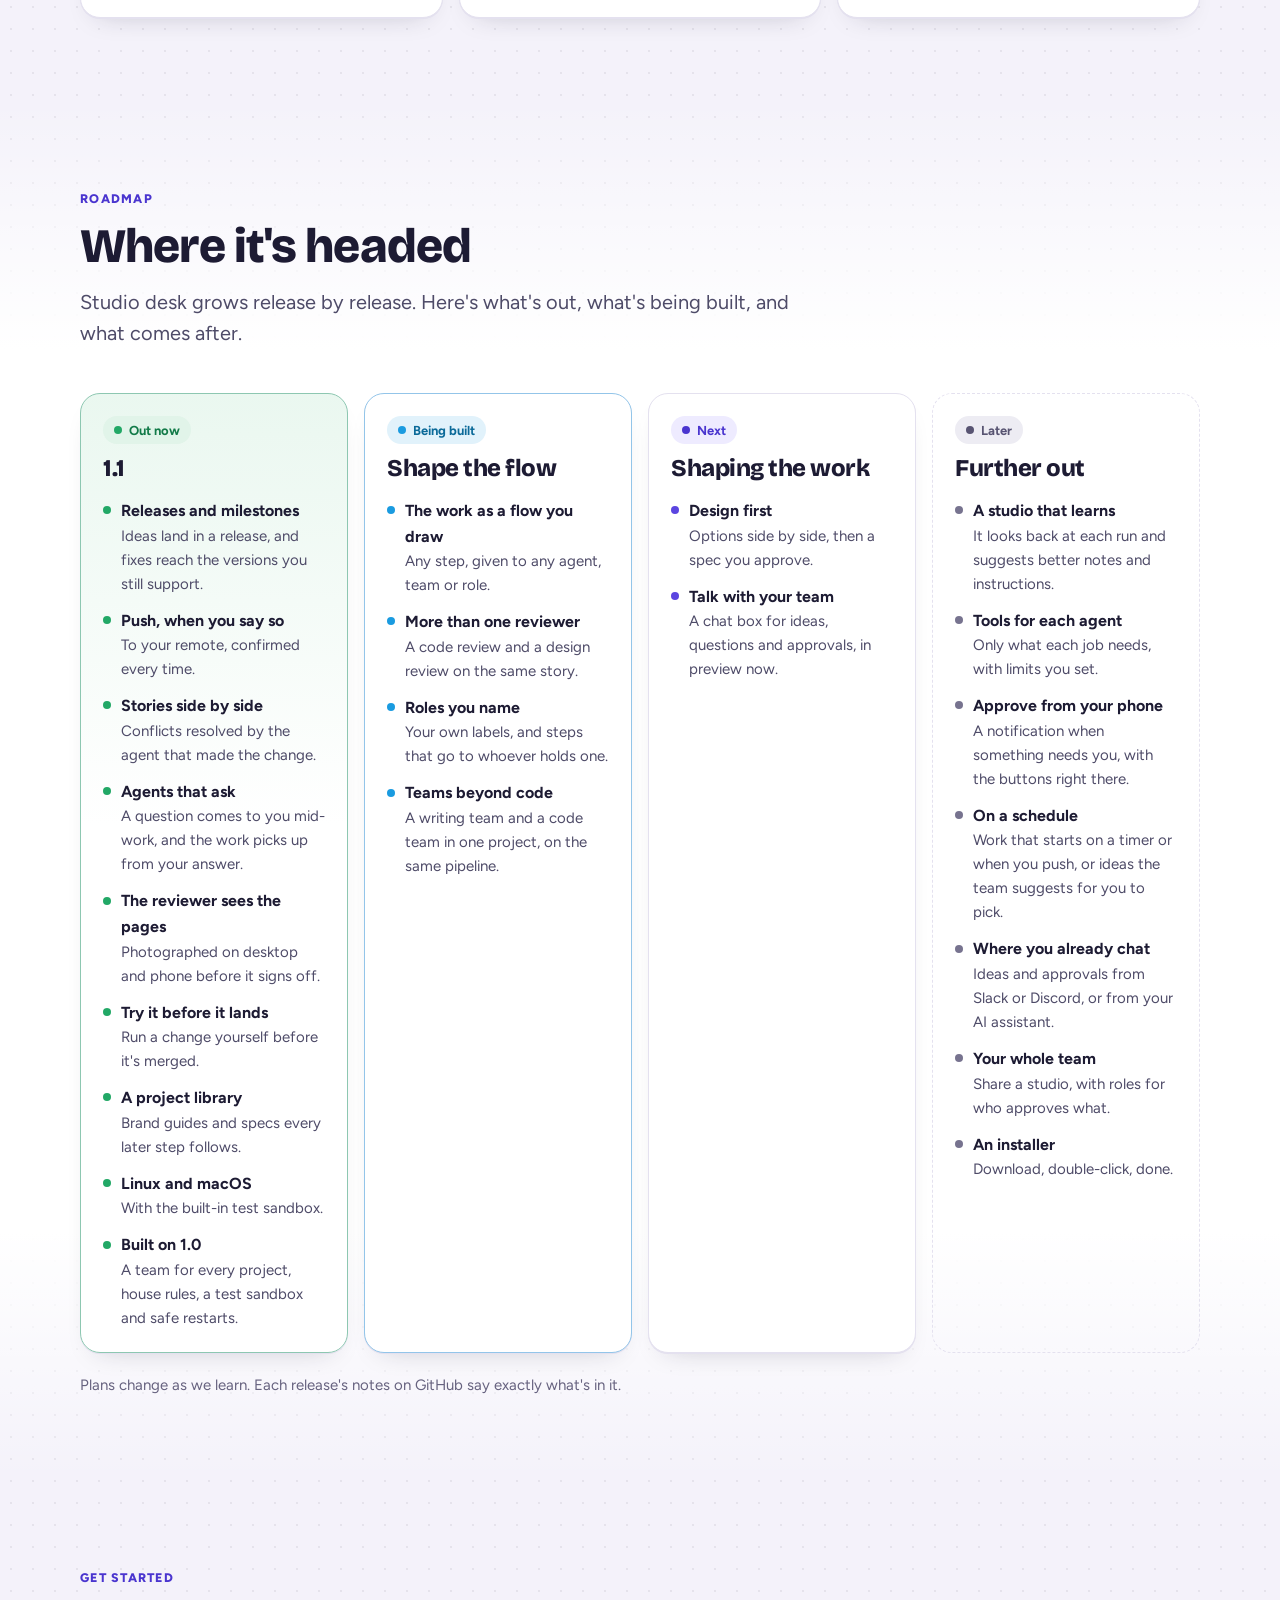
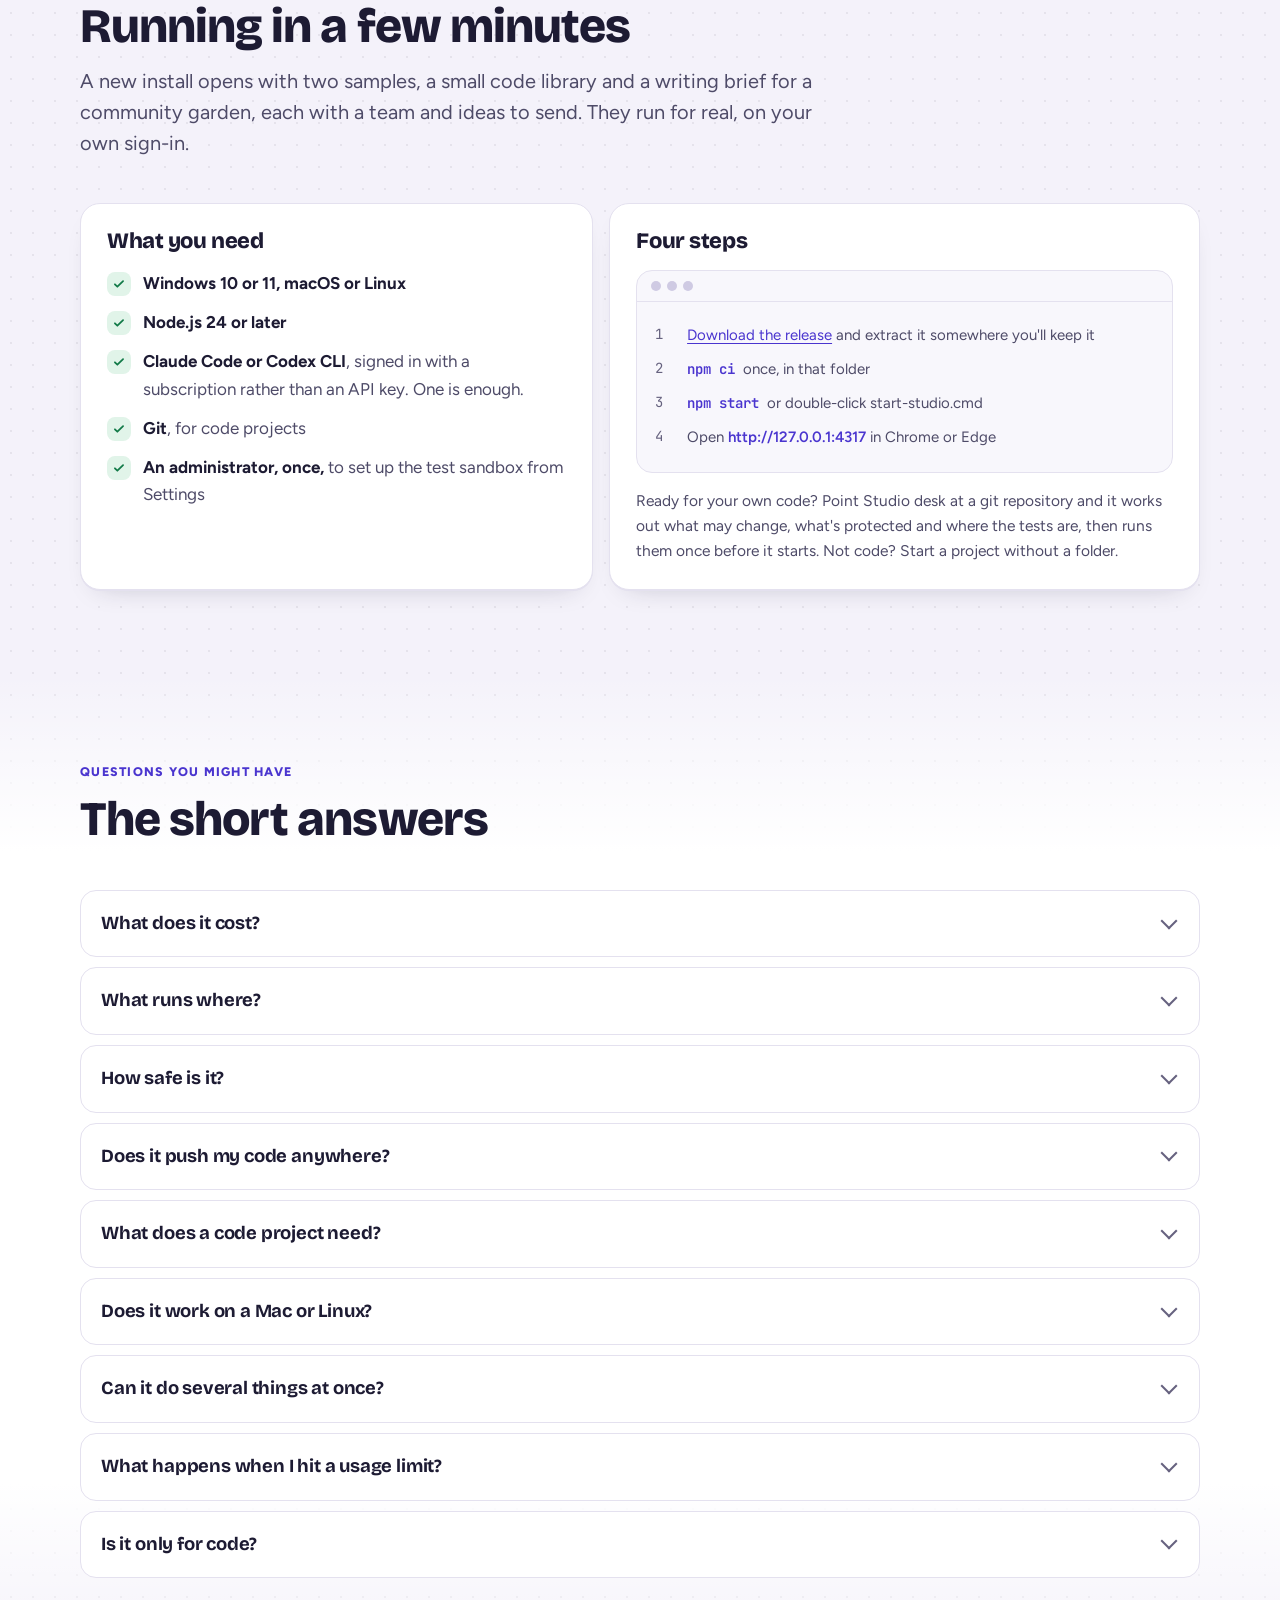
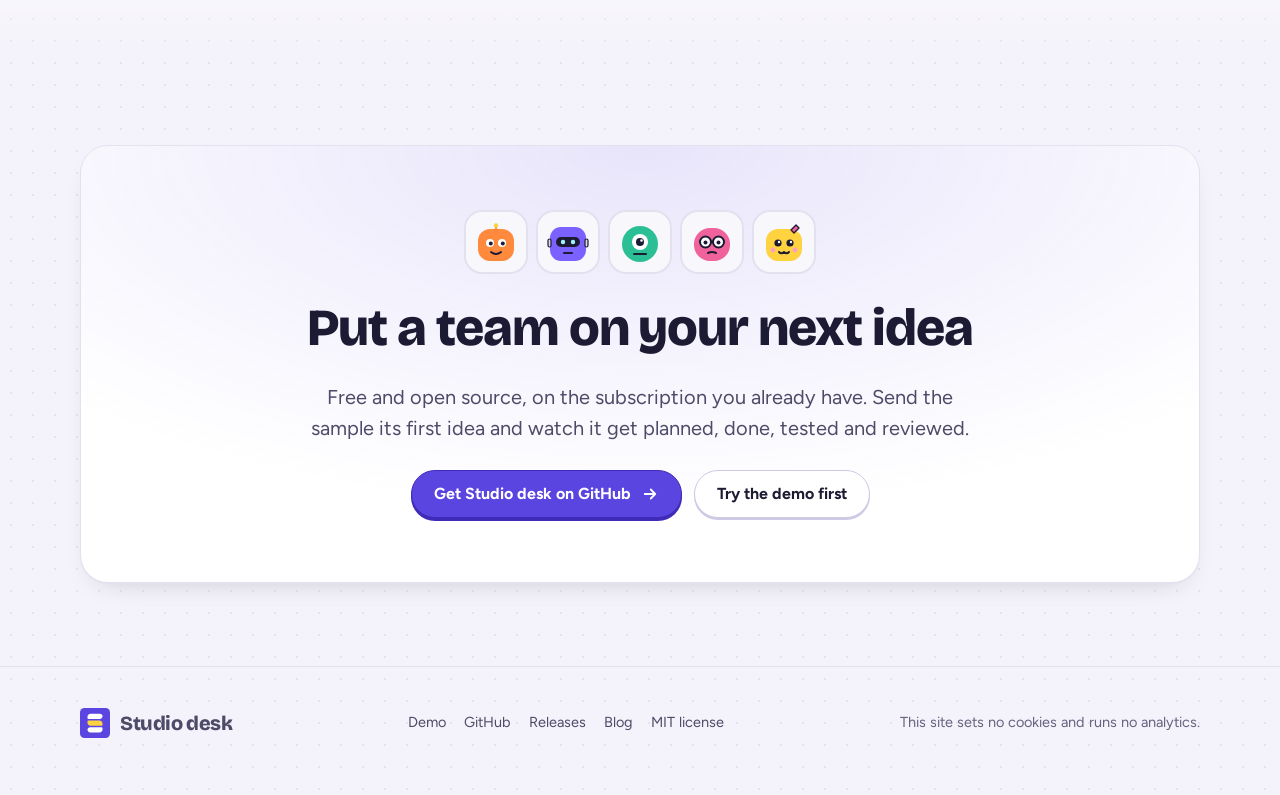
==== commit 342da42a: "The landing page for 1.1: releases side by side, macOS and Linux, and the roadmap moves on The hero " ====
--- a/index.html
+++ b/index.html
@@ -60,7 +60,7 @@
         <div class="wrap">
           <div class="hero__text">
             <a class="pill enter" style="--i: 0" href="https://github.com/studiodesk/studio-desk/releases/latest">
-              <span class="pill__tag">New</span>1.0.1: tests run in a built-in sandbox
+              <span class="pill__tag">New</span>1.1: ship in releases, side by side
               <svg width="16" height="16" viewBox="0 0 24 24" fill="none" stroke="currentColor" stroke-width="2.4" stroke-linecap="round" stroke-linejoin="round" aria-hidden="true"><path d="M5 12h14M13 6l6 6-6 6" /></svg>
             </a>
             <h1 class="enter" style="--i: 1">
@@ -82,7 +82,7 @@
               <span class="chip chip--brand"><span class="chip__dot"></span>Free and open source</span>
               <span class="chip chip--brand"><span class="chip__dot"></span>Runs on your computer</span>
               <span class="chip chip--brand"><span class="chip__dot"></span>No API keys</span>
-              <span class="chip chip--brand"><span class="chip__dot"></span>Windows 10 and 11</span>
+              <span class="chip chip--brand"><span class="chip__dot"></span>Windows, macOS and Linux</span>
             </div>
           </div>
         </div>
@@ -327,38 +327,38 @@
           <div class="roadmap">
             <section class="lane lane--now card reveal" style="--i: 0" aria-labelledby="lane-now">
               <span class="chip chip--ok"><span class="chip__dot"></span>Out now</span>
-              <h3 id="lane-now">1.0</h3>
-              <ul>
-                <li><strong>A team for every project</strong><span>A planner, agents who do the work, tests and a reviewer.</span></li>
-                <li><strong>Your calls and house rules</strong><span>You decide what waits for you.</span></li>
-                <li><strong>A built-in test sandbox</strong><span>New in 1.0.1.</span></li>
-                <li><strong>Agents made for one project</strong><span>New in 1.0.1.</span></li>
-                <li><strong>Safe restarts</strong><span>Nothing is replayed blindly.</span></li>
-              </ul>
-            </section>
-            <section class="lane lane--next card reveal" style="--i: 1" aria-labelledby="lane-next">
-              <span class="chip chip--live"><span class="chip__dot"></span>Being built</span>
-              <h3 id="lane-next">Releases</h3>
-              <ul>
-                <li><strong>Releases and milestones</strong><span>Ideas land in a release, and fixes reach the versions you still support.</span></li>
-                <li><strong>Stories side by side</strong><span>Two at a time in a code project.</span></li>
-                <li><strong>Push, when you say so</strong><span>To your remote, confirmed every time.</span></li>
-                <li><strong>Linux and macOS</strong><span>Being tested now.</span></li>
-              </ul>
-            </section>
-            <section class="lane lane--then card reveal" style="--i: 2" aria-labelledby="lane-then">
-              <span class="chip chip--brand"><span class="chip__dot"></span>Next</span>
-              <h3 id="lane-then">Shaping the work</h3>
-              <ul>
-                <li><strong>Talk an idea through</strong><span>Shape the plan with the planner before anything starts.</span></li>
-                <li><strong>Agents that ask</strong><span>A question comes to you mid-work, and the work picks up from your answer.</span></li>
-                <li><strong>Design first</strong><span>Options side by side, then a spec you approve.</span></li>
-                <li><strong>Agents that see their work</strong><span>The team opens the pages it built, on desktop and phone, and checks them against the design.</span></li>
-                <li><strong>A project library</strong><span>Brand guides and specs every later step follows, and snapshots of what you sent.</span></li>
-                <li><strong>Try it before it lands</strong><span>Run a change yourself before it's merged.</span></li>
-              </ul>
-            </section>
-            <section class="lane lane--later card reveal" style="--i: 3" aria-labelledby="lane-later">
+              <h3 id="lane-now">1.1</h3>
+            <ul>
+              <li><strong>Releases and milestones</strong><span>Ideas land in a release, and fixes reach the versions you still support.</span></li>
+              <li><strong>Push, when you say so</strong><span>To your remote, confirmed every time.</span></li>
+              <li><strong>Stories side by side</strong><span>Conflicts resolved by the agent that made the change.</span></li>
+              <li><strong>Agents that ask</strong><span>A question comes to you mid-work, and the work picks up from your answer.</span></li>
+              <li><strong>The reviewer sees the pages</strong><span>Photographed on desktop and phone before it signs off.</span></li>
+              <li><strong>Try it before it lands</strong><span>Run a change yourself before it's merged.</span></li>
+              <li><strong>A project library</strong><span>Brand guides and specs every later step follows.</span></li>
+              <li><strong>Linux and macOS</strong><span>With the built-in test sandbox.</span></li>
+              <li><strong>Built on 1.0</strong><span>A team for every project, house rules, a test sandbox and safe restarts.</span></li>
+            </ul>
+          </section>
+          <section class="lane lane--next card reveal" style="--i: 1" aria-labelledby="lane-next">
+            <span class="chip chip--live"><span class="chip__dot"></span>Being built</span>
+            <h3 id="lane-next">Shape the flow</h3>
+            <ul>
+              <li><strong>The work as a flow you draw</strong><span>Any step, given to any agent, team or role.</span></li>
+              <li><strong>More than one reviewer</strong><span>A code review and a design review on the same story.</span></li>
+              <li><strong>Roles you name</strong><span>Your own labels, and steps that go to whoever holds one.</span></li>
+              <li><strong>Teams beyond code</strong><span>A writing team and a code team in one project, on the same pipeline.</span></li>
+            </ul>
+          </section>
+          <section class="lane lane--then card reveal" style="--i: 2" aria-labelledby="lane-then">
+            <span class="chip chip--brand"><span class="chip__dot"></span>Next</span>
+            <h3 id="lane-then">Shaping the work</h3>
+            <ul>
+              <li><strong>Design first</strong><span>Options side by side, then a spec you approve.</span></li>
+              <li><strong>Talk with your team</strong><span>A chat box for ideas, questions and approvals, in preview now.</span></li>
+            </ul>
+          </section>
+          <section class="lane lane--later card reveal" style="--i: 3" aria-labelledby="lane-later">
               <span class="chip"><span class="chip__dot"></span>Later</span>
               <h3 id="lane-later">Further out</h3>
               <ul>
@@ -390,7 +390,7 @@
             <div class="card reveal" style="--i: 0">
               <h3>What you need</h3>
               <ul class="needs">
-                <li><span class="tick"><svg width="14" height="14" viewBox="0 0 24 24" fill="none" stroke="currentColor" stroke-width="3" stroke-linecap="round" stroke-linejoin="round"><path d="M5 12.5l4.2 4.2L19 7" /></svg></span><span><strong>Windows 10 or 11</strong></span></li>
+                <li><span class="tick"><svg width="14" height="14" viewBox="0 0 24 24" fill="none" stroke="currentColor" stroke-width="3" stroke-linecap="round" stroke-linejoin="round"><path d="M5 12.5l4.2 4.2L19 7" /></svg></span><span><strong>Windows 10 or 11, macOS or Linux</strong></span></li>
                 <li><span class="tick"><svg width="14" height="14" viewBox="0 0 24 24" fill="none" stroke="currentColor" stroke-width="3" stroke-linecap="round" stroke-linejoin="round"><path d="M5 12.5l4.2 4.2L19 7" /></svg></span><span><strong>Node.js 24 or later</strong></span></li>
                 <li><span class="tick"><svg width="14" height="14" viewBox="0 0 24 24" fill="none" stroke="currentColor" stroke-width="3" stroke-linecap="round" stroke-linejoin="round"><path d="M5 12.5l4.2 4.2L19 7" /></svg></span><span><strong>Claude Code or Codex CLI</strong>, signed in with a subscription rather than an API key. One is enough.</span></li>
                 <li><span class="tick"><svg width="14" height="14" viewBox="0 0 24 24" fill="none" stroke="currentColor" stroke-width="3" stroke-linecap="round" stroke-linejoin="round"><path d="M5 12.5l4.2 4.2L19 7" /></svg></span><span><strong>Git</strong>, for code projects</span></li>
@@ -439,7 +439,7 @@
             </details>
             <details>
               <summary>Does it push my code anywhere?</summary>
-              <p>No. It commits locally, and when your work goes to a remote is up to you. Pushing, confirmed every time, is coming with releases.</p>
+              <p>Only when you say so. It commits locally, and Push sends a released line and its tag to your remote with your own git sign-in, asking every time.</p>
             </details>
             <details>
               <summary>What does a code project need?</summary>
@@ -447,11 +447,11 @@
             </details>
             <details>
               <summary>Does it work on a Mac or Linux?</summary>
-              <p>Windows 10 and 11 are tested today. Linux and macOS are being tested for an upcoming release.</p>
+              <p>Yes, since 1.1, with the built-in test sandbox on both. Windows has had the most use, and pictures of a story's pages work on Windows only for now.</p>
             </details>
             <details>
               <summary>Can it do several things at once?</summary>
-              <p>Each agent works on one thing at a time. Steps of other work run side by side when different agents are free; a code project's stories go one after another for now.</p>
+              <p>Yes. Since 1.1 a code project's stories build side by side, and an agent can work on several things at once, up to the limit you set. When two changes touch the same lines, the later one is merged onto the newer code and its agent resolves the overlap before it's tested and reviewed again.</p>
             </details>
             <details>
               <summary>What happens when I hit a usage limit?</summary>
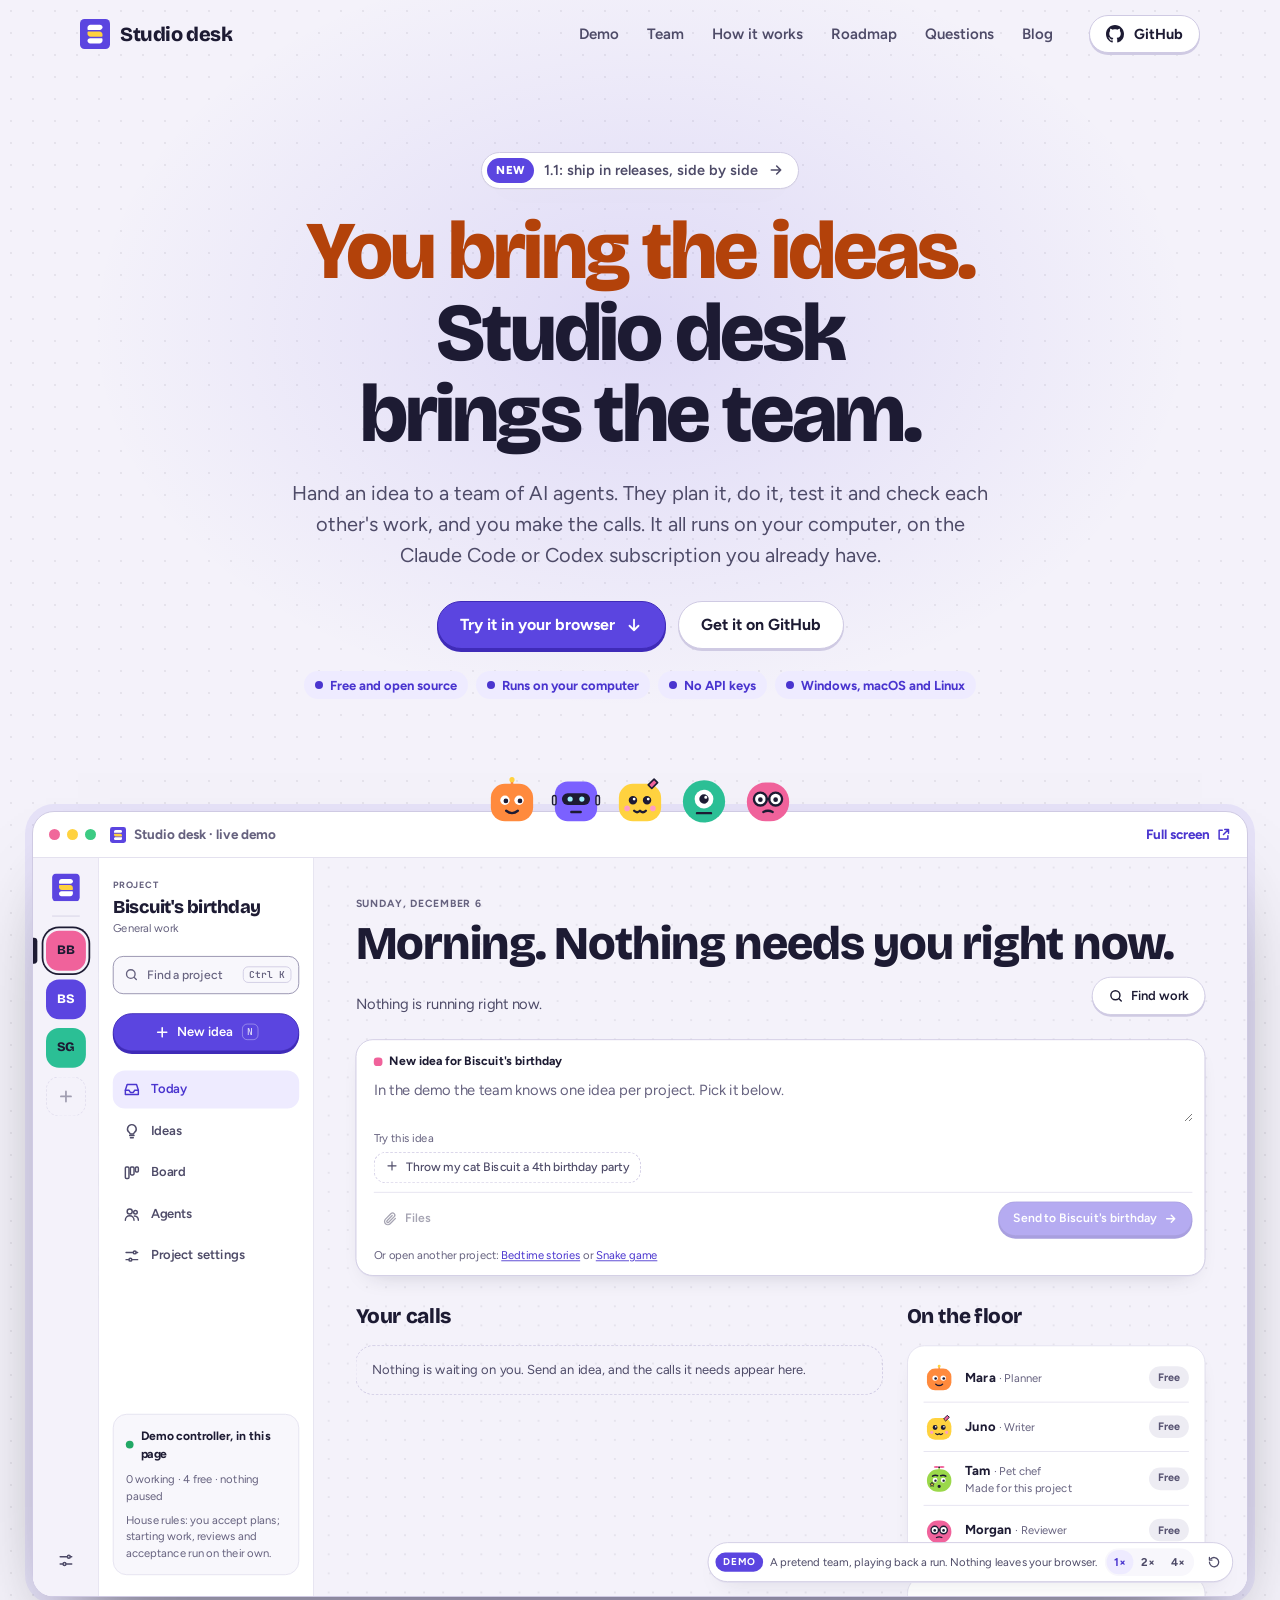
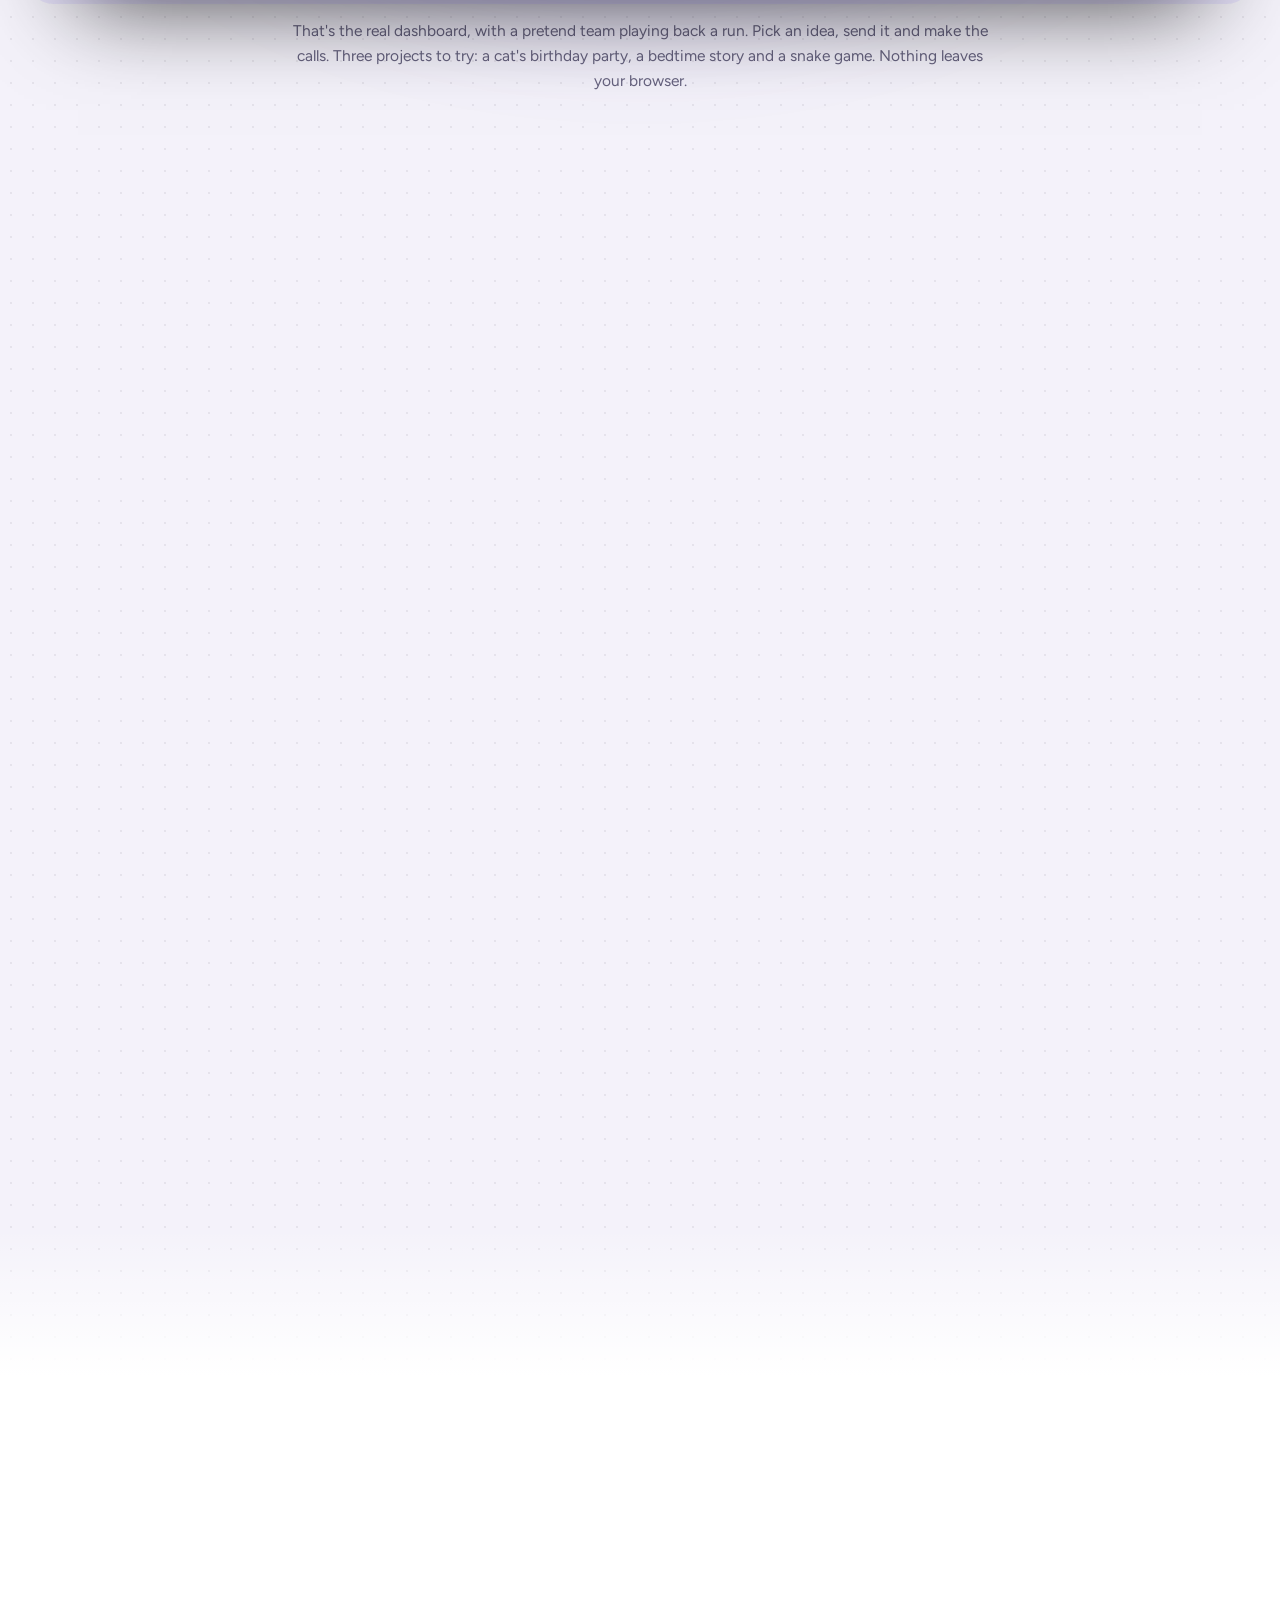
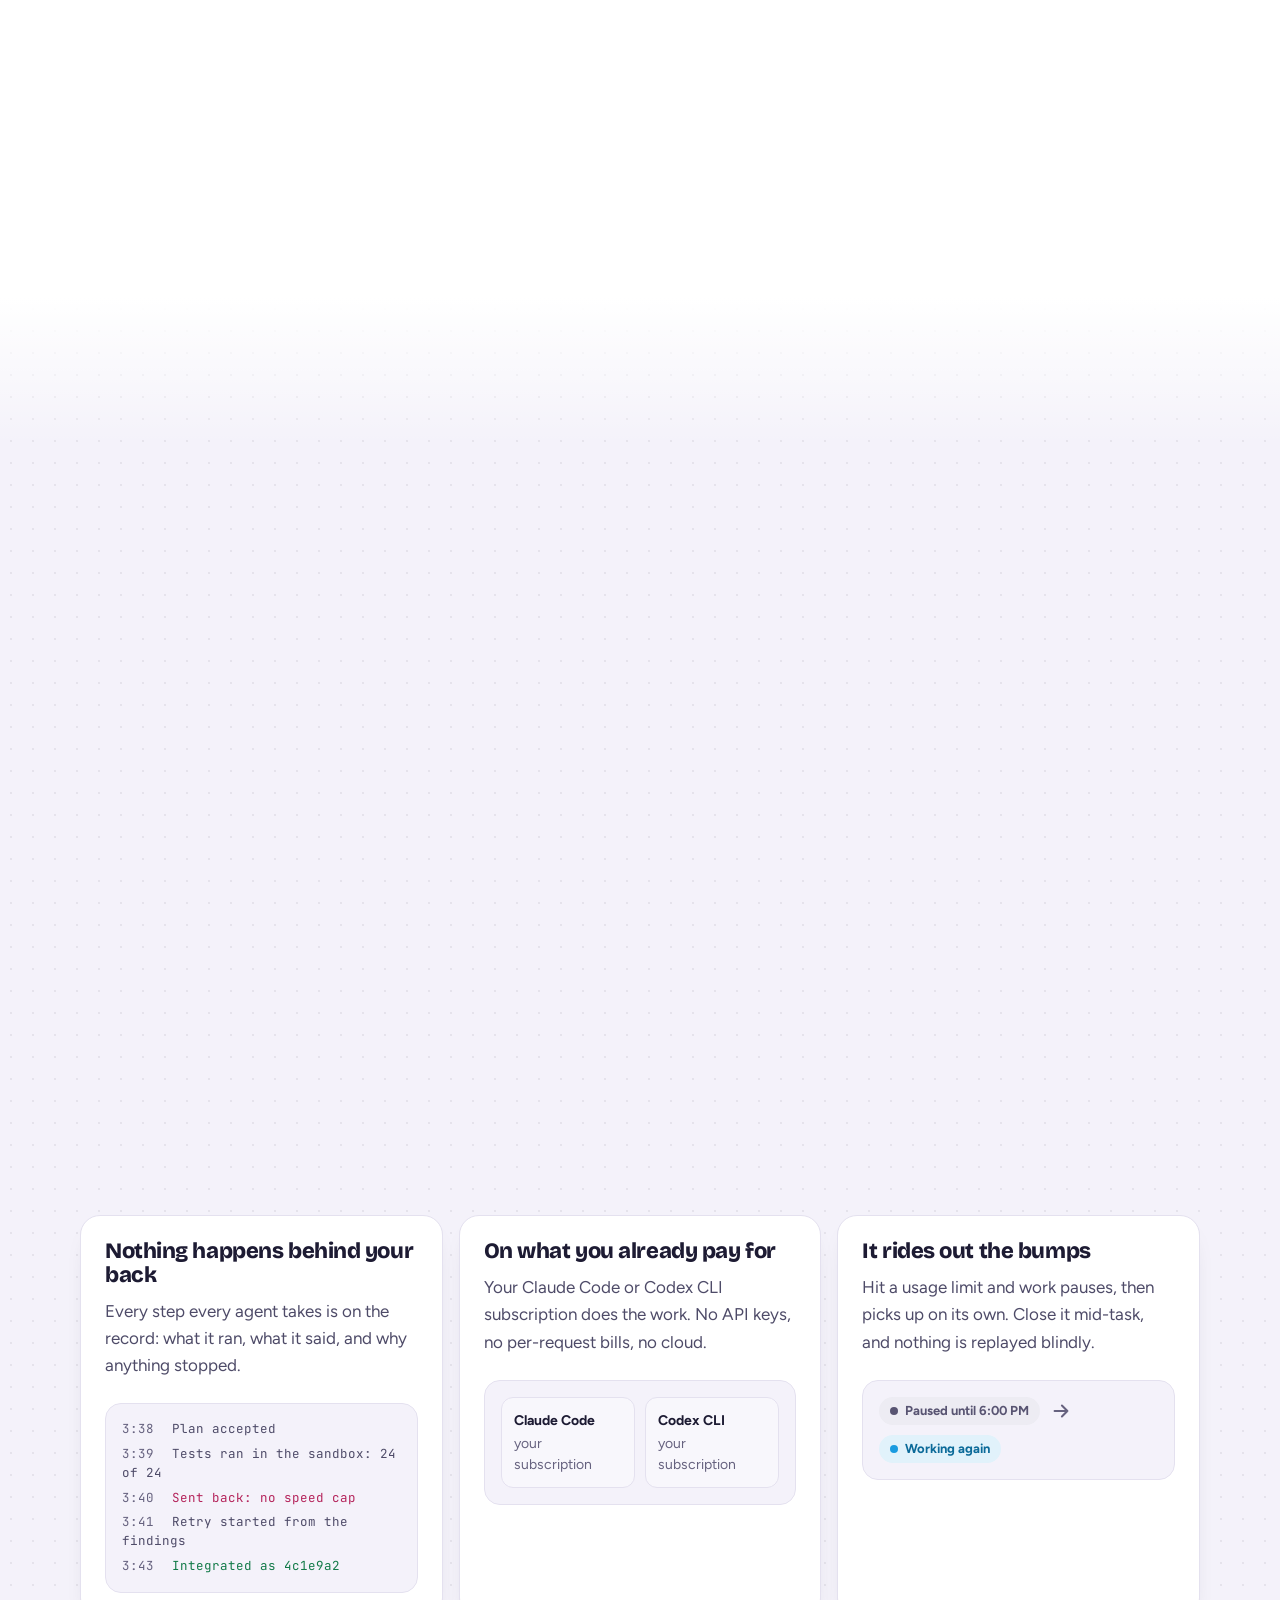
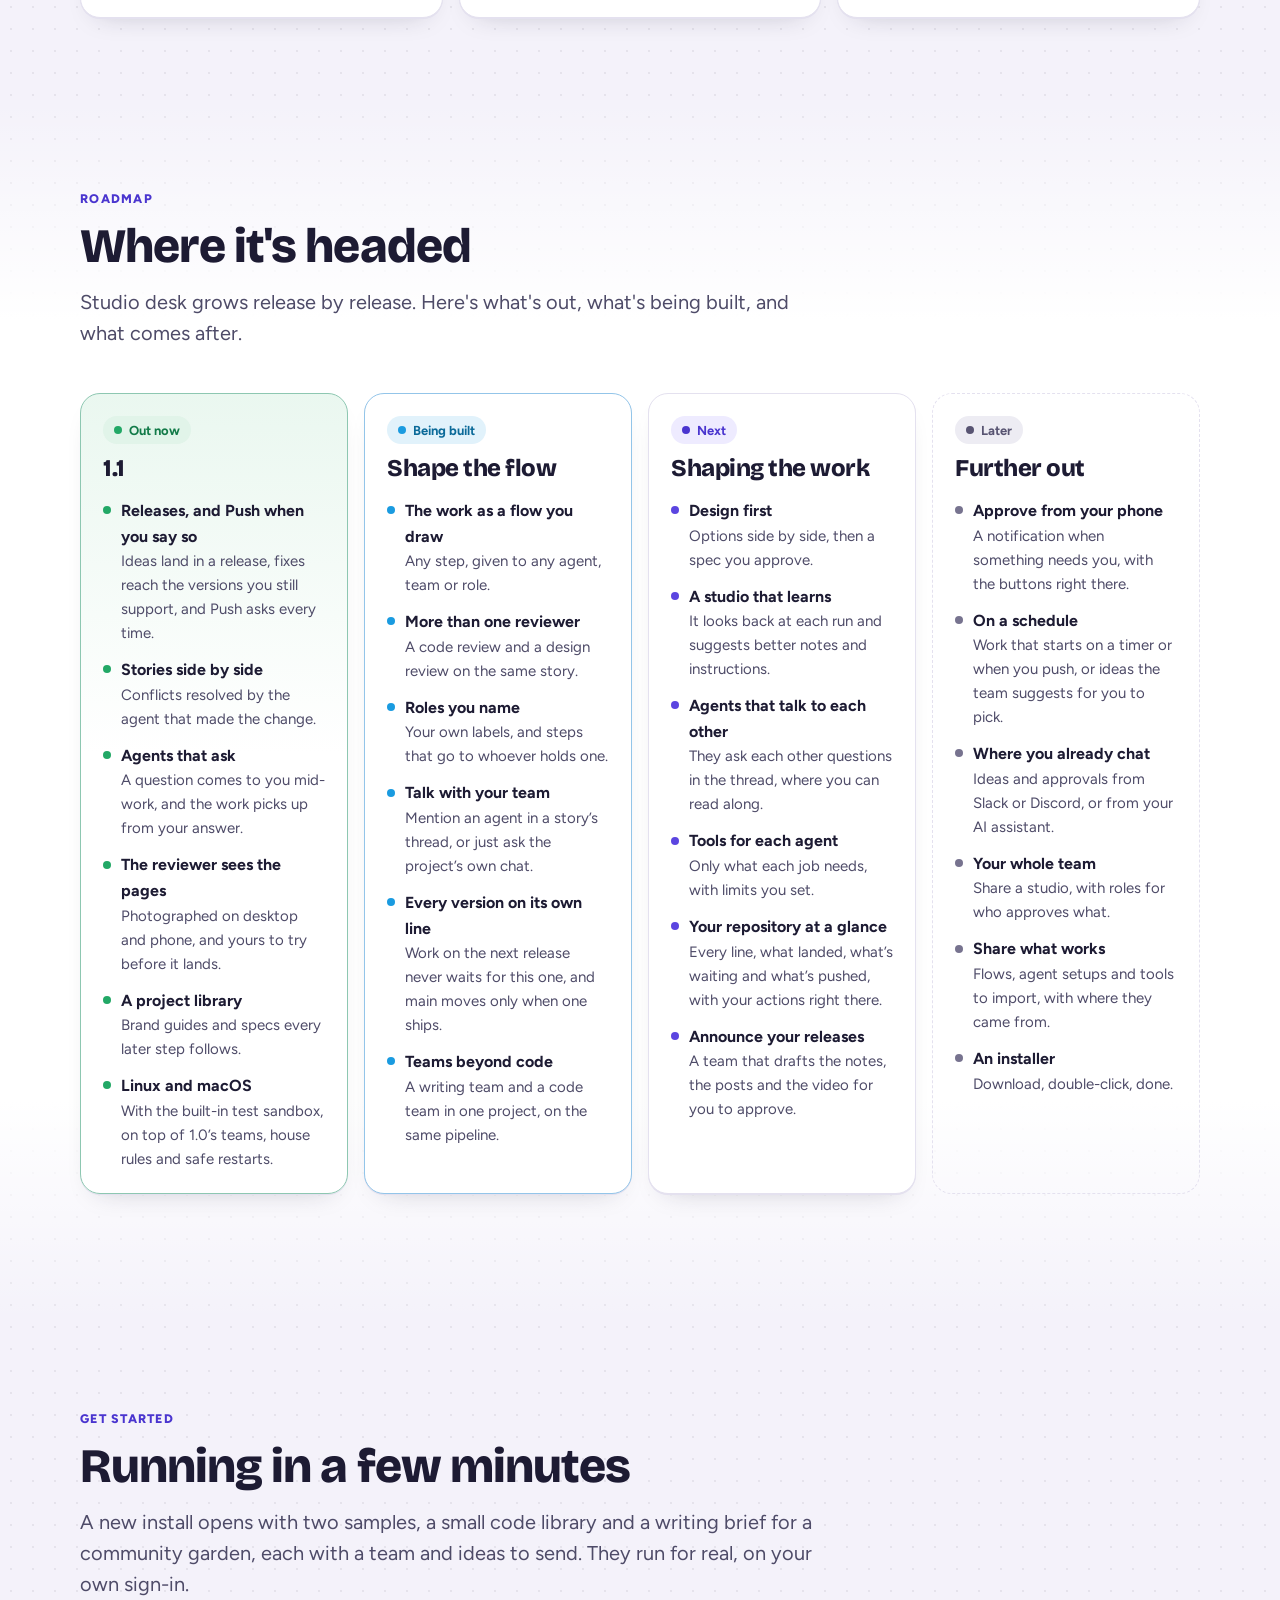
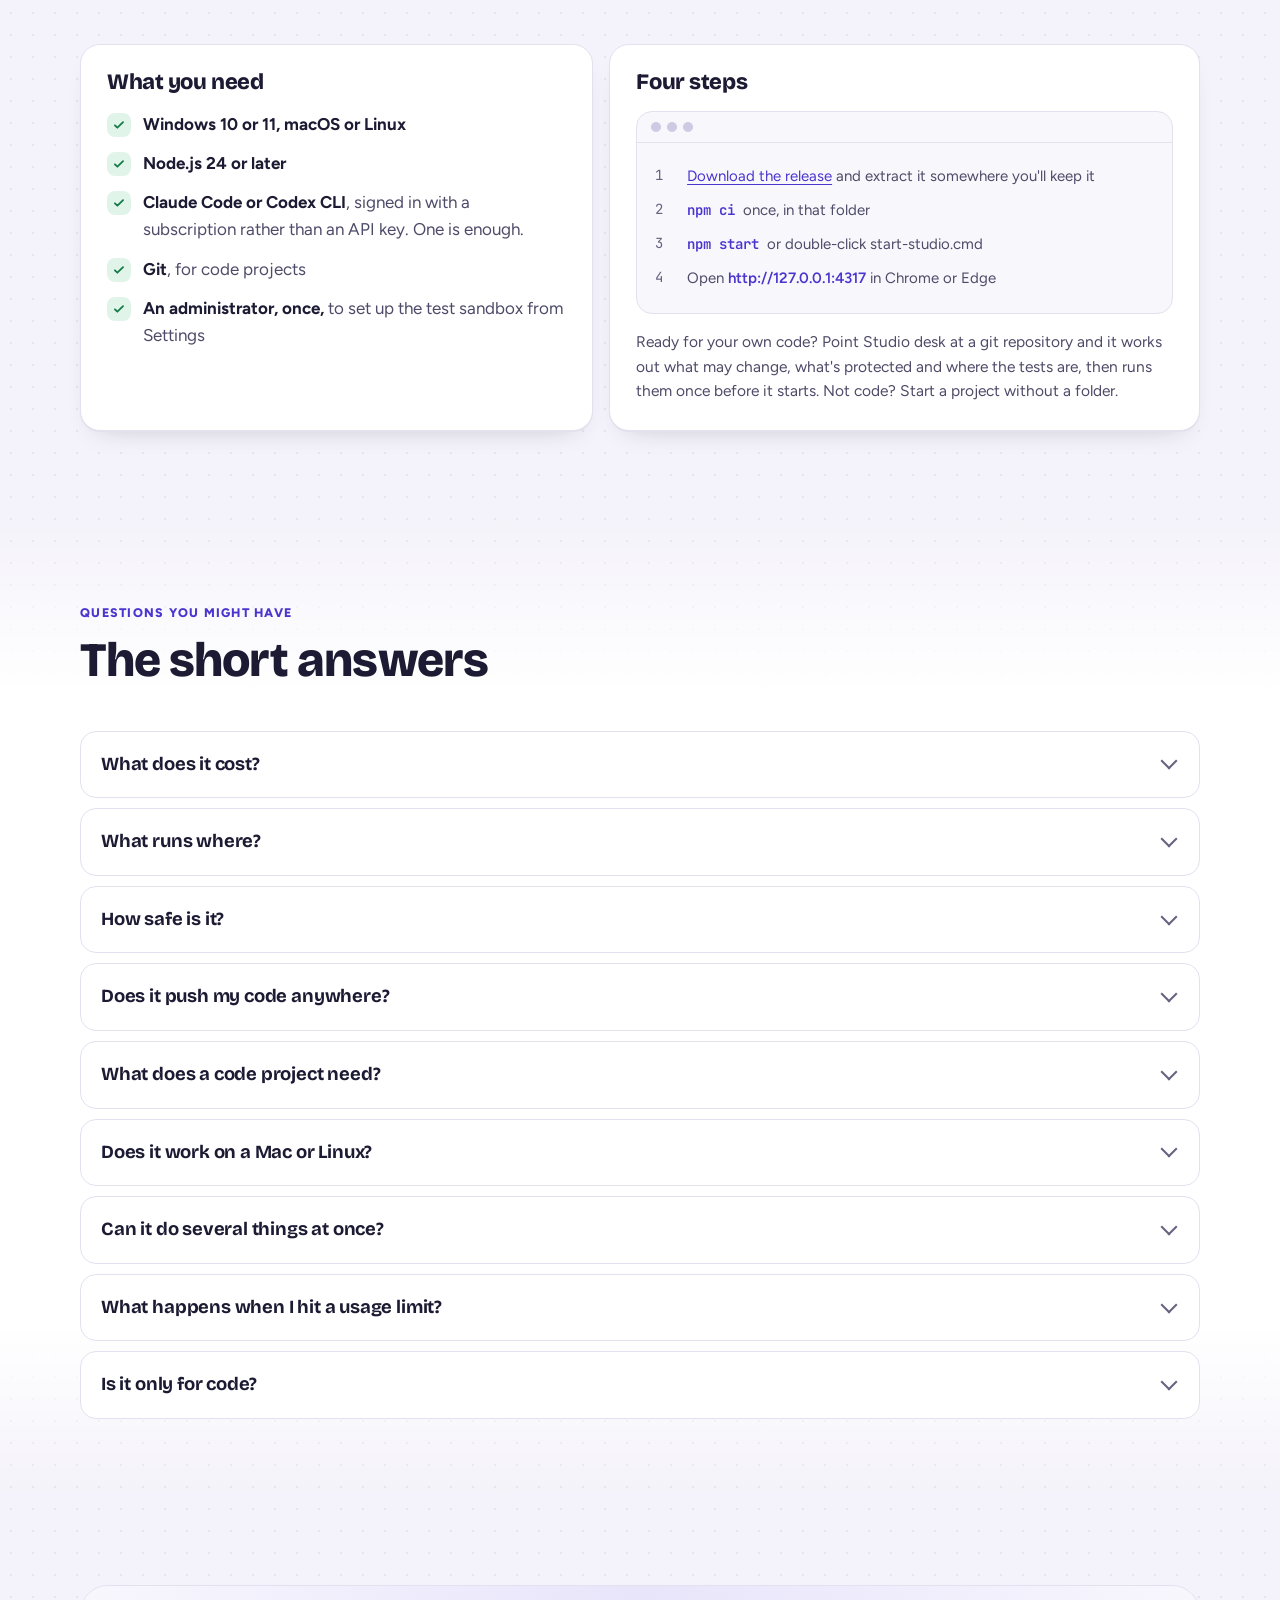
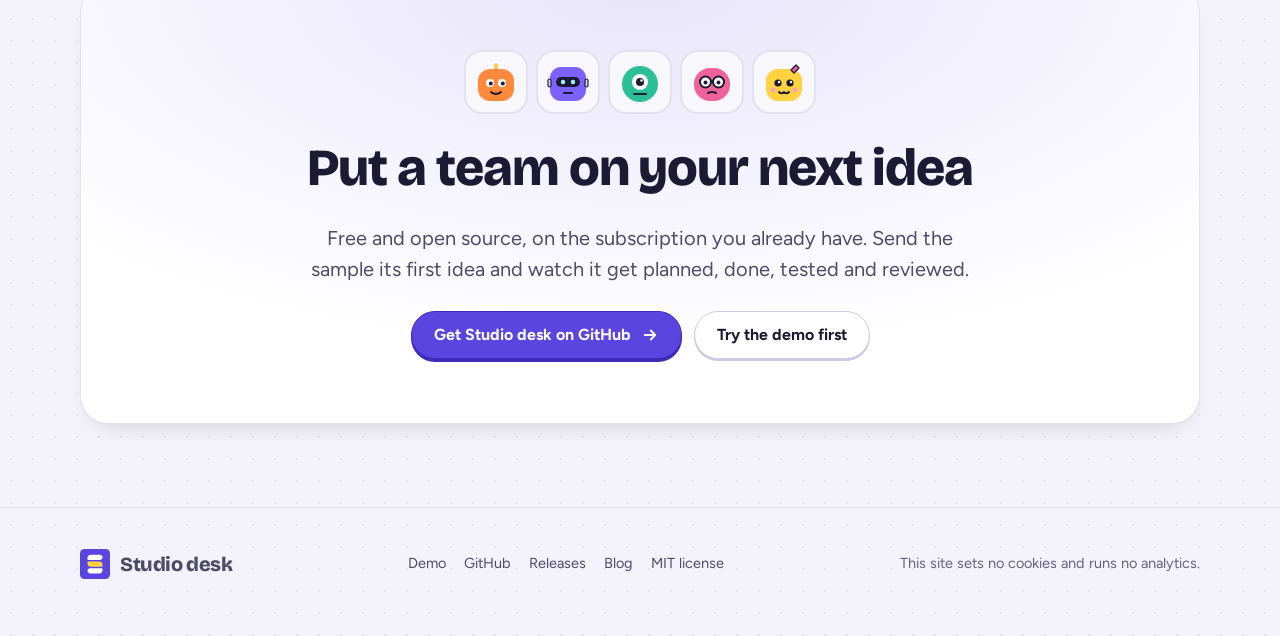
==== commit 061640a4: "The roadmap's lanes even out at six each, with the team chat and version lines being built and learn" ====
--- a/index.html
+++ b/index.html
@@ -328,18 +328,15 @@
             <section class="lane lane--now card reveal" style="--i: 0" aria-labelledby="lane-now">
               <span class="chip chip--ok"><span class="chip__dot"></span>Out now</span>
               <h3 id="lane-now">1.1</h3>
-            <ul>
-              <li><strong>Releases and milestones</strong><span>Ideas land in a release, and fixes reach the versions you still support.</span></li>
-              <li><strong>Push, when you say so</strong><span>To your remote, confirmed every time.</span></li>
-              <li><strong>Stories side by side</strong><span>Conflicts resolved by the agent that made the change.</span></li>
-              <li><strong>Agents that ask</strong><span>A question comes to you mid-work, and the work picks up from your answer.</span></li>
-              <li><strong>The reviewer sees the pages</strong><span>Photographed on desktop and phone before it signs off.</span></li>
-              <li><strong>Try it before it lands</strong><span>Run a change yourself before it's merged.</span></li>
-              <li><strong>A project library</strong><span>Brand guides and specs every later step follows.</span></li>
-              <li><strong>Linux and macOS</strong><span>With the built-in test sandbox.</span></li>
-              <li><strong>Built on 1.0</strong><span>A team for every project, house rules, a test sandbox and safe restarts.</span></li>
-            </ul>
-          </section>
+              <ul>
+                <li><strong>Releases, and Push when you say so</strong><span>Ideas land in a release, fixes reach the versions you still support, and Push asks every time.</span></li>
+                <li><strong>Stories side by side</strong><span>Conflicts resolved by the agent that made the change.</span></li>
+                <li><strong>Agents that ask</strong><span>A question comes to you mid-work, and the work picks up from your answer.</span></li>
+                <li><strong>The reviewer sees the pages</strong><span>Photographed on desktop and phone, and yours to try before it lands.</span></li>
+                <li><strong>A project library</strong><span>Brand guides and specs every later step follows.</span></li>
+                <li><strong>Linux and macOS</strong><span>With the built-in test sandbox, on top of 1.0’s teams, house rules and safe restarts.</span></li>
+              </ul>
+            </section>
           <section class="lane lane--next card reveal" style="--i: 1" aria-labelledby="lane-next">
             <span class="chip chip--live"><span class="chip__dot"></span>Being built</span>
             <h3 id="lane-next">Shape the flow</h3>
@@ -347,6 +344,8 @@
               <li><strong>The work as a flow you draw</strong><span>Any step, given to any agent, team or role.</span></li>
               <li><strong>More than one reviewer</strong><span>A code review and a design review on the same story.</span></li>
               <li><strong>Roles you name</strong><span>Your own labels, and steps that go to whoever holds one.</span></li>
+              <li><strong>Talk with your team</strong><span>Mention an agent in a story’s thread, or just ask the project’s own chat.</span></li>
+              <li><strong>Every version on its own line</strong><span>Work on the next release never waits for this one, and main moves only when one ships.</span></li>
               <li><strong>Teams beyond code</strong><span>A writing team and a code team in one project, on the same pipeline.</span></li>
             </ul>
           </section>
@@ -355,19 +354,22 @@
             <h3 id="lane-then">Shaping the work</h3>
             <ul>
               <li><strong>Design first</strong><span>Options side by side, then a spec you approve.</span></li>
-              <li><strong>Talk with your team</strong><span>A chat box for ideas, questions and approvals, in preview now.</span></li>
+              <li><strong>A studio that learns</strong><span>It looks back at each run and suggests better notes and instructions.</span></li>
+              <li><strong>Agents that talk to each other</strong><span>They ask each other questions in the thread, where you can read along.</span></li>
+              <li><strong>Tools for each agent</strong><span>Only what each job needs, with limits you set.</span></li>
+              <li><strong>Your repository at a glance</strong><span>Every line, what landed, what’s waiting and what’s pushed, with your actions right there.</span></li>
+              <li><strong>Announce your releases</strong><span>A team that drafts the notes, the posts and the video for you to approve.</span></li>
             </ul>
           </section>
-          <section class="lane lane--later card reveal" style="--i: 3" aria-labelledby="lane-later">
+            <section class="lane lane--later card reveal" style="--i: 3" aria-labelledby="lane-later">
               <span class="chip"><span class="chip__dot"></span>Later</span>
               <h3 id="lane-later">Further out</h3>
               <ul>
-                <li><strong>A studio that learns</strong><span>It looks back at each run and suggests better notes and instructions.</span></li>
-                <li><strong>Tools for each agent</strong><span>Only what each job needs, with limits you set.</span></li>
                 <li><strong>Approve from your phone</strong><span>A notification when something needs you, with the buttons right there.</span></li>
                 <li><strong>On a schedule</strong><span>Work that starts on a timer or when you push, or ideas the team suggests for you to pick.</span></li>
                 <li><strong>Where you already chat</strong><span>Ideas and approvals from Slack or Discord, or from your AI assistant.</span></li>
                 <li><strong>Your whole team</strong><span>Share a studio, with roles for who approves what.</span></li>
+                <li><strong>Share what works</strong><span>Flows, agent setups and tools to import, with where they came from.</span></li>
                 <li><strong>An installer</strong><span>Download, double-click, done.</span></li>
               </ul>
             </section>
